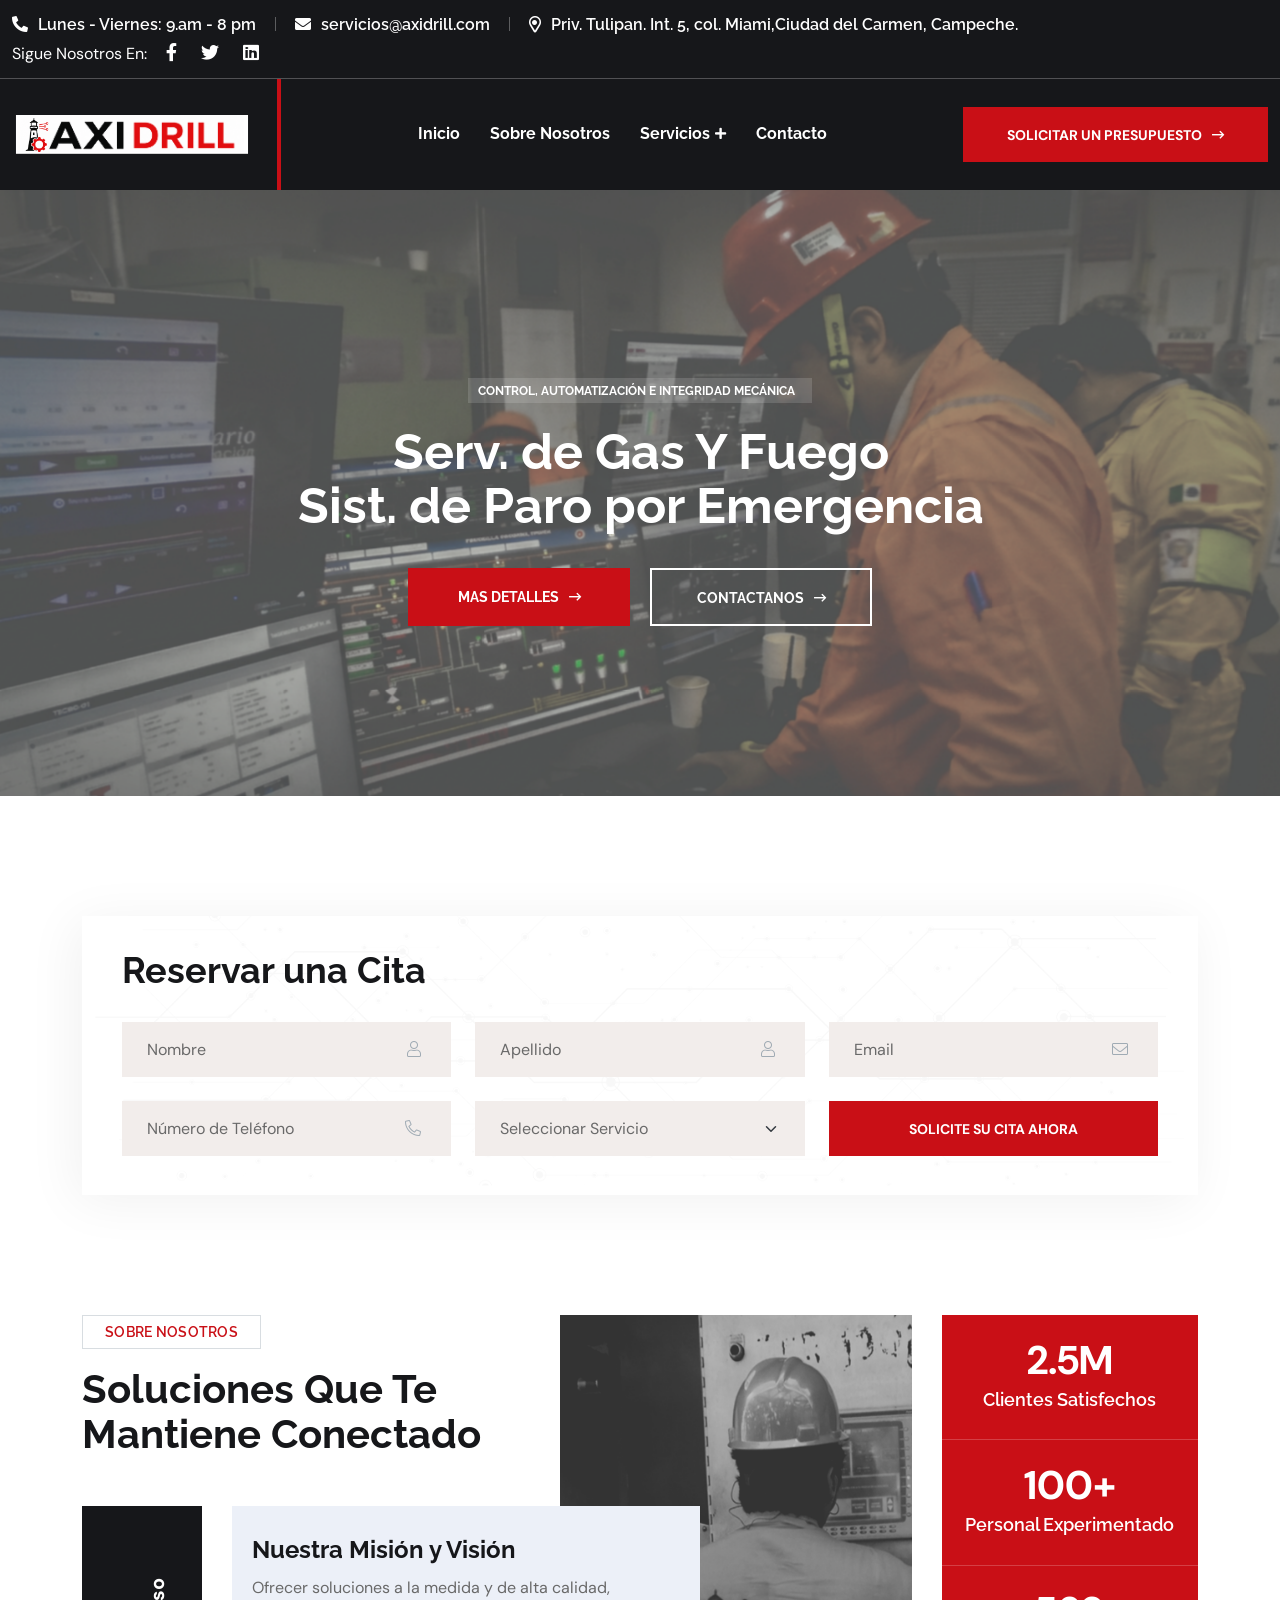
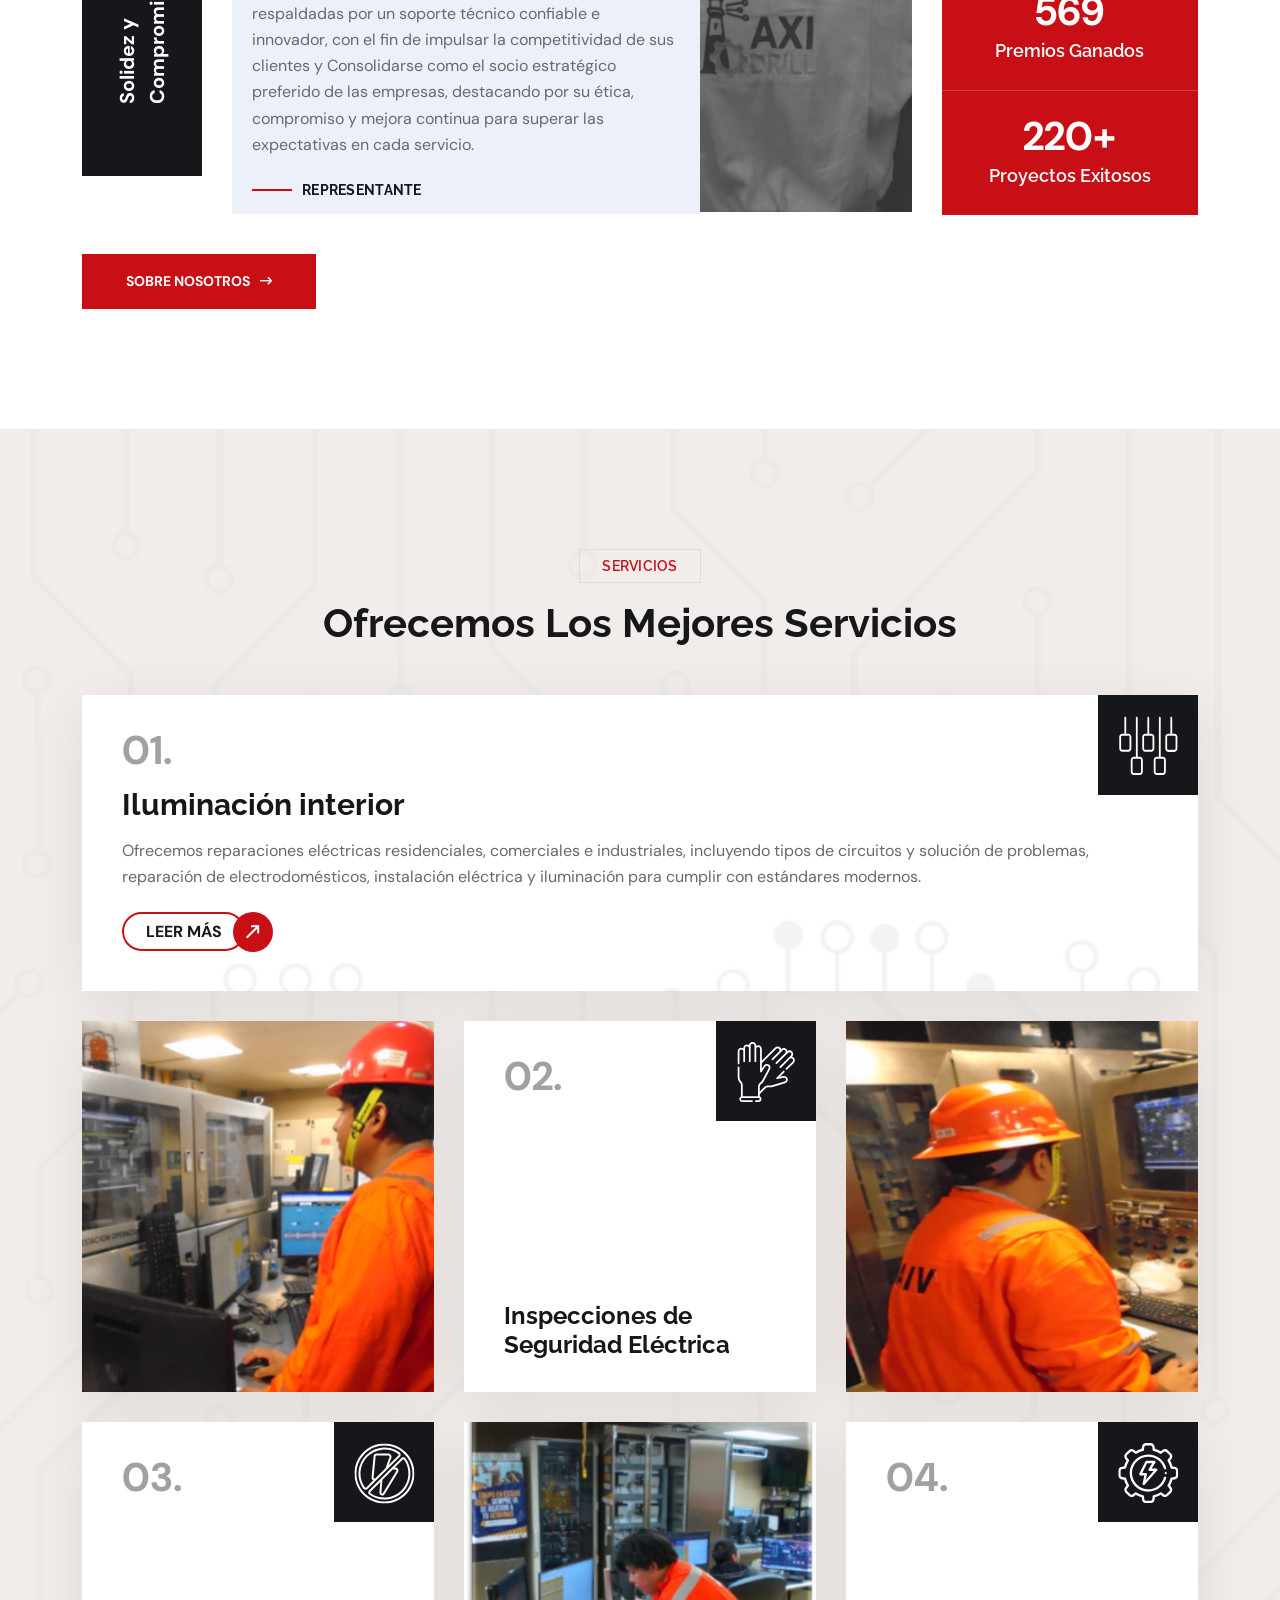
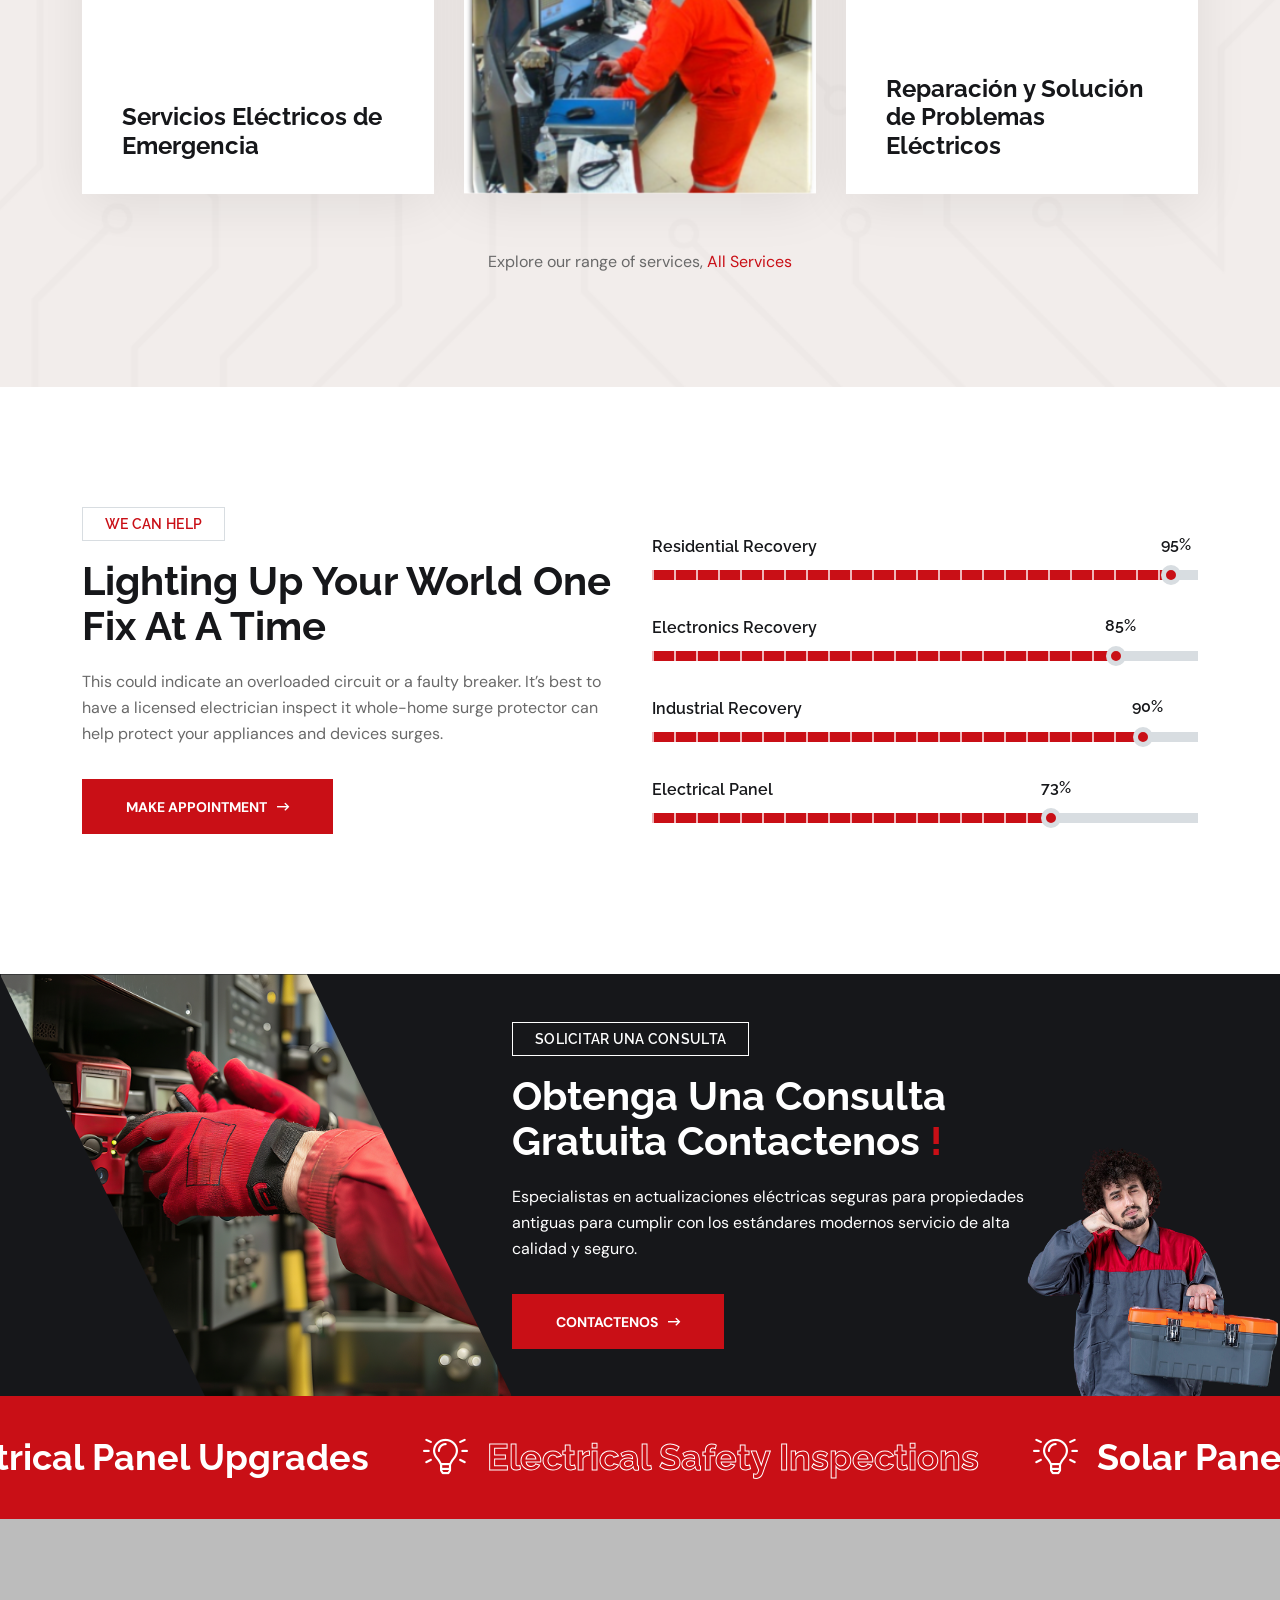
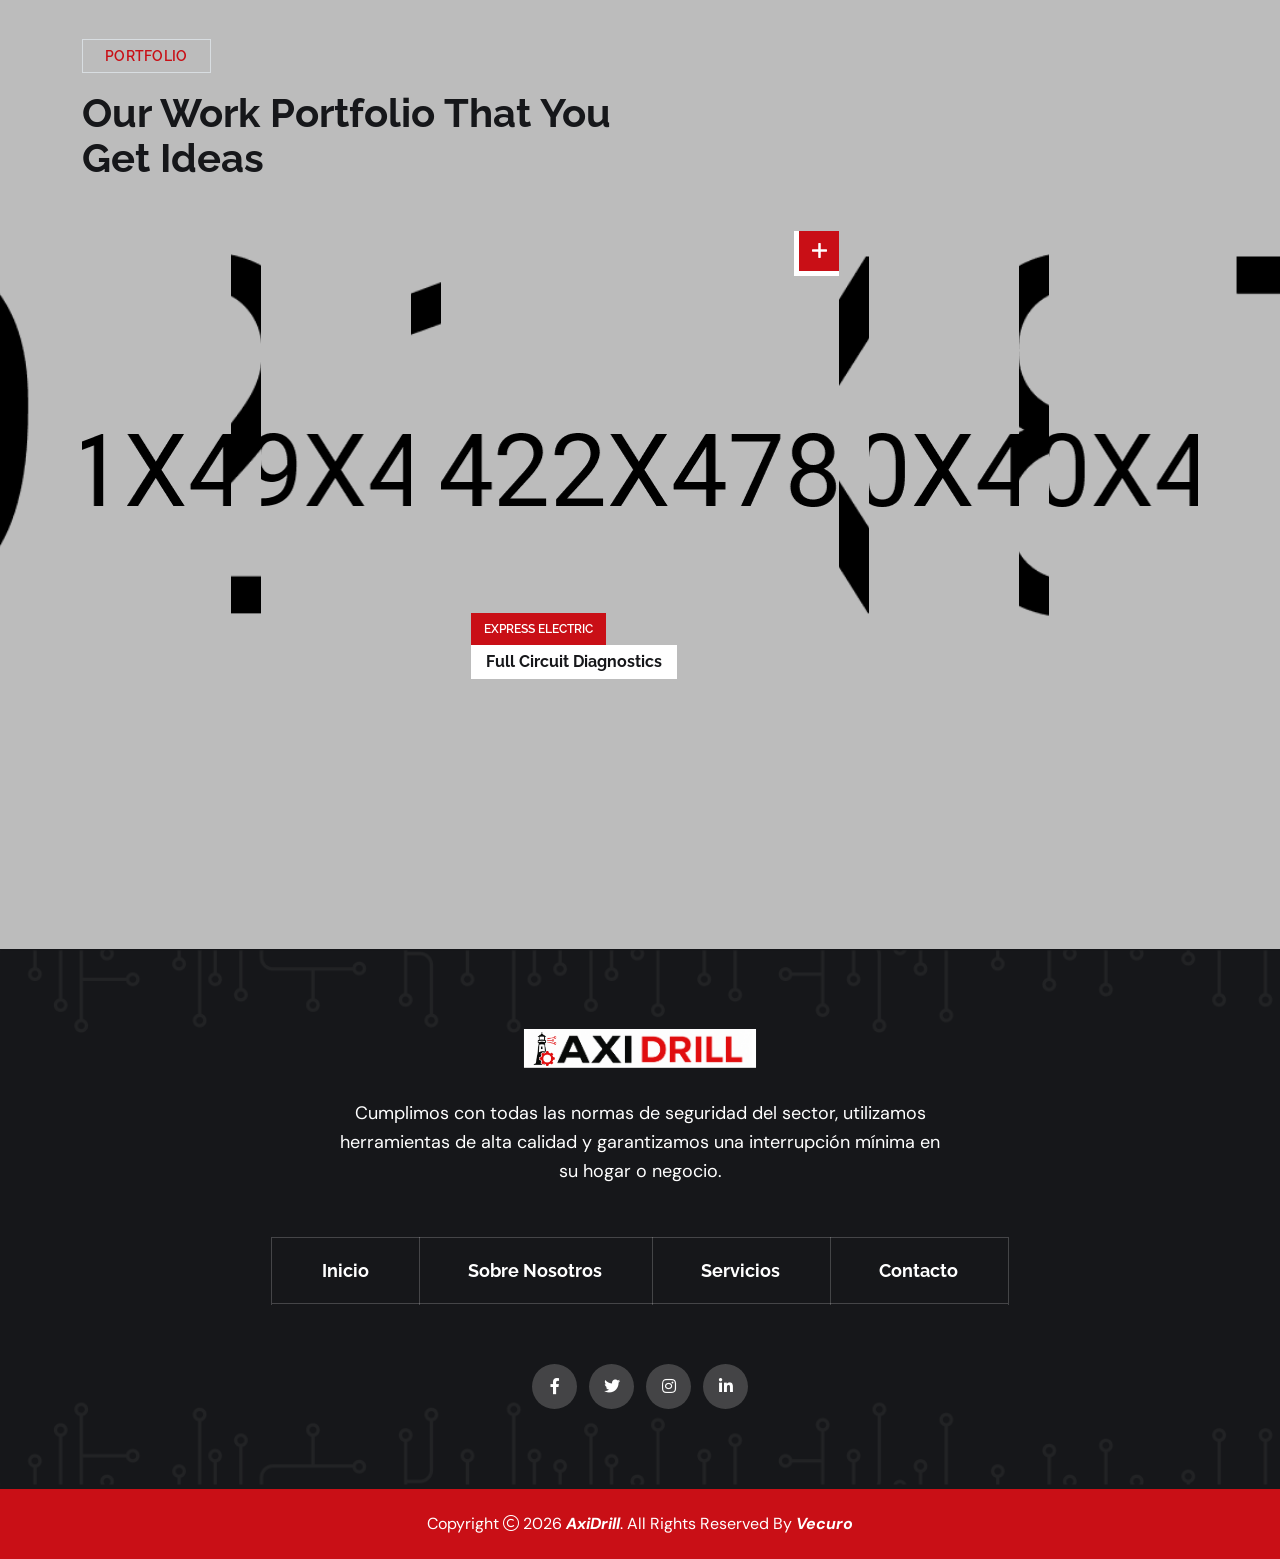
==== index.html @ 7b2cdbce "initial commit" ====
<!doctype html>
<html class="no-js" lang="zxx">

<head>
    <meta charset="utf-8">
    <meta http-equiv="x-ua-compatible" content="ie=edge">
    <title>AX I DRILL AND SERVICES DE MEXICO, S.A. DE C.V.</title>
    <meta name="author" content="Vecuro">
    <meta name="description" content="AX I DRILL AND SERVICES DE MEXICO, S.A. DE C.V.">
    <meta name="keywords" content="AX I DRILL AND SERVICES DE MEXICO, S.A. DE C.V.">
    <meta name="robots" content="INDEX,FOLLOW">

    <!-- Mobile Specific Metas -->
    <meta name="viewport" content="width=device-width, initial-scale=1, shrink-to-fit=no">

    <!-- Favicons - Place favicon.ico in the root directory -->
    <link rel="shortcut icon" href="assets/img/favicon.ico" type="image/x-icon">
    <link rel="icon" href="assets/img/favicon.ico" type="image/x-icon">

    <!--==============================
	  Google Fonts
	============================== -->
    <link rel="preconnect" href="https://fonts.googleapis.com">
    <link rel="preconnect" href="https://fonts.gstatic.com" crossorigin>
    <link href="https://fonts.googleapis.com/css2?family=DM+Sans:ital,opsz,wght@0,9..40,100..1000;1,9..40,100..1000&family=Raleway:wght@100..900&display=swap" rel="stylesheet">


    <!--==============================
	    All CSS File
	============================== -->
    <!-- Bootstrap -->
    <link rel="stylesheet" href="assets/css/bootstrap.min.css">
    <!-- <link rel="stylesheet" href="assets/css/app.min.css"> -->
    <!-- Fontawesome Icon -->
    <link rel="stylesheet" href="assets/css/fontawesome.min.css">
    <!-- Layerslider -->
    <link rel="stylesheet" href="assets/css/layerslider.min.css">
    <!-- Magnific Popup -->
    <link rel="stylesheet" href="assets/css/magnific-popup.min.css">
    <!-- Slick Slider -->
    <link rel="stylesheet" href="assets/css/slick.min.css">
    <!-- News Ticker -->
    <link rel="stylesheet" href="assets/css/eocjs-newsticker.css">
    <!-- Theme Custom CSS -->
    <link rel="stylesheet" href="assets/css/style.css">

</head>

<body>


    <!--[if lte IE 9]>
    	<p class="browserupgrade">You are using an <strong>outdated</strong> browser. Please <a href="https://browsehappy.com/">upgrade your browser</a> to improve your experience and security.</p>
  <![endif]-->



    <!--********************************
   		Code Start From Here 
	******************************** -->




    <!--========================
    Sticky Header
========================-->
    <div class="sticky-header-wrap sticky-wrap sticky-header">
        <div class="sticky-active">
            <div class="container position-relative">
                <div class="row align-items-center">
                    <div class="col-5 col-md-3">
                        <div class="logo">
                            <a href="index.html">
                                <img src="assets/img/logo-red-white.svg" alt="logo">
                            </a>
                        </div>
                    </div>
                    <div class="col-7 col-md-9 text-end position-static">
                        <nav class="main-menu menu-sticky1 d-none d-lg-block">
                            <ul>
                                <li class="menu-item-has-children">
                                    <a href="index.html">Home</a>
                                    <ul class="sub-menu">
                                        <li><a href="index.html">Home Style 1</a></li>
                                        <li><a href="index-2.html">Home Style 2</a></li>
                                        <li><a href="index-3.html">Home Style 3</a></li>
                                    </ul>
                                </li>
                                <li>
                                    <a href="about.html">Sobre Nosotros</a>
                                </li>
                                <li class="menu-item-has-children">
                                    <a href="service.html">Servicios</a>
                                    <ul class="sub-menu">
                                        <li><a href="service.html">Services</a></li>
                                        <li><a href="service-details.html">Service Details</a></li>
                                    </ul>
                                </li>
                                <li>
                                    <a href="contact.html">Contacto</a>
                                </li>
                            </ul>
                        </nav>
                        <button class="vs-menu-toggle d-inline-block d-lg-none"><i class="far fa-bars"></i></button>
                    </div>
                </div>
            </div>
        </div>
    </div><!--==============================
     Preloader
  ==============================-->
    <div class="preloader  ">
        <button class="vs-btn preloaderCls">Cancel Preloader </button>
        <div class="preloader-inner">
            <div class="loader"></div>
        </div>
    </div><!--==============================
    Mobile Menu
  ============================== -->
    <div class="vs-menu-wrapper">
        <div class="vs-menu-area text-center">
            <button class="vs-menu-toggle"><i class="fal fa-times"></i></button>
            <div class="mobile-logo">
                <a href="index.html"><img src="assets/img/logo.svg" alt="AxiDrill"></a>
            </div>
            <div class="vs-mobile-menu">
                <ul>
                    <li class="menu-item-has-children">
                        <a href="index.html">Home</a>
                        <ul class="sub-menu">
                            <li><a href="index.html">Home Style 1</a></li>
                            <li><a href="index-2.html">Home Style 2</a></li>
                            <li><a href="index-3.html">Home Style 3</a></li>
                        </ul>
                    </li>
                    <li>
                        <a href="about.html">Sobre Nosotros</a>
                    </li>
                    <li class="menu-item-has-children">
                        <a href="service.html">Servicios</a>
                        <ul class="sub-menu">
                            <li><a href="service.html">Servicios</a></li>
                            <li><a href="service-details.html">Service Details</a></li>
                        </ul>
                    </li>
                    <li class="menu-item-has-children">
                        <a href="team.html">Team</a>
                        <ul class="sub-menu">
                            <li><a href="team.html">Team</a></li>
                            <li><a href="team-details.html">Team Details</a></li>
                        </ul>
                    </li>
                    <li class="menu-item-has-children">
                        <a href="#">Pages</a>
                        <ul class="sub-menu">
                            <li><a href="price-plan.html">Pricing Plans</a></li>
                            <li><a href="blog-grid.html">Blog Grid</a></li>
                            <li><a href="blog.html">Blog Standard</a></li>
                            <li><a href="blog-details.html">Blog Details</a></li>
                            <li><a href="faq.html">FAQ Page</a></li>
                            <li><a href="project.html">Project</a></li>
                            <li><a href="project-details.html">Project Details</a></li>
                            <li><a href="error.html">Error Page</a></li>
                        </ul>
                    </li>
                    <li>
                        <a href="contact.html">Contactanos</a>
                    </li>
                </ul>
            </div>
        </div>
    </div><!--==============================
        Header Area
    ==============================-->
    <header class="vs-header header-layout3">
        <div class="header-top">
            <div class="container-xxl">
                <div class="row align-items-center justify-content-between">
                    <div class="col-md-auto">
                        <div class="header-links">
                            <ul>
                                <li><i class="fas fa-phone-alt"></i>Lunes - Viernes: 9.am - 8 pm</li>
                                <li><i class="fas fa-envelope"></i><a href="mailto:servicios@axidrill.com">servicios@axidrill.com</a></li>
                                <li class="d-none d-sm-inline-block"><i class="far fa-map-marker-alt"></i>Priv. Tulipan. Int. 5, col. Miami,Ciudad del Carmen, Campeche.</li>
                            </ul>
                        </div>
                    </div>
                    <div class="col-md-auto d-none d-md-block">
                        <div class="social-style2">
                            <span class="social-title">Sigue Nosotros En:</span>
                            <a href="https://www.facebook.com/"><i class="fab fa-facebook-f"></i></a>
                            <a href="https://x.com/"><i class="fab fa-twitter"></i></a>
                            <a href="https://www.linkedin.com/"><i class="fab fa-linkedin"></i></a>
                        </div>
                    </div>
                </div>
            </div>
        </div>
        <div class="menu-area">
            <div class="container-xxl">
                <div class="row justify-content-between align-items-center">
                    <div class="col-auto align-self-stretch">
                        <div class="header-logo2">
                            <a href="index.html">
                                <img src="assets/img/logo-red-white.svg" alt="logo">
                            </a>
                        </div>
                    </div>
                    <div class="col text-end text-xl-center">
                        <nav class="main-menu menu-style1 d-none d-lg-block">
                            <ul>
                                <li>
                                    <a href="index.html">Inicio</a>
                                </li>
                                <li>
                                    <a href="about.html">Sobre Nosotros</a>
                                </li>
                                <li class="menu-item-has-children">
                                    <a href="service.html">Servicios</a>
                                    <ul class="sub-menu">
                                        <li><a href="service.html">Servicios</a></li>
                                        <li><a href="service-details.html">Otros Servicios</a></li>
                                    </ul>
                                </li>                                
                                <li>
                                    <a href="contact.html">Contacto</a>
                                </li>
                            </ul>
                        </nav>
                        <button class="vs-menu-toggle d-lg-none"><i class="fal fa-bars"></i></button>
                    </div>
                    <div class="col-auto d-none d-xl-block">
                        <div class="header-btn">
                            <a href="contact.html" class="vs-btn">Solicitar un presupuesto<i class="far fa-long-arrow-right"></i></a>
                        </div>
                    </div>
                </div>
            </div>
        </div>
    </header><!--==============================
      Hero Area
    ==============================-->
    <section class="vs-hero-wrapper hero-layout1 position-relative  ">
        <div class="vs-hero-carousel" data-height="900" data-container="1900" data-slidertype="responsive">


            <!-- Slide 1-->
            <div class="ls-slide" data-ls="duration:8000; transition2d:5; kenburnszoom:in; kenburnsscale:1.1;">
                <img width="1921" height="900" src="assets/img/hero/hero-bg-1-1.png" class="ls-bg" alt="" decoding="async">
                <p style="font-family:Raleway; color:#ffffff; font-size:18px; font-weight:700; text-transform:uppercase; left:50%; top:280px; background-color:rgba(250, 250, 250, 0.14); padding-top:8px; padding-right:15px; padding-bottom:8px; padding-left:15px;" class="ls-l ls-hide-tablet ls-hide-phone ls-html-layer" data-ls="offsetyin:-150; durationin:1500; delayin:300; offsetyout:-100;">Control, Automatización e Integridad Mecánica</p>
                <p style="font-family:Raleway; color:#ffffff; font-size:30px; font-weight:700; text-transform:uppercase; left:50%; top:260px; background-color:rgba(250, 250, 250, 0.14); padding-top:12px; padding-right:20px; padding-bottom:12px; padding-left:20px;" class="ls-l ls-hide-desktop ls-hide-phone ls-html-layer" data-ls="offsetyin:-150; durationin:1500; delayin:300; offsetyout:-100;">Control, Automatización e Integridad Mecánica</p>
                <h1 style="color:#ffffff; font-size:74px; font-weight:700; font-family:Raleway; left:50%; top:345px;" class="ls-l ls-hide-phone ls-text-layer" data-ls="offsetxin:-150; durationin:1500; offsetxout:-150;">
                    Serv. de Gas Y Fuego
                </h1>
                <h1 style="color:#ffffff; font-weight:700; font-family:Raleway; left:50%; top:100px; font-size:120px;" class="ls-l ls-hide-desktop ls-hide-tablet ls-text-layer" data-ls="offsetxin:-150; durationin:1500; offsetxout:-150;">
                    Serv. de Gas Y Fuego
                </h1>
                <h1 style="color:#ffffff; font-size:74px; font-weight:700; font-family:Raleway; left:50%; top:425px;" class="ls-l ls-hide-phone ls-text-layer" data-ls="offsetxin:150; durationin:1500; delayin:200; offsetxout:150;">
                    Sist. de Paro por Emergencia
                </h1>
                <h1 style="color:#ffffff; font-size:120px; font-weight:700; font-family:Raleway; left:50%; top:276px;" class="ls-l ls-hide-desktop ls-hide-tablet ls-text-layer" data-ls="offsetxin:150; durationin:1500; delayin:200; offsetxout:150;">
                    Sist. de Paro por Emergencia
                </h1>
                <div style="top:562px; left:50%; width: 100%; text-align:center;" class="ls-l ls-hide-tablet ls-hide-phone ls-html-layer" data-ls="offsetyin:100; durationin:1500; delayin:500; offsetyout:100;">
                    <div class="ls-hero-btn">
                        <a href="about.html" class="vs-btn">Mas Detalles<i class="far fa-long-arrow-right"></i></a>
                        <a href="contact.html" class="vs-btn style4">Contactanos<i class="far fa-long-arrow-right"></i></a>
                    </div>
                </div>
                <div style="top:582px; left:50%;   width: 100%; text-align:center;" class="ls-l ls-hide-desktop ls-hide-phone ls-html-layer" data-ls="offsetyin:100; durationin:1500; delayin:500; offsetyout:100;">
                    <div class="ls-hero-btn">
                        <a href="about.html" class="vs-btn">Mas Detalles<i class="far fa-long-arrow-right"></i></a>
                        <a href="contact.html" class="vs-btn style4">Contactanos<i class="far fa-long-arrow-right"></i></a>
                    </div>
                </div>
                <div style="top:540px; left:50%;  width: 100%; text-align:center;" class="ls-l ls-hide-desktop ls-hide-tablet ls-html-layer" data-ls="offsetyin:100; durationin:1500; delayin:500; offsetyout:100;">
                    <div class="ls-hero-btn">
                        <a href="about.html" class="vs-btn">Mas Detalles<i class="far fa-long-arrow-right"></i></a>
                        <a href="contact.html" class="vs-btn style4">Contactanos<i class="far fa-long-arrow-right"></i></a>
                    </div>
                </div>
            </div>


            <!-- Slide 2-->
            <div class="ls-slide" data-ls="duration:8000; transition2d:5; kenburnszoom:out; kenburnsscale:1.1;">
                <img width="1921" height="900" src="assets/img/hero/hero-bg-1-2.png" class="ls-bg" alt="" decoding="async">
                <p style="font-family:Raleway; color:#ffffff; font-size:18px; font-weight:700; text-transform:uppercase; left:50%; top:280px; background-color:rgba(250, 250, 250, 0.14); padding-top:8px; padding-right:15px; padding-bottom:8px; padding-left:15px;" class="ls-l ls-hide-tablet ls-hide-phone ls-html-layer" data-ls="offsetyin:-150; durationin:1500; delayin:300; offsetyout:-100;">Integrador Rockwell Automation</p>
                <p style="font-family:Raleway; color:#ffffff; font-size:30px; font-weight:700; text-transform:uppercase; left:50%; top:260px; background-color:rgba(250, 250, 250, 0.14); padding-top:12px; padding-right:20px; padding-bottom:12px; padding-left:20px;" class="ls-l ls-hide-desktop ls-hide-phone ls-html-layer" data-ls="offsetyin:-150; durationin:1500; delayin:300; offsetyout:-100;">Integrador Rockwell Automation</p>
                <h1 style="color:#ffffff; font-size:74px; font-weight:700; font-family:Raleway; left:50%; top:345px;" class="ls-l ls-hide-phone ls-text-layer" data-ls="offsetxin:-150; durationin:1500; offsetxout:-150;">
                    Cartera de Servicios
                </h1>
                <h1 style="color:#ffffff; font-weight:700; font-family:Raleway; left:50%; top:100px; font-size:120px;" class="ls-l ls-hide-desktop ls-hide-tablet ls-text-layer" data-ls="offsetxin:-150; durationin:1500; offsetxout:-150;">
                    Cartera de Servicios
                </h1>
                <h1 style="color:#ffffff; font-size:74px; font-weight:700; font-family:Raleway; left:50%; top:425px;" class="ls-l ls-hide-phone ls-text-layer" data-ls="offsetxin:150; durationin:1500; delayin:200; offsetxout:150;">
                    Ing de las Marcas Allend Bradley, ABB, Deltav
                </h1>
                <h1 style="color:#ffffff; font-size:120px; font-weight:700; font-family:Raleway; left:50%; top:276px;" class="ls-l ls-hide-desktop ls-hide-tablet ls-text-layer" data-ls="offsetxin:150; durationin:1500; delayin:200; offsetxout:150;">
                    Ing de las Marcas Allend Bradley, ABB, Deltav
                </h1>
                <div style="top:562px; left:50%;   width: 100%; text-align:center;" class="ls-l ls-hide-tablet ls-hide-phone ls-html-layer" data-ls="offsetyin:100; durationin:1500; delayin:500; offsetyout:100;">
                    <div class="ls-hero-btn">
                        <a href="about.html" class="vs-btn">Mas Detalles<i class="far fa-long-arrow-right"></i></a>
                        <a href="contact.html" class="vs-btn style4">Contactanos<i class="far fa-long-arrow-right"></i></a>
                    </div>
                </div>
                <div style="top:582px; left:50%;   width: 100%; text-align:center;" class="ls-l ls-hide-desktop ls-hide-phone ls-html-layer" data-ls="offsetyin:100; durationin:1500; delayin:500; offsetyout:100;">
                    <div class="ls-hero-btn">
                        <a href="about.html" class="vs-btn">Mas Detalles<i class="far fa-long-arrow-right"></i></a>
                        <a href="contact.html" class="vs-btn style4">Contactanos<i class="far fa-long-arrow-right"></i></a>
                    </div>
                </div>
                <div style="top:540px; left:50%;   width: 100%; text-align:center;" class="ls-l ls-hide-desktop ls-hide-tablet ls-html-layer" data-ls="offsetyin:100; durationin:1500; delayin:500; offsetyout:100;">
                    <div class="ls-hero-btn">
                        <a href="about.html" class="vs-btn">Mas Detalles<i class="far fa-long-arrow-right"></i></a>
                        <a href="contact.html" class="vs-btn style4">Contactanos<i class="far fa-long-arrow-right"></i></a>
                    </div>
                </div>
            </div>


        </div>
    </section><!--==============================
    Appointment Area
    ==============================-->
    <section class="  ">
        <div class="container">
            <div class="form-style2" data-bg-src="assets/img/bg/form-bg-1-1.png">
                <div class="row gx-25">
                    <div class="col-12">
                        <h2 class="form-title h3">Reservar una Cita</h2>
                    </div>
                    <div class="col-md-6 col-lg-4 form-group">
                        <input type="text" placeholder="Nombre">
                        <i class="fal fa-user"></i>
                    </div>
                    <div class="col-md-6 col-lg-4 form-group">
                        <input type="text" placeholder="Apellido">
                        <i class="fal fa-user"></i>
                    </div>
                    <div class="col-md-6 col-lg-4 form-group">
                        <input type="email" placeholder="Email">
                        <i class="fal fa-envelope"></i>
                    </div>
                    <div class="col-md-6 col-lg-4 form-group">
                        <input type="tel" placeholder="Número de Teléfono">
                        <i class="fal fa-phone-alt"></i>
                    </div>
                    <div class="col-md-6 col-lg-4 form-group">
                        <select>
                            <option>Seleccionar Servicio</option>
                            <option>Verificación de Línea</option>
                            <option>Nuevo Cable</option>
                            <option>Encontrar Falla</option>
                            <option>Otros</option>
                        </select>
                    </div>
                    <div class="col-md-6 col-lg-4">
                        <button class="vs-btn w-100" type="submit">Solicite su cita Ahora</button>
                    </div>
                </div>
            </div>
        </div>
    </section><!--==============================
    About Us
    ==============================-->
    <section class=" space">
        <div class="container">
            <div class="row">
                <div class="col-lg-7 col-xl-5 text-center text-md-start">
                    <div class="title-area ">
                        <span class="sec-subtitle">Sobre Nosotros</span>
                        <h2 class="sec-title">Soluciones que te mantiene Conectado</h2>
                    </div>
                    <div class="about-box1">
                        <div class="about-media">
                            <div class="title-rotate"><span class="text">Solidez y Compromiso</span></div>
                        </div>
                        <div class="about-body">
                            <h3 class="about-title h5">Nuestra Misión y Visión</h3>
                            <p class="about-text">Ofrecer soluciones a la medida y de alta calidad, respaldadas por un soporte técnico confiable e innovador, con el fin de impulsar la competitividad de sus clientes y Consolidarse como el socio estratégico preferido de las empresas, destacando por su ética, compromiso y mejora continua para superar las expectativas en cada servicio.
                            </p>
                            <span class="about-author h5">Representante</span>
                        </div>
                    </div>
                    <a href="about.html" class="vs-btn mb-5 mb-xl-0">Sobre Nosotros<i class="far fa-long-arrow-right"></i></a>
                </div>
                <div class="col col-xl-4 mb-4 mb-md-0">
                    <img src="assets/img/about/ab-4-1.png" alt="image" class="w-100">
                </div>
                <div class="col-md-6 col-lg-12 col-xl-3">
                    <div class="counter-style2">
                        <div class="counter-item">
                            <span class="counter-number">2.5M</span>
                            <p class="counter-text">Clientes Satisfechos</p>
                        </div>
                        <div class="counter-item">
                            <span class="counter-number">100+</span>
                            <p class="counter-text">Personal Experimentado</p>
                        </div>
                        <div class="counter-item">
                            <span class="counter-number">569</span>
                            <p class="counter-text">Premios Ganados</p>
                        </div>
                        <div class="counter-item">
                            <span class="counter-number">220+</span>
                            <p class="counter-text">Proyectos Exitosos</p>
                        </div>
                    </div>
                </div>
            </div>
        </div>
    </section><!--==============================
    Service Area
    ==============================-->
    <section class=" space-top space-extra-bottom" data-bg-src="assets/img/bg/sr-bg-3-1.png">
        <div class="container">
            <div class="title-area text-center">
                <span class="sec-subtitle">Servicios</span>
                <h2 class="sec-title">Ofrecemos los mejores servicios</h2>
            </div>
            <div class="row gy-30">
                <div class="col-xxl-6 order-first">
                    <div class="service-style3" data-bg-src="assets/img/bg/sr-box-bg-3-1.png">
                        <div class="service-icon"><img src="assets/img/icon/sr-i-3-1.svg" alt="icon"></div>
                        <span class="service-number">01.</span>
                        <h3 class="service-title h4"><a href="service-details.html" class="text-inherit">Iluminación interior</a></h3>
                        <p class="service-text">Ofrecemos reparaciones eléctricas residenciales, comerciales e industriales, incluyendo tipos de circuitos y solución de problemas, reparación de electrodomésticos, instalación eléctrica y iluminación para cumplir con estándares modernos.</p>
                        <a href="service-details.html" class="arrow-btn">Leer más<i class="far fa-long-arrow-right"></i></a>
                    </div>
                </div>
                <div class="col-md-6 col-lg-4 col-xxl-3 order-0">
                    <div class="service-img-style1"><a href="service-details.html"><img src="assets/img/service/sr-3-1.png" alt="image" class="w-100"></a></div>
                </div>
                <div class="col-md-6 col-lg-4 col-xxl-3 order-1">
                    <div class="service-style4">
                        <div class="service-icon"><img src="assets/img/icon/sr-i-3-2.svg" alt="icon"></div>
                        <span class="service-number">02.</span>
                        <h3 class="service-title h5"><a href="service-details.html" class="text-inherit">Inspecciones de Seguridad Eléctrica</a></h3>
                    </div>
                </div>
                <div class="col-md-6 col-lg-4 col-xxl-3 order-3 order-md-2 order-lg-3 order-xxl-2">
                    <div class="service-style4">
                        <div class="service-icon"><img src="assets/img/icon/sr-i-3-3.svg" alt="icon"></div>
                        <span class="service-number">03.</span>
                        <h3 class="service-title h5"><a href="service-details.html" class="text-inherit">Servicios Eléctricos de Emergencia</a></h3>
                    </div>
                </div>
                <div class="col-md-6 col-lg-4 col-xxl-3 order-2 order-md-3 order-lg-2 order-xxl-3">
                    <div class="service-img-style1"><a href="service-details.html"><img src="assets/img/service/sr-3-2.png" alt="image" class="w-100"></a></div>
                </div>
                <div class="col-md-6 col-lg-4 col-xxl-3 order-4">
                    <div class="service-img-style1"><a href="service-details.html"><img src="assets/img/service/sr-3-3.png" alt="image" class="w-100"></a></div>
                </div>
                <div class="col-md-6 col-lg-4 col-xxl-3 order-last">
                    <div class="service-style4">
                        <div class="service-icon"><img src="assets/img/icon/sr-i-3-4.svg" alt="icon"></div>
                        <span class="service-number">04.</span>
                        <h3 class="service-title h5"><a href="service-details.html" class="text-inherit">Reparación y Solución de Problemas Eléctricos</a></h3>
                    </div>
                </div>
            </div>
            <div class="service-bottom-text1">Explore our range of services, <a href="service.html">All Services</a></div>
        </div>
    </section><!--==============================
    Skill Area
    ==============================-->
    <section class=" space-top space-extra-bottom">
        <div class="container">
            <div class="row gx-100 align-items-center">
                <div class="col-lg-6 text-center text-lg-start">
                    <div class="title-area">
                        <span class="sec-subtitle">we can help</span>
                        <h2 class="sec-title">Lighting Up Your World One Fix at a Time</h2>
                        <p class="sec-text">This could indicate an overloaded circuit or a faulty breaker. It’s best to have a licensed electrician inspect it whole-home surge protector can help protect your appliances and devices surges.</p>
                        <a href="contact.html" class="vs-btn">make Appointment<i class="far fa-long-arrow-right"></i></a>
                    </div>
                </div>
                <div class="col-lg-6">
                    <div class="progress-style2">
                        <div class="progress-item">
                            <h3 class="progress-title">Residential Recovery</h3>
                            <div class="progress-status">
                                <div class="progress-bar" role="progressbar" style="width: 95%" aria-valuenow="95" aria-valuemin="0" aria-valuemax="100">
                                    <span class="progress-number">95%</span>
                                </div>
                            </div>
                        </div>
                        <div class="progress-item">
                            <h3 class="progress-title">Electronics Recovery</h3>
                            <div class="progress-status">
                                <div class="progress-bar" role="progressbar" style="width: 85%" aria-valuenow="85" aria-valuemin="0" aria-valuemax="100">
                                    <span class="progress-number">85%</span>
                                </div>
                            </div>
                        </div>
                        <div class="progress-item">
                            <h3 class="progress-title">Industrial Recovery</h3>
                            <div class="progress-status">
                                <div class="progress-bar" role="progressbar" style="width: 90%" aria-valuenow="90" aria-valuemin="0" aria-valuemax="100">
                                    <span class="progress-number">90%</span>
                                </div>
                            </div>
                        </div>
                        <div class="progress-item">
                            <h3 class="progress-title">Electrical Panel</h3>
                            <div class="progress-status">
                                <div class="progress-bar" role="progressbar" style="width: 73%" aria-valuenow="73" aria-valuemin="0" aria-valuemax="100">
                                    <span class="progress-number">73%</span>
                                </div>
                            </div>
                        </div>
                    </div>
                </div>
            </div>
        </div>
    </section><!--==============================
    Call To action   
    ==============================-->
    <section class="bg-title  ">
        <div class="container container-style2">
            <div class="cta-box3">
                <div class="cta-img">
                    <img src="assets/img/about/cta-1-1.png" alt="cta">
                </div>
                <div class="cta-content">
                    <span class="sec-subtitle3">Solicitar una consulta</span>
                    <h2 class="sec-title">Obtenga una consulta gratuita Contactenos <span class="text-theme">!</span></h2>
                    <p class="sec-text">Especialistas en actualizaciones eléctricas seguras para propiedades antiguas para cumplir con los estándares modernos servicio de alta calidad y seguro.</p>
                    <a href="contact.html" class="vs-btn hover-white">Contactenos<i class="far fa-long-arrow-right"></i></a>
                </div>
                <div class="cta-right-img">
                    <img src="assets/img/about/cta-1-2.png" alt="shape">
                </div>
            </div>
        </div>
    </section>
    <!--==============================
    Brand Slider Area
    ==============================-->
    <!--==============================
    Highlight Area
    ==============================-->
    <div class="ticker-style1">
        <div class="ticker-slide">
            <span>Electrical Panel Upgrades <i class="fal fa-lightbulb-on"></i></span>
            <span>Electrical Safety Inspections <i class="fal fa-lightbulb-on"></i></span>
            <span>Solar Panel Installations <i class="fal fa-lightbulb-on"></i></span>
            <span>Electrical Panel Upgrades <i class="fal fa-lightbulb-on"></i></span>
            <span>Electrical Safety Inspections <i class="fal fa-lightbulb-on"></i></span>
            <span>Solar Panel Installations <i class="fal fa-lightbulb-on"></i></span>
            <span>Electrical Panel Upgrades <i class="fal fa-lightbulb-on"></i></span>
            <span>Electrical Safety Inspections <i class="fal fa-lightbulb-on"></i></span>
            <span>Solar Panel Installations <i class="fal fa-lightbulb-on"></i></span>
        </div>
    </div>


    
    <!--==============================
    Testimonial Area
    ==============================-->

    <!--==============================
    Why choose us area
    ==============================-->


    
    <div class="bg1-home3" data-bg-src="assets/img/bg/cta-bg-3-1.png">
    <!--==============================
    Gallery Area
    ==============================-->
        <section class="position-relative space-top">
            <div class="gallery-shape3 d-none d-hd-block"><img src="assets/img/bg/gallery-shape-1-1.png" alt="shape"></div>
            <div class="container">
                <div class="row justify-content-center justify-content-lg-start">
                    <div class="col-md-8 col-lg-6 pe-xxl-5 text-center text-lg-start">
                        <div class="title-area">
                            <span class="sec-subtitle">Portfolio</span>
                            <h2 class="sec-title">Our Work Portfolio That You Get Ideas</h2>
                        </div>
                    </div>
                </div>
                <div class="gallery-style3">
                    <div class="gallery-item">
                        <a href="assets/img/gallery/gal-4-1.png" class="popup-image icon-btn"><i class="far fa-plus"></i></a>
                        <div class="gallery-img" data-bg-src="assets/img/gallery/gal-4-1.png"></div>
                        <div class="gallery-content">
                            <span class="gallery-label">Express Electric</span>
                            <h3 class="gallery-title h5"><a href="project-details.html" class="text-inherit">Full Circuit Diagnostics</a></h3>
                        </div>
                    </div>
                    <div class="gallery-item">
                        <a href="assets/img/gallery/gal-4-2.png" class="popup-image icon-btn"><i class="far fa-plus"></i></a>
                        <div class="gallery-img" data-bg-src="assets/img/gallery/gal-4-2.png"></div>
                        <div class="gallery-content">
                            <span class="gallery-label">SAFETY CHECKUP</span>
                            <h3 class="gallery-title h5"><a href="project-details.html" class="text-inherit">Wiring Fault Detection</a></h3>
                        </div>
                    </div>
                    <div class="gallery-item active">
                        <a href="assets/img/gallery/gal-4-3.png" class="popup-image icon-btn"><i class="far fa-plus"></i></a>
                        <div class="gallery-img" data-bg-src="assets/img/gallery/gal-4-3.png"></div>
                        <div class="gallery-content">
                            <span class="gallery-label">Express Electric</span>
                            <h3 class="gallery-title h5"><a href="project-details.html" class="text-inherit">Full Circuit Diagnostics</a></h3>
                        </div>
                    </div>
                    <div class="gallery-item">
                        <a href="assets/img/gallery/gal-4-4.png" class="popup-image icon-btn"><i class="far fa-plus"></i></a>
                        <div class="gallery-img" data-bg-src="assets/img/gallery/gal-4-4.png"></div>
                        <div class="gallery-content">
                            <span class="gallery-label">LOAD TESTING</span>
                            <h3 class="gallery-title h5"><a href="project-details.html" class="text-inherit">Lighting Load Testing</a></h3>
                        </div>
                    </div>
                    <div class="gallery-item">
                        <a href="assets/img/gallery/gal-4-5.png" class="popup-image icon-btn"><i class="far fa-plus"></i></a>
                        <div class="gallery-img" data-bg-src="assets/img/gallery/gal-4-5.png"></div>
                        <div class="gallery-content">
                            <span class="gallery-label">HOME SERVICE</span>
                            <h3 class="gallery-title h5"><a href="project-details.html" class="text-inherit">Outlet Safety Check</a></h3>
                        </div>
                    </div>
                </div>
            </div>
        </section><!--==============================
    Call To action   
    ==============================-->
        <section class=" space">

        </section>
    </div>
    <!--==============================
    Blog Area
    ==============================-->

    <!--==============================
    Footer Area
	==============================-->
    <footer class="footer-wrapper footer-layout2" data-bg-src="assets/img/bg/footer-bg-2-1.png">
        <div class="container">
            <div class="widget-area">
                <div class="widget  ">
                    <div class="vs-widget-about">
                        <div class="footer-logo">
                            <a href="index.html"><img src="assets/img/logo-red-white.svg" alt="logo"></a>
                        </div>
                        <p class="footer-text">Cumplimos con todas las normas de seguridad del sector, utilizamos herramientas de alta calidad y garantizamos una interrupción mínima en su hogar o negocio.</p>
                    </div>
                </div>
                <div class="widget widget_nav_menu   ">
                    <div class="menu-all-pages-container copyright-menu2">
                        <ul class="menu">
                            <li><a href="index.html">Inicio</a></li>
                            <li><a href="about.html">Sobre Nosotros</a></li>
                            <li><a href="services.html">Servicios</a></li>
                            <li><a href="contact.html">Contacto</a></li>
                        </ul>
                    </div>
                </div>
                <div class="widget   ">
                    <div class="footer-social">
                        <a href="https://www.facebook.com/"><i class="fab fa-facebook-f"></i></a>
                        <a href="https://x.com/"><i class="fab fa-twitter"></i></a>
                        <a href="https://www.instagram.com/"><i class="fab fa-instagram"></i></a>
                        <a href="https://www.linkedin.com/"><i class="fab fa-linkedin-in"></i></a>
                    </div>
                </div>
            </div>
        </div>
        <div class="copyright-wrap">
            <p class="copyright-text">Copyright <i class="fal fa-copyright"></i> 2026 <a href="index.html">AxiDrill</a>. All Rights Reserved By <a href="https://themeforest.net/user/vecuro_themes">Vecuro</a></p>
        </div>
    </footer> <!-- Scroll To Top -->
    <a href="#" class="scrollToTop scroll-btn"><i class="far fa-arrow-up"></i></a>

    <!--********************************
			Code End  Here 
	******************************** -->

    <!--==============================
        All Js File
    ============================== -->
    <!-- Jquery -->
    <script src="assets/js/vendor/jquery-3.6.0.min.js"></script>
    <!-- Slick Slider -->
    <script src="assets/js/slick.min.js"></script>
    <!-- <script src="assets/js/app.min.js"></script> -->
    <!-- Layerslider -->
    <script src="assets/js/layerslider.utils.js"></script>
    <script src="assets/js/layerslider.transitions.js"></script>
    <script src="assets/js/layerslider.kreaturamedia.jquery.js"></script>
    <!-- Bootstrap -->
    <script src="assets/js/bootstrap.min.js"></script>
    <!-- Magnific Popup -->
    <script src="assets/js/jquery.magnific-popup.min.js"></script>
    <!-- News Ticker -->
    <script src="assets/js/eocjs-newsticker.js"></script>
    <!-- Isotope Filter -->
    <script src="assets/js/imagesloaded.pkgd.min.js"></script>
    <script src="assets/js/isotope.pkgd.min.js"></script>
    <!-- Main Js File -->
    <script src="assets/js/main.js"></script>


</body>

</html>
---- assets/css/layerslider.min.css ----
.ls-container{visibility:hidden;position:relative}.ls-inner{height:100%;background-position:50%;z-index:30}.ls-inner,.ls-wp-fullwidth-container{position:relative;width:100%}.ls-wp-fullwidth-helper{position:absolute}.ls-background-videos,.ls-bg-video-overlay,.ls-layers,.ls-slide-backgrounds,.ls-slide-effects{width:100%;height:100%;position:absolute;left:0;top:0;overflow:hidden;transform:translateZ(0)}.ls-wrapper{padding:0!important;visibility:visible!important;border:0!important;z-index:1}.ls-background-videos{z-index:1}.ls-bg-video-overlay{z-index:21;background-repeat:repeat;background-position:50%}.ls-slide-backgrounds{z-index:2}.ls-slide-effects{z-index:4}.ls-layers{z-index:35}.ls-in-out,.ls-parallax,.ls-z{position:absolute!important}.ls-parallax,.ls-z{width:0!important;height:0!important;top:0!important;left:0!important;bottom:auto!important;right:auto!important;display:block!important;overflow:visible!important}.ls-in-out{display:none}.ls-clip,.ls-loop{position:absolute!important;display:block!important}.ls-in-out,.ls-loop,.ls-parallax,.ls-z{background:none!important}.ls-bg-wrap,.ls-loop,.ls-parallax{margin:0!important}.ls-wrapper>.ls-layer,.ls-wrapper>a>.ls-layer .ls-wrapper>.ls-bg{line-height:normal;white-space:nowrap;word-wrap:normal;margin-right:0!important;margin-bottom:0!important}.ls-wrapper>.ls-layer,.ls-wrapper>a>.ls-layer{position:static!important;display:block!important;transform:translateZ(1px)}.ls-bg-outer,.ls-bg-wrap{width:100%;height:100%;position:absolute;left:0;top:0}.ls-bg-wrap{display:none}.ls-bg-outer{overflow:hidden!important}.ls-wrapper>a.ls-layer-link{cursor:pointer!important;display:block!important;position:absolute!important;left:0!important;top:0!important;width:100%!important;height:100%!important;z-index:10;transform:translateZ(100px);background:url([data-uri])!important}.ls-gui-element{z-index:40;text-decoration:none!important}.ls-loading-container{position:absolute!important;display:none;left:50%!important;top:50%!important}.ls-loading-indicator{margin:0 auto}.ls-media-unmute{visibility:hidden;position:absolute;left:16px;top:16px;width:30px;height:30px;cursor:pointer;opacity:.65}.ls-media-unmute-active{visibility:visible}.ls-media-unmute-bg{position:absolute;left:0;top:0;right:0;bottom:0;border-radius:30px;border:0 solid #fff;transform:scale(.1);background:rgba(0,0,0,.25);box-shadow:0 3px 10px rgba(0,0,0,.2)}.ls-icon-muted,.ls-icon-unmuted{position:absolute;left:0;top:0;width:100%;height:100%;background-repeat:no-repeat;background-position:50%;background-size:20px;transform:scale(.1)}.ls-media-unmute-active .ls-media-unmute-bg{border:2px solid #fff}.ls-media-unmute-active .ls-icon-muted,.ls-media-unmute-active .ls-icon-unmuted,.ls-media-unmute-active .ls-media-unmute-bg{transform:scale(1)!important}.ls-icon-muted{background-image:url(../img/icon-muted-white.png);opacity:1}.ls-icon-unmuted{background-image:url(../img/icon-unmuted-white.png);opacity:0}.ls-media-unmute:hover{opacity:1}.ls-media-unmute:hover .ls-icon-muted{opacity:0}.ls-media-unmute:hover .ls-icon-unmuted{opacity:1}.ls-icon-muted,.ls-icon-unmuted,.ls-media-unmute,.ls-media-unmute-bg{transition:all .3s ease-in-out!important}.ls-bottom-slidebuttons{text-align:left}.ls-below-thumbnails,.ls-bottom-nav-wrapper{height:0;position:relative;text-align:center;margin:0 auto}.ls-below-thumbnails{display:none}.ls-bottom-nav-wrapper a,.ls-nav-next,.ls-nav-prev{outline:none}.ls-bottom-slidebuttons,.ls-nav-sides,.ls-nav-start,.ls-nav-stop{position:relative}.ls-nothumb{text-align:center!important}.ls-link,.ls-link:hover{position:absolute!important;width:100%!important;height:100%!important;left:0!important;top:0!important}.ls-link{display:none}.ls-link-on-top{z-index:999999!important}.ls-link,.ls-wrapper>a>*{background-image:url("[data-uri]")}.ls-bottom-nav-wrapper,.ls-nav-next,.ls-nav-prev,.ls-thumbnail-wrapper{visibility:hidden}.ls-bar-timer{position:absolute;width:0;height:2px;background:#fff;border-bottom:2px solid #555;opacity:.55;top:0}.ls-circle-timer{width:16px;height:16px;position:absolute;right:10px;top:10px;opacity:.65;display:none}.ls-container .ls-circle-timer,.ls-container .ls-circle-timer *{box-sizing:border-box!important}.ls-ct-half{border:4px solid #fff}.ls-ct-left,.ls-ct-right{width:50%;height:100%;overflow:hidden;position:absolute}.ls-ct-left{left:0}.ls-ct-right{left:50%}.ls-ct-rotate{width:200%;height:100%;position:absolute;top:0}.ls-ct-left .ls-ct-rotate,.ls-ct-right .ls-ct-half,.ls-ct-right .ls-ct-hider{left:0}.ls-ct-left .ls-ct-half,.ls-ct-left .ls-ct-hider,.ls-ct-right .ls-ct-rotate{right:0}.ls-ct-half,.ls-ct-hider{position:absolute;top:0}.ls-ct-hider{width:50%;height:100%;overflow:hidden}.ls-ct-half{width:200%;height:100%}.ls-ct-center{width:100%;height:100%;left:0;top:0;position:absolute;border:4px solid #000;opacity:.2}.ls-ct-center,.ls-ct-half{border-radius:100px;-moz-border-radius:100px;-webkit-border-radius:100px}.ls-slidebar-container{margin:10px auto}.ls-slidebar,.ls-slidebar-container{position:relative}.ls-progressbar,.ls-slidebar-slider-container{position:absolute;left:0;top:0}.ls-progressbar{width:0;height:100%;z-index:1}.ls-slidebar-slider-container{z-index:2}.ls-slidebar-slider{position:static!important;cursor:pointer}.ls-slidebar{height:10px;background-color:#ddd}.ls-progressbar,.ls-slidebar{border-radius:10px}.ls-progressbar{background-color:#bbb}.ls-slidebar-slider-container{top:50%}.ls-slidebar-slider{width:20px;height:20px;border-radius:20px;background-color:#999}.ls-slidebar-light .ls-slidebar{height:8px;background-color:#fff;border:1px solid #ddd;border-top:1px solid #ccc}.ls-slidebar-light .ls-progressbar,.ls-slidebar-light .ls-slidebar{border-radius:10px}.ls-slidebar-light .ls-progressbar{background-color:#eee}.ls-slidebar-light .ls-slidebar-slider-container{top:50%}.ls-slidebar-light .ls-slidebar-slider{width:18px;height:18px;border-radius:20px;background-color:#eee;border:1px solid #bbb;border-top:1px solid #ccc;border-bottom:1px solid #999}.ls-tn{display:none!important}.ls-thumbnail-hover{display:none;position:absolute;left:0}.ls-thumbnail-hover-inner{display:none}.ls-thumbnail-hover-bg,.ls-thumbnail-hover-inner{width:100%;height:100%;position:absolute;left:0;top:0}.ls-thumbnail-hover-img{position:absolute;overflow:hidden}.ls-thumbnail-hover img{max-width:none!important;position:absolute;display:inline-block;visibility:visible!important;left:50%;top:0}.ls-thumbnail-hover span{left:50%;top:100%;width:0;height:0;display:block;position:absolute;border-left-color:transparent!important;border-right-color:transparent!important;border-bottom-color:transparent!important}.ls-thumbnail-wrapper{width:100%}.ls-thumbnail,.ls-thumbnail-wrapper{position:relative;margin:0 auto}.ls-thumbnail-inner,.ls-thumbnail-slide-container{width:100%}.ls-thumbnail-slide-container{overflow:hidden!important;position:relative}.ls-thumbnail-slide{text-align:center;white-space:nowrap;float:left;position:relative}.ls-thumbnail-slide a{overflow:hidden;display:inline-block;width:0;height:0;position:relative}.ls-thumbnail-slide img{max-width:none!important;max-height:100%!important;height:100%;visibility:visible!important}.ls-touchscroll{overflow-x:auto!important}.ls-shadow{display:none;position:absolute;z-index:10!important;top:100%;width:100%;left:0;overflow:hidden!important;visibility:hidden}.ls-shadow img{width:100%!important;height:auto!important;position:absolute!important;left:0!important;bottom:0!important}.ls-media-layer{overflow:hidden}.ls-videopreview,.ls-vpcontainer{width:100%;height:100%;position:absolute;left:0;top:0;cursor:pointer}.ls-videopreview{background-size:cover;background-position:50%;z-index:1}.ls-playvideo{position:absolute;left:50%;top:50%;cursor:pointer;z-index:2}.ls-autoplay .ls-playvideo,.ls-forcehide{display:none!important}.ls-yourlogo{position:absolute;z-index:50}.ls-slide-transition-wrapper{width:100%;height:100%;position:absolute;left:0;top:0;z-index:3}.ls-slide-transition-wrapper,.ls-slide-transition-wrapper *{text-align:left!important}.ls-slide-transition-tile{position:relative;float:left}.ls-slide-transition-tile img{visibility:visible;margin:0!important}.ls-curtiles{overflow:hidden}.ls-curtiles,.ls-nexttiles{position:absolute;width:100%;height:100%;left:0;top:0}.ls-curtile,.ls-nexttile{overflow:hidden;width:100%!important;height:100%!important;transform:translateZ(0)}.ls-nexttile{display:none}.ls-3d-container{position:relative;overflow:visible!important;-ms-perspective:none!important;perspective:none!important}.ls-3d-box,.ls-3d-box div{position:absolute}.ls-3d-box div{overflow:hidden;margin:0;padding:0;background-color:#888}.ls-3d-box .ls-3d-bottom,.ls-3d-box .ls-3d-top{background-color:#555}.ls-slide-transition-tile,.ls-slide-transition-wrapper{-ms-perspective:1500px;perspective:1500px}.ls-3d-box,.ls-curtiles,.ls-nexttiles,.ls-slide-transition-tile{transform-style:preserve-3d}.ls-3d-box,.ls-3d-box div,.ls-curtile,.ls-nexttile{backface-visibility:hidden}.ls-fullsize:not(.ls-hidden),.ls-fullwidth:not(.ls-hidden){max-width:100%}.ls-visible{overflow:visible!important}.ls-unselectable{user-select:none;-o-user-select:none;-ms-user-select:none;-moz-user-select:none;-webkit-user-select:none}.ls-overflow-hidden{overflow:hidden}.ls-overflowx-hidden{overflow-x:hidden}.ls-overflow-visible{overflow:visible!important}.ls-overflowy-hidden{overflow-y:hidden}.ls-hidden{width:0!important;height:0!important;position:absolute;left:-5000px;top:-5000px;z-index:-1;overflow:hidden!important}.ls-hidden,.ls-slide{visibility:hidden!important;display:block!important}.ls-slide{position:absolute!important;overflow:hidden;top:0!important;left:0!important;bottom:auto!important;right:auto!important;background:none;border:none!important;margin:0!important;padding:0!important}.ls-slide>.ls-bg,.ls-slide>.ls-l,.ls-slide>.ls-layer,.ls-slide>a>.ls-bg,.ls-slide>a>.ls-l,.ls-slide>a>.ls-layer{position:absolute!important;white-space:nowrap}.ls-fullscreen{margin:0!important;padding:0!important;width:auto!important;height:auto!important}.ls-fullscreen .ls-container{background-color:#000;margin:0 auto!important}.ls-fullscreen .ls-fullscreen-wrapper{width:100%!important;height:100%!important;margin:0!important;padding:0!important;border:0!important;background-color:#000;overflow:hidden!important;position:relative!important}.ls-fullscreen .ls-fullscreen-wrapper .ls-container,.ls-fullscreen .ls-fullscreen-wrapper .ls-wp-container{position:absolute!important;top:50%!important;left:50%!important;transform:translate(-50%,-50%)!important}.ls-layer .split-item{font-weight:inherit!important;font-family:inherit!important;font-size:inherit;color:inherit}#ls-global .ls-bottom-nav-wrapper a,#ls-global .ls-container .ls-fullscreen,#ls-global .ls-container img,#ls-global .ls-nav-next,#ls-global .ls-nav-prev,#ls-global .ls-thumbnail a,html body .ls-bottom-nav-wrapper a,html body .ls-container .ls-fullscreen,html body .ls-container img,html body .ls-nav-next,html body .ls-nav-prev,html body .ls-thumbnail a{transition:none;-ms-transition:none;-webkit-transition:none;line-height:normal;outline:none;padding:0;border:0}#ls-global .ls-slide .ls-layer,#ls-global .ls-slide a .ls-layer,#ls-global .ls-wrapper .ls-bg,#ls-global .ls-wrapper .ls-layer,#ls-global .ls-wrapper>a,#ls-global .ls-wrapper>div,#ls-global .ls-wrapper>h1,#ls-global .ls-wrapper>h2,#ls-global .ls-wrapper>h3,#ls-global .ls-wrapper>h4,#ls-global .ls-wrapper>h5,#ls-global .ls-wrapper>img,#ls-global .ls-wrapper>p,#ls-global .ls-wrapper>span,html body .ls-slide .ls-layer,html body .ls-slide a .ls-layer,html body .ls-wrapper .ls-bg,html body .ls-wrapper .ls-layer,html body .ls-wrapper>a,html body .ls-wrapper>div,html body .ls-wrapper>h1,html body .ls-wrapper>h2,html body .ls-wrapper>h3,html body .ls-wrapper>h4,html body .ls-wrapper>h5,html body .ls-wrapper>img,html body .ls-wrapper>p,html body .ls-wrapper>span{transition:none;-ms-transition:none;-webkit-transition:none;line-height:normal;outline:none;padding:0;margin:0;border-width:0}#ls-global .ls-container img,html body .ls-container img{background:none!important;min-width:0!important;max-width:none!important;border-radius:0;box-shadow:none;border:0;padding:0}#ls-global .ls-wp-container .ls-wrapper>a>*,html body .ls-wp-container .ls-wrapper>a>*{margin:0}#ls-global .ls-wp-container .ls-wrapper>a,html body .ls-wp-container .ls-wrapper>a{text-decoration:none}.ls-container,.ls-gui-element,.ls-gui-element *,.ls-layer,.ls-slide,.ls-slide>*,.ls-wp-fullwidth-container,.ls-wp-fullwidth-helper,.ls-wrapper{box-sizing:content-box!important}#ls-global .ls-yourlogo,html body .ls-yourlogo{margin:0}#ls-global .ls-tn,html body .ls-tn{display:none}.ls-bottom-nav-wrapper,.ls-bottom-nav-wrapper a,.ls-bottom-nav-wrapper span{line-height:0;font-size:0}#ls-global .ls-container video,html body .ls-container video{max-width:none!important;object-fit:cover!important}#ls-global .ls-container.ls-wp-container,#ls-global .ls-fullscreen-wrapper,html body .ls-container.ls-wp-container,html body .ls-fullscreen-wrapper{max-width:none}#ls-global .ls-container,#ls-global .ls-container .ls-bottom-nav-wrapper,#ls-global .ls-container .ls-bottom-nav-wrapper *,#ls-global .ls-container .ls-bottom-nav-wrapper span *,#ls-global .ls-container .ls-slide-transition-wrapper,#ls-global .ls-container .ls-slide-transition-wrapper *,#ls-global .ls-direction-fix,html body .ls-container,html body .ls-container .ls-bottom-nav-wrapper,html body .ls-container .ls-bottom-nav-wrapper *,html body .ls-container .ls-bottom-nav-wrapper span *,html body .ls-container .ls-slide-transition-wrapper,html body .ls-container .ls-slide-transition-wrapper *,html body .ls-direction-fix{direction:ltr!important}#ls-global .ls-container,html body .ls-container{float:none!important}.ls-slider-notification{position:relative;margin:10px auto;padding:10px 10px 15px 88px;border-radius:5px;min-height:60px;background:#de4528;color:#fff!important;font-family:Open Sans,arial,sans-serif!important}.ls-slider-notification a{color:#fff!important;text-decoration:underline!important}.ls-slider-notification-logo{position:absolute;top:16px;left:17px;width:56px;height:56px;font-size:49px;line-height:53px;border-radius:56px;background-color:#fff;color:#de4528;font-style:normal;font-weight:800;text-align:center}.ls-slider-notification strong{color:#fff!important;display:block;font-size:20px;line-height:26px;font-weight:400!important}.ls-slider-notification span{display:block;font-size:13px;line-height:16px;text-align:justify!important}@media screen and (max-width:767px){.ls-container .ls-background-videos .ls-hide-on-phone audio,.ls-container .ls-background-videos .ls-hide-on-phone iframe,.ls-container .ls-background-videos .ls-hide-on-phone video,.ls-container .ls-layers>.ls-hide-on-phone{display:none!important}}@media screen and (min-width:768px) and (max-width:1024px){.ls-container .ls-background-videos .ls-hide-on-tablet audio,.ls-container .ls-background-videos .ls-hide-on-tablet iframe,.ls-container .ls-background-videos .ls-hide-on-tablet video,.ls-container .ls-layers>.ls-hide-on-tablet{display:none!important}}@media screen and (min-width:1025px){.ls-container .ls-background-videos .ls-hide-on-desktop audio,.ls-container .ls-background-videos .ls-hide-on-desktop iframe,.ls-container .ls-background-videos .ls-hide-on-desktop video,.ls-container .ls-layers>.ls-hide-on-desktop{display:none!important}}.ls-container .ls-background-videos .ls-vpcontainer{z-index:10}.ls-container .ls-background-videos .ls-videopreview{background-size:cover!important}.ls-container .ls-background-videos audio,.ls-container .ls-background-videos iframe,.ls-container .ls-background-videos video{position:relative;z-index:20}@media (-ms-transform-3d),(-webkit-transform-3d),(transform-3d){#ls-test3d{position:absolute;left:9px;height:3px}}[data-ls-animating-in],[data-ls-animating-out]{will-change:transform,opacity}.ls-loop{will-change:transform}
---- assets/css/eocjs-newsticker.css ----
.eocjs-newsticker{padding:10px 0;background-color:#eee}.eocjs-newsticker .eocjs-newsticker-container{position:relative;height:24px;overflow:hidden}.eocjs-newsticker .eocjs-newsticker-one,.eocjs-newsticker .eocjs-newsticker-two{position:absolute;left:0;top:0;height:24px;line-height:24px;white-space:nowrap}.eocjs-newsticker-loader{position:absolute;left:calc(50% - 10px);top:2px;width:20px;height:20px;display:block;border:3px solid #555;border-top:3px solid transparent;border-radius:50%;animation:a .75s linear infinite}@keyframes a{to{transform:rotate(1turn)}}
---- assets/css/style.css ----
/*
Template Name: Amperigo
Template URL: https://html.vecurosoft.com/amperigo
Description: Amperigo - Electrician & Repairing HTML Template
Author: Vecuro
Author URI: https://themeforest.net/user/vecuro_themes
Version: 1.0.0
*/
/*=================================
    CSS Index Here
==================================*/
/*
01. Theme Base
    1.1. Mixin
    1.2. Function
    1.3. Variable
    1.4. Typography
    1.5. Extend
    1.7. Wordpress Default
02. Reset
    2.1. Container
    2.2. Grid
    2.3. Input
    2.4. Slick Slider
    2.5. Mobile Menu
03. Utilities
    3.1. Preloader
    3.2. Buttons
    3.3. Titles
    3.4. Common
    3.6. Font
    3.7. Background
    3.8. Text Color
    3.9. Overlay
    3.10. Animation
04. Template Style
    4.1. Widget
    4.2. Header
    4.3. Footer
    4.4. Breadcumb
    4.5. Pagination
    4.6. Blog
    4.7. Comments
    4.8. Hero Area
    4.9. Error    
    4.10. About
    4.11. Simple Sections
    4.12. Popup Side Menu
    4.13. Popup Search
    4.14. Service
    4.15. Testimonial
    4.16. Forms
    4.17. Price Plan
    4.18. Gallery
    4.19. Process
    4.20. Counter
    4.21. Accordion
    4.22. Team
    4.23. Feature
    4.24. Progress
    4.25. Call To Action
    4.26. High Light
05. Spacing

*/
/*=================================
    CSS Index End
==================================*/
/*=================================
   01. Theme Base
==================================*/
/*------------------- 1.1. Mixin -------------------*/
:root {
  --theme-color: #C90F16;
  --body-bg: #ffffff;
  --body-color: #696969;
  --title-color: #16171A;
  --secondary-color: #F2EDEB;
  --smoke-color: #ECF0F8;
  --light-color: #f8f9fa;
  --black-color: #000000;
  --white-color: #ffffff;
  --yellow-color: #FFB303;
  --success-color: #28a745;
  --error-color: #dc3545;
  --border-color: #D8DDE1;
  --title-font: "Raleway", serif;
  --body-font: "DM Sans", serif;
  --icon-font: "Font Awesome 5 Pro";
  --main-container: 1320px;
  --container-gutters: 30px;
  --section-space: 120px;
  --section-space-mobile: 80px;
  --section-title-space: 60px;
  --ripple-ani-duration: 5s;
}

/*------------------- 1.2. Function -------------------*/
/*------------------- 1.3. Variable-------------------*/
/*------------------- 1.5. Typography -------------------*/
/*
Template Name: Amperigo
Template URL: https://html.vecurosoft.com/amperigo
Description: Amperigo - Electrician & Repairing HTML Template
Author: Vecuro
Author URI: https://themeforest.net/user/vecuro_themes
Version: 1.0.0
*/
/*=================================
    CSS Index Here
==================================*/
/*
01. Theme Base
    1.1. Mixin
    1.2. Function
    1.3. Variable
    1.4. Typography
    1.5. Extend
    1.7. Wordpress Default
02. Reset
    2.1. Container
    2.2. Grid
    2.3. Input
    2.4. Slick Slider
    2.5. Mobile Menu
03. Utilities
    3.1. Preloader
    3.2. Buttons
    3.3. Titles
    3.4. Common
    3.6. Font
    3.7. Background
    3.8. Text Color
    3.9. Overlay
    3.10. Animation
04. Template Style
    4.1. Widget
    4.2. Header
    4.3. Footer
    4.4. Breadcumb
    4.5. Pagination
    4.6. Blog
    4.7. Comments
    4.8. Hero Area
    4.9. Error    
    4.10. About
    4.11. Simple Sections
    4.12. Popup Side Menu
    4.13. Popup Search
    4.14. Service
    4.15. Testimonial
    4.16. Forms
    4.17. Price Plan
    4.18. Gallery
    4.19. Process
    4.20. Counter
    4.21. Accordion
    4.22. Team
    4.23. Feature
    4.24. Progress
    4.25. Call To Action
    4.26. High Light
05. Spacing

*/
/*=================================
    CSS Index End
==================================*/
/*=================================
   01. Theme Base
==================================*/
/*------------------- 1.1. Mixin -------------------*/
html,
body {
  scroll-behavior: auto !important;
}

body {
  font-family: var(--body-font);
  font-size: 16px;
  font-weight: 400;
  color: var(--body-color);
  background-color: var(--body-bg);
  line-height: 28px;
  overflow-x: hidden;
  -webkit-font-smoothing: antialiased;
}

iframe {
  border: none;
  width: 100%;
}

.slick-slide:focus,
button:focus,
a:focus,
a:active,
input,
input:hover,
input:focus,
input:active,
textarea,
textarea:hover,
textarea:focus,
textarea:active {
  outline: none;
}

input:focus {
  outline: none;
  box-shadow: none;
}

img:not([draggable]),
embed,
object,
video {
  max-width: 100%;
  height: auto;
}

ul {
  list-style-type: disc;
}

ol {
  list-style-type: decimal;
}

table {
  margin: 0 0 1.5em;
  width: 100%;
  border-collapse: collapse;
  border-spacing: 0;
  border: 1px solid var(--border-color);
}

th {
  font-weight: 700;
  color: var(--title-color);
}

td,
th {
  border: 1px solid var(--border-color);
  padding: 9px 12px;
}

a {
  color: var(--theme-color);
  text-decoration: none;
  outline: 0;
  transition: all ease 0.4s;
}
a:hover {
  color: var(--title-color);
}
a:active, a:focus, a:hover, a:visited {
  text-decoration: none;
  outline: 0;
}

button {
  transition: all ease 0.4s;
}

img {
  border: none;
  max-width: 100%;
}

ins {
  text-decoration: none;
}

pre {
  background: #f5f5f5;
  color: #666;
  font-size: 14px;
  margin: 20px 0;
  overflow: auto;
  padding: 20px;
  white-space: pre-wrap;
  word-wrap: break-word;
}

span.ajax-loader:empty,
p:empty {
  display: none;
}

p {
  margin: 0 0 18px 0;
  color: var(--body-color);
  line-height: 1.63;
}

h1 a,
h2 a,
h3 a,
h4 a,
h5 a,
h6 a,
p a,
span a {
  font-size: inherit;
  font-family: inherit;
  font-weight: inherit;
  line-height: inherit;
}

.h1,
h1,
.h2,
h2,
.h3,
h3,
.h4,
h4,
.h5,
h5,
.h6,
h6 {
  font-family: var(--title-font);
  color: var(--title-color);
  text-transform: none;
  font-weight: 700;
  line-height: 1.2;
  margin: 0 0 15px 0;
}

.h1,
h1 {
  font-size: 48px;
}

.h2,
h2 {
  font-size: 40px;
}

.h3,
h3 {
  font-size: 36px;
}

.h4,
h4 {
  font-size: 30px;
}

.h5,
h5 {
  font-size: 24px;
}

.h6,
h6 {
  font-size: 20px;
}

/* Large devices */
@media (max-width: 1199px) {
  .h1,
  h1 {
    font-size: 40px;
  }
  .h2,
  h2 {
    font-size: 36px;
  }
  .h3,
  h3 {
    font-size: 30px;
  }
  .h4,
  h4 {
    font-size: 24px;
  }
  .h5,
  h5 {
    font-size: 20px;
  }
  .h6,
  h6 {
    font-size: 16px;
  }
}
/* Small devices */
@media (max-width: 767px) {
  .h1,
  h1 {
    font-size: 36px;
  }
  .h2,
  h2 {
    font-size: 30px;
  }
  .h3,
  h3 {
    font-size: 26px;
  }
  .h4,
  h4 {
    font-size: 22px;
  }
  .h5,
  h5 {
    font-size: 18px;
  }
  .h6,
  h6 {
    font-size: 16px;
  }
}
/*------------------- 1.6. Extend -------------------*/
/*------------------- 1.7. Wordpress Default -------------------*/
/*=================================
    02. Reset
==================================*/
/*------------------- 2.1. Container -------------------*/
@media only screen and (min-width: 1300px) {
  .container-xxl,
  .container-xl,
  .container-lg,
  .container-md,
  .container-sm,
  .container {
    max-width: calc(var(--main-container) + var(--container-gutters));
    padding-left: calc(var(--container-gutters) / 2);
    padding-right: calc(var(--container-gutters) / 2);
  }
}
@media only screen and (max-width: 1600px) {
  .container-fluid.px-0 {
    padding-left: 15px !important;
    padding-right: 15px !important;
  }
  .container-fluid.px-0 .row {
    margin-left: -15px !important;
    margin-right: -15px !important;
  }
}
@media (min-width: 1700px) {
  .container-style1 {
    overflow: hidden;
    width: calc(var(--main-container) + 18rem);
  }
  .container-style1 .slick-list {
    padding-left: 0 !important;
  }
}
@media (min-width: 1199px) {
  .container-style2 {
    padding-left: 0;
    padding-right: 0;
    max-width: 100%;
  }
}
@media (max-width: 1199px) {
  .container-style3 {
    padding-left: 0;
    padding-right: 0;
    max-width: 100%;
  }
}
/*------------------- 2.2. Grid -------------------*/
@media (min-width: 767px) {
  .row:not([class*=gx-]) {
    --bs-gutter-x: 30px;
  }
}
.gy-gx {
  --bs-gutter-y: var(--bs-gutter-x);
}

.gy-30 {
  --bs-gutter-y: 30px;
}

@media (min-width: 1500px) {
  .gx-100 {
    --bs-gutter-x: 100px;
  }
  .gx-60 {
    --bs-gutter-x: 60px;
  }
  .gx-25 {
    --bs-gutter-x: 25px;
  }
  .gx-45 {
    --bs-gutter-x: 45px;
  }
  .gx-40 {
    --bs-gutter-x: 40px;
  }
  .gx-80 {
    --bs-gutter-x: 80px;
  }
  .gx-85 {
    --bs-gutter-x: 85px;
  }
}
/*------------------- 2.3. Input -------------------*/
/*
Template Name: Amperigo
Template URL: https://html.vecurosoft.com/amperigo
Description: Amperigo - Electrician & Repairing HTML Template
Author: Vecuro
Author URI: https://themeforest.net/user/vecuro_themes
Version: 1.0.0
*/
/*=================================
    CSS Index Here
==================================*/
/*
01. Theme Base
    1.1. Mixin
    1.2. Function
    1.3. Variable
    1.4. Typography
    1.5. Extend
    1.7. Wordpress Default
02. Reset
    2.1. Container
    2.2. Grid
    2.3. Input
    2.4. Slick Slider
    2.5. Mobile Menu
03. Utilities
    3.1. Preloader
    3.2. Buttons
    3.3. Titles
    3.4. Common
    3.6. Font
    3.7. Background
    3.8. Text Color
    3.9. Overlay
    3.10. Animation
04. Template Style
    4.1. Widget
    4.2. Header
    4.3. Footer
    4.4. Breadcumb
    4.5. Pagination
    4.6. Blog
    4.7. Comments
    4.8. Hero Area
    4.9. Error    
    4.10. About
    4.11. Simple Sections
    4.12. Popup Side Menu
    4.13. Popup Search
    4.14. Service
    4.15. Testimonial
    4.16. Forms
    4.17. Price Plan
    4.18. Gallery
    4.19. Process
    4.20. Counter
    4.21. Accordion
    4.22. Team
    4.23. Feature
    4.24. Progress
    4.25. Call To Action
    4.26. High Light
05. Spacing

*/
/*=================================
    CSS Index End
==================================*/
/*=================================
   01. Theme Base
==================================*/
/*------------------- 1.1. Mixin -------------------*/
select,
.form-control,
.form-select,
textarea,
input {
  height: 55px;
  padding: 0 45px 0 25px;
  border: none;
  color: var(--body-color);
  background-color: var(--secondary-color);
  border-radius: 9999px;
  border-radius: 0;
  font-size: 16px;
  width: 100%;
}
select:focus,
.form-control:focus,
.form-select:focus,
textarea:focus,
input:focus {
  outline: 0;
  box-shadow: none;
  background-color: var(--secondary-color);
}
select::-moz-placeholder,
.form-control::-moz-placeholder,
.form-select::-moz-placeholder,
textarea::-moz-placeholder,
input::-moz-placeholder {
  color: var(--body-color);
}
select::-moz-placeholder, .form-control::-moz-placeholder, .form-select::-moz-placeholder, textarea::-moz-placeholder, input::-moz-placeholder {
  color: var(--body-color);
}
select::placeholder,
.form-control::placeholder,
.form-select::placeholder,
textarea::placeholder,
input::placeholder {
  color: var(--body-color);
}

.form-select,
select {
  display: block;
  width: 100%;
  line-height: 1.5;
  vertical-align: middle;
  background-image: url("data:image/svg+xml;charset=utf-8,%3Csvg xmlns='http://www.w3.org/2000/svg' viewBox='0 0 16 16'%3E%3Cpath fill='none' stroke='%23343a40' stroke-linecap='round' stroke-linejoin='round' stroke-width='2' d='M2 5l6 6 6-6'/%3E%3C/svg%3E");
  background-position: right 26px center;
  background-repeat: no-repeat;
  background-size: 16px 12px;
  -webkit-appearance: none;
  -moz-appearance: none;
  appearance: none;
  cursor: pointer;
}

input::-webkit-outer-spin-button,
input::-webkit-inner-spin-button {
  -webkit-appearance: none;
  margin: 0;
}

/* Firefox */
input[type=number] {
  -moz-appearance: textfield;
}

textarea.form-control,
textarea {
  min-height: 150px;
  padding-top: 16px;
  padding-bottom: 17px;
  border-radius: 0;
}

input[type=checkbox] {
  visibility: hidden;
  opacity: 0;
  display: inline-block;
  vertical-align: middle;
  width: 0;
  height: 0;
  display: none;
}
input[type=checkbox]:checked ~ label:before {
  content: "\f00c";
  color: var(--white-color);
  background-color: var(--theme-color);
  border-color: var(--theme-color);
}
input[type=checkbox] ~ label {
  position: relative;
  padding-left: 30px;
  cursor: pointer;
  display: block;
}
input[type=checkbox] ~ label:before {
  content: "";
  font-family: var(--icon-font);
  font-weight: 700;
  position: absolute;
  left: 0px;
  top: 3.5px;
  background-color: var(--body-bg);
  border: 1px solid var(--border-color);
  height: 18px;
  width: 18px;
  line-height: 18px;
  text-align: center;
  font-size: 12px;
}

input[type=radio] {
  visibility: hidden;
  opacity: 0;
  display: inline-block;
  vertical-align: middle;
  width: 0;
  height: 0;
  display: none;
}
input[type=radio] ~ label {
  position: relative;
  padding-left: 30px;
  cursor: pointer;
  line-height: 1;
  display: inline-block;
  font-weight: 600;
  margin-bottom: 0;
}
input[type=radio] ~ label::before {
  content: "\f111";
  position: absolute;
  font-family: var(--icon-font);
  left: 0;
  top: -2px;
  width: 20px;
  height: 20px;
  padding-left: 0.5px;
  font-size: 0.4em;
  line-height: 18.95px;
  text-align: center;
  border: 1px solid var(--theme-color);
  border-radius: 100%;
  font-weight: 700;
  background: var(--body-bg);
  color: transparent;
  transition: all 0.2s ease;
}
input[type=radio]:checked ~ label::before {
  border-color: var(--theme-color);
  background-color: var(--theme-color);
  color: var(--white-color);
}

label {
  margin-bottom: 0.5em;
  margin-top: -0.3em;
  display: block;
  color: var(--title-color);
  font-family: var(--body-font);
  font-size: 16px;
}

.form-group {
  margin-bottom: var(--bs-gutter-x);
  position: relative;
}
.form-group > i {
  position: absolute;
  right: calc(var(--bs-gutter-x) / 2 + 30px);
  top: 19px;
  font-size: 16px;
  color: #A0ABB4;
}
.form-group.has-label > i {
  top: 50px;
}

textarea.is-invalid,
select.is-invalid,
input.is-invalid,
.was-validated input:invalid {
  border: 1px solid var(--error-color) !important;
  background-position: right calc(0.375em + 0.8875rem) center;
  background-image: none;
}
textarea.is-invalid:focus,
select.is-invalid:focus,
input.is-invalid:focus,
.was-validated input:invalid:focus {
  outline: 0;
  box-shadow: none;
}

textarea.is-invalid {
  background-position: top calc(0.375em + 0.5875rem) right calc(0.375em + 0.8875rem);
}

.row.no-gutters > .form-group {
  margin-bottom: 0;
}

.form-messages {
  display: none;
  margin: 0;
  padding: 10px 15px;
  margin-top: 15px;
  border-radius: 4px;
}
.form-messages > pre:last-child {
  margin-bottom: 0;
}
.form-messages > pre:first-of-type {
  margin-top: 0;
}
.form-messages.success {
  background-color: var(--success-color);
  color: var(--white-color);
  display: block;
}
.form-messages.error {
  background-color: var(--error-color);
  color: var(--white-color);
  display: block;
}
.form-messages pre {
  padding: 0;
  background-color: transparent;
  color: inherit;
}

/*------------------- 2.4. Slick Slider -------------------*/
/*
Template Name: Amperigo
Template URL: https://html.vecurosoft.com/amperigo
Description: Amperigo - Electrician & Repairing HTML Template
Author: Vecuro
Author URI: https://themeforest.net/user/vecuro_themes
Version: 1.0.0
*/
/*=================================
    CSS Index Here
==================================*/
/*
01. Theme Base
    1.1. Mixin
    1.2. Function
    1.3. Variable
    1.4. Typography
    1.5. Extend
    1.7. Wordpress Default
02. Reset
    2.1. Container
    2.2. Grid
    2.3. Input
    2.4. Slick Slider
    2.5. Mobile Menu
03. Utilities
    3.1. Preloader
    3.2. Buttons
    3.3. Titles
    3.4. Common
    3.6. Font
    3.7. Background
    3.8. Text Color
    3.9. Overlay
    3.10. Animation
04. Template Style
    4.1. Widget
    4.2. Header
    4.3. Footer
    4.4. Breadcumb
    4.5. Pagination
    4.6. Blog
    4.7. Comments
    4.8. Hero Area
    4.9. Error    
    4.10. About
    4.11. Simple Sections
    4.12. Popup Side Menu
    4.13. Popup Search
    4.14. Service
    4.15. Testimonial
    4.16. Forms
    4.17. Price Plan
    4.18. Gallery
    4.19. Process
    4.20. Counter
    4.21. Accordion
    4.22. Team
    4.23. Feature
    4.24. Progress
    4.25. Call To Action
    4.26. High Light
05. Spacing

*/
/*=================================
    CSS Index End
==================================*/
/*=================================
   01. Theme Base
==================================*/
/*------------------- 1.1. Mixin -------------------*/
.row > .slick-list {
  padding-left: 0;
  padding-right: 0;
}

.slick-track > [class*=col] {
  flex-shrink: 0;
  width: 100%;
  max-width: 100%;
  padding-right: calc(var(--bs-gutter-x) / 2);
  padding-left: calc(var(--bs-gutter-x) / 2);
  margin-top: var(--bs-gutter-y);
}

.slick-track {
  min-width: 100%;
}

.slick-slide img {
  display: inline-block;
}

.slick-dots {
  list-style-type: none;
  padding: 0;
  margin: 10px 0 40px 0;
  line-height: 0;
  text-align: center;
  height: -moz-max-content;
  height: max-content;
  line-height: 0;
}
.slick-dots li {
  display: inline-block;
  margin-right: 23px;
}
.slick-dots li:last-child {
  margin-right: 0;
}
.slick-dots button {
  position: relative;
  font-size: 0;
  padding: 0;
  background-color: var(--title-color);
  width: 12px;
  height: 12px;
  line-height: 0;
  border: none;
  transition: all ease 0.4s;
}
.slick-dots button:before {
  content: "";
  position: absolute;
  top: 50%;
  left: 50%;
  margin: -15px 0 0 -15px;
  width: 30px;
  height: 30px;
  border: 2px solid var(--theme-color);
  transition: all ease 0.4s;
  opacity: 0;
  visibility: hidden;
}
.slick-dots .slick-active button,
.slick-dots button:hover {
  background-color: var(--theme-color);
}
.slick-dots .slick-active button:before {
  opacity: 1;
  visibility: visible;
}

.slick-arrow {
  display: inline-block;
  padding: 0;
  position: absolute;
  top: calc(50% - 30px);
  left: var(--pos-x, -80px);
  background-color: var(--title-color);
  color: var(--white-color);
  border: none;
  width: var(--icon-size, 60px);
  height: var(--icon-size, 60px);
  font-size: var(--icon-font-size, 22px);
  margin-top: calc(var(--icon-size, 60px) / -2);
  z-index: 2;
  border-radius: 0;
}
.slick-arrow.default {
  position: relative;
  --pos-x: 0;
  margin-top: 0;
  margin-right: 10px;
}
.slick-arrow.slick-next {
  right: var(--pos-x, -80px);
  left: auto;
  margin-right: 0;
}
.slick-arrow:hover {
  background-color: var(--theme-color);
  color: var(--white-color);
  border-color: transparent;
}
.slick-arrow.style2 {
  background-color: var(--white-color);
  color: var(--theme-color);
}
.slick-arrow.style2:hover {
  background-color: var(--theme-color);
  color: var(--white-color);
}

.arrow-margin .slick-arrow {
  top: calc(50% - 30px);
}

.arrow-wrap .slick-arrow {
  opacity: 0;
  visibility: hidden;
}
.arrow-wrap:hover .slick-arrow {
  opacity: 1;
  visibility: visible;
}

/* Extra large devices */
@media (max-width: 1500px) {
  .slick-arrow {
    --arrow-horizontal: -20px;
  }
}
/* Medium Large devices */
@media (max-width: 1399px) {
  .slick-arrow {
    --arrow-horizontal: 40px;
  }
}
/* Medium devices */
@media (max-width: 991px) {
  .slick-arrow {
    --icon-size: 40px;
    margin-right: 40px;
  }
  .slick-arrow.slick-next {
    margin-right: 0;
    margin-left: 40px;
  }
  .slick-dots {
    margin: 8px 0 38px 0;
  }
}
/*------------------- 2.5. Mobile Menu -------------------*/
.vs-menu-wrapper {
  position: fixed;
  top: 0;
  left: 0;
  bottom: 0;
  background-color: rgba(0, 0, 0, 0.6);
  z-index: 999999;
  width: 0;
  width: 100%;
  height: 100%;
  transition: all ease 0.8s;
  opacity: 0;
  visibility: hidden;
}
.vs-menu-wrapper .mobile-logo {
  padding-bottom: 0;
  display: block;
  text-align: center;
  background-color: var(--body-bg);
  max-width: 200px;
  margin-left: auto;
  margin-right: auto;
  padding-top: 60px;
}
.vs-menu-wrapper .mobile-logo svg {
  max-width: 185px;
}
.vs-menu-wrapper .vs-menu-toggle {
  border: none;
  font-size: 22px;
  position: absolute;
  right: 10px;
  top: 10px;
  padding: 0;
  line-height: 1;
  width: 33px;
  height: 33px;
  line-height: 34px;
  font-size: 18px;
  z-index: 1;
  color: var(--white-color);
  background-color: var(--theme-color);
  border-radius: 50%;
}
.vs-menu-wrapper .vs-menu-toggle:hover {
  background-color: var(--secondary-color);
  color: var(--white-color);
}
.vs-menu-wrapper .vs-menu-area {
  width: 100%;
  max-width: 310px;
  background-color: var(--body-bg);
  border-right: 3px solid var(--theme-color);
  height: 100%;
  position: relative;
  left: -110%;
  opacity: 0;
  visibility: hidden;
  transition: all ease 1s;
  z-index: 1;
}
.vs-menu-wrapper.vs-body-visible {
  opacity: 1;
  visibility: visible;
}
.vs-menu-wrapper.vs-body-visible .vs-menu-area {
  left: 0;
  opacity: 1;
  visibility: visible;
}

.vs-mobile-menu {
  overflow-y: scroll;
  max-height: calc(100vh - 200px);
  padding-bottom: 40px;
  margin-top: 33px;
  text-align: left;
}
.vs-mobile-menu::-webkit-scrollbar-track {
  -webkit-box-shadow: inset 0 0 6px rgba(242, 0, 58, 0.2);
  background-color: #000;
}
.vs-mobile-menu::-webkit-scrollbar {
  width: 6px;
  background-color: #000;
}
.vs-mobile-menu::-webkit-scrollbar-thumb {
  background-color: var(--theme-color);
}
.vs-mobile-menu ul {
  margin: 0;
  padding: 0 0;
}
.vs-mobile-menu ul li {
  border-bottom: 1px solid var(--border-color);
  list-style-type: none;
}
.vs-mobile-menu ul li li:first-child {
  border-top: 1px solid var(--border-color);
}
.vs-mobile-menu ul li a {
  display: block;
  position: relative;
  padding: 12px 0;
  line-height: 1;
  font-size: 16px;
  text-transform: capitalize;
  color: var(--title-color);
  font-weight: 700;
}
.vs-mobile-menu ul li a:before {
  content: "\f105";
  font-family: var(--icon-font);
  position: relative;
  left: 0;
  top: 0;
  margin-right: 10px;
  display: inline-block;
}
.vs-mobile-menu ul li a:hover {
  color: var(--theme-color);
}
.vs-mobile-menu ul li.vs-active > a {
  color: var(--theme-color);
}
.vs-mobile-menu ul li.vs-active > a:before {
  transform: rotate(90deg);
}
.vs-mobile-menu ul li ul li {
  padding-left: 20px;
}
.vs-mobile-menu ul li ul li:last-child {
  border-bottom: none;
}
.vs-mobile-menu ul .vs-item-has-children > a .vs-mean-expand {
  position: absolute;
  right: 0;
  top: 50%;
  font-weight: 400;
  font-size: 12px;
  width: 25px;
  height: 25px;
  line-height: 25px;
  margin-top: -12.5px;
  display: inline-block;
  text-align: center;
  background-color: var(--smoke-color);
  color: var(--title-color);
  box-shadow: 0 0 20px -8px rgba(242, 0, 58, 0.5);
  border-radius: 50%;
}
.vs-mobile-menu ul .vs-item-has-children > a .vs-mean-expand:before {
  content: "\f067";
  font-family: var(--icon-font);
}
.vs-mobile-menu ul .vs-item-has-children.vs-active > a .vs-mean-expand:before {
  content: "\f068";
}
.vs-mobile-menu > ul {
  padding: 0 40px;
}
.vs-mobile-menu > ul > li:last-child {
  border-bottom: none;
}

.vs-menu-toggle {
  width: 50px;
  height: 50px;
  padding: 0;
  font-size: 24px;
  border: none;
  background-color: var(--theme-color);
  color: var(--white-color);
  display: inline-block;
  border-radius: 0;
}

@media (max-width: 400px) {
  .vs-menu-wrapper .vs-menu-area {
    width: 100%;
    max-width: 270px;
  }
  .vs-mobile-menu > ul {
    padding: 0 20px;
  }
}
/*=================================
    03. Utilities
==================================*/
/*------------------- 3.1. Preloader -------------------*/
.preloader {
  position: fixed;
  left: 0;
  right: 0;
  top: 0;
  bottom: 0;
  z-index: 999;
  background-color: var(--white-color);
}
.preloader .vs-btn {
  padding: 15px 20px;
  border-radius: 0;
  font-size: 14px;
}

.preloader-inner {
  text-align: center;
  position: absolute;
  left: 50%;
  top: 50%;
  transform: translate(-50%, -50%);
  text-align: center;
}
.preloader-inner img {
  display: block;
  margin: 0 auto 10px auto;
}

.loader {
  animation: loaderspin 1.5s infinite;
  height: 50px;
  width: 50px;
  display: block;
}
.loader:before, .loader:after {
  border-radius: 50%;
  content: "";
  display: block;
  height: 20px;
  width: 20px;
}
.loader:before {
  animation: ball1 1.5s infinite;
  background-color: var(--title-color);
  box-shadow: 30px 0 0 var(--theme-color);
  margin-bottom: 10px;
}
.loader:after {
  animation: ball2 1.5s infinite;
  background-color: var(--theme-color);
  box-shadow: 30px 0 0 var(--title-color);
}

@keyframes loaderspin {
  0% {
    transform: rotate(0deg) scale(0.8);
  }
  50% {
    transform: rotate(360deg) scale(1);
  }
  100% {
    transform: rotate(720deg) scale(0.8);
  }
}
@keyframes ball1 {
  0% {
    box-shadow: 30px 0 0 var(--theme-color);
  }
  50% {
    box-shadow: 0 0 0 var(--theme-color);
    margin-bottom: 0;
    transform: translate(15px, 15px);
  }
  100% {
    box-shadow: 30px 0 0 var(--theme-color);
    margin-bottom: 10px;
  }
}
@keyframes ball2 {
  0% {
    box-shadow: 30px 0 0 var(--title-color);
  }
  50% {
    box-shadow: 0 0 0 var(--title-color);
    margin-top: -20px;
    transform: translate(15px, 15px);
  }
  100% {
    box-shadow: 30px 0 0 var(--title-color);
    margin-top: 0;
  }
}
/*------------------- 3.2. Buttons -------------------*/
/*
Template Name: Amperigo
Template URL: https://html.vecurosoft.com/amperigo
Description: Amperigo - Electrician & Repairing HTML Template
Author: Vecuro
Author URI: https://themeforest.net/user/vecuro_themes
Version: 1.0.0
*/
/*=================================
    CSS Index Here
==================================*/
/*
01. Theme Base
    1.1. Mixin
    1.2. Function
    1.3. Variable
    1.4. Typography
    1.5. Extend
    1.7. Wordpress Default
02. Reset
    2.1. Container
    2.2. Grid
    2.3. Input
    2.4. Slick Slider
    2.5. Mobile Menu
03. Utilities
    3.1. Preloader
    3.2. Buttons
    3.3. Titles
    3.4. Common
    3.6. Font
    3.7. Background
    3.8. Text Color
    3.9. Overlay
    3.10. Animation
04. Template Style
    4.1. Widget
    4.2. Header
    4.3. Footer
    4.4. Breadcumb
    4.5. Pagination
    4.6. Blog
    4.7. Comments
    4.8. Hero Area
    4.9. Error    
    4.10. About
    4.11. Simple Sections
    4.12. Popup Side Menu
    4.13. Popup Search
    4.14. Service
    4.15. Testimonial
    4.16. Forms
    4.17. Price Plan
    4.18. Gallery
    4.19. Process
    4.20. Counter
    4.21. Accordion
    4.22. Team
    4.23. Feature
    4.24. Progress
    4.25. Call To Action
    4.26. High Light
05. Spacing

*/
/*=================================
    CSS Index End
==================================*/
/*=================================
   01. Theme Base
==================================*/
/*------------------- 1.1. Mixin -------------------*/
.vs-btn {
  position: relative;
  display: inline-block;
  text-align: center;
  vertical-align: middle;
  border: none;
  text-transform: uppercase;
  color: var(--white-color);
  background-color: var(--theme-color);
  font-size: 14px;
  font-weight: 700;
  line-height: 1;
  padding: 20.5px 44px;
  border-radius: 0;
  z-index: 1;
}
.vs-btn i {
  margin-left: 10px;
}
.vs-btn::after, .vs-btn::before {
  content: "";
  position: absolute;
  top: 0%;
  left: 0%;
  width: 100%;
  height: 100%;
  z-index: -1;
  margin: auto;
  background: var(--title-color);
  transition: all ease 0.5s;
  border-radius: inherit;
}
.vs-btn:before {
  transform: rotateX(90deg);
}
.vs-btn:after {
  transform: rotateY(90deg);
}
.vs-btn:hover {
  color: var(--white-color);
}
.vs-btn:hover:before {
  transform: rotateX(0);
}
.vs-btn:hover:after {
  transform: rotateY(0);
}
.vs-btn.style2 {
  padding: 22px 42px;
}
.vs-btn.style3 {
  padding: 23px 44px;
  background-color: var(--title-color);
}
.vs-btn.style3::after, .vs-btn.style3::before {
  background-color: var(--theme-color);
}
.vs-btn.style4 {
  outline: 2px solid var(--white-color);
  color: var(--white-color);
  background-color: transparent;
}
.vs-btn.style4:after, .vs-btn.style4:before {
  background-color: var(--white-color);
}
.vs-btn.style4:hover {
  color: var(--title-color) !important;
}
.vs-btn.hover-white:after, .vs-btn.hover-white:before {
  background-color: var(--white-color);
}
.vs-btn.hover-white:hover {
  color: var(--title-color);
}

.arrow-btn {
  display: inline-block;
  position: relative;
  color: var(--title-color);
  font-size: 16px;
  text-transform: uppercase;
  vertical-align: middle;
  border: 2px solid var(--theme-color);
  font-weight: 700;
  border-radius: 9999px;
  line-height: 1;
  padding: 9.5px 21.5px;
}
.arrow-btn i {
  position: absolute;
  right: -30px;
  top: 50%;
  width: 40px;
  height: 40px;
  line-height: 40px;
  background-color: var(--theme-color);
  color: var(--white-color);
  text-align: center;
  font-size: 20px;
  border-radius: 50%;
  margin-top: -20px;
  transform: rotate(-45deg);
  transition: all ease 0.4s;
}
.arrow-btn:hover {
  background-color: var(--theme-color);
  border-color: var(--theme-color);
  color: var(--white-color);
}
.arrow-btn:hover:hover i {
  background-color: var(--title-color);
}

.play-btn {
  display: inline-block;
  position: relative;
  z-index: 1;
}
.play-btn > i {
  display: inline-block;
  width: var(--icon-size, 100px);
  height: var(--icon-size, 100px);
  line-height: var(--icon-size, 100px);
  text-align: center;
  background-color: var(--theme-color);
  color: var(--white-color);
  font-size: var(--icon-font-size, 1.5em);
  border-radius: 50%;
  z-index: 1;
  transition: all ease 0.4s;
}
.play-btn:after, .play-btn:before {
  content: "";
  position: absolute;
  left: 0;
  top: 0;
  right: 0;
  bottom: 0;
  border: 2px solid var(--theme-color);
  animation-duration: var(--ripple-ani-duration);
  animation-timing-function: ease-in-out;
  animation-iteration-count: infinite;
  animation-name: ripple;
  z-index: -1;
  border-radius: 50%;
  transition: all ease 0.4s;
}
.play-btn:after {
  animation-delay: 2s;
}
.play-btn:hover i {
  background-color: var(--title-color);
  color: var(--white-color);
}
.play-btn:hover:after, .play-btn:hover::before {
  border-color: var(--white-color);
}
.play-btn.style2 i {
  --icon-size: 90px;
  background-color: var(--white-color);
  color: var(--theme-color);
}
.play-btn.style2::after, .play-btn.style2::before {
  border-color: var(--white-color);
}
.play-btn.style2:hover i {
  background-color: var(--theme-color);
  color: var(--white-color);
}
.play-btn.style2:hover::before, .play-btn.style2:hover:after {
  border-color: var(--theme-color);
}

.link-btn {
  font-weight: 600;
  font-size: 16px;
  display: inline-block;
  line-height: 0.8;
  position: relative;
  padding-bottom: 2px;
  margin-bottom: -2px;
  text-transform: capitalize;
}
.link-btn i {
  margin-left: 7px;
  font-size: 0.9rem;
}
.link-btn:before {
  content: "";
  position: absolute;
  left: 0;
  bottom: 0;
  width: 0;
  height: 1px;
  background-color: var(--theme-color);
  transition: all ease 0.4s;
}
.link-btn:hover {
  color: var(--theme-color);
}
.link-btn:hover::before {
  width: 100%;
}

.scroll-btn {
  position: fixed;
  bottom: 300px;
  right: 30px;
  z-index: 94;
  opacity: 0;
  visibility: hidden;
  display: inline-block;
  border-radius: 50%;
  /* Small devices */
}
.scroll-btn i {
  display: inline-block;
  background-color: var(--theme-color);
  color: var(--white-color);
  text-align: center;
  font-size: 16px;
  width: var(--btn-size, 50px);
  height: var(--btn-size, 50px);
  line-height: var(--btn-size, 50px);
  z-index: 2;
  border-radius: inherit;
  position: relative;
  transition: all ease 0.8s;
}
.scroll-btn:before {
  content: "";
  position: absolute;
  left: var(--extra-shape, -6px);
  top: var(--extra-shape, -6px);
  right: var(--extra-shape, -6px);
  bottom: var(--extra-shape, -6px);
  background-color: var(--body-bg);
  border-radius: inherit;
  z-index: 1;
  transition: all ease 0.4s;
}
.scroll-btn:focus i, .scroll-btn:hover i {
  background-color: var(--title-color);
  color: var(--white-color);
}
.scroll-btn.show {
  bottom: 120px;
  opacity: 1;
  visibility: visible;
}
@media (max-width: 767px) {
  .scroll-btn {
    --btn-size: 40px;
    --extra-shape: -4px;
    right: 15px;
    bottom: 50px;
  }
  .scroll-btn.show {
    bottom: 15px;
  }
}

.scrollToTop {
  position: fixed;
  right: 60px;
  bottom: 500px;
  opacity: 0;
  visibility: hidden;
  transition: all ease 0.4s;
  z-index: 96;
}
.scrollToTop.show {
  bottom: 60px;
  opacity: 1;
  visibility: visible;
}

/* Small devices */
@media (max-width: 767px) {
  .play-btn {
    --icon-size: 60px;
  }
  .play-btn.style2 i {
    --icon-size: 60px;
  }
  .scrollToTop {
    right: 20px;
  }
  .scrollToTop.show {
    bottom: 20px;
  }
}
/*------------------- 3.3. Titles -------------------*/
/*
Template Name: Amperigo
Template URL: https://html.vecurosoft.com/amperigo
Description: Amperigo - Electrician & Repairing HTML Template
Author: Vecuro
Author URI: https://themeforest.net/user/vecuro_themes
Version: 1.0.0
*/
/*=================================
    CSS Index Here
==================================*/
/*
01. Theme Base
    1.1. Mixin
    1.2. Function
    1.3. Variable
    1.4. Typography
    1.5. Extend
    1.7. Wordpress Default
02. Reset
    2.1. Container
    2.2. Grid
    2.3. Input
    2.4. Slick Slider
    2.5. Mobile Menu
03. Utilities
    3.1. Preloader
    3.2. Buttons
    3.3. Titles
    3.4. Common
    3.6. Font
    3.7. Background
    3.8. Text Color
    3.9. Overlay
    3.10. Animation
04. Template Style
    4.1. Widget
    4.2. Header
    4.3. Footer
    4.4. Breadcumb
    4.5. Pagination
    4.6. Blog
    4.7. Comments
    4.8. Hero Area
    4.9. Error    
    4.10. About
    4.11. Simple Sections
    4.12. Popup Side Menu
    4.13. Popup Search
    4.14. Service
    4.15. Testimonial
    4.16. Forms
    4.17. Price Plan
    4.18. Gallery
    4.19. Process
    4.20. Counter
    4.21. Accordion
    4.22. Team
    4.23. Feature
    4.24. Progress
    4.25. Call To Action
    4.26. High Light
05. Spacing

*/
/*=================================
    CSS Index End
==================================*/
/*=================================
   01. Theme Base
==================================*/
/*------------------- 1.1. Mixin -------------------*/
.sec-subtitle3,
.sec-subtitle2,
.sec-subtitle {
  font-size: 14px;
  font-weight: 600;
  text-transform: uppercase;
  color: var(--theme-color);
  display: inline-block;
  vertical-align: top;
  border: 1px solid var(--border-color);
  padding: 9px 22px;
  letter-spacing: 0.02em;
  line-height: 1;
  font-family: var(--title-font);
  margin-bottom: 25px;
}

.sec-subtitle2 {
  border-color: var(--theme-color);
}

.sec-subtitle3 {
  border-color: var(--white-color);
  color: var(--white-color);
}

.sec-title2,
.sec-title {
  font-size: 48px;
  line-height: 1.13;
  margin-top: -0.2em;
  margin-bottom: 21px;
  text-transform: capitalize;
}

.sec-title2 {
  text-transform: uppercase;
}

.sec-text {
  margin-bottom: 32px;
}

.sec-btns,
.title-area {
  margin-bottom: 50px;
}

.sec-text2 {
  margin: -10px 0 -0.8em 0;
  padding-top: 11px;
  color: var(--title-color);
  border-top: 1px solid #D8DDE1;
}
.sec-text2 .number {
  color: var(--theme-color);
  font-size: 30px;
  font-family: var(--title-font);
  font-weight: 700;
}

/* Medium Large devices */
@media (max-width: 1399px) {
  .sec-title2,
  .sec-title {
    font-size: 40px;
  }
}
/* Large devices */
@media (max-width: 1199px) {
  .sec-title,
  .sec-title2 {
    font-size: 36px;
    line-height: 1.2;
    margin-bottom: 15px;
  }
  .title-area,
  .sec-btns {
    margin-bottom: 40px;
  }
  .title-area.has-sec-btns {
    margin-bottom: 20px;
  }
}
/* Small devices */
@media (max-width: 767px) {
  .sec-title,
  .sec-title2 {
    font-size: 30px;
  }
}
/*------------------- 3.4. Common -------------------*/
.image-scale-hover {
  overflow: hidden;
}
.image-scale-hover img {
  transition: all ease 0.4s;
  transform: scale(1.001);
}
.image-scale-hover:hover img {
  transform: scale(1.2);
}

.z-index-step1 {
  position: relative;
  z-index: 4 !important;
}

.z-index-common {
  position: relative;
  z-index: 3;
}

.z-index-n1 {
  z-index: -1;
}

.media-body {
  flex: 1;
}

.badge {
  position: absolute;
  width: -moz-fit-content;
  width: fit-content;
  display: inline-block;
  text-align: center;
  background-color: var(--theme-color);
  color: var(--white-color);
  padding: 0.35em 0.55em;
  border-radius: 50%;
}

@media (min-width: 1921px) {
  .d-hd-none {
    display: none !important;
  }
}
@media (min-width: 1700px) {
  .d-hd-block {
    display: block !important;
  }
  .d-hd-flex {
    display: block !important;
  }
}
/*------------------- 3.6. Font -------------------*/
/*
Template Name: Amperigo
Template URL: https://html.vecurosoft.com/amperigo
Description: Amperigo - Electrician & Repairing HTML Template
Author: Vecuro
Author URI: https://themeforest.net/user/vecuro_themes
Version: 1.0.0
*/
/*=================================
    CSS Index Here
==================================*/
/*
01. Theme Base
    1.1. Mixin
    1.2. Function
    1.3. Variable
    1.4. Typography
    1.5. Extend
    1.7. Wordpress Default
02. Reset
    2.1. Container
    2.2. Grid
    2.3. Input
    2.4. Slick Slider
    2.5. Mobile Menu
03. Utilities
    3.1. Preloader
    3.2. Buttons
    3.3. Titles
    3.4. Common
    3.6. Font
    3.7. Background
    3.8. Text Color
    3.9. Overlay
    3.10. Animation
04. Template Style
    4.1. Widget
    4.2. Header
    4.3. Footer
    4.4. Breadcumb
    4.5. Pagination
    4.6. Blog
    4.7. Comments
    4.8. Hero Area
    4.9. Error    
    4.10. About
    4.11. Simple Sections
    4.12. Popup Side Menu
    4.13. Popup Search
    4.14. Service
    4.15. Testimonial
    4.16. Forms
    4.17. Price Plan
    4.18. Gallery
    4.19. Process
    4.20. Counter
    4.21. Accordion
    4.22. Team
    4.23. Feature
    4.24. Progress
    4.25. Call To Action
    4.26. High Light
05. Spacing

*/
/*=================================
    CSS Index End
==================================*/
/*=================================
   01. Theme Base
==================================*/
/*------------------- 1.1. Mixin -------------------*/
.fw-light {
  font-weight: 300;
}

.fw-normal {
  font-weight: 400;
}

.fw-medium {
  font-weight: 500;
}

.fw-semibold {
  font-weight: 600;
}

.fw-bold {
  font-weight: 700;
}

.fw-extrabold {
  font-weight: 800;
}

.fs-md {
  font-size: 18px;
}

.fs-xs {
  font-size: 14px;
}

.fs-20 {
  font-size: 20px;
}

/* Small devices */
@media (max-width: 767px) {
  .fs-20,
  .fs-md {
    font-size: 16px;
  }
}
/*------------------- 3.7. Background -------------------*/
/*
Template Name: Amperigo
Template URL: https://html.vecurosoft.com/amperigo
Description: Amperigo - Electrician & Repairing HTML Template
Author: Vecuro
Author URI: https://themeforest.net/user/vecuro_themes
Version: 1.0.0
*/
/*=================================
    CSS Index Here
==================================*/
/*
01. Theme Base
    1.1. Mixin
    1.2. Function
    1.3. Variable
    1.4. Typography
    1.5. Extend
    1.7. Wordpress Default
02. Reset
    2.1. Container
    2.2. Grid
    2.3. Input
    2.4. Slick Slider
    2.5. Mobile Menu
03. Utilities
    3.1. Preloader
    3.2. Buttons
    3.3. Titles
    3.4. Common
    3.6. Font
    3.7. Background
    3.8. Text Color
    3.9. Overlay
    3.10. Animation
04. Template Style
    4.1. Widget
    4.2. Header
    4.3. Footer
    4.4. Breadcumb
    4.5. Pagination
    4.6. Blog
    4.7. Comments
    4.8. Hero Area
    4.9. Error    
    4.10. About
    4.11. Simple Sections
    4.12. Popup Side Menu
    4.13. Popup Search
    4.14. Service
    4.15. Testimonial
    4.16. Forms
    4.17. Price Plan
    4.18. Gallery
    4.19. Process
    4.20. Counter
    4.21. Accordion
    4.22. Team
    4.23. Feature
    4.24. Progress
    4.25. Call To Action
    4.26. High Light
05. Spacing

*/
/*=================================
    CSS Index End
==================================*/
/*=================================
   01. Theme Base
==================================*/
/*------------------- 1.1. Mixin -------------------*/
.background-image,
[data-bg-src] {
  background-repeat: no-repeat;
  background-size: cover;
  background-position: center center;
}

.bg-fluid {
  background-repeat: no-repeat;
  background-size: 100% 100%;
  background-position: center center;
}

.bg-auto {
  background-size: auto auto;
}

.bg-title {
  background-color: var(--title-color);
}

.bg-theme {
  background-color: var(--theme-color);
}

.bg-secondary {
  background-color: var(--secondary-color) !important;
}

.bg-bottom {
  background-position: bottom center;
  background-size: 100% auto;
}

/*------------------- 3.8. Text Color -------------------*/
.text-inherit {
  color: inherit;
}
.text-inherit:hover {
  color: var(--theme-color);
}

a.text-theme:hover,
.text-reset:hover {
  text-decoration: underline;
}

.text-theme {
  color: var(--theme-color);
}

/*------------------- 3.9. Overlay -------------------*/
.overlay {
  position: absolute;
  top: 0;
  left: 0;
  height: 100%;
  width: 100%;
}

.position-center {
  position: absolute;
  left: 50%;
  top: 50%;
  transform: translate(-50%, -50%);
}

[data-overlay] {
  position: relative;
}
[data-overlay] [class^=col-],
[data-overlay] [class*=col-] {
  z-index: 1;
}

[data-overlay]:before {
  content: "";
  position: absolute;
  left: 0;
  top: 0;
  right: 0;
  bottom: 0;
  z-index: 1;
}

[data-opacity="1"]:before {
  opacity: 0.1;
}

[data-opacity="2"]:before {
  opacity: 0.2;
}

[data-opacity="3"]:before {
  opacity: 0.3;
}

[data-opacity="4"]:before {
  opacity: 0.4;
}

[data-opacity="5"]:before {
  opacity: 0.5;
}

[data-opacity="6"]:before {
  opacity: 0.6;
}

[data-opacity="7"]:before {
  opacity: 0.7;
}

[data-opacity="8"]:before {
  opacity: 0.8;
}

[data-opacity="9"]:before {
  opacity: 0.9;
}

[data-opacity="10"]:before {
  opacity: 1;
}

/*------------------- 3.10. Animation -------------------*/
.jump-reverse-img,
.jump-img,
.jump-reverse,
.jump {
  animation: jumpping var(--duration, 6s) infinite linear;
}

.jump-reverse-img,
.jump-img {
  --duration: 5s;
}

.jump-reverse-img,
.jump-reverse {
  --jump-y: -20px;
}

.rotate-reverse-img,
.rotate-img,
.rotate-reverse,
.rotate {
  animation: rotate var(--duration, 12s) infinite linear;
}

.rotate-reverse-img,
.rotate-img {
  --duration: 40s;
}

.rotate-reverse {
  --rotate-angle: -360deg;
}

.fadeInUp {
  animation-name: fadeInUp;
}

.wow-animated {
  animation-duration: 1s;
  animation-fill-mode: both;
}

.fadein {
  --animation-name: fadein-custom;
}

.slideinup {
  --animation-name: slideinup;
}

.slideindown {
  --animation-name: slideindown;
}

.slideinleft {
  --animation-name: slideinleft;
}

.slideinright {
  --animation-name: slideinright;
}

.animated {
  animation-fill-mode: both;
  animation-iteration-count: 1;
  animation-duration: 1s;
  animation-delay: 0.3s;
  animation-name: var(--animation-name);
}

.ripple-animation {
  animation-duration: var(--ripple-ani-duration);
  animation-timing-function: ease-in-out;
  animation-iteration-count: infinite;
  animation-name: ripple;
}

@keyframes ripple {
  0% {
    transform: scale(1);
    opacity: 0;
  }
  30% {
    opacity: 0.4;
  }
  100% {
    transform: scale(1.5);
    opacity: 0;
  }
}
@keyframes rotate {
  0% {
    transform: rotate(0);
  }
  100% {
    transform: rotate(var(--rotate-angle, 360deg));
  }
}
@keyframes slideinup {
  0% {
    opacity: 0;
    transform: translateY(70px);
  }
  100% {
    transform: translateY(0);
  }
}
@keyframes slideindown {
  0% {
    opacity: 0;
    transform: translateY(-70px);
  }
  100% {
    transform: translateY(0);
  }
}
@keyframes slideinleft {
  0% {
    opacity: 0;
    transform: translateX(-70px);
  }
  100% {
    transform: translateX(0);
  }
}
@keyframes slideinright {
  0% {
    opacity: 0;
    transform: translateX(70px);
  }
  100% {
    transform: translateX(0);
  }
}
@keyframes fadein-custom {
  0% {
    opacity: 0;
  }
  100% {
    opacity: 1;
  }
}
@keyframes fadeInUp {
  0% {
    opacity: 0;
    transform: translateY(20px);
  }
  100% {
    opacity: 1;
    transform: translateY(0);
  }
}
@keyframes spin {
  to {
    transform: rotate(360deg);
  }
}
@keyframes jumpping {
  0%, 100% {
    transform: translate3d(0, 0, 0);
  }
  40% {
    transform: translate3d(0, var(--jump-y, 20px), var(--jump-x, 0));
  }
}
@keyframes bounceonhover {
  0% {
    transform: translateX(0px);
  }
  50% {
    transform: translateX(-8px);
  }
  100% {
    transform: translateX(0);
  }
}
/*=================================
    04. Template Style
==================================*/
/*------------------- 4.1. Widget  -------------------*/
/*
Template Name: Amperigo
Template URL: https://html.vecurosoft.com/amperigo
Description: Amperigo - Electrician & Repairing HTML Template
Author: Vecuro
Author URI: https://themeforest.net/user/vecuro_themes
Version: 1.0.0
*/
/*=================================
    CSS Index Here
==================================*/
/*
01. Theme Base
    1.1. Mixin
    1.2. Function
    1.3. Variable
    1.4. Typography
    1.5. Extend
    1.7. Wordpress Default
02. Reset
    2.1. Container
    2.2. Grid
    2.3. Input
    2.4. Slick Slider
    2.5. Mobile Menu
03. Utilities
    3.1. Preloader
    3.2. Buttons
    3.3. Titles
    3.4. Common
    3.6. Font
    3.7. Background
    3.8. Text Color
    3.9. Overlay
    3.10. Animation
04. Template Style
    4.1. Widget
    4.2. Header
    4.3. Footer
    4.4. Breadcumb
    4.5. Pagination
    4.6. Blog
    4.7. Comments
    4.8. Hero Area
    4.9. Error    
    4.10. About
    4.11. Simple Sections
    4.12. Popup Side Menu
    4.13. Popup Search
    4.14. Service
    4.15. Testimonial
    4.16. Forms
    4.17. Price Plan
    4.18. Gallery
    4.19. Process
    4.20. Counter
    4.21. Accordion
    4.22. Team
    4.23. Feature
    4.24. Progress
    4.25. Call To Action
    4.26. High Light
05. Spacing

*/
/*=================================
    CSS Index End
==================================*/
/*=================================
   01. Theme Base
==================================*/
/*------------------- 1.1. Mixin -------------------*/
.widget_nav_menu ul,
.widget_pages ul,
.widget_archive ul,
.widget_categories ul {
  list-style: none;
  margin: 0 0 -10px 0;
  padding: 0;
}
.widget_nav_menu a,
.widget_pages a,
.widget_archive a,
.widget_categories a {
  display: block;
  margin: 0 0 18px 0;
  padding: 0 0 15px 0;
  font-size: 16px;
  font-weight: 600;
  line-height: 1;
  font-family: var(--title-font);
  color: var(--body-color);
  border-bottom: 1.1px solid var(--border-color);
  border-radius: 0;
  position: relative;
}
.widget_nav_menu a::before,
.widget_pages a::before,
.widget_archive a::before,
.widget_categories a::before {
  content: "\f07c";
  position: relative;
  margin-right: 10px;
  font-family: var(--icon-font);
}
.widget_nav_menu a:after,
.widget_pages a:after,
.widget_archive a:after,
.widget_categories a:after {
  content: "\f178";
  font-family: var(--icon-font);
  position: absolute;
  right: 0;
  top: 0;
}
.widget_nav_menu a:hover,
.widget_pages a:hover,
.widget_archive a:hover,
.widget_categories a:hover {
  color: var(--theme-color);
}
.widget_nav_menu > ul > li:last-child > a,
.widget_pages > ul > li:last-child > a,
.widget_archive > ul > li:last-child > a,
.widget_categories > ul > li:last-child > a {
  border-bottom: none;
  padding-bottom: 0;
  margin-bottom: 7px;
}
.widget_nav_menu li,
.widget_pages li,
.widget_archive li,
.widget_categories li {
  display: block;
  position: relative;
}
.widget_nav_menu li > span,
.widget_pages li > span,
.widget_archive li > span,
.widget_categories li > span {
  width: 40px;
  height: 40px;
  line-height: 35.5px;
  font-size: 18px;
  font-weight: 500;
  color: var(--title-color);
  background-color: transparent;
  right: 10px;
  top: 10px;
  z-index: 1;
  display: inline-block;
  text-align: center;
  position: absolute;
  border: 2px solid var(--theme-color);
  transition: all ease 0.4s;
  border-radius: 0;
}
.widget_nav_menu li:hover > span,
.widget_pages li:hover > span,
.widget_archive li:hover > span,
.widget_categories li:hover > span {
  background-color: var(--theme-color);
  color: var(--white-color);
}
.widget_nav_menu .children,
.widget_pages .children,
.widget_archive .children,
.widget_categories .children {
  margin-left: 10px;
}

.widget_nav_menu .sub-menu {
  margin-left: 10px;
}

.wp-block-archives {
  list-style: none;
  margin: 0;
  padding: 0;
  margin-bottom: 20px;
}
.wp-block-archives a:not(:hover) {
  color: inherit;
}

.vs-blog ul.wp-block-archives li {
  margin: 5px 0;
}

/*
Template Name: Amperigo
Template URL: https://html.vecurosoft.com/amperigo
Description: Amperigo - Electrician & Repairing HTML Template
Author: Vecuro
Author URI: https://themeforest.net/user/vecuro_themes
Version: 1.0.0
*/
/*=================================
    CSS Index Here
==================================*/
/*
01. Theme Base
    1.1. Mixin
    1.2. Function
    1.3. Variable
    1.4. Typography
    1.5. Extend
    1.7. Wordpress Default
02. Reset
    2.1. Container
    2.2. Grid
    2.3. Input
    2.4. Slick Slider
    2.5. Mobile Menu
03. Utilities
    3.1. Preloader
    3.2. Buttons
    3.3. Titles
    3.4. Common
    3.6. Font
    3.7. Background
    3.8. Text Color
    3.9. Overlay
    3.10. Animation
04. Template Style
    4.1. Widget
    4.2. Header
    4.3. Footer
    4.4. Breadcumb
    4.5. Pagination
    4.6. Blog
    4.7. Comments
    4.8. Hero Area
    4.9. Error    
    4.10. About
    4.11. Simple Sections
    4.12. Popup Side Menu
    4.13. Popup Search
    4.14. Service
    4.15. Testimonial
    4.16. Forms
    4.17. Price Plan
    4.18. Gallery
    4.19. Process
    4.20. Counter
    4.21. Accordion
    4.22. Team
    4.23. Feature
    4.24. Progress
    4.25. Call To Action
    4.26. High Light
05. Spacing

*/
/*=================================
    CSS Index End
==================================*/
/*=================================
   01. Theme Base
==================================*/
/*------------------- 1.1. Mixin -------------------*/
.widget {
  padding: var(--widget-padding-y, 40px) var(--widget-padding-x, 40px);
  position: relative;
  margin-bottom: 40px;
  background-color: var(--secondary-color);
}
.widget select,
.widget input {
  height: 60px;
  border: none;
  background-color: var(--input-bg, #F0F4F5);
  border-radius: 9999px;
}

.widget_vs_btns .vs-btn {
  width: 100%;
  margin-bottom: 15px;
}
.widget_vs_btns .vs-btn:last-child {
  margin-bottom: 0;
}
.widget_vs_btns .vs-btn i {
  margin-right: 10px;
  margin-left: 0;
}

.widget_title {
  position: relative;
  font-weight: 600;
  font-size: 24px;
  line-height: 1em;
  margin: -0.2em 0 38px 0;
  padding: 0 0 18px 0;
  font-family: var(--title-font);
}
.widget_title:after, .widget_title:before {
  content: "";
  position: absolute;
  left: 0;
  bottom: -2px;
  height: 3px;
  width: 100%;
  background-color: var(--border-color);
  border-radius: 9999px;
}
.widget_title:after {
  width: 30px;
  background-color: var(--theme-color);
}

.widget .search-form {
  position: relative;
  display: flex;
}
.widget .search-form input {
  background-color: var(--white-color);
  border-radius: 0;
  flex: 1;
  padding: 0 20px;
  height: 56px;
}
.widget .search-form button {
  width: 56px;
  height: 56px;
  background-color: var(--theme-color);
  color: var(--white-color);
  border: none;
  text-align: center;
  padding: 0;
}
.widget .search-form button:hover {
  background-color: var(--title-color);
  color: var(--white-color);
}

.wp-block-tag-cloud a,
.tagcloud a {
  display: inline-block;
  border: none;
  font-size: 14px;
  font-weight: 400;
  line-height: 1;
  padding: 13px 18.5px;
  margin-right: 5px;
  margin-bottom: 10px;
  color: var(--title-color);
  background-color: var(--secondary-color);
  border-radius: 2px;
  position: relative;
  z-index: 1;
}
.wp-block-tag-cloud a:hover,
.tagcloud a:hover {
  background-color: var(--theme-color);
  color: var(--white-color) !important;
  border-color: transparent;
}
.wp-block-tag-cloud a:hover:before,
.tagcloud a:hover:before {
  background-color: var(--white-color);
}

.widget .tagcloud a:not(:hover) {
  background-color: var(--white-color);
}

.tagcloud {
  margin-right: -5px;
  margin-bottom: -10px;
}

.recent-post {
  display: flex;
  align-items: center;
  margin-bottom: 21px;
}
.recent-post:last-child {
  margin-bottom: 0;
}
.recent-post .media-img {
  margin-right: 15px;
  width: 85px;
}
.recent-post .media-img img {
  width: 100%;
}
.recent-post .post-title {
  font-weight: 600;
  font-size: 18px;
  line-height: 28px;
  margin: 0 0 4px 0;
}
.recent-post .recent-post-meta a {
  text-transform: capitalize;
  font-size: 14px;
  font-weight: 400;
  color: var(--body-color);
}
.recent-post .recent-post-meta a i {
  color: var(--theme-color);
  margin-right: 7px;
}

.sidebar-gallery {
  display: grid;
  gap: 15px;
  grid-template-columns: repeat(3, 1fr);
}
.sidebar-gallery .gallery-thumb {
  overflow: hidden;
}
.sidebar-gallery .gallery-thumb img {
  transition: all ease 0.4s;
  transform: scale(1.01) rotate(0);
}
.sidebar-gallery .gallery-thumb:hover img {
  transform: scale(1.1) rotate(5deg);
}

.vs-widget-about:not(.style2) {
  text-align: center;
}
.vs-widget-about:not(.style2) .footer-text {
  color: var(--white-color);
}
.vs-widget-about .footer-logo {
  margin-bottom: 30px;
}
.vs-widget-about .footer-text {
  font-size: 18px;
  max-width: 620px;
  margin: 0 auto -0.5em auto;
}

/* Large devices */
@media (max-width: 1199px) {
  .widget {
    --widget-padding-y: 30px;
    --widget-padding-x: 30px;
  }
  .recent-post .post-title {
    font-size: 16px;
    line-height: 24px;
  }
}
/* Medium devices */
@media (max-width: 991px) {
  .sidebar-area {
    padding-top: 30px;
  }
  .wp-block-tag-cloud a,
  .tagcloud a {
    padding: 10.5px 18px;
  }
}
/* Small devices */
@media (max-width: 767px) {
  .widget_title {
    font-size: 22px;
  }
  .sidebar-area .comment-list .comment-author {
    font-size: 18px;
  }
  .sidebar-area .comment-list .comment-text {
    font-size: 14px;
  }
}
/* Extra small devices */
@media (max-width: 575px) {
  .widget {
    padding: 30px 20px;
  }
}
/*
Template Name: Amperigo
Template URL: https://html.vecurosoft.com/amperigo
Description: Amperigo - Electrician & Repairing HTML Template
Author: Vecuro
Author URI: https://themeforest.net/user/vecuro_themes
Version: 1.0.0
*/
/*=================================
    CSS Index Here
==================================*/
/*
01. Theme Base
    1.1. Mixin
    1.2. Function
    1.3. Variable
    1.4. Typography
    1.5. Extend
    1.7. Wordpress Default
02. Reset
    2.1. Container
    2.2. Grid
    2.3. Input
    2.4. Slick Slider
    2.5. Mobile Menu
03. Utilities
    3.1. Preloader
    3.2. Buttons
    3.3. Titles
    3.4. Common
    3.6. Font
    3.7. Background
    3.8. Text Color
    3.9. Overlay
    3.10. Animation
04. Template Style
    4.1. Widget
    4.2. Header
    4.3. Footer
    4.4. Breadcumb
    4.5. Pagination
    4.6. Blog
    4.7. Comments
    4.8. Hero Area
    4.9. Error    
    4.10. About
    4.11. Simple Sections
    4.12. Popup Side Menu
    4.13. Popup Search
    4.14. Service
    4.15. Testimonial
    4.16. Forms
    4.17. Price Plan
    4.18. Gallery
    4.19. Process
    4.20. Counter
    4.21. Accordion
    4.22. Team
    4.23. Feature
    4.24. Progress
    4.25. Call To Action
    4.26. High Light
05. Spacing

*/
/*=================================
    CSS Index End
==================================*/
/*=================================
   01. Theme Base
==================================*/
/*------------------- 1.1. Mixin -------------------*/
.footer-widget,
.footer-widget .widget {
  padding: 0;
  border: none;
  padding-bottom: 0;
  background-color: transparent;
}
.footer-widget .widget_title {
  font-size: 20px;
  font-weight: 600;
  margin-bottom: 32px;
  padding-bottom: 17px;
  color: var(--white-color);
}
.footer-widget .widget_title:after, .footer-widget .widget_title::before {
  left: 0;
  width: 20px;
  height: 1.5px;
  background-color: var(--theme-color);
  border-radius: 0;
}
.footer-widget .widget_title:after {
  left: 30px;
  width: 50px;
}
.footer-widget.widget_meta ul, .footer-widget.widget_pages ul, .footer-widget.widget_archive ul, .footer-widget.widget_categories ul, .footer-widget.widget_nav_menu ul {
  margin-top: -0.1em;
}
.footer-widget.widget_meta ul ul, .footer-widget.widget_pages ul ul, .footer-widget.widget_archive ul ul, .footer-widget.widget_categories ul ul, .footer-widget.widget_nav_menu ul ul {
  margin-top: 0;
}
.footer-widget.widget_meta a, .footer-widget.widget_pages a, .footer-widget.widget_archive a, .footer-widget.widget_categories a, .footer-widget.widget_nav_menu a {
  position: relative;
  width: -moz-max-content;
  width: max-content;
  display: block;
  border: none;
  font-size: 16px;
  font-weight: 400;
  margin-bottom: 21px;
  color: var(--white-color);
  font-family: var(--body-font);
  border: none;
  padding: 0 0 0 18px;
}
.footer-widget.widget_meta a:after, .footer-widget.widget_pages a:after, .footer-widget.widget_archive a:after, .footer-widget.widget_categories a:after, .footer-widget.widget_nav_menu a:after {
  display: none;
}
.footer-widget.widget_meta a::before, .footer-widget.widget_pages a::before, .footer-widget.widget_archive a::before, .footer-widget.widget_categories a::before, .footer-widget.widget_nav_menu a::before {
  content: "\f105";
  position: absolute;
  font-family: var(--icon-font);
  font-weight: 400;
  left: 0;
  top: 50%;
  height: 10px;
  margin-top: -5px;
  font-size: 18px;
  display: inline-block;
  line-height: 10px;
  transition: all ease 0.4s;
  color: var(--white-color);
}
.footer-widget.widget_meta a:hover, .footer-widget.widget_pages a:hover, .footer-widget.widget_archive a:hover, .footer-widget.widget_categories a:hover, .footer-widget.widget_nav_menu a:hover {
  color: var(--theme-color);
}
.footer-widget.widget_meta a:hover::before, .footer-widget.widget_pages a:hover::before, .footer-widget.widget_archive a:hover::before, .footer-widget.widget_categories a:hover::before, .footer-widget.widget_nav_menu a:hover::before {
  color: var(--theme-color);
  animation: bounceonhover 0.6s infinite linear;
}
.footer-widget.widget_meta li > span, .footer-widget.widget_pages li > span, .footer-widget.widget_archive li > span, .footer-widget.widget_categories li > span, .footer-widget.widget_nav_menu li > span {
  width: auto;
  height: auto;
  position: relative;
  background-color: transparent;
  color: var(--body-color);
  line-height: 1;
}
.footer-widget.widget_meta li:last-child a, .footer-widget.widget_pages li:last-child a, .footer-widget.widget_archive li:last-child a, .footer-widget.widget_categories li:last-child a, .footer-widget.widget_nav_menu li:last-child a {
  margin-bottom: 0;
}

.footer-table table {
  border: none;
  margin: 0;
}
.footer-table td {
  color: var(--white-color);
  padding: 0 40px 21px 0;
  border: none;
  line-height: 1;
}
.footer-table td:last-child {
  padding-right: 0;
}
.footer-table tr:last-child td {
  padding-bottom: 0;
}

/* Large devices */
@media (max-width: 1199px) {
  .footer-widget {
    margin-bottom: 50px;
  }
  .footer-widget .widget_title {
    font-size: 20px;
    margin-bottom: 30px;
    margin-top: 0;
  }
}
/* Medium devices */
@media (max-width: 991px) {
  .footer-widget .widget_title {
    font-size: 22px;
  }
}
/*------------------- 4.2. Header  -------------------*/
/*
Template Name: Amperigo
Template URL: https://html.vecurosoft.com/amperigo
Description: Amperigo - Electrician & Repairing HTML Template
Author: Vecuro
Author URI: https://themeforest.net/user/vecuro_themes
Version: 1.0.0
*/
/*=================================
    CSS Index Here
==================================*/
/*
01. Theme Base
    1.1. Mixin
    1.2. Function
    1.3. Variable
    1.4. Typography
    1.5. Extend
    1.7. Wordpress Default
02. Reset
    2.1. Container
    2.2. Grid
    2.3. Input
    2.4. Slick Slider
    2.5. Mobile Menu
03. Utilities
    3.1. Preloader
    3.2. Buttons
    3.3. Titles
    3.4. Common
    3.6. Font
    3.7. Background
    3.8. Text Color
    3.9. Overlay
    3.10. Animation
04. Template Style
    4.1. Widget
    4.2. Header
    4.3. Footer
    4.4. Breadcumb
    4.5. Pagination
    4.6. Blog
    4.7. Comments
    4.8. Hero Area
    4.9. Error    
    4.10. About
    4.11. Simple Sections
    4.12. Popup Side Menu
    4.13. Popup Search
    4.14. Service
    4.15. Testimonial
    4.16. Forms
    4.17. Price Plan
    4.18. Gallery
    4.19. Process
    4.20. Counter
    4.21. Accordion
    4.22. Team
    4.23. Feature
    4.24. Progress
    4.25. Call To Action
    4.26. High Light
05. Spacing

*/
/*=================================
    CSS Index End
==================================*/
/*=================================
   01. Theme Base
==================================*/
/*------------------- 1.1. Mixin -------------------*/
.vs-header {
  position: relative;
  z-index: 41;
}

.header-logo {
  max-width: 270px;
  padding: 15px 0;
}

.sticky-header {
  position: fixed;
  left: 0;
  top: -100%;
  z-index: 999;
  padding: 20px;
}
.sticky-header .logo {
  padding: 18px 0;
}

.menu-sticky1 > ul > li > a {
  padding: 25px 0;
}

.will-sticky .sticky-active {
  position: fixed;
  top: -100%;
  right: 0;
  left: 0;
  background-color: var(--white-color);
  transition: all ease 0.8s;
  box-shadow: 0 0 10px 0 rgba(0, 0, 0, 0.07);
}
.will-sticky .sticky-active.active {
  top: 0;
}

.main-menu a {
  display: block;
  position: relative;
  font-family: var(--title-font);
  font-weight: 700;
  font-size: 18px;
  color: var(--title-color);
  /* Extra large devices */
}
@media (max-width: 1500px) {
  .main-menu a {
    font-size: 16px;
  }
}
.main-menu a:hover {
  color: var(--theme-color);
}
.main-menu > ul > li {
  margin: 0 16px;
}
.main-menu ul {
  margin: 0;
  padding: 0;
}
.main-menu ul li {
  list-style-type: none;
  display: inline-block;
  position: relative;
}
.main-menu ul li.menu-item-has-children > a:after {
  content: "\f067";
  position: relative;
  font-family: var(--icon-font);
  margin-left: 5px;
  top: -0.8px;
  font-size: 0.8rem;
}
.main-menu ul li:last-child {
  margin-right: 0;
}
.main-menu ul li:first-child {
  margin-left: 0;
}
.main-menu ul li:hover > ul.sub-menu,
.main-menu ul li:hover ul.mega-menu {
  visibility: visible;
  opacity: 1;
  margin-top: 0;
  z-index: 9;
}
.main-menu ul.sub-menu,
.main-menu ul.mega-menu {
  position: absolute;
  text-align: left;
  top: 100%;
  left: 0;
  background-color: var(--body-bg);
  box-shadow: 0 5px 10px 0 rgba(0, 0, 0, 0.1);
  visibility: hidden;
  min-width: 190px;
  width: -moz-max-content;
  width: max-content;
  padding: 7px;
  left: -14px;
  margin-top: 50px;
  opacity: 0;
  z-index: -1;
  border-bottom: 3px solid var(--theme-color);
  box-shadow: 0px 10px 60px 0px rgba(0, 0, 0, 0.09), 0px 3px 0px 0px rgba(231, 13, 60, 0.004);
  transform-origin: top center;
  transition: margin-top 0.4s ease-in-out 0s, visibility 0.4s ease-in-out 0s, opacity 0.4s ease-in-out 0s, z-index 0s;
}
.main-menu ul.sub-menu a,
.main-menu ul.mega-menu a {
  font-size: 16px;
  line-height: 30px;
}
.main-menu ul.sub-menu {
  padding: 18px 20px;
  left: -27px;
}
.main-menu ul.sub-menu:before {
  content: "";
  position: absolute;
  left: 34px;
  top: 30px;
  width: 1px;
  background-color: var(--border-color);
  height: calc(100% - 65px);
}
.main-menu ul.sub-menu li {
  display: block;
  margin: 0 0;
  padding: 3px 9px;
}
.main-menu ul.sub-menu li.menu-item-has-children > a:after {
  content: "\f105";
  float: right;
  top: 3px;
}
.main-menu ul.sub-menu li a {
  position: relative;
  padding-left: 21px;
}
.main-menu ul.sub-menu li a:before {
  content: "\f111";
  position: absolute;
  top: 2.8em;
  left: 0;
  font-family: var(--icon-font);
  width: 11px;
  height: 11px;
  text-align: center;
  border-radius: 50%;
  display: inline-block;
  font-size: 0.2em;
  line-height: 11.5px;
  color: var(--theme-color);
  font-weight: 700;
  background-color: var(--body-bg);
  box-shadow: inset 0px 2px 4px 0px rgba(242, 0, 58, 0.4);
}
.main-menu ul.sub-menu li ul.sub-menu {
  left: 100%;
  right: auto;
  top: 0;
  margin: 0 0;
  margin-left: 20px;
}
.main-menu ul.sub-menu li ul.sub-menu li ul {
  left: 100%;
  right: auto;
}
.main-menu .mega-menu-wrap {
  position: static;
}
.main-menu ul.mega-menu {
  display: flex;
  justify-content: space-between;
  text-align: left;
  width: 100%;
  max-width: var(--main-container);
  padding: 20px 15px 23px 15px;
  left: 50%;
  transform: translateX(-50%);
}
.main-menu ul.mega-menu li {
  display: block;
  width: 100%;
  padding: 0 15px;
}
.main-menu ul.mega-menu li li {
  padding: 4px 0;
}
.main-menu ul.mega-menu li a {
  display: inline-block;
}
.main-menu ul.mega-menu > li > a {
  display: block;
  padding: 0;
  padding-bottom: 5px;
  margin-bottom: 10px;
  text-transform: uppercase;
  letter-spacing: 1px;
  font-weight: 700;
  color: var(--title-color);
  border-color: var(--theme-color);
}
.main-menu ul.mega-menu > li > a::after, .main-menu ul.mega-menu > li > a::before {
  content: "";
  position: absolute;
  bottom: 0;
  left: 0;
  width: 15px;
  height: 1px;
  background-color: var(--theme-color);
}
.main-menu ul.mega-menu > li > a::after {
  width: calc(100% - 20px);
  left: 20px;
}
.main-menu ul.mega-menu > li > a:hover {
  padding-left: 0;
}

.menu-style1 > ul > li > a {
  padding: 41px 0;
}

.header-links ul {
  margin: 0;
  padding: 0;
  list-style-type: none;
}
.header-links li {
  display: inline-block;
  font-size: 16px;
  font-weight: 600;
  color: var(--white-color);
  font-family: var(--title-font);
  margin: 0 15px 0 0;
  padding: 0 20px 0 0;
  line-height: 1;
  position: relative;
}
.header-links li:after {
  content: "";
  position: absolute;
  right: 0;
  top: 50%;
  height: 14px;
  margin-top: -7px;
  width: 1px;
  background-color: var(--white-color);
  opacity: 0.3;
}
.header-links li:last-child {
  padding-right: 0;
  margin-right: 0;
}
.header-links li:last-child:after {
  display: none;
}
.header-links i {
  margin: 0 10px 0 0;
}
.header-links a {
  color: inherit;
}
.header-links a:hover {
  color: inherit;
  text-decoration: underline;
}

.header-icons {
  height: 100%;
  display: flex;
}
.header-icons button,
.header-icons a {
  border: none;
  background-color: transparent;
  height: 50px;
  width: 50px;
  line-height: 47px;
  border: 2px solid var(--border-color);
  vertical-align: middle;
  color: var(--theme-color);
  font-size: 20px;
  margin-right: 0;
  margin-left: 25px;
  text-align: center;
  border-radius: 50%;
}
.header-icons button:first-child,
.header-icons a:first-child {
  margin-left: 0;
}
.header-icons button:hover,
.header-icons a:hover {
  background-color: var(--theme-color);
  color: var(--white-color);
  border-color: transparent;
}

.header-layout1 .header-logo {
  background-color: var(--theme-color);
  width: 385px;
  max-width: 100%;
  height: 100%;
  align-items: center;
  justify-content: center;
  display: flex;
}
.header-layout1 .container-fluid {
  padding-left: 0;
  padding-right: 0;
}
.header-layout1 .menu-area,
.header-layout1 .header-top {
  padding-left: 30px;
  padding-right: 30px;
}
.header-layout1 .header-top {
  background-color: var(--theme-color);
  padding-top: 11px;
  padding-bottom: 11px;
}
.header-layout1 .header-text {
  color: var(--white-color);
  margin-bottom: 0;
  font-size: 16px;
  font-weight: 600;
  font-family: var(--title-font);
}

.header-logo2 {
  background-color: var(--title-color);
  border-right: 4px solid var(--theme-color);
  height: 100%;
  display: flex;
  align-items: center;
  padding: 20px 25px;
}

.header-layout2 .header-top {
  background-color: var(--theme-color);
  padding: 11px 0;
}
.header-layout2 .menu-area {
  position: relative;
  margin-bottom: -20px;
}
.header-layout2 .menu-area:before {
  content: "";
  position: absolute;
  left: -20px;
  top: 0;
  right: -20px;
  bottom: 0;
  background-color: #fff;
  z-index: -1;
  clip-path: polygon(0 0, 100% 0, 100% calc(100% - 20px), calc(100% - 20px) 100%, 20px 100%, 0 calc(100% - 20px));
}

.header-layout3 {
  position: absolute;
  left: 0;
  right: 0;
  top: 0;
}
.header-layout3 .header-top {
  padding: 10.5px 0;
  background-color: var(--title-color);
}
.header-layout3 .header-top .social-style2 a:hover {
  color: var(--theme-color);
}
.header-layout3 .menu-area {
  background-color: rgba(255, 255, 255, 0.1);
}
.header-layout3 .main-menu > ul > li > a {
  color: var(--white-color);
}
.header-layout3 .main-menu > ul > li > a:hover {
  color: var(--theme-color);
}

/* Extra large devices */
@media (max-width: 1500px) {
  .header-layout1 .header-logo {
    width: 270px;
    padding-right: 15px;
    padding-left: 15px;
  }
  .header-layout1 .main-menu > ul > li {
    margin: 0 10px;
  }
  .header-layout1 .main-menu > ul > li:last-child {
    margin-right: 0;
  }
  .header-layout1 .main-menu > ul > li:first-child {
    margin-left: 0;
  }
  .header-layout1 .menu-area,
  .header-layout1 .header-top {
    padding-left: 15px;
    padding-right: 15px;
  }
  .header-icons button,
  .header-icons a {
    margin-left: 10px;
    width: 40px;
    height: 40px;
    line-height: 36px;
    font-size: 14px;
  }
  .header-logo2 {
    padding-left: 0;
  }
  .header-layout3 {
    position: relative;
    background-color: var(--title-color);
  }
  .header-layout3 .header-top {
    border-bottom: 1px solid rgba(255, 255, 255, 0.25);
  }
  .header-layout3 .menu-area {
    background-color: transparent;
  }
  .header-layout3 .main-menu > ul > li {
    margin: 0 13px;
  }
}
/* Large devices */
@media (max-width: 1199px) {
  .header-links li {
    font-size: 14px;
    margin: 0 10px 0 0;
    padding: 0 15px 0 0;
  }
}
/* Medium devices */
@media (max-width: 991px) {
  .header-layout2 .menu-area {
    margin: 0;
  }
  .header-layout2 .menu-area:before {
    display: none;
  }
}
/* Small devices */
@media (max-width: 767px) {
  .header-layout1 .header-logo {
    width: 190px;
  }
  .header-links {
    text-align: center;
  }
  .header-links li {
    font-size: 12px;
  }
}
/* Extra small devices */
@media (max-width: 575px) {
  .header-links ul {
    line-height: 0;
  }
  .header-links li {
    display: inline-block;
    padding-right: 0;
    margin: 0 10px 0 0;
    line-height: 1;
    font-size: 10px;
  }
  .header-links li i {
    margin-right: 4px;
  }
  .header-links li::after {
    display: none;
  }
  .header-logo {
    max-width: 200px;
  }
  .header-logo2 {
    padding-right: 0;
    border: none;
  }
}
/*------------------- 4.3. Footer  -------------------*/
/*
Template Name: Amperigo
Template URL: https://html.vecurosoft.com/amperigo
Description: Amperigo - Electrician & Repairing HTML Template
Author: Vecuro
Author URI: https://themeforest.net/user/vecuro_themes
Version: 1.0.0
*/
/*=================================
    CSS Index Here
==================================*/
/*
01. Theme Base
    1.1. Mixin
    1.2. Function
    1.3. Variable
    1.4. Typography
    1.5. Extend
    1.7. Wordpress Default
02. Reset
    2.1. Container
    2.2. Grid
    2.3. Input
    2.4. Slick Slider
    2.5. Mobile Menu
03. Utilities
    3.1. Preloader
    3.2. Buttons
    3.3. Titles
    3.4. Common
    3.6. Font
    3.7. Background
    3.8. Text Color
    3.9. Overlay
    3.10. Animation
04. Template Style
    4.1. Widget
    4.2. Header
    4.3. Footer
    4.4. Breadcumb
    4.5. Pagination
    4.6. Blog
    4.7. Comments
    4.8. Hero Area
    4.9. Error    
    4.10. About
    4.11. Simple Sections
    4.12. Popup Side Menu
    4.13. Popup Search
    4.14. Service
    4.15. Testimonial
    4.16. Forms
    4.17. Price Plan
    4.18. Gallery
    4.19. Process
    4.20. Counter
    4.21. Accordion
    4.22. Team
    4.23. Feature
    4.24. Progress
    4.25. Call To Action
    4.26. High Light
05. Spacing

*/
/*=================================
    CSS Index End
==================================*/
/*=================================
   01. Theme Base
==================================*/
/*------------------- 1.1. Mixin -------------------*/
.widget-area {
  padding-top: 60px;
  padding-bottom: 60px;
}

.copyright-wrap {
  padding: 29px 0;
  background-color: var(--theme-color);
}

.copyright-text {
  margin: 0;
  font-size: 16px;
  color: var(--white-color);
}
.copyright-text a {
  font-style: italic;
  font-weight: 700;
  color: inherit;
}
.copyright-text a:hover {
  text-decoration: underline;
}

.copyright-menu ul {
  margin: 0;
  padding: 0;
}
.copyright-menu li {
  display: inline-block;
  margin-right: 23px;
  padding-right: 28px;
  position: relative;
}
.copyright-menu li:after {
  content: "";
  position: absolute;
  right: 0;
  top: 50%;
  width: 5px;
  height: 5px;
  margin-top: -2.5px;
  background-color: var(--white-color);
  border-radius: 50%;
  transition: all ease 0.4s;
}
.copyright-menu li:last-child {
  padding-right: 0;
  margin-right: 0;
}
.copyright-menu li:last-child:after {
  display: none;
}
.copyright-menu a {
  display: block;
  color: var(--white-color);
  font-size: 16px;
}
.copyright-menu a:hover {
  text-decoration: underline;
  color: var(--white-color);
}

.copyright-menu2 ul {
  margin: 0 auto;
  padding: 0;
  list-style: none;
  text-align: center;
  display: flex;
  flex-wrap: wrap;
  justify-content: center;
  position: relative;
  width: -moz-max-content;
  width: max-content;
  max-width: 100%;
  z-index: 1;
}
.copyright-menu2 ul:before {
  content: "";
  position: absolute;
  left: 0;
  right: 0;
  top: -1px;
  bottom: -0.5px;
  border-top: 1px solid rgba(255, 255, 255, 0.2);
  border-bottom: 1px solid rgba(255, 255, 255, 0.2);
  z-index: -1;
}
.copyright-menu2 li {
  display: inline-block;
  margin: 0;
}
.copyright-menu2 li:first-child a {
  border-width: 0 1px 0 1px;
}
.copyright-menu2 a {
  display: block;
  padding: 0;
  border: none;
  font-size: 18px;
  font-weight: 700;
  font-family: var(--title-font);
  color: var(--white-color);
  padding: 25px 50px 25px 50px;
  margin: -1px;
  border-width: 0 1px 0 0;
  border-style: solid;
  border-color: rgba(255, 255, 255, 0.2);
}
.copyright-menu2 a:after, .copyright-menu2 a:before {
  display: none;
}
.copyright-menu2 a:hover {
  border-color: transparent;
  background-color: var(--theme-color);
  color: var(--white-color);
}

.footer-top {
  border-bottom: 1px solid rgba(255, 255, 255, 0.15);
  padding-top: 77px;
  padding-bottom: 40px;
}

.footer-social {
  text-align: center;
}
.footer-social a {
  display: inline-block;
  width: 45px;
  height: 45px;
  line-height: 45px;
  text-align: center;
  background-color: rgba(114, 114, 114, 0.5);
  color: var(--white-color);
  margin-right: 8px;
  border-radius: 50%;
}
.footer-social a:last-child {
  margin-right: 0;
}
.footer-social a:hover {
  background-color: var(--theme-color);
  color: var(--white-color);
}

.footer-layout2 {
  background-color: var(--title-color);
}
.footer-layout2 .widget-area {
  padding: 80px 0 20px 0;
}
.footer-layout2 .widget {
  padding: 0;
  background-color: transparent;
  margin-bottom: 60px;
}
.footer-layout2 .copyright-wrap {
  text-align: center;
  padding: 22px 15px;
}

.footer-layout3 .footer-top {
  padding: 60px 0;
  border-bottom: 1px solid rgba(255, 255, 255, 0.2);
}
.footer-layout3 .copyright-wrap {
  border-top: 1px solid rgba(255, 255, 255, 0.2);
  background-color: transparent;
}

/* Large devices */
@media (max-width: 1199px) {
  .widget-area {
    padding-top: 50px;
    padding-bottom: 10px;
  }
  .footer-top {
    padding-top: 40px;
    padding-bottom: 40px;
  }
  .copyright-menu2 a {
    padding: 20px 30px;
  }
}
/* Medium devices */
@media (max-width: 991px) {
  .copyright-text {
    font-size: 14px;
  }
  .copyright-menu li {
    padding-right: 0;
    margin-right: 10px;
  }
  .copyright-menu li::after {
    display: none;
  }
  .copyright-menu a {
    font-size: 14px;
  }
  .copyright-wrap {
    padding: 20px 0;
  }
  .copyright-menu2 a {
    padding: 15px 20px;
    font-size: 14px;
  }
  .footer-layout2 .widget {
    margin-bottom: 30px;
  }
}
/* Small devices */
@media (max-width: 767px) {
  .copyright-menu2 ul {
    border-bottom: none;
  }
  .copyright-menu2 li:first-child a,
  .copyright-menu2 a {
    padding: 14px 20px 12px 20px;
    font-size: 12px;
    display: block;
    margin: 0;
    border-width: 0 1px 1px 1px;
  }
  .copyright-menu2 li:last-child a {
    border-width: 0 1px 1px 1px;
  }
}
/*------------------- 4.4. Breadcumb  -------------------*/
/*
Template Name: Amperigo
Template URL: https://html.vecurosoft.com/amperigo
Description: Amperigo - Electrician & Repairing HTML Template
Author: Vecuro
Author URI: https://themeforest.net/user/vecuro_themes
Version: 1.0.0
*/
/*=================================
    CSS Index Here
==================================*/
/*
01. Theme Base
    1.1. Mixin
    1.2. Function
    1.3. Variable
    1.4. Typography
    1.5. Extend
    1.7. Wordpress Default
02. Reset
    2.1. Container
    2.2. Grid
    2.3. Input
    2.4. Slick Slider
    2.5. Mobile Menu
03. Utilities
    3.1. Preloader
    3.2. Buttons
    3.3. Titles
    3.4. Common
    3.6. Font
    3.7. Background
    3.8. Text Color
    3.9. Overlay
    3.10. Animation
04. Template Style
    4.1. Widget
    4.2. Header
    4.3. Footer
    4.4. Breadcumb
    4.5. Pagination
    4.6. Blog
    4.7. Comments
    4.8. Hero Area
    4.9. Error    
    4.10. About
    4.11. Simple Sections
    4.12. Popup Side Menu
    4.13. Popup Search
    4.14. Service
    4.15. Testimonial
    4.16. Forms
    4.17. Price Plan
    4.18. Gallery
    4.19. Process
    4.20. Counter
    4.21. Accordion
    4.22. Team
    4.23. Feature
    4.24. Progress
    4.25. Call To Action
    4.26. High Light
05. Spacing

*/
/*=================================
    CSS Index End
==================================*/
/*=================================
   01. Theme Base
==================================*/
/*------------------- 1.1. Mixin -------------------*/
.breadcumb-menu {
  max-width: 100%;
  padding: 0;
  margin: 30px 0 0 0;
  list-style-type: none;
  position: relative;
}
.breadcumb-menu li {
  display: inline-block;
  list-style: none;
  position: relative;
}
.breadcumb-menu li:after {
  content: "\f101";
  font-family: var(--icon-font);
  font-weight: 400;
  vertical-align: middle;
  position: relative;
  top: -1px;
  margin-left: 10px;
  margin-right: 5px;
}
.breadcumb-menu li:last-child:after {
  display: none;
}
.breadcumb-menu li,
.breadcumb-menu a,
.breadcumb-menu span {
  word-break: break-word;
  white-space: normal;
  font-weight: 700;
  font-size: 14px;
  color: var(--white-color);
  font-family: var(--body-font);
  letter-spacing: 0.04em;
  text-transform: uppercase;
}
.breadcumb-menu a:hover {
  color: var(--theme-color);
}

.breadcumb-title {
  color: var(--white-color);
  margin: -0.1em 0 -0.4em 0;
  font-size: 64px;
}

.breadcumb-wrapper {
  overflow: hidden;
  position: relative;
  background-color: var(--title-color);
  background-size: cover;
  padding: 143px 0 143px 0;
  /* Hight Resoulation devices */
}
@media (min-width: 1922px) {
  .breadcumb-wrapper {
    background-size: cover;
    background-position: center top;
  }
}

/* Extra large devices */
@media (max-width: 1500px) {
  .breadcumb-wrapper {
    padding: 100px 0 100px 0;
  }
  .breadcumb-title {
    font-size: 48px;
  }
}
/* Medium devices */
@media (max-width: 991px) {
  .breadcumb-wrapper {
    padding: 80px 0 80px 0;
  }
  .breadcumb-title {
    font-size: 40px;
  }
}
/* Small devices */
@media (max-width: 767px) {
  .breadcumb-wrapper {
    padding: 60px 0 60px 0;
    background-position: left center;
    text-align: center;
  }
  .breadcumb-title {
    font-size: 30px;
  }
  .breadcumb-menu {
    margin-top: 15px;
  }
  .breadcumb-menu li,
  .breadcumb-menu a {
    font-size: 12px;
  }
}
/*------------------- 4.5. Pagination  -------------------*/
/*
Template Name: Amperigo
Template URL: https://html.vecurosoft.com/amperigo
Description: Amperigo - Electrician & Repairing HTML Template
Author: Vecuro
Author URI: https://themeforest.net/user/vecuro_themes
Version: 1.0.0
*/
/*=================================
    CSS Index Here
==================================*/
/*
01. Theme Base
    1.1. Mixin
    1.2. Function
    1.3. Variable
    1.4. Typography
    1.5. Extend
    1.7. Wordpress Default
02. Reset
    2.1. Container
    2.2. Grid
    2.3. Input
    2.4. Slick Slider
    2.5. Mobile Menu
03. Utilities
    3.1. Preloader
    3.2. Buttons
    3.3. Titles
    3.4. Common
    3.6. Font
    3.7. Background
    3.8. Text Color
    3.9. Overlay
    3.10. Animation
04. Template Style
    4.1. Widget
    4.2. Header
    4.3. Footer
    4.4. Breadcumb
    4.5. Pagination
    4.6. Blog
    4.7. Comments
    4.8. Hero Area
    4.9. Error    
    4.10. About
    4.11. Simple Sections
    4.12. Popup Side Menu
    4.13. Popup Search
    4.14. Service
    4.15. Testimonial
    4.16. Forms
    4.17. Price Plan
    4.18. Gallery
    4.19. Process
    4.20. Counter
    4.21. Accordion
    4.22. Team
    4.23. Feature
    4.24. Progress
    4.25. Call To Action
    4.26. High Light
05. Spacing

*/
/*=================================
    CSS Index End
==================================*/
/*=================================
   01. Theme Base
==================================*/
/*------------------- 1.1. Mixin -------------------*/
.vs-pagination {
  margin-bottom: 30px;
}
.vs-pagination ul {
  margin: 0;
  padding: 0;
  list-style: none;
}
.vs-pagination span,
.vs-pagination a {
  position: relative;
  display: inline-block;
  text-align: center;
  border: none;
  background-color: var(--secondary-color);
  color: var(--title-color);
  font-family: var(--body-font);
  font-size: 16px;
  font-weight: 600;
  width: 56px;
  height: 56px;
  line-height: 56px;
  z-index: 1;
}
.vs-pagination span i,
.vs-pagination a i {
  font-size: 1.2em;
}
.vs-pagination span.active, .vs-pagination span:hover,
.vs-pagination a.active,
.vs-pagination a:hover {
  color: var(--white-color);
  background-color: var(--theme-color);
}
.vs-pagination li {
  display: inline-block;
  margin: 0 3px;
  list-style-type: none;
}
.vs-pagination li:last-child {
  margin-right: 0;
}
.vs-pagination li:first-child {
  margin-left: 0;
}

.post-pagination {
  border-top: 1px solid var(--border-color);
  border-bottom: 1px solid var(--border-color);
  padding: 40px 0;
  margin-bottom: 30px;
  margin-top: 7px;
}

.post-pagi-box {
  display: flex;
  align-items: center;
  gap: 20px;
}
.post-pagi-box .pagi-icon {
  width: 60px;
  height: 60px;
  line-height: 60px;
  text-align: center;
  font-size: 22px;
  border-radius: 50%;
  background-color: var(--title-color);
  color: var(--white-color);
  display: inline-block;
}
.post-pagi-box:hover .pagi-icon {
  background-color: var(--theme-color);
}
.post-pagi-box .pagi-content {
  flex: 1;
  line-height: 0;
}
.post-pagi-box .pagi-content > a {
  color: var(--body-color);
  display: inline-block;
  line-height: 1;
}
.post-pagi-box .pagi-title {
  font-size: 20px;
  font-weight: 600;
  line-height: 1;
  margin: 0 0 15px 0px;
}
.post-pagi-box.next {
  flex-direction: row-reverse;
  text-align: right;
}

/* Medium devices */
@media (max-width: 991px) {
  .post-pagi-box .pagi-title {
    font-size: 16px;
    margin: 0 0 10px 0px;
  }
  .post-pagi-box .pagi-icon {
    width: 40px;
    height: 40px;
    line-height: 40px;
    font-size: 16px;
  }
  .post-pagi-box .post-pagination {
    padding: 25px 0;
  }
}
/* Small devices */
@media (max-width: 767px) {
  .vs-pagination span,
  .vs-pagination a {
    width: 35px;
    height: 35px;
    line-height: 35px;
    font-size: 12px;
  }
  .vs-pagination li:first-child a, .vs-pagination li:last-child a {
    padding: 0 10px;
  }
  .post-pagi-box {
    display: block;
  }
  .post-pagi-box .pagi-icon {
    margin-bottom: 15px;
  }
}
/*------------------- 4.6. Blog  -------------------*/
/*
Template Name: Amperigo
Template URL: https://html.vecurosoft.com/amperigo
Description: Amperigo - Electrician & Repairing HTML Template
Author: Vecuro
Author URI: https://themeforest.net/user/vecuro_themes
Version: 1.0.0
*/
/*=================================
    CSS Index Here
==================================*/
/*
01. Theme Base
    1.1. Mixin
    1.2. Function
    1.3. Variable
    1.4. Typography
    1.5. Extend
    1.7. Wordpress Default
02. Reset
    2.1. Container
    2.2. Grid
    2.3. Input
    2.4. Slick Slider
    2.5. Mobile Menu
03. Utilities
    3.1. Preloader
    3.2. Buttons
    3.3. Titles
    3.4. Common
    3.6. Font
    3.7. Background
    3.8. Text Color
    3.9. Overlay
    3.10. Animation
04. Template Style
    4.1. Widget
    4.2. Header
    4.3. Footer
    4.4. Breadcumb
    4.5. Pagination
    4.6. Blog
    4.7. Comments
    4.8. Hero Area
    4.9. Error    
    4.10. About
    4.11. Simple Sections
    4.12. Popup Side Menu
    4.13. Popup Search
    4.14. Service
    4.15. Testimonial
    4.16. Forms
    4.17. Price Plan
    4.18. Gallery
    4.19. Process
    4.20. Counter
    4.21. Accordion
    4.22. Team
    4.23. Feature
    4.24. Progress
    4.25. Call To Action
    4.26. High Light
05. Spacing

*/
/*=================================
    CSS Index End
==================================*/
/*=================================
   01. Theme Base
==================================*/
/*------------------- 1.1. Mixin -------------------*/
blockquote.vs-quote {
  border: 1px solid var(--border-color);
  border-radius: 0 0 0 50px;
  position: relative;
  padding: 32px 50px 0.1px 50px;
  margin: 42px 0 42px 0;
}
blockquote.vs-quote p {
  font-size: 16px;
  font-family: var(--title-font);
  font-weight: 600;
  line-height: 26px;
  color: var(--title-color);
  font-style: normal;
  margin: 0;
  z-index: 2;
  position: relative;
}
blockquote.vs-quote cite {
  font-family: var(--title-font);
  font-weight: 600;
  line-height: 1;
  font-size: 16px;
  font-style: normal;
  display: block;
  width: -moz-max-content;
  width: max-content;
  padding: 9px 27.5px;
  background-color: var(--theme-color);
  color: var(--white-color);
  margin: 32px 0 -16px 50px;
}
blockquote.vs-quote::before {
  content: "\f10d";
  font-family: var(--icon-font);
  font-weight: 700;
  color: var(--theme-color);
  background-color: var(--white-color);
  display: inline-block;
  font-size: 2.8rem;
  padding: 0 10px 50px 5px;
  position: absolute;
  left: -5px;
  top: -17px;
  z-index: 1;
}

.blog-meta {
  margin-top: -0.4em;
}
.blog-meta span,
.blog-meta a {
  display: inline-block;
  margin-right: 16px;
  padding-right: 20px;
  font-size: 16px;
  color: var(--body-color);
  position: relative;
}
.blog-meta span:last-child,
.blog-meta a:last-child {
  padding-right: 0;
  margin-right: 0;
}
.blog-meta span:last-child:before,
.blog-meta a:last-child:before {
  display: none;
}
.blog-meta span:before,
.blog-meta a:before {
  content: "";
  position: absolute;
  right: 0;
  top: 50%;
  margin-top: -8px;
  height: 16px;
  width: 1px;
  background-color: #D8DDE1;
}
.blog-meta span i,
.blog-meta a i {
  margin-right: 10px;
  color: var(--theme-color);
}
.blog-meta a:hover {
  color: var(--theme-color);
}

.blog-category {
  margin-bottom: -10px;
}
.blog-category a {
  display: inline-block;
  color: var(--white-color);
  padding: 4.5px 24.5px;
  margin-right: 5px;
  margin-bottom: 10px;
  border: 1px solid transparent;
  background-color: var(--theme-color);
}
.blog-category a:hover {
  background-color: var(--white-color);
  color: var(--body-color);
  border-color: var(--theme-color);
}

.blog-title a {
  color: inherit;
}
.blog-title a:hover {
  color: var(--theme-color);
}

.vs-blog {
  margin-bottom: 30px;
}

.share-links-title {
  font-size: 20px;
  font-weight: 600;
  font-family: var(--title-font);
  color: var(--title-color);
  margin: 0 15px 0 0;
  display: inline-block;
}

.share-links {
  padding: 40px var(--blog-space-x, 40px);
  background-color: var(--white-color);
  box-shadow: 0 20px 20px 0 rgba(0, 0, 0, 0.05);
  position: relative;
  z-index: 3;
}
.share-links:before {
  content: "";
  position: absolute;
  top: 0;
  left: var(--blog-space-x, 40px);
  right: var(--blog-space-x, 40px);
  height: 1px;
  background-color: var(--secondary-color);
}
.share-links .row {
  align-items: center;
  --bs-gutter-y: 15px;
}
.share-links .tagcloud {
  display: inline-block;
}
.share-links .social-links {
  display: inline-block;
  list-style-type: none;
  margin: -2px;
  padding: 0;
}
.share-links .social-links li {
  display: inline-block;
  margin-right: 4px;
}
.share-links .social-links li:last-child {
  margin-right: 0;
}
.share-links .social-links a {
  width: 40px;
  height: 40px;
  line-height: 40px;
  font-size: 14px;
  color: var(--title-color);
  background-color: var(--secondary-color);
  text-align: center;
  display: block;
}
.share-links .social-links a:hover {
  color: var(--white-color);
  background-color: var(--theme-color);
  border-color: var(--theme-color);
}

.blog-inner-title {
  font-size: 30px;
  margin-top: -0.25em;
  margin-bottom: 42px;
}

.blog-date {
  background-color: var(--theme-color);
  color: var(--white-color);
  font-size: 16px;
  font-weight: 400;
  line-height: 1;
  display: inline-block;
  padding: 8px 21px;
  margin-bottom: 18px;
  position: absolute;
  right: 20px;
  top: 20px;
  border-radius: 10px;
}
.blog-date i {
  margin-right: 7px;
}
.blog-date:hover {
  color: var(--title-color);
  background-color: var(--secondary-color);
}

.blog-btn {
  display: inline-block;
  font-size: 16px;
  text-transform: uppercase;
  font-family: var(--body-font);
  font-weight: 700;
  color: var(--title-color);
  line-height: 1;
  border-radius: 9999px;
  border: 1px solid var(--title-color);
  padding: 5px 5px 5px 20px;
}
.blog-btn i {
  display: inline-block;
  height: 30px;
  line-height: 30px;
  width: 30px;
  color: var(--white-color);
  background-color: var(--theme-color);
  border-radius: 50%;
  text-align: center;
  margin-left: 10px;
  transition: all ease 0.4s;
}
.blog-btn:hover {
  background-color: var(--theme-color);
  color: var(--white-color);
  border-color: transparent;
}
.blog-btn:hover i {
  background-color: var(--white-color);
  color: var(--theme-color);
}

.blog-single {
  position: relative;
  margin-bottom: 60px;
}
.blog-single .blog-meta {
  margin-bottom: 12px;
}
.blog-single .blog-title {
  line-height: 1.2;
  margin-bottom: 15px;
  font-size: 30px;
}
.blog-single .blog-text {
  margin-bottom: 32px;
}
.blog-single .blog-content {
  padding: 34px var(--blog-space-x, 40px) 40px var(--blog-space-x, 40px);
  overflow: hidden;
  box-shadow: 0 5px 30px 0 rgba(0, 0, 0, 0.05);
  background-color: var(--white-color);
  position: relative;
  z-index: 2;
}
.blog-single .blog-audio,
.blog-single .blog-img {
  position: relative;
  background-color: var(--secondary-color);
  box-shadow: 0 10px 30px 0 rgba(0, 0, 0, 0.05);
  z-index: 1;
}
.blog-single .blog-audio {
  line-height: 1;
}
.blog-single .blog-img .slick-arrow {
  --pos-x: 30px;
  --icon-size: 60px;
  border: none;
  background-color: var(--white-color);
  color: var(--theme-color);
}
.blog-single .blog-img .slick-arrow:hover {
  background-color: var(--theme-color);
  color: var(--white-color);
}
.blog-single .blog-img .play-btn {
  --icon-size: 100px;
  --icon-font-size: 20px;
  position: absolute;
  left: 50%;
  top: 50%;
  margin: calc(var(--icon-size) / -2) 0 0 calc(var(--icon-size) / -2);
}
.blog-single .blog-img .play-btn:after, .blog-single .blog-img .play-btn::before {
  background-color: transparent;
  border: 2px solid var(--white-color);
}
.blog-single .blog-img .play-btn i {
  background-color: var(--white-color);
  color: var(--title-color);
}
.blog-single .blog-img .play-btn:hover i {
  background-color: var(--theme-color);
  color: var(--white-color);
}
.blog-single .blog-img .play-btn:hover:after, .blog-single .blog-img .play-btn:hover::before {
  border-color: var(--theme-color);
}
.blog-single:hover .blog-img .slick-arrow {
  opacity: 1;
  visibility: visible;
}

.blog-details .blog-single .blog-content {
  overflow: hidden;
  padding-bottom: 20px;
}

.blog-style1 {
  background-color: var(--white-color);
  margin-bottom: 30px;
}
.blog-style1 .blog-img {
  overflow: hidden;
  position: relative;
}
.blog-style1 .blog-img img {
  width: 100%;
  transition: all ease 0.4s;
  transform: scale(1.002);
}
.blog-style1 .blog-content {
  flex: 1;
}
.blog-style1 .blog-meta {
  margin-bottom: 16px;
}
.blog-style1 .blog-meta a {
  padding-right: 14px;
}
.blog-style1 .blog-meta a:before {
  display: none;
}
.blog-style1 .blog-title {
  margin-bottom: 17px;
}
.blog-style1 .blog-content {
  padding: 35px 40px 40px 40px;
}
.blog-style1 .blog-text {
  margin-bottom: 32px;
}
.blog-style1.layout2 {
  display: flex;
  flex-direction: row-reverse;
}
.blog-style1.layout2 .blog-text {
  margin-bottom: 22px;
}
.blog-style1.layout3 {
  box-shadow: 0 10px 50px 0 rgba(0, 0, 0, 0.08);
}
.blog-style1.layout3 .blog-text {
  margin-bottom: 22px;
}

.blog-style2 .blog-body {
  display: flex;
  flex-direction: column;
  padding: 30px;
  margin-bottom: 30px;
  box-shadow: 0 10px 30px 0 rgba(0, 0, 0, 0.05);
}
.blog-style2 .blog-content {
  display: flex;
  flex-direction: column;
}
.blog-style2 .blog-img {
  overflow: hidden;
  margin-bottom: 30px;
}
.blog-style2 .blog-img img {
  width: 100%;
  transition: all ease 0.4s;
  transform: scale(1.001) rotate(0);
}
.blog-style2 .blog-author {
  align-items: center;
  display: flex;
  margin-bottom: 22px;
}
.blog-style2 .avater {
  width: 45px;
  height: 45px;
  border-radius: 50%;
  overflow: hidden;
  margin-right: 15px;
}
.blog-style2 .author-content {
  font-size: 20px;
  font-family: var(--title-font);
  font-weight: 500;
  line-height: 1;
  flex: 1;
}
.blog-style2 .author-content .name {
  color: var(--title-color);
  font-weight: 700;
}
.blog-style2 .blog-title {
  line-height: 1.45;
  margin-bottom: 19px;
}
.blog-style2 .blog-meta {
  border: 1px solid var(--border-color);
  display: flex;
  align-items: center;
}
.blog-style2 .blog-meta a:not(.blog-date) {
  display: inline-block;
}
.blog-style2 .blog-date {
  color: var(--white-color);
  font-size: 16px;
  text-align: center;
  border-radius: 0;
  right: 0;
  top: 0;
  position: relative;
  margin: 0 25px 0 0;
  background-color: var(--title-color);
  transition: all ease 0.4s;
}
.blog-style2 .blog-date::before {
  display: none;
}
.blog-style2 .blog-date .day {
  display: block;
  font-size: 20px;
  font-weight: 600;
  color: var(--white-color);
  margin-bottom: 3px;
}
.blog-style2:hover .blog-img img {
  transform: scale(1.1) rotate(5deg);
}
.blog-style2:hover .blog-date {
  background-color: var(--theme-color);
}
@media (min-width: 992px) {
  .blog-style2:nth-child(odd) .blog-content,
  .blog-style2:nth-child(odd) .blog-body {
    flex-direction: column-reverse;
  }
  .blog-style2:nth-child(odd) .blog-title {
    margin-top: 22px;
  }
  .blog-style2:nth-child(odd) .blog-img {
    margin-bottom: 0;
    margin-top: 28px;
  }
  .blog-style2:nth-child(odd) .blog-author {
    margin-bottom: 0;
  }
}

/* Medium Large devices */
@media (max-width: 1399px) {
  .blog-style1 .blog-content {
    padding: 30px 20px 30px 20px;
  }
  .blog-style1 .blog-meta {
    margin-bottom: 6px;
  }
  .blog-style1 .blog-title {
    font-size: 22px;
    line-height: 1.4;
    margin-bottom: 10px;
  }
  .blog-style2 .blog-body {
    padding: 20px;
  }
  .blog-style2 .blog-meta span,
  .blog-style2 .blog-meta a {
    padding-right: 10px;
    padding-left: 10px;
    margin-right: 0;
    font-size: 14px;
  }
  .blog-style2 .blog-meta span:before,
  .blog-style2 .blog-meta a:before {
    display: none;
  }
  .blog-style2 .blog-meta .blog-date {
    font-size: 14px;
    margin: 0 10px 0 0;
  }
  .blog-style2 .author-content {
    font-size: 16px;
  }
}
/* Large devices */
@media (max-width: 1199px) {
  blockquote.vs-quote {
    padding: 25px 30px 0.1px 50px;
    margin: 35px 0 40px 0;
  }
  blockquote.vs-quote cite {
    margin: 20px 0 -16px 0;
    padding: 8px 15px;
  }
  .blog-style1 .blog-content {
    padding: 30px 30px 30px 30px;
  }
  .blog-style1 .blog-meta a {
    padding-right: 10px;
  }
  .blog-style1.layout2 {
    display: block;
  }
  .blog-single {
    --blog-space-y: 40px;
    --blog-space-x: 30px;
  }
  .blog-single .blog-title {
    font-size: 30px;
  }
  .blog-style2 .blog-meta i {
    display: block;
    margin-right: 0;
    margin-bottom: 3px;
  }
  .blog-style2 .blog-meta a,
  .blog-style2 .blog-meta span {
    text-align: center;
    line-height: 1.4;
  }
  .blog-style2 .blog-meta .blog-date {
    line-height: 0.5;
    padding-bottom: 15px;
  }
  .blog-style2 .author-content {
    font-size: 14px;
  }
  .blog-style2 .blog-author {
    margin-bottom: 15px;
  }
  .blog-style2 .blog-img {
    margin-bottom: 15px;
  }
  .blog-style2 .inside-meta {
    flex: 1;
    line-height: 0;
    display: flex;
    justify-content: space-around;
  }
}
/* Small devices */
@media (max-width: 767px) {
  blockquote.vs-quote {
    padding: 20px 15px 0.1px 30px;
    margin: 35px 0 40px 0;
  }
  blockquote.vs-quote cite {
    margin: 20px 0 -16px 0;
    padding: 7px 12px;
    font-size: 14px;
  }
  blockquote.vs-quote::before {
    font-size: 1.8rem;
  }
  .blog-single {
    --blog-space-y: 40px;
    --blog-space-x: 20px;
  }
  .blog-single .blog-img .play-btn {
    --icon-size: 50px;
  }
  .blog-single .blog-title {
    font-size: 24px;
    line-height: 1.3;
  }
  .blog-single .blog-date {
    font-size: 14px;
    padding: 7px 14px;
    border-radius: 6px;
  }
  .blog-style1 .blog-content {
    padding: 25px 20px 30px 20px;
  }
  .blog-style1 .blog-title {
    margin-bottom: 5px;
    line-height: 1.6;
  }
  .blog-style1 .blog-text {
    margin-bottom: 15px;
  }
}
/*------------------- 4.7. Comments  -------------------*/
/*
Template Name: Amperigo
Template URL: https://html.vecurosoft.com/amperigo
Description: Amperigo - Electrician & Repairing HTML Template
Author: Vecuro
Author URI: https://themeforest.net/user/vecuro_themes
Version: 1.0.0
*/
/*=================================
    CSS Index Here
==================================*/
/*
01. Theme Base
    1.1. Mixin
    1.2. Function
    1.3. Variable
    1.4. Typography
    1.5. Extend
    1.7. Wordpress Default
02. Reset
    2.1. Container
    2.2. Grid
    2.3. Input
    2.4. Slick Slider
    2.5. Mobile Menu
03. Utilities
    3.1. Preloader
    3.2. Buttons
    3.3. Titles
    3.4. Common
    3.6. Font
    3.7. Background
    3.8. Text Color
    3.9. Overlay
    3.10. Animation
04. Template Style
    4.1. Widget
    4.2. Header
    4.3. Footer
    4.4. Breadcumb
    4.5. Pagination
    4.6. Blog
    4.7. Comments
    4.8. Hero Area
    4.9. Error    
    4.10. About
    4.11. Simple Sections
    4.12. Popup Side Menu
    4.13. Popup Search
    4.14. Service
    4.15. Testimonial
    4.16. Forms
    4.17. Price Plan
    4.18. Gallery
    4.19. Process
    4.20. Counter
    4.21. Accordion
    4.22. Team
    4.23. Feature
    4.24. Progress
    4.25. Call To Action
    4.26. High Light
05. Spacing

*/
/*=================================
    CSS Index End
==================================*/
/*=================================
   01. Theme Base
==================================*/
/*------------------- 1.1. Mixin -------------------*/
.vs-comment-form {
  margin: var(--blog-space-y, 40px) 0 var(--blog-space-y, 50px) 0;
}

.comment-respond {
  position: relative;
  background-color: var(--white-color);
  padding: 40px;
  box-shadow: 0 5px 30px 0 rgba(0, 0, 0, 0.05);
}
.comment-respond .form-title a#cancel-comment-reply-link {
  font-size: 0.7em;
  text-decoration: underline;
}
.comment-respond .custom-checkbox.notice {
  margin-bottom: 25px;
}
.comment-respond .row {
  --bs-gutter-x: 25px;
}
.comment-respond .form-control {
  font-size: 16px;
}
.comment-respond .form-group i {
  color: var(--body-color);
}
.comment-respond input[type=checkbox] ~ label:before {
  background-color: var(--body-bg);
  border: 1px solid var(--border-color);
  border-radius: 4px;
  top: 3.5px;
}
.comment-respond input[type=checkbox]:checked ~ label:before {
  background-color: var(--theme-color);
  border-color: transparent;
}
.comment-respond .blog-inner-title {
  border: none;
  margin-bottom: 10px;
  padding-bottom: 0;
}
.comment-respond .form-text {
  margin-bottom: 22px;
  font-size: 16px;
  color: var(--body-color);
}

.vs-comments-wrap {
  padding: 40px var(--bs-gutter-x, 40px) 10px var(--bs-gutter-x, 40px);
  margin: 40px 0;
  background-color: var(--white-color);
  box-shadow: 0 5px 30px 0 rgba(0, 0, 0, 0.05);
}
.vs-comments-wrap .description p:last-child {
  margin-bottom: 0;
}
.vs-comments-wrap .comment-respond {
  margin: 30px 0;
}
.vs-comments-wrap pre {
  background: #ededed;
  color: #666;
  font-size: 14px;
  margin: 20px 0;
  overflow: auto;
  padding: 20px;
  white-space: pre-wrap;
  word-wrap: break-word;
}
.vs-comments-wrap blockquote {
  background-color: #eaf8f9;
}
.vs-comments-wrap li {
  margin: 0;
}
.vs-comments-wrap .vs-post-comment {
  position: relative;
  padding: 40px 40px 31px 40px;
  display: flex;
  margin: 30px 0 30px 0;
  background-color: var(--secondary-color);
  border: 1px solid transparent;
  transition: all ease 0.4s;
}
.vs-comments-wrap .vs-post-comment:hover {
  border-color: var(--theme-color);
}
.vs-comments-wrap ul.comment-list {
  list-style: none;
  margin: -10px 0 0 0;
  padding: 0;
}
.vs-comments-wrap ul.comment-list ul ul,
.vs-comments-wrap ul.comment-list ul ol,
.vs-comments-wrap ul.comment-list ol ul,
.vs-comments-wrap ul.comment-list ol ol {
  margin-bottom: 0;
}
.vs-comments-wrap .comment-avater {
  width: 82px;
  height: 82px;
  margin-right: 20px;
  border-radius: 7px;
  overflow: hidden;
  background-color: var(--smoke-color);
}
.vs-comments-wrap .comment-avater img {
  width: 100%;
}
.vs-comments-wrap .comment-content {
  flex: 1;
  align-self: center;
}
.vs-comments-wrap .commented-on {
  position: relative;
  display: inline-block;
  color: var(--title-color);
  font-size: 14px;
  margin-bottom: 10px;
  font-weight: 600;
}
.vs-comments-wrap .commented-on i {
  margin-right: 7px;
  font-size: 0.9rem;
  color: var(--theme-color);
}
.vs-comments-wrap .name {
  margin: -0.25em 0 7px 0;
  font-size: 24px;
}
.vs-comments-wrap .comment-top {
  display: flex;
  justify-content: space-between;
}
.vs-comments-wrap .text {
  color: var(--body-color);
  margin-bottom: 0;
}
.vs-comments-wrap .text:last-of-type {
  margin-bottom: -0.25em;
}
.vs-comments-wrap .children {
  margin: 0;
  padding: 0;
  list-style-type: none;
  margin-left: 40px;
}
.vs-comments-wrap .reply_and_edit {
  margin-top: 25px;
}
.vs-comments-wrap .replay-btn {
  color: var(--title-color);
  font-size: 16px;
  font-weight: 600;
  font-family: var(--title-font);
  display: inline-block;
  text-transform: capitalize;
}
.vs-comments-wrap .replay-btn i {
  margin-right: 10px;
  color: var(--theme-color);
}
.vs-comments-wrap .replay-btn:hover {
  color: var(--theme-color);
}
.vs-comments-wrap .review-rating {
  background-color: var(--theme-color);
  position: absolute;
  top: 15px;
  right: 15px;
  padding: 9px 15px;
}
.vs-comments-wrap .star-rating {
  font-size: 10px;
  width: 70px;
}
.vs-comments-wrap .star-rating:before {
  color: var(--white-color);
}
.vs-comments-wrap .star-rating span:before {
  color: var(--white-color);
}
.vs-comments-wrap .review .vs-post-comment {
  padding: 0;
}
.vs-comments-wrap .review .comment-avater {
  width: 170px;
  height: auto;
}

.woocommerce-Reviews .vs-comments-wrap {
  padding: 0;
  background-color: transparent;
}
.woocommerce-Reviews .woocommerce-Reviews-title {
  margin-bottom: 40px;
}

.vs-comments-wrap.vs-comment-form {
  margin: 0;
}

/* Medium Large devices */
@media (max-width: 1399px) {
  .comment-section {
    padding: 40px 40px 0px 40px;
  }
  .vs-comments-wrap .vs-post-comment {
    padding: 30px 30px 30px 30px;
    margin: 30px 0 30px 0;
  }
  .vs-comments-wrap .comment-avater {
    width: 100px;
    height: 100px;
    margin-right: 20px;
  }
  .vs-comments-wrap .name {
    margin: -0.1em 15px 0 0;
    font-size: 20px;
  }
  .comment-respond {
    padding: 30px;
  }
  .comment-respond .form-control {
    height: 60px;
    font-size: 14px;
  }
}
/* Large devices */
@media (max-width: 1199px) {
  .vs-comments-wrap {
    padding: 40px 30px 10px 30px;
  }
  .vs-comments-wrap .vs-post-comment {
    display: block;
    padding: 30px 20px 20px 20px;
  }
  .vs-comments-wrap .star-rating {
    position: relative;
    top: 0;
    right: 0;
  }
  .vs-comments-wrap .comment-top {
    display: block;
  }
  .vs-comments-wrap .comment-avater {
    margin-right: 0;
    margin-bottom: 20px;
  }
  .vs-comments-wrap .children {
    margin-left: 40px;
  }
  .vs-comments-wrap .review .vs-post-comment {
    padding: 30px;
  }
  .comment-respond .form-text {
    font-size: 14px;
  }
}
/* Small devices */
@media (max-width: 767px) {
  .vs-comments-wrap {
    padding: 40px 20px 10px 20px;
  }
  .vs-comments-wrap .children {
    margin-left: 20px;
  }
  .vs-comments-wrap .name {
    margin: -0.1em 0 7px 0;
    font-size: 20px;
    display: block;
  }
  .vs-comments-wrap .review-rating {
    position: relative;
    right: 0;
    top: 0;
    margin: 10px 0 10px 0;
    width: -moz-max-content;
    width: max-content;
  }
  .vs-comments-wrap .review .vs-post-comment {
    padding: 30px 20px;
  }
  .comment-respond {
    padding: 40px 20px 40px 20px;
  }
  .comment-respond textarea,
  .comment-respond input {
    height: 50px;
    padding-left: 20px;
    padding-right: 20px;
  }
  .comment-respond label {
    font-size: 14px;
  }
  .comment-section {
    padding: 40px 20px 0px 20px;
  }
}
/*------------------- 4.8. Hero Area  -------------------*/
.hero-layout1 .ls-gui-element.ls-bottom-nav-wrapper {
  position: absolute !important;
  left: 140px !important;
  top: 50% !important;
  transform: translateY(-50%) !important;
  width: auto !important;
  height: auto !important;
}

.hero-layout1 .ls-gui-element.ls-bottom-nav-wrapper::after,
.hero-layout1 .ls-gui-element.ls-bottom-nav-wrapper::before {
  content: "";
  position: absolute;
  --shape-height: 51px;
  top: calc(var(--shape-height) / -1);
  left: 50%;
  height: var(--shape-height);
  width: 2px;
  margin-left: -1px;
  /* background-color: var(--white-color); */
  background-image: linear-gradient(var(--gradient-direction, to top), var(--theme-color) 0%, rgba(33, 32, 32, 0.9) 100%);
  z-index: 44;
}

.hero-layout1 .ls-gui-element.ls-bottom-nav-wrapper::after {
  top: auto;
  bottom: calc(var(--shape-height) / -1);
  --gradient-direction: to bottom;
}

.hero-layout1.ls-v6 .ls-bottom-slidebuttons a {
  display: block !important;
  margin: 25px 0;
  width: 12px !important;
  height: 12px !important;
  border: none !important;
  background-color: var(--white-color) !important;
  border-radius: 0;
  transform: scale(1) !important;
  border: none !important;
  position: relative;
}

.hero-layout1.ls-v6 .ls-bottom-nav-wrapper .ls-bottom-slidebuttons a:hover {
  transform: scale(1) !important;
  width: 12px !important;
  height: 12px !important;
  border: none !important;
  background-color: var(--theme-color) !important;
}

.hero-layout1.ls-v6 .ls-bottom-slidebuttons a::before {
  content: "";
  position: absolute;
  left: -10px;
  top: -10px;
  bottom: -10px;
  right: -10px;
  border: 2px solid var(--theme-color);
  display: inline-block;
  transition: all ease 0.4s;
  opacity: 0;
  visibility: hidden;
}

.hero-layout1.ls-v6 .ls-bottom-slidebuttons a.ls-nav-active {
  background-color: var(--theme-color) !important;
}

.hero-layout1.ls-v6 .ls-bottom-slidebuttons a.ls-nav-active::before {
  opacity: 1;
  visibility: visible;
}

.hero-layout1.ls-v6 .ls-nav-sides {
  display: none !important;
}

.ls-layer .play-btn i,
.ls-layer .play-btn:before,
.ls-layer .play-btn:after {
  border-radius: 50%;
}

.ls-icon-btn {
  width: 58px;
  height: 58px;
  display: inline-block;
  border-radius: 50%;
  background-color: var(--white-color);
  text-align: center;
  font-size: 24px;
  line-height: 58px;
  color: var(--theme-color);
}

.ls-icon-btn:hover {
  background-color: var(--title-color);
  color: var(--white-color);
}

.ls-layer .vs-btn.style4 {
  outline: none;
  border: 2px solid var(--white-color);
  color: var(--white-color);
  background-color: transparent;
}

.ls-hero-btn {
  display: flex;
  justify-content: center;
  gap: 20px;
}

.ls-hero-btn .vs-btn {
  height: 58px;
  width: 222px;
  font-family: var(--title-font);
  line-height: 58px;
  padding: 0;
}

.ls-hero-btn .vs-btn.style4 {
  line-height: 56px;
}

.ls-gui-element.ls-nav-next,
.ls-gui-element.ls-nav-prev {
  width: 60px !important;
  height: 60px !important;
  line-height: 60px !important;
  color: var(--theme-color);
  background-color: var(--white-color);
  border-radius: 0 !important;
  text-align: center;
  font-size: 24px;
}

.ls-gui-element.ls-nav-next:hover,
.ls-gui-element.ls-nav-prev:hover {
  background-color: var(--theme-color);
  color: var(--white-color);
  transform: none !important;
}

.ls-v6 .ls-gui-element.ls-nav-prev {
  left: 110px !important;
}

.ls-v6 .ls-gui-element.ls-nav-next {
  right: 110px !important;
}

.ls-gui-element.ls-nav-next:after,
.ls-gui-element.ls-nav-prev:after {
  display: none;
}

.ls-gui-element.ls-nav-next:before {
  content: "\f178";
  font-family: var(--icon-font);
}

.ls-gui-element.ls-nav-prev:before {
  content: "\f177";
  font-family: var(--icon-font);
}

@media (max-width: 1700px) {
  .hero-layout1 .ls-gui-element.ls-bottom-nav-wrapper {
    left: 40px !important;
  }
}
@media (max-width: 1200px) {
  .hero-layout1 .ls-gui-element.ls-bottom-nav-wrapper {
    display: none !important;
  }
}
@media (max-width: 1024px) {
  .ls-layer .play-btn.style2 i {
    --icon-size: 60px;
  }
  .ls-icon-btn {
    width: 40px;
    height: 40px;
    line-height: 40px;
    font-size: 17px;
  }
  .ls-hero-btn .vs-btn {
    width: 160px;
    height: 45px;
    line-height: 45px;
    font-size: 12px;
  }
  .ls-hero-btn .vs-btn.style4 {
    line-height: 41px;
  }
}
@media (max-width: 767px) {
  .ls-layer .play-btn.style2 i {
    --icon-size: 40px;
    --icon-font-size: 14px;
  }
  .ls-icon-btn {
    width: 35px;
    height: 35px;
    line-height: 35px;
    font-size: 15px;
  }
  .ls-hero-btn .vs-btn {
    width: 145px;
    height: 40px;
    line-height: 40px;
    font-size: 12px;
  }
  .ls-hero-btn .vs-btn.style4 {
    line-height: 38px;
  }
}
.inner-hero-link {
  position: absolute;
  left: 0;
  top: 0;
  right: 0;
  bottom: 0;
}

/*------------------- 4.9. Error  -------------------*/
/*
Template Name: Amperigo
Template URL: https://html.vecurosoft.com/amperigo
Description: Amperigo - Electrician & Repairing HTML Template
Author: Vecuro
Author URI: https://themeforest.net/user/vecuro_themes
Version: 1.0.0
*/
/*=================================
    CSS Index Here
==================================*/
/*
01. Theme Base
    1.1. Mixin
    1.2. Function
    1.3. Variable
    1.4. Typography
    1.5. Extend
    1.7. Wordpress Default
02. Reset
    2.1. Container
    2.2. Grid
    2.3. Input
    2.4. Slick Slider
    2.5. Mobile Menu
03. Utilities
    3.1. Preloader
    3.2. Buttons
    3.3. Titles
    3.4. Common
    3.6. Font
    3.7. Background
    3.8. Text Color
    3.9. Overlay
    3.10. Animation
04. Template Style
    4.1. Widget
    4.2. Header
    4.3. Footer
    4.4. Breadcumb
    4.5. Pagination
    4.6. Blog
    4.7. Comments
    4.8. Hero Area
    4.9. Error    
    4.10. About
    4.11. Simple Sections
    4.12. Popup Side Menu
    4.13. Popup Search
    4.14. Service
    4.15. Testimonial
    4.16. Forms
    4.17. Price Plan
    4.18. Gallery
    4.19. Process
    4.20. Counter
    4.21. Accordion
    4.22. Team
    4.23. Feature
    4.24. Progress
    4.25. Call To Action
    4.26. High Light
05. Spacing

*/
/*=================================
    CSS Index End
==================================*/
/*=================================
   01. Theme Base
==================================*/
/*------------------- 1.1. Mixin -------------------*/
.error-content {
  text-align: center;
}
.error-content .vs-btn {
  padding: 18px 40px;
}

.error-img {
  margin-bottom: 58px;
}

.error-text {
  margin-bottom: 18px;
  font-weight: 500;
  max-width: 570px;
  margin: 0 auto 33px auto;
}

/* Small devices */
@media (max-width: 767px) {
  .error-img {
    margin-bottom: 30px;
  }
}
/*------------------- 4.10. About  -------------------*/
/*
Template Name: Amperigo
Template URL: https://html.vecurosoft.com/amperigo
Description: Amperigo - Electrician & Repairing HTML Template
Author: Vecuro
Author URI: https://themeforest.net/user/vecuro_themes
Version: 1.0.0
*/
/*=================================
    CSS Index Here
==================================*/
/*
01. Theme Base
    1.1. Mixin
    1.2. Function
    1.3. Variable
    1.4. Typography
    1.5. Extend
    1.7. Wordpress Default
02. Reset
    2.1. Container
    2.2. Grid
    2.3. Input
    2.4. Slick Slider
    2.5. Mobile Menu
03. Utilities
    3.1. Preloader
    3.2. Buttons
    3.3. Titles
    3.4. Common
    3.6. Font
    3.7. Background
    3.8. Text Color
    3.9. Overlay
    3.10. Animation
04. Template Style
    4.1. Widget
    4.2. Header
    4.3. Footer
    4.4. Breadcumb
    4.5. Pagination
    4.6. Blog
    4.7. Comments
    4.8. Hero Area
    4.9. Error    
    4.10. About
    4.11. Simple Sections
    4.12. Popup Side Menu
    4.13. Popup Search
    4.14. Service
    4.15. Testimonial
    4.16. Forms
    4.17. Price Plan
    4.18. Gallery
    4.19. Process
    4.20. Counter
    4.21. Accordion
    4.22. Team
    4.23. Feature
    4.24. Progress
    4.25. Call To Action
    4.26. High Light
05. Spacing

*/
/*=================================
    CSS Index End
==================================*/
/*=================================
   01. Theme Base
==================================*/
/*------------------- 1.1. Mixin -------------------*/
.about-wrap1 {
  padding-top: 430px;
  margin-top: -430px;
}

.about-shape1 {
  position: absolute;
  right: 0;
  bottom: 0;
}

.media-style1 {
  display: flex;
  align-items: center;
  justify-content: center;
  width: 385px;
  height: 100%;
  background-color: var(--secondary-color);
}
.media-style1 .media-inner {
  display: flex;
  padding: 5px 25px 5px 5px;
  background-color: var(--theme-color);
  border-radius: 9999px;
}
.media-style1 .media-icon {
  display: inline-block;
  width: 60px;
  height: 60px;
  line-height: 60px;
  text-align: center;
  font-size: 24px;
  background-color: var(--white-color);
  color: var(--theme-color);
  border-radius: 50%;
  margin-right: 20px;
}
.media-style1 .media-label {
  color: var(--white-color);
  font-size: 14px;
  font-weight: 600;
  font-family: var(--title-font);
}
.media-style1 .media-text {
  font-size: 18px;
  font-weight: 600;
  margin-bottom: 0;
  color: var(--white-color);
}

.media-style2 {
  display: flex;
  align-items: center;
  text-align: left;
}
.media-style2 .media-icon {
  margin-right: 25px;
}
.media-style2 .media-title {
  color: var(--white-color);
  font-family: var(--title-font);
  font-size: 22px;
  font-weight: 700;
  margin-bottom: 17px;
  line-height: 1;
}
.media-style2 .media-text {
  color: var(--white-color);
  margin: 0;
  line-height: 1;
}

.media-style3 {
  display: flex;
  align-items: center;
  position: relative;
  background-color: var(--title-color);
  z-index: 1;
  padding: 35px 40px 35px 60px;
}
.media-style3:before {
  content: "";
  position: absolute;
  z-index: -1;
  background-color: var(--theme-color);
  height: 100%;
  width: 103px;
  left: 0;
  top: 0;
  transition: all ease 0.4s;
}
.media-style3 .media-icon {
  width: 80px;
  height: 80px;
  line-height: 80px;
  text-align: center;
  border-radius: 50%;
  background-color: var(--white-color);
  margin-right: 30px;
}
.media-style3 .media-label {
  color: var(--white-color);
  line-height: 1;
  margin-bottom: 5px;
}
.media-style3 .media-title {
  color: var(--white-color);
  line-height: 34px;
  margin-bottom: 0;
  font-size: 24px;
}
.media-style3:hover:before {
  width: 100%;
}

.media-style4 {
  display: flex;
  margin-top: 40px;
}
.media-style4 .media-icon {
  display: block;
  width: 60px;
  height: 60px;
  line-height: 60px;
  color: var(--theme-color);
  font-size: 20px;
  text-align: center;
  border-radius: 50%;
  background-color: var(--white-color);
  margin-right: 20px;
}
.media-style4 .media-text,
.media-style4 .media-label {
  font-size: 14px;
  font-weight: 600;
  font-family: var(--title-font);
  color: var(--white-color);
  display: block;
}
.media-style4 .media-text {
  font-size: 20px;
  font-weight: 700;
  margin-bottom: 0;
}

.media-style5 {
  display: flex;
  align-items: center;
  padding: 20px;
  box-shadow: 0 6px 30px 0 rgba(0, 0, 0, 0.05);
  margin-bottom: 30px;
  border-radius: 20px;
}
.media-style5 .media-title {
  font-size: 20px;
  margin-bottom: 7px;
  margin-top: -0.2em;
  font-weight: 600;
}
.media-style5 .media-info {
  font-size: 14px;
  margin-bottom: -0.2em;
}
.media-style5 .media-info a {
  display: inline-block;
  color: inherit;
}
.media-style5 .media-info a:hover {
  color: var(--theme-color);
}
.media-style5 .media-icon {
  width: 70px;
  height: 70px;
  line-height: 70px;
  font-size: 30px;
  border-radius: 12px;
  margin-right: 20px;
  display: inline-block;
  text-align: center;
  color: var(--title-color);
  background-color: var(--secondary-color);
  transition: all ease 0.4s;
}
.media-style5:hover .media-icon {
  color: var(--white-color);
  background-color: var(--theme-color);
}

.counter-style2 {
  background-color: var(--theme-color);
}
.counter-style2 .counter-item {
  border-width: 0 0 1px 0;
  border-style: solid;
  border-color: rgba(255, 255, 255, 0.2);
  padding: 37px 20px;
  text-align: center;
  transition: all ease 0.4s;
  background-color: transparent;
}
.counter-style2 .counter-item:last-child {
  border: none;
}
.counter-style2 .counter-item:hover {
  background-color: var(--title-color);
}
.counter-style2 .counter-number {
  color: var(--white-color);
  font-size: 40px;
  line-height: 1;
  font-weight: 700;
  display: block;
  margin-bottom: 5px;
}
.counter-style2 .counter-text {
  color: var(--white-color);
  font-size: 18px;
  font-weight: 600;
  font-family: var(--title-font);
  margin-bottom: 0;
}

.social-style3 a,
.social-style1 a {
  display: inline-block;
  background-color: #727272;
  width: 45px;
  height: 45px;
  line-height: 45px;
  text-align: center;
  border-radius: 50%;
  color: var(--white-color);
  transition: all ease 0.4s;
  margin-right: 7px;
}
.social-style3 a:last-child,
.social-style1 a:last-child {
  margin-right: 0;
}
.social-style3 a:hover,
.social-style1 a:hover {
  background-color: var(--theme-color);
  color: var(--white-color);
}

.social-style2 .social-title {
  color: var(--white-color);
  display: inline-block;
  margin-right: 15px;
}
.social-style2 a {
  color: var(--white-color);
  display: inline-block;
  font-size: 18px;
  margin-right: 20px;
}
.social-style2 a:last-child {
  margin-right: 0;
}
.social-style2 a:hover {
  color: var(--title-color);
}

.social-style3 {
  margin-bottom: 30px;
}
.social-style3 a {
  border-radius: 10px;
  background-color: var(--secondary-color);
  color: var(--title-color);
}

.social-style4 a {
  width: 46px;
  height: 46px;
  line-height: 46px;
  display: inline-block;
  text-align: center;
  margin-right: 7px;
  background-color: var(--smoke-color);
  color: var(--title-color);
  transition: all ease 0.4s;
}
.social-style4 a:last-child {
  margin-right: 0;
}
.social-style4 a:hover {
  background-color: var(--theme-color);
  color: var(--white-color);
}

.list-style1 ul {
  margin: 0;
  padding: 0;
  list-style: none;
}
.list-style1 li {
  position: relative;
  margin-bottom: 13px;
  padding-left: 27px;
}
.list-style1 li:before {
  content: "\f336";
  font-family: var(--icon-font);
  font-weight: 400;
  color: var(--theme-color);
  font-size: 18px;
  position: absolute;
  left: 0;
  top: -1px;
}

.list-style2 ul {
  margin-bottom: 40px;
}
.list-style2 li {
  position: relative;
  margin-bottom: 9px;
  padding-left: 22px;
}
.list-style2 li:last-child {
  margin-bottom: 0;
}
.list-style2 li > img:first-child {
  position: absolute;
  left: 0;
  top: 7px;
}

.img-box1 {
  position: relative;
  width: -moz-max-content;
  width: max-content;
  max-width: 100%;
  padding-bottom: 53px;
  z-index: 1;
}
.img-box1 .img1 {
  display: inline-block;
}
.img-box1 .img2 {
  display: inline-block;
  vertical-align: top;
}
.img-box1 .img3 {
  position: absolute;
  right: 0;
  bottom: 0;
  padding: 6px 0 0 6px;
  background-color: var(--white-color);
}
.img-box1 .img4 {
  position: absolute;
  left: 50%;
  top: 50%;
  z-index: 5;
  transform: translate(-50%, -50%);
}
.img-box1 .img5 {
  position: absolute;
  left: 0;
  bottom: 0;
  z-index: -1;
}

.img-box2 {
  position: relative;
  padding-bottom: 68px;
  margin-bottom: 30px;
}
.img-box2 .line {
  position: absolute;
  left: 0;
  top: 0;
  width: 10px;
  height: 100%;
  background-color: var(--theme-color);
}
.img-box2 .line::after, .img-box2 .line::before {
  content: "";
  position: absolute;
  left: 50%;
  top: 50%;
  transform: translate(-50%, -50%);
  width: 10px;
  height: 33px;
  background-color: var(--white-color);
}
.img-box2 .line:after {
  height: 10px;
  border-radius: 50%;
  z-index: 1;
  background-color: inherit;
}
.img-box2 .img-1 {
  position: relative;
  padding-left: 30px;
  z-index: 1;
}
.img-box2 .img-2 {
  position: absolute;
  right: 0;
  bottom: 0;
  z-index: 2;
}
.img-box2 .img-2::after, .img-box2 .img-2::before {
  content: "";
  position: absolute;
  top: -12px;
  left: -12px;
  bottom: 0;
  width: 195px;
  border: 2px solid var(--white-color);
  z-index: -1;
}
.img-box2 .img-2:after {
  top: -26px;
  left: -26px;
  width: 210px;
}
.img-box2 .img-3 {
  position: absolute;
  right: 30px;
  top: 0;
  z-index: -1;
}

.img-box3 {
  position: relative;
  height: 100%;
}
.img-box3 .play-btn {
  position: absolute;
  left: 50%;
  top: 50%;
  transform: translate(-50%, -50%);
}
.img-box3 .img-1 {
  width: 900px;
  height: 100%;
  width: 100%;
}

.exp-box {
  padding: 31px 40px;
  max-width: 190px;
  margin-bottom: 40px;
}
.exp-box .exp-year {
  font-size: 64px;
  font-weight: 700;
  margin: 0 0 3px 0;
  line-height: 1;
  color: var(--theme-color);
}
.exp-box .exp-text {
  color: var(--title-color);
  font-size: 16px;
  font-weight: 600;
  margin-bottom: 0;
  font-family: var(--title-font);
}

.author-style1 {
  align-items: center;
  display: flex;
}
.author-style1 .author-img {
  width: 60px;
  height: 60px;
  overflow: hidden;
  border-radius: 50%;
  border: 1px solid var(--theme-color);
  padding: 5px;
  background-color: var(--white-color);
  margin-right: 15px;
}
.author-style1 .author-img img {
  border-radius: 50%;
}
.author-style1 .author-name {
  font-size: 18px;
  margin-bottom: 5px;
  line-height: 1;
  margin-top: 4px;
}
.author-style1 .author-degi {
  margin-bottom: 0;
  line-height: 1;
}

.about-box1 {
  display: flex;
  gap: 30px;
  position: relative;
  z-index: 1;
  margin-bottom: 40px;
  text-align: left;
}
.about-box1 .title-rotate {
  display: flex;
  align-items: center;
  justify-content: center;
  background-color: var(--title-color);
  color: var(--white-color);
  font-size: 36px;
  line-height: 46px;
  font-weight: 700;
  width: 225px;
  height: 295px;
}
.about-box1 .title-rotate .text {
  transform: rotate(-90deg);
  display: block;
  width: 200px;
}
.about-box1 .about-body {
  background-color: var(--smoke-color);
  padding: 35px 35px 15px 35px;
  margin-right: -215px;
}
.about-box1 .about-title {
  margin-bottom: 26px;
}
.about-box1 .about-author {
  font-size: 14px;
  text-transform: uppercase;
  letter-spacing: 0.02em;
  padding-left: 50px;
  position: relative;
}
.about-box1 .about-author::before {
  content: "";
  position: absolute;
  left: 0;
  top: 50%;
  height: 2px;
  width: 40px;
  background-color: var(--theme-color);
  margin-top: -1px;
}

/* Medium Large devices */
@media (max-width: 1399px) {
  .about-box1 .title-rotate {
    font-size: 20px;
    line-height: 30px;
    width: 120px;
    height: 270px;
  }
  .about-box1 .title-rotate .text {
    transform: rotate(-90deg);
    display: block;
    width: 145px;
  }
  .about-box1 .about-title {
    margin-bottom: 10px;
  }
  .about-box1 .about-body {
    background-color: var(--smoke-color);
    padding: 30px 20px 10px 20px;
    margin-right: -170px;
  }
  .counter-style2 .counter-item {
    padding: 25px 20px;
  }
  .about-wrap1 {
    padding-top: var(--section-space);
    margin-top: 0;
  }
}
/* Large devices */
@media (max-width: 1199px) {
  .media-style2 .media-icon {
    margin-right: 15px;
  }
  .media-style2 .media-title {
    font-size: 18px;
    margin-bottom: 11px;
  }
  .media-style3 {
    display: block;
    text-align: center;
    padding: 20px 25px 30px 25px;
  }
  .media-style3:before {
    bottom: auto;
    top: 0;
    right: 0;
    width: auto;
    height: 60px;
  }
  .media-style3 .media-label {
    margin-bottom: 10px;
  }
  .media-style3 .media-icon {
    margin: 0 auto 20px auto;
  }
  .media-style3 .media-title {
    line-height: 1.4;
    font-size: 20px;
  }
  .media-style3:hover:before {
    height: 100%;
  }
  .exp-box {
    padding: 15px 25px;
    max-width: 100%;
    margin-bottom: 20px;
  }
  .exp-box .exp-year {
    font-size: 40px;
  }
  .list-style2 ul {
    margin-bottom: 30px;
  }
  .img-box3 .img-1 {
    height: 600px;
    clip-path: none;
    background-size: cover;
  }
  .social-style2 .social-title {
    margin-right: 10px;
    font-size: 14px;
  }
  .social-style2 a {
    font-size: 14px;
    margin-right: 10px;
  }
  .about-box1 .about-body {
    margin-right: -80px;
    padding-bottom: 25px;
  }
  .about-box1 .title-rotate {
    height: 100%;
  }
  .counter-style2 {
    display: grid;
    grid-template-columns: repeat(4, 1fr);
  }
  .counter-style2 .counter-item {
    border-right-width: 1px;
    border-bottom-width: 0px;
  }
  .counter-style2 .counter-text {
    font-size: 14px;
  }
}
/* Medium devices */
@media (max-width: 991px) {
  .media-style2 .media-icon {
    margin-right: 10px;
    max-width: 30px;
  }
  .media-style2 .media-title {
    font-size: 16px;
  }
  .social-style1 a {
    width: 40px;
    height: 40px;
    line-height: 40px;
    margin-right: 2px;
  }
  .media-style3 .media-title {
    line-height: 1.4;
    font-size: 18px;
  }
  .social-style2 .social-title {
    display: none;
  }
  .about-box1 .about-body {
    margin-right: 0;
  }
  .counter-style2 {
    display: block;
  }
  .counter-style2 .counter-item {
    border-width: 0 0 1px 0;
    padding: 25px 20px;
  }
}
/* Small devices */
@media (max-width: 767px) {
  .img-box1 .img1 {
    width: 49%;
  }
  .img-box1 .img2 {
    max-width: 49%;
  }
  .img-box1 .img3 {
    padding: 0;
    width: 37%;
  }
  .img-box1 .img4 {
    max-width: 100px;
  }
  .img-box1 .img5 {
    max-width: 210px;
  }
  .img-box2 .img-2 {
    position: absolute;
    width: 45%;
    margin-top: 30px;
  }
  .img-box2 .img-2 img {
    width: 100%;
  }
  .img-box2 .img-2::after, .img-box2 .img-2::before {
    display: none;
  }
  .img-box2 .img-1 {
    max-width: 80%;
    padding-left: 20px;
  }
  .img-box2 .img-3 {
    right: 0;
  }
  .about-wrap1 {
    padding-top: var(--section-space-mobile);
  }
  .img-box3 .img-1 {
    height: 300px;
  }
  .about-box1 {
    display: block;
  }
  .about-box1 .title-rotate {
    height: auto;
    padding: 15px;
    width: 100%;
    margin-bottom: 20px;
  }
  .about-box1 .title-rotate .text {
    width: auto;
    transform: rotate(0);
  }
  .about-box1 .about-body {
    text-align: center;
  }
}
/*------------------- 4.11. Simple Sections  -------------------*/
/*
Template Name: Amperigo
Template URL: https://html.vecurosoft.com/amperigo
Description: Amperigo - Electrician & Repairing HTML Template
Author: Vecuro
Author URI: https://themeforest.net/user/vecuro_themes
Version: 1.0.0
*/
/*=================================
    CSS Index Here
==================================*/
/*
01. Theme Base
    1.1. Mixin
    1.2. Function
    1.3. Variable
    1.4. Typography
    1.5. Extend
    1.7. Wordpress Default
02. Reset
    2.1. Container
    2.2. Grid
    2.3. Input
    2.4. Slick Slider
    2.5. Mobile Menu
03. Utilities
    3.1. Preloader
    3.2. Buttons
    3.3. Titles
    3.4. Common
    3.6. Font
    3.7. Background
    3.8. Text Color
    3.9. Overlay
    3.10. Animation
04. Template Style
    4.1. Widget
    4.2. Header
    4.3. Footer
    4.4. Breadcumb
    4.5. Pagination
    4.6. Blog
    4.7. Comments
    4.8. Hero Area
    4.9. Error    
    4.10. About
    4.11. Simple Sections
    4.12. Popup Side Menu
    4.13. Popup Search
    4.14. Service
    4.15. Testimonial
    4.16. Forms
    4.17. Price Plan
    4.18. Gallery
    4.19. Process
    4.20. Counter
    4.21. Accordion
    4.22. Team
    4.23. Feature
    4.24. Progress
    4.25. Call To Action
    4.26. High Light
05. Spacing

*/
/*=================================
    CSS Index End
==================================*/
/*=================================
   01. Theme Base
==================================*/
/*------------------- 1.1. Mixin -------------------*/
.body-bg1 {
  position: absolute;
  left: 0;
  top: 0;
  z-index: -1;
  width: 100%;
  height: 100%;
  display: flex;
  background-color: var(--secondary-color);
}
.body-bg1 .bg-1 {
  flex: 1;
  height: 100%;
}
.body-bg1 .bg-2 {
  width: 100%;
  height: 100%;
  max-width: 1320px;
}

.contact-map {
  line-height: 0;
  /* Medium devices */
}
@media (max-width: 991px) {
  .contact-map iframe {
    height: 400px;
  }
}

@media (min-width: 1199px) {
  .brand-style1 .brand-container {
    max-width: var(--main-container);
    margin-left: auto;
    margin-right: auto;
    padding-left: calc(var(--container-gutters) / 2);
    padding-right: calc(var(--container-gutters) / 2);
  }
}
.brand-style1 .brand-inner {
  text-align: center;
  padding: 60px;
}

.bg1-home3 {
  background-position: bottom center;
  background-size: 100% auto;
}

/* Extra large devices */
@media (max-width: 1500px) {
  .body-bg1 .bg-2 {
    max-width: 1050px;
  }
  .bg1-home3 {
    background-size: cover;
  }
}
/* Small devices */
@media (max-width: 767px) {
  .brand-style1 .brand-inner {
    padding: 40px 15px;
  }
}
/*------------------- 4.12. Popup Side Menu  -------------------*/
.sidemenu-wrapper {
  position: fixed;
  z-index: 99999;
  right: 0;
  top: 0;
  height: 100%;
  width: 0;
  background-color: rgba(0, 0, 0, 0.75);
  opacity: 0;
  visibility: hidden;
  transition: all ease 0.8s;
}
.sidemenu-wrapper .closeButton {
  display: inline-block;
  border: 1px solid;
  width: 50px;
  height: 50px;
  line-height: 50px;
  font-size: 24px;
  padding: 0;
  position: absolute;
  top: 20px;
  right: 20px;
  background-color: var(--black-color);
  color: var(--white-color);
  border-radius: 50%;
  transform: rotate(0);
  transition: all ease 0.4s;
  z-index: 2;
}
.sidemenu-wrapper .closeButton:hover {
  color: var(--white-color);
  background-color: var(--theme-color);
  border-color: transparent;
  transform: rotate(90deg);
}
.sidemenu-wrapper .sidemenu-content {
  background-color: var(--body-bg);
  width: 450px;
  margin-left: auto;
  padding: 40px 30px 80px 30px;
  height: 100%;
  overflow: scroll;
  position: relative;
  right: -500px;
  cursor: auto;
  transition-delay: 1s;
  transition: right ease 1s;
}
.sidemenu-wrapper .sidemenu-content::-webkit-scrollbar-track {
  box-shadow: inset 0 0 1px rgba(0, 0, 0, 0.1);
  background-color: #F5F5F5;
}
.sidemenu-wrapper .sidemenu-content::-webkit-scrollbar {
  width: 2px;
  background-color: #F5F5F5;
}
.sidemenu-wrapper .widget {
  padding: 0;
  border: none;
  background-color: transparent;
  margin-bottom: 50px;
}
.sidemenu-wrapper.show {
  opacity: 1;
  visibility: visible;
  width: 100%;
  transition: all ease 0.8s;
}
.sidemenu-wrapper.show .sidemenu-content {
  right: 0;
  opacity: 1;
  visibility: visible;
}

/*------------------- 4.13. Popup Search  -------------------*/
/*
Template Name: Amperigo
Template URL: https://html.vecurosoft.com/amperigo
Description: Amperigo - Electrician & Repairing HTML Template
Author: Vecuro
Author URI: https://themeforest.net/user/vecuro_themes
Version: 1.0.0
*/
/*=================================
    CSS Index Here
==================================*/
/*
01. Theme Base
    1.1. Mixin
    1.2. Function
    1.3. Variable
    1.4. Typography
    1.5. Extend
    1.7. Wordpress Default
02. Reset
    2.1. Container
    2.2. Grid
    2.3. Input
    2.4. Slick Slider
    2.5. Mobile Menu
03. Utilities
    3.1. Preloader
    3.2. Buttons
    3.3. Titles
    3.4. Common
    3.6. Font
    3.7. Background
    3.8. Text Color
    3.9. Overlay
    3.10. Animation
04. Template Style
    4.1. Widget
    4.2. Header
    4.3. Footer
    4.4. Breadcumb
    4.5. Pagination
    4.6. Blog
    4.7. Comments
    4.8. Hero Area
    4.9. Error    
    4.10. About
    4.11. Simple Sections
    4.12. Popup Side Menu
    4.13. Popup Search
    4.14. Service
    4.15. Testimonial
    4.16. Forms
    4.17. Price Plan
    4.18. Gallery
    4.19. Process
    4.20. Counter
    4.21. Accordion
    4.22. Team
    4.23. Feature
    4.24. Progress
    4.25. Call To Action
    4.26. High Light
05. Spacing

*/
/*=================================
    CSS Index End
==================================*/
/*=================================
   01. Theme Base
==================================*/
/*------------------- 1.1. Mixin -------------------*/
.popup-search-box {
  position: fixed;
  top: 0;
  left: 50%;
  background-color: rgba(0, 0, 0, 0.95);
  height: 0;
  width: 0;
  overflow: hidden;
  z-index: 99999;
  opacity: 0;
  visibility: hidden;
  border-radius: 50%;
  transform: translateX(-50%);
  transition: all ease 0.4s;
}
.popup-search-box button.searchClose {
  width: 60px;
  height: 60px;
  line-height: 60px;
  position: absolute;
  top: 40px;
  right: 40px;
  border: none;
  background-color: var(--theme-color);
  color: var(--white-color);
  font-size: 30px;
  border-radius: 50%;
  transition: all ease 0.4s;
}
.popup-search-box button.searchClose i {
  line-height: inherit;
}
.popup-search-box button.searchClose:hover {
  color: var(--title-color);
  background-color: var(--white-color);
}
.popup-search-box form {
  position: absolute;
  top: 50%;
  left: 50%;
  display: inline-block;
  padding-bottom: 40px;
  cursor: auto;
  width: 100%;
  max-width: 700px;
  transform: translate(-50%, -50%) scale(0);
  transition: transform ease 0.4s;
  /* Large devices */
}
@media (max-width: 1199px) {
  .popup-search-box form {
    max-width: 600px;
  }
}
.popup-search-box form input {
  font-size: 14px;
  height: 70px;
  width: 100%;
  border: 2px solid var(--theme-color);
  background-color: transparent;
  padding-left: 30px;
  color: #fff;
  border-radius: 50px;
}
.popup-search-box form input::-moz-placeholder {
  color: #fff;
}
.popup-search-box form input::placeholder {
  color: #fff;
}
.popup-search-box form button {
  position: absolute;
  top: 0px;
  background-color: transparent;
  border: none;
  color: #fff;
  font-size: 20px;
  right: 13px;
  color: var(--white-color);
  cursor: pointer;
  width: 70px;
  height: 70px;
  transition: all ease 0.4s;
  transform: scale(1.001);
}
.popup-search-box form button:hover {
  transform: scale(1.1);
}
.popup-search-box.show {
  opacity: 1;
  visibility: visible;
  width: 100.1%;
  height: 100%;
  transition: all ease 0.4s;
  border-radius: 0;
}
.popup-search-box.show form {
  transition-delay: 0.5s;
  transform: translate(-50%, -50%) scale(1);
}

/*------------------- 4.14. Service  -------------------*/
/*
Template Name: Amperigo
Template URL: https://html.vecurosoft.com/amperigo
Description: Amperigo - Electrician & Repairing HTML Template
Author: Vecuro
Author URI: https://themeforest.net/user/vecuro_themes
Version: 1.0.0
*/
/*=================================
    CSS Index Here
==================================*/
/*
01. Theme Base
    1.1. Mixin
    1.2. Function
    1.3. Variable
    1.4. Typography
    1.5. Extend
    1.7. Wordpress Default
02. Reset
    2.1. Container
    2.2. Grid
    2.3. Input
    2.4. Slick Slider
    2.5. Mobile Menu
03. Utilities
    3.1. Preloader
    3.2. Buttons
    3.3. Titles
    3.4. Common
    3.6. Font
    3.7. Background
    3.8. Text Color
    3.9. Overlay
    3.10. Animation
04. Template Style
    4.1. Widget
    4.2. Header
    4.3. Footer
    4.4. Breadcumb
    4.5. Pagination
    4.6. Blog
    4.7. Comments
    4.8. Hero Area
    4.9. Error    
    4.10. About
    4.11. Simple Sections
    4.12. Popup Side Menu
    4.13. Popup Search
    4.14. Service
    4.15. Testimonial
    4.16. Forms
    4.17. Price Plan
    4.18. Gallery
    4.19. Process
    4.20. Counter
    4.21. Accordion
    4.22. Team
    4.23. Feature
    4.24. Progress
    4.25. Call To Action
    4.26. High Light
05. Spacing

*/
/*=================================
    CSS Index End
==================================*/
/*=================================
   01. Theme Base
==================================*/
/*------------------- 1.1. Mixin -------------------*/
.service-style1 {
  background-color: var(--white-color);
  margin-bottom: 30px;
}
.service-style1 .service-img {
  overflow: hidden;
}
.service-style1 .service-img img {
  width: 100%;
  transform: scale(1.001) rotate(0);
  transition: all ease 0.4s;
}
.service-style1:hover .service-img img {
  transform: scale(1.1) rotate(5deg);
}
.service-style1 .service-content {
  padding: 0.1px 20px 20px 20px;
}
.service-style1 .service-body {
  background-color: var(--secondary-color);
  padding: 0.1px 20px 20px 20px;
  position: relative;
  margin-top: -50px;
  z-index: 1;
}
.service-style1 .service-icon {
  width: 80px;
  height: 80px;
  line-height: 80px;
  text-align: center;
  background-color: var(--white-color);
  margin-top: -25px;
  margin-bottom: 15px;
}
.service-style1 .service-shape {
  position: absolute;
  right: 0;
  top: 0;
}
.service-style1 .service-text {
  margin-bottom: 22px;
}
.service-style1 .vs-btn {
  width: 100%;
}

.service-style2 {
  background-color: var(--white-color);
  display: flex;
  align-items: center;
  position: relative;
  padding: 40px;
  margin-bottom: 30px;
}
.service-style2 .service-img {
  width: 333px;
  margin-right: 40px;
  overflow: hidden;
}
.service-style2 .service-img img {
  transform: scale(1.001);
  transition: all ease 0.4s;
}
.service-style2:hover .service-img img {
  transform: scale(1.1);
}
.service-style2 .service-top {
  display: flex;
  justify-content: space-between;
  align-items: center;
  margin-bottom: 25px;
}
.service-style2 .service-icon {
  text-align: center;
  width: 71px;
  height: 71px;
  line-height: 69px;
  border-radius: 50%;
  background-color: var(--theme-color);
}
.service-style2 .service-content {
  flex: 1;
}
.service-style2 .service-number {
  font-size: 48px;
  font-weight: 700;
  color: var(--white-color);
  -webkit-text-stroke: 1px var(--body-color);
  line-height: 1;
}
.service-style2 .service-list {
  margin: 0 0 18px 0;
  display: grid;
  grid-template-columns: repeat(2, 1fr);
}
.service-style2 .service-list li {
  position: relative;
  padding-left: 22px;
  margin-bottom: 3px;
}
.service-style2 .service-list li img {
  position: absolute;
  left: 0;
  top: 7.5px;
}

.service-style4,
.service-style3 {
  background-color: var(--white-color);
  padding: 35px 40px 40px 40px;
  box-shadow: 0 10px 50px 0 rgba(0, 0, 0, 0.08);
  position: relative;
}
.service-style4 .service-icon,
.service-style3 .service-icon {
  background-color: var(--title-color);
  width: 100px;
  height: 100px;
  line-height: 100px;
  text-align: center;
  position: absolute;
  right: 0;
  top: 0;
  transition: all ease 0.4s;
}
.service-style4 .service-number,
.service-style3 .service-number {
  font-size: 40px;
  font-weight: 700;
  line-height: 1;
  display: block;
  margin-bottom: 17px;
  color: var(--title-color);
  opacity: 0.4;
  transition: all ease 0.4s;
}
.service-style4:hover .service-icon,
.service-style3:hover .service-icon {
  background-color: var(--theme-color);
}
.service-style4:hover .service-number,
.service-style3:hover .service-number {
  opacity: 1;
}

.service-style3 .service-text {
  margin-bottom: 22px;
}

.service-style4 {
  min-height: 300px;
  height: 100%;
  display: flex;
  flex-direction: column;
  justify-content: space-between;
}
.service-style4 .service-title {
  margin-bottom: -0.3em;
}

.service-img-style1 {
  box-shadow: 0 10px 50px 0 rgba(0, 0, 0, 0.08);
  overflow: hidden;
}
.service-img-style1 img {
  width: 100%;
  transition: all ease 0.4s;
  transform: scale(1.001);
}
.service-img-style1:hover img {
  transform: scale(1.2);
}

.service-bottom-text1 {
  line-height: 1;
  margin-top: 60px;
  margin-bottom: 27px;
  text-align: center;
}

.thumb-style1 {
  margin-bottom: 30px;
  position: relative;
}
.thumb-style1::before {
  content: "";
  position: absolute;
  top: -30px;
  bottom: -30px;
  right: -30px;
  width: 563px;
  background-color: var(--theme-color);
  clip-path: polygon(75px 0%, 100% 0, 100% 100%, 0% 100%);
}
.thumb-style1 .slick-arrow {
  top: 0;
  left: 0;
  right: 0;
  margin: 0;
  opacity: 1;
  width: 100%;
  height: 50px;
  line-height: 1;
  margin: 0 0 20px 0;
  font-size: 18px;
  position: relative;
  transform: none;
  visibility: visible;
  background-color: transparent;
  color: var(--white-color);
  border: 2px solid var(--white-color);
}
.thumb-style1 .slick-arrow:hover {
  background-color: var(--white-color);
  color: var(--theme-color);
}
.thumb-style1 .slick-next {
  margin: 0;
}
@media (min-width: 1199px) {
  .thumb-style1 .slick-next i::before {
    content: "\f063";
  }
  .thumb-style1 .slick-prev i::before {
    content: "\f062";
  }
}
.thumb-style1 .thumb-item {
  display: flex;
  align-items: center;
  background-color: var(--white-color);
  padding: 10px;
  margin-bottom: 20px;
  transition: all ease 0.4s;
  cursor: pointer;
}
.thumb-style1 .thumb-item:hover {
  background-color: var(--title-color);
}
.thumb-style1 .thumb-item:hover .thumb-title {
  color: var(--white-color);
}
.thumb-style1 .thumb-img {
  margin-right: 20px;
}
.thumb-style1 .thumb-title {
  flex: 1;
  margin-bottom: 0;
  transition: all ease 0.4s;
}

.service-details {
  padding: 40px 40px 10px 40px;
  box-shadow: 0 10px 50px 0 rgba(0, 0, 0, 0.08);
}
.service-details .service-image {
  margin-bottom: 30px;
}
.service-details .service-image img {
  width: 100%;
}
.service-details .service-title {
  margin-bottom: 23px;
}

/* Extra large devices */
@media (max-width: 1500px) {
  .service-style2 {
    padding: 20px 20px;
  }
  .service-style2 .service-img {
    margin-right: 20px;
  }
  .service-style2 .service-icon {
    width: 50px;
    height: 50px;
    line-height: 39px;
    padding: 5px;
  }
  .service-style2 .service-icon img {
    max-width: 80%;
  }
  .service-style2 .service-top {
    margin-bottom: 10px;
  }
  .service-style2 .service-title {
    font-size: 24px;
    margin-bottom: 10px;
  }
  .service-style2 .service-list li {
    font-size: 14px;
    line-height: 1.2;
    margin-bottom: 10px;
  }
  .service-style2 .service-list li img {
    top: 2px;
  }
  .thumb-style1 .thumb-title {
    font-size: 18px;
  }
  .thumb-style1 .thumb-img {
    margin-right: 15px;
  }
}
/* Large devices */
@media (max-width: 1199px) {
  .service-style2 .service-img {
    max-width: 300px;
  }
  .service-details {
    padding: 40px 20px 10px 20px;
  }
  .thumb-style1 {
    overflow: hidden;
    text-align: right;
  }
  .thumb-style1 .slick-list {
    margin-left: -5px;
    margin-right: -5px;
    text-align: left;
  }
  .thumb-style1::before {
    display: none;
  }
  .thumb-style1 .thumb-item {
    margin: 0 5px;
    margin-bottom: 0;
    padding: 10px 10px;
  }
  .thumb-style1 .slick-arrow {
    width: calc(50% - 5px);
    margin-top: 10px;
  }
  .thumb-style1 .slick-arrow.slick-prev {
    top: auto;
    right: auto;
    left: 0;
    bottom: 0;
    position: absolute;
    margin: 0;
  }
}
/* Small devices */
@media (max-width: 767px) {
  .service-style1 .service-body {
    margin-top: -20px;
  }
  .service-style2 {
    display: block;
    padding: 20px 15px 30px 15px;
  }
  .service-style2 .service-img {
    margin-right: 0;
    width: 100%;
    max-width: 100%;
    margin-bottom: 20px;
  }
  .service-style2 .service-img img {
    width: 100%;
  }
  .service-style2 .service-icon {
    width: 60px;
    height: 60px;
    line-height: 49px;
  }
  .service-style2 .service-title {
    font-size: 20px;
  }
  .service-style2 .service-list {
    display: block;
    margin-bottom: 30px;
  }
  .service-style2 .service-list li {
    margin-bottom: 15px;
  }
  .thumb-style1 .thumb-item {
    display: block;
    text-align: center;
  }
  .thumb-style1 .thumb-img {
    margin-bottom: 10px;
    margin-right: 0;
    max-width: 100%;
  }
  .thumb-style1 .thumb-title {
    font-size: 16px;
  }
  .service-style4,
  .service-style3 {
    padding: 40px 20px 40px 20px;
  }
  .service-style4 .service-icon,
  .service-style3 .service-icon {
    width: 70px;
    height: 70px;
    line-height: 70px;
  }
  .service-style4 .service-icon img,
  .service-style3 .service-icon img {
    max-width: 40px;
  }
  .service-style4 {
    min-height: 200px;
  }
  .service-style4 .service-number {
    margin-bottom: 0;
  }
  .service-bottom-text1 {
    margin-top: 30px;
  }
}
/*------------------- 4.15. Testimonial  -------------------*/
/*
Template Name: Amperigo
Template URL: https://html.vecurosoft.com/amperigo
Description: Amperigo - Electrician & Repairing HTML Template
Author: Vecuro
Author URI: https://themeforest.net/user/vecuro_themes
Version: 1.0.0
*/
/*=================================
    CSS Index Here
==================================*/
/*
01. Theme Base
    1.1. Mixin
    1.2. Function
    1.3. Variable
    1.4. Typography
    1.5. Extend
    1.7. Wordpress Default
02. Reset
    2.1. Container
    2.2. Grid
    2.3. Input
    2.4. Slick Slider
    2.5. Mobile Menu
03. Utilities
    3.1. Preloader
    3.2. Buttons
    3.3. Titles
    3.4. Common
    3.6. Font
    3.7. Background
    3.8. Text Color
    3.9. Overlay
    3.10. Animation
04. Template Style
    4.1. Widget
    4.2. Header
    4.3. Footer
    4.4. Breadcumb
    4.5. Pagination
    4.6. Blog
    4.7. Comments
    4.8. Hero Area
    4.9. Error    
    4.10. About
    4.11. Simple Sections
    4.12. Popup Side Menu
    4.13. Popup Search
    4.14. Service
    4.15. Testimonial
    4.16. Forms
    4.17. Price Plan
    4.18. Gallery
    4.19. Process
    4.20. Counter
    4.21. Accordion
    4.22. Team
    4.23. Feature
    4.24. Progress
    4.25. Call To Action
    4.26. High Light
05. Spacing

*/
/*=================================
    CSS Index End
==================================*/
/*=================================
   01. Theme Base
==================================*/
/*------------------- 1.1. Mixin -------------------*/
.testi-shape1 {
  position: absolute;
  right: 70px;
  bottom: 80px;
}

.testi-shape2 {
  position: absolute;
  right: 0;
  bottom: 0;
}

.testi-style1 {
  max-width: 690px;
  margin: 0 auto 60px auto;
}
.testi-style1 .slick-arrow {
  opacity: 1;
  visibility: visible;
  left: auto;
  top: auto;
  bottom: 0;
  right: 30px;
  margin: 0 0 -30px 0;
}
.testi-style1 .slick-arrow.slick-prev {
  right: 100px;
}
.testi-style1 .testi-inner {
  background-color: var(--smoke-color);
  padding: 40px 40px 0 40px;
  display: flex;
}
.testi-style1 .testi-body {
  flex: 1;
  padding-top: 25px;
}
.testi-style1 .testi-author {
  padding: 0 70px 0 0;
  position: relative;
}
.testi-style1 .testi-rating {
  position: absolute;
  bottom: 75px;
  left: 20px;
  background-color: var(--theme-color);
  padding: 15px 20px 15px 15px;
}
.testi-style1 .testi-star {
  color: var(--yellow-color);
  font-size: 14px;
  letter-spacing: 5px;
  line-height: 1;
  margin-bottom: 13px;
}
.testi-style1 .testi-name {
  color: var(--white-color);
  margin: 0;
  line-height: 1;
  font-weight: 700;
  font-family: var(--title-font);
  font-size: 20px;
}
.testi-style1 .testi-top {
  display: flex;
  margin-bottom: 23px;
}
.testi-style1 .testi-icon {
  color: var(--theme-color);
  font-size: 50px;
  display: inline-block;
  line-height: 1;
  margin-right: 15px;
}
.testi-style1 .testi-title {
  font-weight: 600;
  font-size: 20px;
  line-height: 1;
  margin-bottom: 6px;
}
.testi-style1 .testi-label {
  font-weight: 500;
  font-size: 14px;
  margin: 0 0 0 0;
}

.testi-style2 {
  text-align: center;
  padding: 0.1px 15px 53px 15px;
  border: 2px solid var(--border-color);
  margin: 50px 0 30px 0;
}
.testi-style2 .slick-arrow {
  --pos-x: -45px;
}
.testi-style2 .avater {
  width: 90px;
  height: 90px;
  border-radius: 50%;
  margin: 8px 10px;
  transition: all ease 0.4s;
  cursor: pointer;
  transform: scale(0.6);
  transform-origin: center center;
  position: relative;
}
.testi-style2 .vs-slick-prevto .avater,
.testi-style2 .vs-slick-nextto .avater {
  transform: scale(0.85);
  z-index: 1;
}
.testi-style2 .vs-slick-prev .avater,
.testi-style2 .vs-slick-next .avater {
  z-index: 2;
  transform: scale(1);
}
.testi-style2 .slick-center .avater {
  z-index: 3;
  transform: scale(1.15);
}
.testi-style2 .avater-area {
  width: 510px;
  max-width: 100%;
  margin: -53px auto 36px auto;
}
.testi-style2 .testi-name {
  font-size: 24px;
  line-height: 1;
  margin-bottom: 9px;
}
.testi-style2 .testi-text {
  margin-left: auto;
  margin-right: auto;
  max-width: 940px;
}
.testi-style2 .testi-degi {
  font-size: 14px;
  line-height: 1;
  margin-bottom: 32px;
}
.testi-style2 .testi-rating {
  color: var(--yellow-color);
  font-size: 16px;
  letter-spacing: 5px;
}

.avater-style1 {
  background-color: var(--theme-color);
  display: grid;
  grid-template-columns: repeat(2, auto);
  gap: 25px;
  padding: 65px;
  justify-content: center;
  align-items: center;
  transform: rotate(45deg);
  width: 490px;
  height: 490px;
  margin-top: -18px;
  margin-bottom: 12px;
}
.avater-style1 .avater {
  background-color: var(--white-color);
  overflow: hidden;
  position: relative;
  cursor: pointer;
}
.avater-style1 .avater::before {
  content: "";
  position: absolute;
  left: 0;
  top: 0;
  right: 0;
  bottom: 0;
  border: 5px solid transparent;
  z-index: 1;
  transition: all ease 0.4s;
}
.avater-style1 .avater img {
  width: 100%;
  transform: rotate(-45deg) scale(1.41);
}
.avater-style1 .avater.active:before, .avater-style1 .avater:hover:before {
  border-color: var(--white-color);
}

.testi-style3 .testi-text {
  font-weight: 500;
  font-family: var(--title-font);
  font-size: 24px;
  line-height: 1.45;
  margin-bottom: 36px;
}
.testi-style3 .testi-rating {
  color: var(--yellow-color);
  font-size: 18px;
  letter-spacing: 5px;
  margin-bottom: 11px;
}
.testi-style3 .testi-name {
  margin-bottom: 6px;
}
.testi-style3 .testi-degi {
  font-size: 18px;
  margin-bottom: 0;
}
.testi-style3 .slick-arrow {
  top: auto;
  left: auto;
  right: 0;
  bottom: 8px;
  margin: 0;
  opacity: 1;
  visibility: visible;
}
.testi-style3 .slick-prev {
  right: 70px;
}

/* Extra large devices */
@media (max-width: 1500px) {
  .avater-style1 {
    transform: rotate(0);
    padding: 80px;
    gap: 40px;
    margin: 0;
    width: 90%;
    height: auto;
    justify-content: stretch;
  }
  .avater-style1 .avater img {
    transform: rotate(0);
  }
}
/* Medium Large devices */
@media (max-width: 1399px) {
  .avater-style1 {
    padding: 60px;
    gap: 20px;
    width: 100%;
  }
  .testi-style3 .testi-text {
    font-size: 20px;
    margin-bottom: 20px;
  }
}
/* Large devices */
@media (max-width: 1199px) {
  .testi-style1 {
    max-width: 100%;
    margin-bottom: 30px;
  }
  .testi-style1 .testi-author {
    max-width: 230px;
    padding: 0 30px 0 0;
    margin: 0 auto;
  }
  .testi-style1 .testi-inner {
    padding: 20px 20px 0 20px;
  }
  .testi-style1 .testi-rating {
    left: 0;
    text-align: center;
    width: -moz-max-content;
    width: max-content;
    max-width: 100%;
    bottom: 30px;
  }
  .testi-style1 .testi-name {
    font-size: 16px;
  }
  .avater-style1 {
    padding: 20px;
    gap: 10px;
  }
}
/* Medium devices */
@media (max-width: 991px) {
  .avater-style1 {
    margin-bottom: 40px;
    grid-template-columns: repeat(4, auto);
  }
  .testi-style3 .testi-text {
    font-size: 16px;
  }
}
/* Small devices */
@media (max-width: 767px) {
  .testi-style1 .testi-author {
    padding: 0;
  }
  .testi-style1 .testi-body {
    padding-top: 0;
  }
  .testi-style1 .testi-inner {
    flex-direction: column-reverse;
    text-align: center;
    padding: 35px 15px 0 15px;
  }
  .testi-style1 .testi-top {
    margin-bottom: 10px;
    display: block;
  }
  .testi-style1 .testi-title {
    margin-bottom: 8px;
  }
  .testi-style1 .testi-icon {
    margin-bottom: 20px;
  }
  .testi-style1 .testi-rating {
    bottom: 20px;
    left: 50%;
    transform: translateX(-60%);
  }
  .testi-style2 {
    padding: 0.1px 15px 30px 15px;
  }
  .testi-style2 .testi-degi {
    margin-bottom: 15px;
  }
  .testi-style2 .avater {
    width: 70px;
    height: 70px;
  }
  .testi-style2 .avater-area {
    margin-bottom: 20px;
  }
  .testi-style2 .avater-area {
    width: 285px;
    margin: -45px auto 26px auto;
  }
}
/*------------------- 4.16. Forms  -------------------*/
/*
Template Name: Amperigo
Template URL: https://html.vecurosoft.com/amperigo
Description: Amperigo - Electrician & Repairing HTML Template
Author: Vecuro
Author URI: https://themeforest.net/user/vecuro_themes
Version: 1.0.0
*/
/*=================================
    CSS Index Here
==================================*/
/*
01. Theme Base
    1.1. Mixin
    1.2. Function
    1.3. Variable
    1.4. Typography
    1.5. Extend
    1.7. Wordpress Default
02. Reset
    2.1. Container
    2.2. Grid
    2.3. Input
    2.4. Slick Slider
    2.5. Mobile Menu
03. Utilities
    3.1. Preloader
    3.2. Buttons
    3.3. Titles
    3.4. Common
    3.6. Font
    3.7. Background
    3.8. Text Color
    3.9. Overlay
    3.10. Animation
04. Template Style
    4.1. Widget
    4.2. Header
    4.3. Footer
    4.4. Breadcumb
    4.5. Pagination
    4.6. Blog
    4.7. Comments
    4.8. Hero Area
    4.9. Error    
    4.10. About
    4.11. Simple Sections
    4.12. Popup Side Menu
    4.13. Popup Search
    4.14. Service
    4.15. Testimonial
    4.16. Forms
    4.17. Price Plan
    4.18. Gallery
    4.19. Process
    4.20. Counter
    4.21. Accordion
    4.22. Team
    4.23. Feature
    4.24. Progress
    4.25. Call To Action
    4.26. High Light
05. Spacing

*/
/*=================================
    CSS Index End
==================================*/
/*=================================
   01. Theme Base
==================================*/
/*------------------- 1.1. Mixin -------------------*/
.form-style1 {
  background-color: var(--theme-color);
  max-width: 390px;
  margin-left: auto;
  padding: 46px 50px 50px 50px;
  position: relative;
  margin-bottom: -160px;
}
.form-style1 .form_title {
  color: var(--white-color);
  font-size: 24px;
  margin-bottom: 22px;
}
.form-style1 select,
.form-style1 input {
  height: 60px;
  background-color: var(--white-color);
  padding: 0 20px;
}
.form-style1 .form-group {
  margin-bottom: 20px;
}
.form-style1 .vs-btn {
  width: 100%;
}
.form-style1 .vs-btn:hover {
  color: var(--title-color);
}
.form-style1 .vs-btn:after, .form-style1 .vs-btn:before {
  background-color: var(--white-color);
}

.form-style2 {
  box-shadow: -6px 6px 50px 0 rgba(0, 0, 0, 0.06);
  padding: 50px 70px 45px 70px;
  margin-top: -120px;
  position: relative;
  z-index: 91;
  background-color: var(--white-color);
}
.form-style2 .form-title {
  margin-top: -0.2em;
  margin-bottom: 30px;
}

.form-style3 {
  display: flex;
  width: 100%;
  max-width: 370px;
}
.form-style3 input {
  flex: 1;
  background-color: var(--white-color);
}
.form-style3 button {
  width: 145px;
  padding-left: 0;
  padding-right: 0;
}
.form-style3 button::before, .form-style3 button:after {
  background: var(--white-color);
}
.form-style3 button:hover {
  color: var(--title-color);
}

.form-style4 {
  padding: 40px;
  box-shadow: 0 10px 50px 0 rgba(0, 0, 0, 0.08);
}
.form-style4 .form-title {
  margin-bottom: 40px;
}
.form-style4 .form-group i {
  right: calc(var(--bs-gutter-x) / 2 + 10px);
}

.form-style5 select,
.form-style5 textarea,
.form-style5 input {
  height: 55px;
  font-size: 14px;
  border-radius: 0;
  background-color: var(--white-color);
}
.form-style5 .form-group {
  --bs-gutter-x: 10px;
}
.form-style5 .form-group i {
  right: 22px;
}
.form-style5 .vs-btn {
  width: 100%;
}

.form-style6 {
  background-color: var(--white-color);
  box-shadow: 0 10px 50px 0 rgba(0, 0, 0, 0.08);
  padding: 60px 40px;
  margin-top: 50px;
}
.form-style6 .row {
  --bs-gutter-x: 20px ;
}
.form-style6 .form_title {
  text-align: center;
  margin: -0.22em 0 24px 0;
}
.form-style6 .form-btn {
  padding-top: 10px;
  text-align: center;
}
.form-style6 .form-group > i {
  color: var(--title-color);
}

/* Extra large devices */
@media (max-width: 1500px) {
  .form-style1 {
    max-width: 100%;
    margin-bottom: 0;
  }
  .form-style2 {
    padding: 40px 40px 15px 40px;
    margin-top: var(--section-space);
  }
}
/* Medium devices */
@media (max-width: 991px) {
  .form-style3 {
    max-width: 100%;
  }
  .form-style2 {
    padding: 40px 40px 15px 40px;
    margin-top: var(--section-space-mobile);
  }
  .form-style6 {
    padding: 40px 20px;
    margin-top: 25px;
  }
}
/* Small devices */
@media (max-width: 767px) {
  .form-style1 {
    padding: 20px 15px 20px 15px;
  }
  .form-style2 {
    padding: 40px 15px 40px 15px;
    margin-top: var(--section-space-mobile);
  }
  .form-style4 {
    padding: 40px 15px;
  }
}
/*------------------- 4.17. Price Plan  -------------------*/
/*
Template Name: Amperigo
Template URL: https://html.vecurosoft.com/amperigo
Description: Amperigo - Electrician & Repairing HTML Template
Author: Vecuro
Author URI: https://themeforest.net/user/vecuro_themes
Version: 1.0.0
*/
/*=================================
    CSS Index Here
==================================*/
/*
01. Theme Base
    1.1. Mixin
    1.2. Function
    1.3. Variable
    1.4. Typography
    1.5. Extend
    1.7. Wordpress Default
02. Reset
    2.1. Container
    2.2. Grid
    2.3. Input
    2.4. Slick Slider
    2.5. Mobile Menu
03. Utilities
    3.1. Preloader
    3.2. Buttons
    3.3. Titles
    3.4. Common
    3.6. Font
    3.7. Background
    3.8. Text Color
    3.9. Overlay
    3.10. Animation
04. Template Style
    4.1. Widget
    4.2. Header
    4.3. Footer
    4.4. Breadcumb
    4.5. Pagination
    4.6. Blog
    4.7. Comments
    4.8. Hero Area
    4.9. Error    
    4.10. About
    4.11. Simple Sections
    4.12. Popup Side Menu
    4.13. Popup Search
    4.14. Service
    4.15. Testimonial
    4.16. Forms
    4.17. Price Plan
    4.18. Gallery
    4.19. Process
    4.20. Counter
    4.21. Accordion
    4.22. Team
    4.23. Feature
    4.24. Progress
    4.25. Call To Action
    4.26. High Light
05. Spacing

*/
/*=================================
    CSS Index End
==================================*/
/*=================================
   01. Theme Base
==================================*/
/*------------------- 1.1. Mixin -------------------*/
.package-style1 {
  padding: 40px 40px 50px 40px;
  background-color: var(--white-color);
  position: relative;
  margin: 0 0 45px 15px;
  box-shadow: 0 10px 50px 0 rgba(0, 0, 0, 0.08);
}
.package-style1:before {
  content: "";
  position: absolute;
  left: -15px;
  right: 1px;
  bottom: -15px;
  top: 160px;
  z-index: -1;
  background-color: #F2EDEB;
  transition: all ease 0.4s;
}
.package-style1 .package-top {
  display: flex;
  align-items: center;
  padding-bottom: 32px;
}
.package-style1 .package-price {
  position: relative;
  z-index: 1;
  margin: 0 25px 0 15px;
  text-align: center;
  padding: 20px 15px 30px 15px;
}
.package-style1 .package-price:after, .package-style1 .package-price::before {
  content: "";
  position: absolute;
  left: 0;
  right: 0;
  top: 0;
  background-color: var(--title-color);
  transition: all ease 0.4s;
  z-index: -1;
}
.package-style1 .package-price:before {
  bottom: 0;
  clip-path: polygon(100% 0, 100% calc(100% - 15px), 50% 100%, 0 calc(100% - 15px), 0 0);
}
.package-style1 .package-price:after {
  right: -15px;
  left: -15px;
  height: 15px;
  clip-path: polygon(10px 0, calc(100% - 10px) 0, 100% 100%, 0 100%);
}
.package-style1 .package-price .duration,
.package-style1 .package-price .price {
  font-size: 32px;
  color: var(--white-color);
  display: block;
  line-height: 1;
  font-weight: 700;
}
.package-style1 .package-price .duration {
  font-size: 18px;
  margin-top: 6px;
}
.package-style1 .package-name {
  font-size: 24px;
  border-bottom: 4px solid #D8DDE1;
  margin-bottom: 0;
  padding-bottom: 10px;
  line-height: 1;
}
.package-style1 .package-list {
  padding: 0;
  margin: 0 0 41px 0;
  list-style-type: none;
}
.package-style1 .package-list li {
  color: #696969;
  position: relative;
  padding-left: 24px;
  margin-bottom: 9px;
}
.package-style1 .package-list li i {
  position: absolute;
  left: 0;
  top: 6px;
}
.package-style1 .package-list li.disable {
  opacity: 0.45;
}
.package-style1 .package-btn {
  background-color: #D8DDE1;
  width: 100%;
  color: var(--title-color);
}
.package-style1:hover::before, .package-style1.active::before {
  background-color: var(--theme-color);
}
.package-style1:hover .package-price::before, .package-style1:hover .package-price::after, .package-style1.active .package-price::before, .package-style1.active .package-price::after {
  background-color: var(--theme-color);
}
.package-style1:hover .package-btn, .package-style1.active .package-btn {
  background-color: var(--theme-color);
  color: var(--white-color);
}

/* Large devices */
@media (max-width: 1199px) {
  .package-style1 {
    padding: 0px 20px 50px 20px;
  }
  .package-style1 .package-list li {
    margin-bottom: 5px;
    font-size: 14px;
  }
  .package-style1 .package-price {
    margin: 0 20px 0 -20px;
    padding: 15px 10px 20px 10px;
  }
  .package-style1 .package-price:after {
    right: -10px;
    left: 0;
  }
  .package-style1 .package-price .price {
    font-size: 24px;
  }
  .package-style1 .package-price .duration {
    font-size: 16px;
  }
  .package-style1 .package-name {
    font-size: 20px;
  }
  .package-style1 .package-list {
    margin: 0 0 31px 0;
  }
  .package-style1 .vs-btn {
    font-size: 14px;
    padding: 17px 10px;
  }
}
/*------------------- 4.18. Gallery  -------------------*/
/*
Template Name: Amperigo
Template URL: https://html.vecurosoft.com/amperigo
Description: Amperigo - Electrician & Repairing HTML Template
Author: Vecuro
Author URI: https://themeforest.net/user/vecuro_themes
Version: 1.0.0
*/
/*=================================
    CSS Index Here
==================================*/
/*
01. Theme Base
    1.1. Mixin
    1.2. Function
    1.3. Variable
    1.4. Typography
    1.5. Extend
    1.7. Wordpress Default
02. Reset
    2.1. Container
    2.2. Grid
    2.3. Input
    2.4. Slick Slider
    2.5. Mobile Menu
03. Utilities
    3.1. Preloader
    3.2. Buttons
    3.3. Titles
    3.4. Common
    3.6. Font
    3.7. Background
    3.8. Text Color
    3.9. Overlay
    3.10. Animation
04. Template Style
    4.1. Widget
    4.2. Header
    4.3. Footer
    4.4. Breadcumb
    4.5. Pagination
    4.6. Blog
    4.7. Comments
    4.8. Hero Area
    4.9. Error    
    4.10. About
    4.11. Simple Sections
    4.12. Popup Side Menu
    4.13. Popup Search
    4.14. Service
    4.15. Testimonial
    4.16. Forms
    4.17. Price Plan
    4.18. Gallery
    4.19. Process
    4.20. Counter
    4.21. Accordion
    4.22. Team
    4.23. Feature
    4.24. Progress
    4.25. Call To Action
    4.26. High Light
05. Spacing

*/
/*=================================
    CSS Index End
==================================*/
/*=================================
   01. Theme Base
==================================*/
/*------------------- 1.1. Mixin -------------------*/
.gallery-shape1 {
  position: absolute;
  left: 0;
  top: -24px;
}

.gallery-shape2 {
  position: absolute;
  right: 0;
  top: 0;
  bottom: 0;
  width: 100%;
  max-width: 535px;
  clip-path: polygon(230px 0%, 100% 0, 100% 100%, 0 100%, 0% 190px);
  background-color: var(--title-color);
}

.gallery-shape3 {
  position: absolute;
  left: 0;
  top: 20.1%;
}

.gallery-style3 .gallery-content,
.gallery-style1 .gallery-content {
  position: absolute;
  left: 50px;
  bottom: 50px;
  z-index: 2;
  transition: all ease 0.4s;
}
.gallery-style3 .gallery-label,
.gallery-style1 .gallery-label {
  background-color: var(--theme-color);
  color: var(--white-color);
  display: inline-block;
  line-height: 1;
  font-family: var(--title-font);
  text-transform: uppercase;
  font-size: 14px;
  font-weight: 600;
  padding: 13px 21px;
}
.gallery-style3 .gallery-title,
.gallery-style1 .gallery-title {
  background-color: var(--white-color);
  color: var(--title-color);
  display: block;
  max-width: -moz-max-content;
  max-width: max-content;
  padding: 15px 20px;
}
.gallery-style3 .gallery-title,
.gallery-style3 .gallery-label,
.gallery-style1 .gallery-title,
.gallery-style1 .gallery-label {
  transition: all ease 0.4s;
  transform: translateY(20px);
  opacity: 0;
  visibility: hidden;
}

.gallery-style1:hover .gallery-title,
.gallery-style1:hover .gallery-label,
.gallery-style3 .gallery-item:hover .gallery-title,
.gallery-style3 .gallery-item:hover .gallery-label,
.gallery-style3 .gallery-item.active .gallery-title,
.gallery-style3 .gallery-item.active .gallery-label {
  opacity: 1;
  visibility: visible;
  transform: translateY(0);
}
.gallery-style1:hover .gallery-title,
.gallery-style3 .gallery-item:hover .gallery-title,
.gallery-style3 .gallery-item.active .gallery-title {
  transition-delay: 0.1s;
}

.gallery-style1 {
  position: relative;
  margin-bottom: 30px;
}
.gallery-style1 .gallery-img {
  overflow: hidden;
}
.gallery-style1 .gallery-img img {
  width: 100%;
  transition: all ease 0.4s;
  transform: scale(1.004);
}
.gallery-style1:hover .gallery-img img {
  transform: scale(1.1);
}
.gallery-style1 .gallery-title {
  margin-bottom: 0;
}
.gallery-style1.layout2:hover .gallery-content {
  left: 40px;
  bottom: 40px;
}

.gallery-style2 {
  position: relative;
  margin-bottom: 30px;
}
.gallery-style2 .gallery-img {
  overflow: hidden;
  position: relative;
}
.gallery-style2 .gallery-img img {
  width: 100%;
  transform: scale(1.001) rotate(0);
  transition: all ease 0.4s;
}
.gallery-style2 .gallery-img::before {
  content: "";
  position: absolute;
  left: 0;
  bottom: 0;
  width: 154px;
  height: 170px;
  background-color: var(--theme-color);
  clip-path: polygon(0 0, 0 100%, 100% 100%);
  transition: all ease 0.4s;
  transform: translate(-20px, 50px);
  opacity: 0;
  visibility: hidden;
  display: inline-block;
  z-index: 1;
}
.gallery-style2 .gallery-label,
.gallery-style2 .gallery-title {
  background-color: var(--white-color);
  line-height: 1;
  transition: all ease 0.4s;
  margin: 0;
  transform: translateY(20px);
  opacity: 0;
  visibility: hidden;
}
.gallery-style2 .gallery-title {
  font-size: 20px;
  padding: 9px 17.5px;
}
.gallery-style2 .gallery-label {
  font-size: 14px;
  color: var(--title-color);
  padding: 10px 17.5px;
  display: inline-block;
  margin-bottom: 10px;
}
.gallery-style2 .gallery-content {
  position: absolute;
  left: 0;
  bottom: 0;
  padding: 35px;
  z-index: 2;
}
.gallery-style2:hover .gallery-title,
.gallery-style2:hover .gallery-label {
  opacity: 1;
  visibility: visible;
  transform: translateY(0);
}
.gallery-style2:hover .gallery-title {
  transition-delay: 0.1s;
}
.gallery-style2:hover .gallery-img img {
  transform: scale(1.1) rotate(3deg);
}
.gallery-style2:hover .gallery-img::before {
  opacity: 1;
  visibility: visible;
  transform: translate(-2px, 2px);
}

.gallery-style3 {
  display: flex;
  gap: 30px;
}
.gallery-style3 .icon-btn {
  position: absolute;
  right: 0;
  top: 0;
  z-index: 2;
  width: 70px;
  height: 70px;
  line-height: 70px;
  font-size: 26px;
  border-radius: 0;
  background-color: var(--theme-color);
  color: var(--white-color);
  text-align: center;
  transition: all ease 0.4s;
  opacity: 0;
  visibility: hidden;
  transform: translate(30px, -30px);
}
.gallery-style3 .icon-btn:after, .gallery-style3 .icon-btn:before {
  content: "";
  position: absolute;
  top: var(--shape-width, -7px);
  right: var(--shape-width, -7px);
  bottom: var(--shape-width, -7px);
  left: var(--shape-width, -7px);
  background-color: var(--white-color);
  z-index: -1;
  border-radius: 0;
  transition: all ease 0.4s;
}
.gallery-style3 .icon-btn:after {
  --shape-width: 0;
  background-color: var(--theme-color);
  border-radius: 0;
}
.gallery-style3 .icon-btn:hover:after {
  background-color: var(--title-color);
}
.gallery-style3 .gallery-img {
  position: absolute;
  left: 0;
  top: 0;
  bottom: 0;
  right: 0;
  transition: all ease 0.4s;
}
.gallery-style3 .gallery-title {
  margin: 0;
}
.gallery-style3 .gallery-content {
  position: absolute;
  left: 0;
  bottom: 0;
  right: 0;
  padding: 40px 40px;
}
.gallery-style3 .gallery-item {
  position: relative;
  width: 15%;
  height: 478px;
  overflow: hidden;
  transition: all ease 0.4s;
}
.gallery-style3 .gallery-item.active {
  width: 40%;
}
.gallery-style3 .gallery-item:hover .icon-btn, .gallery-style3 .gallery-item.active .icon-btn {
  opacity: 1;
  visibility: visible;
  transform: translate(0, 0);
  transition-delay: 0.25s;
}
.gallery-style3 .gallery-item:hover .gallery-title,
.gallery-style3 .gallery-item:hover .gallery-label, .gallery-style3 .gallery-item.active .gallery-title,
.gallery-style3 .gallery-item.active .gallery-label {
  transition-delay: 0.2s;
}
.gallery-style3 .gallery-item:hover .gallery-title, .gallery-style3 .gallery-item.active .gallery-title {
  transition-delay: 0.25s;
}

.project-meta-box {
  background-color: var(--secondary-color);
  padding: 40px;
  width: 330px;
  max-width: 100%;
  margin-bottom: 40px;
}
.project-meta-box .box-title {
  position: relative;
  margin-top: -0.2rem;
  padding-bottom: 14px;
  margin-bottom: 23px;
}
.project-meta-box .box-title:after, .project-meta-box .box-title:before {
  content: "";
  position: absolute;
  left: 0;
  bottom: 0;
  background-color: var(--theme-color);
  width: 40px;
  height: 1px;
  z-index: 2;
}
.project-meta-box .box-title:after {
  z-index: 1;
  width: 100%;
  background-color: var(--border-color);
}
.project-meta-box .info-label {
  font-size: 14px;
  display: block;
  line-height: 1;
  margin-bottom: 13px;
}
.project-meta-box .info-text {
  font-size: 18px;
  font-weight: 600;
  color: var(--title-color);
  line-height: 1;
  font-family: var(--title-font);
  margin-bottom: 0;
}
.project-meta-box .info-item:not(:last-child) {
  border-bottom: 1px solid var(--border-color);
  padding-bottom: 18px;
  margin-bottom: 23px;
}

.project-details-wrapper p {
  margin-bottom: 25px;
}
.project-details-wrapper h1,
.project-details-wrapper h2,
.project-details-wrapper h3,
.project-details-wrapper h4,
.project-details-wrapper h5,
.project-details-wrapper h6 {
  margin-bottom: 21px;
}
.project-details-wrapper ol,
.project-details-wrapper ul {
  margin-bottom: 33px;
}

/* Extra large devices */
@media (max-width: 1500px) {
  .gallery-style3 .gallery-content,
  .gallery-style1 .gallery-content {
    left: 25px;
    bottom: 15px;
  }
  .gallery-style3 .gallery-title,
  .gallery-style1 .gallery-title {
    padding: 9px 15px;
    font-size: 18px;
  }
  .gallery-style3 .gallery-label,
  .gallery-style1 .gallery-label {
    font-size: 12px;
    padding: 10px 13px;
  }
  .gallery-style1.layout2:hover .gallery-content {
    left: 20px;
    bottom: 20px;
  }
  .gallery-style2 .gallery-content {
    padding: 20px;
  }
  .gallery-style2 .gallery-title {
    font-size: 20px;
  }
  .gallery-style3 .gallery-content {
    left: 0;
    bottom: 0;
    padding: 30px;
  }
  .gallery-style3 .gallery-title {
    padding: 7px 15px;
    font-size: 16px;
  }
  .gallery-style3 .icon-btn {
    width: 40px;
    height: 40px;
    line-height: 40px;
    font-size: 20px;
    --shape-width: -5px;
  }
}
/* Medium devices */
@media (max-width: 991px) {
  .gallery-style2 .gallery-content {
    padding: 20px;
  }
  .gallery-style2 .gallery-title {
    font-size: 20px;
  }
  .gallery-style3 {
    display: grid;
    gap: 15px;
    grid-template-columns: repeat(2, 1fr);
  }
  .gallery-style3 .gallery-item {
    width: 100%;
    height: 300px;
  }
  .gallery-style3 .gallery-item.active {
    width: 100%;
  }
  .gallery-style3 .gallery-content {
    padding: 15px;
  }
}
/* Medium devices */
@media (max-width: 991px) {
  .project-meta-box {
    width: 100%;
  }
}
/* Small devices */
@media (max-width: 767px) {
  .gallery-style3 .gallery-title,
  .gallery-style1 .gallery-title {
    padding: 6px 12px;
    font-size: 16px;
  }
  .gallery-style3 .gallery-label,
  .gallery-style1 .gallery-label {
    font-size: 11px;
    padding: 7px 10px;
  }
  .gallery-style1 .gallery-content {
    left: 15px;
    bottom: 5px;
  }
  .gallery-style3 {
    grid-template-columns: repeat(1, 1fr);
  }
  .project-meta-box {
    padding: 30px 20px;
  }
}
/*------------------- 4.19. Process  -------------------*/
/*
Template Name: Amperigo
Template URL: https://html.vecurosoft.com/amperigo
Description: Amperigo - Electrician & Repairing HTML Template
Author: Vecuro
Author URI: https://themeforest.net/user/vecuro_themes
Version: 1.0.0
*/
/*=================================
    CSS Index Here
==================================*/
/*
01. Theme Base
    1.1. Mixin
    1.2. Function
    1.3. Variable
    1.4. Typography
    1.5. Extend
    1.7. Wordpress Default
02. Reset
    2.1. Container
    2.2. Grid
    2.3. Input
    2.4. Slick Slider
    2.5. Mobile Menu
03. Utilities
    3.1. Preloader
    3.2. Buttons
    3.3. Titles
    3.4. Common
    3.6. Font
    3.7. Background
    3.8. Text Color
    3.9. Overlay
    3.10. Animation
04. Template Style
    4.1. Widget
    4.2. Header
    4.3. Footer
    4.4. Breadcumb
    4.5. Pagination
    4.6. Blog
    4.7. Comments
    4.8. Hero Area
    4.9. Error    
    4.10. About
    4.11. Simple Sections
    4.12. Popup Side Menu
    4.13. Popup Search
    4.14. Service
    4.15. Testimonial
    4.16. Forms
    4.17. Price Plan
    4.18. Gallery
    4.19. Process
    4.20. Counter
    4.21. Accordion
    4.22. Team
    4.23. Feature
    4.24. Progress
    4.25. Call To Action
    4.26. High Light
05. Spacing

*/
/*=================================
    CSS Index End
==================================*/
/*=================================
   01. Theme Base
==================================*/
/*------------------- 1.1. Mixin -------------------*/
.process-shape1 {
  position: absolute;
  right: 0;
  bottom: 0;
}

.process-style1 {
  position: relative;
  text-align: center;
  background-color: var(--secondary-color);
  padding: 30px 30px 22px 30px;
  margin: 25px 0 50px 20px;
}
.process-style1:before {
  content: "";
  position: absolute;
  left: -20px;
  top: 30px;
  right: 25px;
  bottom: -20px;
  border: 1px solid var(--border-color);
  z-index: -1;
  transition: all ease 0.4s;
}
.process-style1 .process-number {
  position: absolute;
  left: 20px;
  top: -25px;
  font-size: 24px;
  font-weight: 700;
  background-color: var(--title-color);
  transition: all ease 0.4s;
  color: var(--white-color);
  width: 50px;
  height: 45px;
  line-height: 45px;
  display: inline-block;
}
.process-style1 .process-number:before {
  content: "";
  position: absolute;
  right: -10px;
  top: 0;
  height: 25px;
  width: 10px;
  clip-path: polygon(0 0, 0 100%, 100% 100%);
  background-color: inherit;
  display: inline-block;
}
.process-style1 .process-icon {
  margin-bottom: 25px;
}
.process-style1 .process-name {
  font-size: 22px;
  margin-bottom: 10px;
}
.process-style1 .process-text {
  margin-bottom: 0;
}
.process-style1:hover::before {
  border-color: var(--theme-color);
}
.process-style1:hover .process-number {
  background-color: var(--theme-color);
}

/* Large devices */
@media (max-width: 1199px) {
  .process-style1 {
    margin: 15px 0 50px 15px;
    padding: 30px 15px 28px 15px;
  }
  .process-style1:before {
    left: -15px;
    top: 15px;
    right: 20px;
    bottom: -15px;
  }
}
/*------------------- 4.20. Counter  -------------------*/
/*
Template Name: Amperigo
Template URL: https://html.vecurosoft.com/amperigo
Description: Amperigo - Electrician & Repairing HTML Template
Author: Vecuro
Author URI: https://themeforest.net/user/vecuro_themes
Version: 1.0.0
*/
/*=================================
    CSS Index Here
==================================*/
/*
01. Theme Base
    1.1. Mixin
    1.2. Function
    1.3. Variable
    1.4. Typography
    1.5. Extend
    1.7. Wordpress Default
02. Reset
    2.1. Container
    2.2. Grid
    2.3. Input
    2.4. Slick Slider
    2.5. Mobile Menu
03. Utilities
    3.1. Preloader
    3.2. Buttons
    3.3. Titles
    3.4. Common
    3.6. Font
    3.7. Background
    3.8. Text Color
    3.9. Overlay
    3.10. Animation
04. Template Style
    4.1. Widget
    4.2. Header
    4.3. Footer
    4.4. Breadcumb
    4.5. Pagination
    4.6. Blog
    4.7. Comments
    4.8. Hero Area
    4.9. Error    
    4.10. About
    4.11. Simple Sections
    4.12. Popup Side Menu
    4.13. Popup Search
    4.14. Service
    4.15. Testimonial
    4.16. Forms
    4.17. Price Plan
    4.18. Gallery
    4.19. Process
    4.20. Counter
    4.21. Accordion
    4.22. Team
    4.23. Feature
    4.24. Progress
    4.25. Call To Action
    4.26. High Light
05. Spacing

*/
/*=================================
    CSS Index End
==================================*/
/*=================================
   01. Theme Base
==================================*/
/*------------------- 1.1. Mixin -------------------*/
.counter-inner1 {
  padding: 70px 70px 40px 70px;
}

.counter-style1 {
  text-align: center;
  position: relative;
  padding: 24px 15px 24px 15px;
  width: 220px;
  max-width: 100%;
  margin-bottom: 30px;
}
.counter-style1:after, .counter-style1::before {
  content: "";
  position: absolute;
  left: 0;
  right: 0;
  top: 0;
  height: calc(50% - 23px);
  border-width: 2px 2px 0 2px;
  border-style: solid;
  border-color: var(--white-color);
  transition: all ease 0.4s;
}
.counter-style1:after {
  top: auto;
  bottom: 0;
  border-width: 0 2px 2px 2px;
}
.counter-style1:Hover::before, .counter-style1:Hover:after {
  height: 50%;
}
.counter-style1 .counter-icon {
  margin-bottom: 18px;
}
.counter-style1 .counter-number {
  font-size: 40px;
  font-weight: 700;
  line-height: 1;
  color: var(--white-color);
  margin-bottom: 13px;
}
.counter-style1 .counter-text {
  font-size: 18px;
  font-family: var(--title-font);
  font-weight: 600;
  color: var(--white-color);
  margin-bottom: 0;
  line-height: 1;
}

/* Extra large devices */
@media (max-width: 1500px) {
  .counter-style1 {
    width: 100%;
  }
  .counter-style1 .counter-icon {
    margin-bottom: 13px;
  }
  .counter-style1 .counter-number {
    font-size: 30px;
  }
  .counter-style1 .counter-text {
    font-size: 16px;
  }
}
/* Small devices */
@media (max-width: 767px) {
  .counter-inner1 {
    padding: var(--section-space-mobile) 15px calc(var(--section-space-mobile) - 30px) 15px;
  }
}
/*------------------- 4.21. Accordion  -------------------*/
/*
Template Name: Amperigo
Template URL: https://html.vecurosoft.com/amperigo
Description: Amperigo - Electrician & Repairing HTML Template
Author: Vecuro
Author URI: https://themeforest.net/user/vecuro_themes
Version: 1.0.0
*/
/*=================================
    CSS Index Here
==================================*/
/*
01. Theme Base
    1.1. Mixin
    1.2. Function
    1.3. Variable
    1.4. Typography
    1.5. Extend
    1.7. Wordpress Default
02. Reset
    2.1. Container
    2.2. Grid
    2.3. Input
    2.4. Slick Slider
    2.5. Mobile Menu
03. Utilities
    3.1. Preloader
    3.2. Buttons
    3.3. Titles
    3.4. Common
    3.6. Font
    3.7. Background
    3.8. Text Color
    3.9. Overlay
    3.10. Animation
04. Template Style
    4.1. Widget
    4.2. Header
    4.3. Footer
    4.4. Breadcumb
    4.5. Pagination
    4.6. Blog
    4.7. Comments
    4.8. Hero Area
    4.9. Error    
    4.10. About
    4.11. Simple Sections
    4.12. Popup Side Menu
    4.13. Popup Search
    4.14. Service
    4.15. Testimonial
    4.16. Forms
    4.17. Price Plan
    4.18. Gallery
    4.19. Process
    4.20. Counter
    4.21. Accordion
    4.22. Team
    4.23. Feature
    4.24. Progress
    4.25. Call To Action
    4.26. High Light
05. Spacing

*/
/*=================================
    CSS Index End
==================================*/
/*=================================
   01. Theme Base
==================================*/
/*------------------- 1.1. Mixin -------------------*/
.accordion-item .accordion-button:after {
  display: none;
}

.accordion-item .accordion-button:focus {
  outline: none;
  box-shadow: none;
  background-color: rgba(0, 0, 0, 0);
}

.accordion-collapse {
  border: none;
}

.accordion-body {
  padding: 0;
}

.accordion-body p:last-child {
  margin-bottom: 0;
}

.accordion-inner1 {
  width: 720px;
  max-width: 100%;
  padding: 90px 60px;
  background-color: var(--secondary-color);
}

.accordion-shape1 {
  height: 100%;
  background-color: var(--theme-color);
  width: 292px;
  max-width: 100%;
}

.accordion-style1 .accordion-item {
  background-color: var(--white-color);
  margin-bottom: 30px;
  transition: all ease 0.4s;
}
.accordion-style1 .accordion-item:last-child {
  margin-bottom: 0;
}
.accordion-style1 .accordion-button {
  font-size: 20px;
  font-family: var(--title-font);
  font-weight: 700;
  color: var(--title-color);
  background-color: transparent;
  border: none;
  padding: 16px 33px 16px 20px;
  text-align: left;
  transition: all ease 0.4s;
}
.accordion-style1 .accordion-button::before {
  content: "\f068";
  font-family: var(--icon-font);
  background-color: var(--body-color);
  position: absolute;
  right: 20px;
  top: 50%;
  width: 22px;
  height: 22px;
  line-height: 22px;
  margin-top: -11px;
  border-radius: 50%;
  color: var(--white-color);
  font-size: 14px;
  transition: all ease 0.4s;
  text-align: center;
}
.accordion-style1 .accordion-button.collapsed::before {
  content: "\f067";
  background-color: var(--theme-color);
}
.accordion-style1 .accordion-button:hover {
  background-color: var(--theme-color);
  color: var(--white-color);
}
.accordion-style1 .accordion-button:hover:before {
  color: var(--title-color);
  background-color: var(--white-color);
}
.accordion-style1 .accordion-body {
  border-top: 1px solid var(--border-color);
  padding: 19px 25px 17px 25px;
}
.accordion-style1 .accordion-body p {
  transition: all ease 0.4s;
}
.accordion-style1.layout2 .accordion-item {
  box-shadow: 0 5px 20px 0 rgba(0, 0, 0, 0.06);
}
.accordion-style1.layout2 .accordion-item.active {
  background-color: var(--theme-color);
  box-shadow: none;
}
.accordion-style1.layout2 .accordion-item.active .accordion-body p,
.accordion-style1.layout2 .accordion-item.active .accordion-button {
  color: var(--white-color);
}
.accordion-style1.layout2 .accordion-item.active .accordion-button::before {
  background-color: var(--white-color);
  color: var(--theme-color);
}
.accordion-style1.layout3 {
  margin: 32px 0 0 0;
}
.accordion-style1.layout3 .accordion-item {
  box-shadow: 0 4px 30px 0 rgba(0, 0, 0, 0.05);
  margin-bottom: 20px;
}
.accordion-style1.layout3 .accordion-item:last-child {
  margin-bottom: 30px;
}
.accordion-style1.layout3 .accordion-button {
  font-weight: 600;
  font-size: 18px;
}
.accordion-style1.layout3 .accordion-button:before {
  width: 18px;
  height: 18px;
  line-height: 18px;
  font-size: 11px;
}

/* Extra large devices */
@media (max-width: 1500px) {
  .accordion-shape1 {
    display: none;
  }
}
/* Large devices */
@media (max-width: 1199px) {
  .accordion-inner1 {
    width: 100%;
    margin: 0;
    padding: var(--section-space) 40px;
  }
}
/* Small devices */
@media (max-width: 767px) {
  .accordion-style1 .accordion-button {
    font-size: 16px;
    line-height: 1.3;
  }
  .accordion-style1 .accordion-button:before {
    width: 20px;
    height: 20px;
    line-height: 20px;
    font-size: 11px;
    right: 10px;
  }
  .accordion-inner1 {
    padding: var(--section-space-mobile) 15px;
  }
}
/*------------------- 4.22. Team  -------------------*/
/*
Template Name: Amperigo
Template URL: https://html.vecurosoft.com/amperigo
Description: Amperigo - Electrician & Repairing HTML Template
Author: Vecuro
Author URI: https://themeforest.net/user/vecuro_themes
Version: 1.0.0
*/
/*=================================
    CSS Index Here
==================================*/
/*
01. Theme Base
    1.1. Mixin
    1.2. Function
    1.3. Variable
    1.4. Typography
    1.5. Extend
    1.7. Wordpress Default
02. Reset
    2.1. Container
    2.2. Grid
    2.3. Input
    2.4. Slick Slider
    2.5. Mobile Menu
03. Utilities
    3.1. Preloader
    3.2. Buttons
    3.3. Titles
    3.4. Common
    3.6. Font
    3.7. Background
    3.8. Text Color
    3.9. Overlay
    3.10. Animation
04. Template Style
    4.1. Widget
    4.2. Header
    4.3. Footer
    4.4. Breadcumb
    4.5. Pagination
    4.6. Blog
    4.7. Comments
    4.8. Hero Area
    4.9. Error    
    4.10. About
    4.11. Simple Sections
    4.12. Popup Side Menu
    4.13. Popup Search
    4.14. Service
    4.15. Testimonial
    4.16. Forms
    4.17. Price Plan
    4.18. Gallery
    4.19. Process
    4.20. Counter
    4.21. Accordion
    4.22. Team
    4.23. Feature
    4.24. Progress
    4.25. Call To Action
    4.26. High Light
05. Spacing

*/
/*=================================
    CSS Index End
==================================*/
/*=================================
   01. Theme Base
==================================*/
/*------------------- 1.1. Mixin -------------------*/
.team-shape1 {
  position: absolute;
  left: 0;
  top: 0;
}

.team-style1 {
  margin-bottom: 30px;
}
.team-style1 .team-img {
  padding: 15px;
  position: relative;
  margin-bottom: 15px;
  margin-left: auto;
  margin-right: auto;
  max-width: 350px;
}
.team-style1 .team-img .team-social, .team-style1 .team-img:after, .team-style1 .team-img::before,
.team-style1 .team-img img {
  clip-path: polygon(0 var(--clip-gap, 80px), 50% 0, 100% var(--clip-gap, 80px), 100% calc(100% - var(--clip-gap, 80px)), 51% 100%, 0 calc(100% - var(--clip-gap, 80px)));
  left: var(--border-size, 0);
  right: var(--border-size, 0);
  top: var(--border-size, 0);
  bottom: var(--border-size, 0);
}
.team-style1 .team-img img {
  position: relative;
  width: 100%;
  z-index: 3;
}
.team-style1 .team-img:after, .team-style1 .team-img::before {
  content: "";
  position: absolute;
  background-color: var(--white-color);
  z-index: 2;
  display: inline-block;
  --clip-gap: 89px;
  transition: all ease 0.4s;
}
.team-style1 .team-img::after {
  --border-size: 1px;
}
.team-style1 .team-img::before {
  z-index: 1;
  background-color: var(--border-color);
}
.team-style1 .team-social {
  position: absolute;
  background-color: transparent;
  z-index: 4;
  --border-size: 15px;
  display: flex;
  align-items: center;
  justify-content: center;
  transition: all ease 0.4s;
}
.team-style1 .team-social a {
  display: inline-block;
  width: 40px;
  height: 40px;
  line-height: 41px;
  margin-right: 10px;
  border-radius: 50%;
  text-align: center;
  background-color: var(--theme-color);
  color: var(--white-color);
  transition: all ease 0.4s;
  transform: translateY(20px);
  opacity: 0;
  visibility: hidden;
}
.team-style1 .team-social a:hover {
  background-color: var(--white-color);
  color: var(--theme-color);
}
.team-style1 .team-social a:last-child {
  margin-right: 0;
}
.team-style1 .team-social a:nth-child(2) {
  transition-delay: 0.1s;
}
.team-style1 .team-social a:nth-child(3) {
  transition-delay: 0.15s;
}
.team-style1 .team-social a:nth-child(4) {
  transition-delay: 0.2s;
}
.team-style1 .team-content {
  text-align: center;
}
.team-style1 .team-name {
  font-size: 20px;
  margin-bottom: 8px;
}
.team-style1 .team-degi {
  display: block;
  line-height: 1;
}
.team-style1:hover .team-img::before {
  background-color: var(--theme-color);
}
.team-style1:hover .team-social {
  background-color: rgba(22, 23, 26, 0.7);
}
.team-style1:hover .team-social a {
  opacity: 1;
  visibility: visible;
  transform: translateY(1px);
}

.team-details-img {
  padding: 30px;
  box-shadow: 0 10px 50px 0 rgba(0, 0, 0, 0.08);
  background-color: var(--white-color);
  margin-bottom: 75px;
}
.team-details-img img {
  width: 100%;
}

.team-details .team-name {
  margin: -0.2em 0 11px 0;
  font-size: 24px;
}
.team-details .team-degi {
  font-size: 16px;
  color: var(--theme-color);
  font-weight: 700;
  line-height: 1;
  margin-bottom: 35px;
}
.team-details .team-desc p {
  font-weight: 700;
  margin-top: 33px;
  margin-bottom: 25px;
}
.team-details .team-contact {
  border: none;
}
.team-details .team-contact th,
.team-details .team-contact td {
  padding: 0 0 15px 0;
  border: none;
}
.team-details .team-contact th {
  font-family: var(--title-font);
  color: var(--title-color);
  font-weight: 600;
  font-size: 18px;
}
.team-details .team-contact td {
  font-weight: 700;
}
.team-details .team-contact a {
  color: inherit;
}
.team-details .team-contact a:Hover {
  color: var(--theme-color);
}
.team-details p {
  margin-bottom: 25px;
}
.team-details h1,
.team-details h2,
.team-details h3,
.team-details h4,
.team-details h5,
.team-details h6 {
  margin-bottom: 21px;
}
.team-details ol,
.team-details ul {
  margin-bottom: 33px;
}

/* Medium devices */
@media (max-width: 991px) {
  .team-details-img {
    margin-bottom: 40px;
    padding: 20px;
  }
  .team-details .team-degi {
    margin-bottom: 25px;
  }
  .team-details .team-desc p {
    margin-top: 23px;
  }
}
/* Small devices */
@media (max-width: 767px) {
  .team-details .team-contact td {
    font-size: 14px;
  }
  .team-details .team-contact th {
    width: 38%;
    font-size: 16px;
  }
}
/*------------------- 4.23. Feature  -------------------*/
/*
Template Name: Amperigo
Template URL: https://html.vecurosoft.com/amperigo
Description: Amperigo - Electrician & Repairing HTML Template
Author: Vecuro
Author URI: https://themeforest.net/user/vecuro_themes
Version: 1.0.0
*/
/*=================================
    CSS Index Here
==================================*/
/*
01. Theme Base
    1.1. Mixin
    1.2. Function
    1.3. Variable
    1.4. Typography
    1.5. Extend
    1.7. Wordpress Default
02. Reset
    2.1. Container
    2.2. Grid
    2.3. Input
    2.4. Slick Slider
    2.5. Mobile Menu
03. Utilities
    3.1. Preloader
    3.2. Buttons
    3.3. Titles
    3.4. Common
    3.6. Font
    3.7. Background
    3.8. Text Color
    3.9. Overlay
    3.10. Animation
04. Template Style
    4.1. Widget
    4.2. Header
    4.3. Footer
    4.4. Breadcumb
    4.5. Pagination
    4.6. Blog
    4.7. Comments
    4.8. Hero Area
    4.9. Error    
    4.10. About
    4.11. Simple Sections
    4.12. Popup Side Menu
    4.13. Popup Search
    4.14. Service
    4.15. Testimonial
    4.16. Forms
    4.17. Price Plan
    4.18. Gallery
    4.19. Process
    4.20. Counter
    4.21. Accordion
    4.22. Team
    4.23. Feature
    4.24. Progress
    4.25. Call To Action
    4.26. High Light
05. Spacing

*/
/*=================================
    CSS Index End
==================================*/
/*=================================
   01. Theme Base
==================================*/
/*------------------- 1.1. Mixin -------------------*/
.feature-box1 {
  margin-top: 40px;
  background-color: var(--secondary-color);
  border-top: 4px solid var(--theme-color);
  transition: all ease 0.4s;
}
.feature-box1:hover {
  border-top-color: var(--title-color);
}

.feature-style1 {
  padding: 30px 35px 21px 35px;
  position: relative;
}
.feature-style1::before {
  content: "";
  position: absolute;
  right: 0;
  top: 50%;
  height: 125px;
  margin-top: -62.5px;
  width: 1px;
  background-color: var(--body-color);
  opacity: 0.4;
}
.feature-style1:first-child {
  padding-left: 30px;
}
.feature-style1:last-child {
  padding-right: 30px;
}
.feature-style1:last-child:before {
  display: none;
}
.feature-style1 .feature-icon {
  margin-bottom: 25px;
}
.feature-style1 .feature-title {
  font-size: 20px;
  margin-bottom: 8px;
}
.feature-style1 .feature-text {
  margin-bottom: 0;
}

.feature-style2 {
  background-color: var(--white-color);
  display: grid;
  grid-template-columns: repeat(2, 1fr);
  position: relative;
  margin-bottom: 30px;
}
.feature-style2 .dot-shape {
  position: absolute;
  left: 50%;
  top: 50%;
  background-color: var(--theme-color);
  width: 12px;
  height: 12px;
  z-index: 1;
  margin: -6px 0 0 -6px;
}
.feature-style2 .feature-item {
  display: flex;
  padding: 45px 50px 37px 50px;
  transition: all ease 0.4s;
  background-color: transparent;
}
.feature-style2 .feature-item:hover {
  background-color: var(--title-color);
}
.feature-style2 .feature-item:hover .feature-title,
.feature-style2 .feature-item:hover .feature-text {
  color: var(--white-color);
}
.feature-style2 .feature-icon {
  margin-right: 25px;
}
.feature-style2 .feature-content {
  flex: 1;
}
.feature-style2 .feature-title {
  margin-top: -0.2em;
  margin-bottom: 12px;
  transition: all ease 0.4s;
}
.feature-style2 .feature-text {
  margin-bottom: 0;
  transition: all ease 0.4s;
}
.feature-style2:after, .feature-style2::before {
  content: "";
  position: absolute;
  background-color: var(--border-color);
}
.feature-style2::before {
  top: 0;
  bottom: 0;
  left: 50%;
  width: 1px;
  margin-left: -0.5px;
}
.feature-style2:after {
  left: 0;
  right: 0;
  top: 50%;
  height: 1px;
  margin-top: -0.5px;
}

.feature-bg1 {
  display: flex;
  position: absolute;
  left: 0;
  right: 0;
  top: 0;
  bottom: 0;
}
.feature-bg1 .shape-2 {
  position: absolute;
  right: 0;
  top: 0;
  bottom: 0;
  line-height: 1;
  padding-left: 20px;
}
.feature-bg1 .shape-2:before {
  content: "";
  position: absolute;
  left: 0;
  top: 0;
  bottom: 0;
  right: 0;
  z-index: 1;
  background-color: var(--theme-color);
  clip-path: polygon(365px 0, 100% 0, 100% 100%, 0 100%);
}
.feature-bg1 .shape-2 img {
  z-index: 2;
  position: relative;
  width: 100%;
  clip-path: polygon(365px 0, 100% 0, 100% 100%, 0 100%);
}

/* Extra large devices */
@media (max-width: 1500px) {
  .feature-style1 {
    padding: 15px 20px 20px 15px;
    position: relative;
  }
  .feature-style1:first-child {
    padding-left: 15px;
  }
  .feature-style1 .feature-icon {
    margin-bottom: 15px;
    max-width: 50px;
  }
  .feature-style2 .feature-item {
    padding: 35px 25px 30px 25px;
  }
}
/* Small devices */
@media (max-width: 767px) {
  .feature-style1::before {
    display: none;
  }
  .feature-style2 {
    display: block;
  }
  .feature-style2::before, .feature-style2::after,
  .feature-style2 .dot-shape {
    display: none;
  }
  .feature-style2 .feature-item {
    display: block;
    text-align: center;
    border-bottom: 1px solid var(--border-color);
    padding: 30px 20px;
  }
  .feature-style2 .feature-icon {
    margin-right: 0;
    margin-bottom: 20px;
  }
}
/*------------------- 4.24. Progress  -------------------*/
/*
Template Name: Amperigo
Template URL: https://html.vecurosoft.com/amperigo
Description: Amperigo - Electrician & Repairing HTML Template
Author: Vecuro
Author URI: https://themeforest.net/user/vecuro_themes
Version: 1.0.0
*/
/*=================================
    CSS Index Here
==================================*/
/*
01. Theme Base
    1.1. Mixin
    1.2. Function
    1.3. Variable
    1.4. Typography
    1.5. Extend
    1.7. Wordpress Default
02. Reset
    2.1. Container
    2.2. Grid
    2.3. Input
    2.4. Slick Slider
    2.5. Mobile Menu
03. Utilities
    3.1. Preloader
    3.2. Buttons
    3.3. Titles
    3.4. Common
    3.6. Font
    3.7. Background
    3.8. Text Color
    3.9. Overlay
    3.10. Animation
04. Template Style
    4.1. Widget
    4.2. Header
    4.3. Footer
    4.4. Breadcumb
    4.5. Pagination
    4.6. Blog
    4.7. Comments
    4.8. Hero Area
    4.9. Error    
    4.10. About
    4.11. Simple Sections
    4.12. Popup Side Menu
    4.13. Popup Search
    4.14. Service
    4.15. Testimonial
    4.16. Forms
    4.17. Price Plan
    4.18. Gallery
    4.19. Process
    4.20. Counter
    4.21. Accordion
    4.22. Team
    4.23. Feature
    4.24. Progress
    4.25. Call To Action
    4.26. High Light
05. Spacing

*/
/*=================================
    CSS Index End
==================================*/
/*=================================
   01. Theme Base
==================================*/
/*------------------- 1.1. Mixin -------------------*/
.progress-style3 .progress-status,
.progress-style2 .progress-status,
.progress-style1 .progress-status {
  position: relative;
  height: 10px;
  width: 100%;
  background-color: #D8DDE1;
}
.progress-style3 .progress-number,
.progress-style3 .progress-title,
.progress-style2 .progress-number,
.progress-style2 .progress-title,
.progress-style1 .progress-number,
.progress-style1 .progress-title {
  font-family: var(--title-font);
  font-size: 16px;
  color: var(--title-color);
  font-weight: 600;
  margin: 0 0 0 0;
  line-height: 1;
}
.progress-style3 .progress-title,
.progress-style2 .progress-title,
.progress-style1 .progress-title {
  margin-bottom: 15px;
}
.progress-style3 .progress-number,
.progress-style2 .progress-number,
.progress-style1 .progress-number {
  position: absolute;
  top: -33px;
  right: -20px;
}
.progress-style3 .progress-bar,
.progress-style2 .progress-bar,
.progress-style1 .progress-bar {
  background-color: var(--theme-color);
  height: 100%;
  position: relative;
  overflow: visible;
  background-image: linear-gradient(90deg, rgba(255, 255, 255, 0.7) 4.55%, var(--theme-color) 4.55%, var(--theme-color) 50%, rgba(255, 255, 255, 0.7) 50%, rgba(255, 255, 255, 0.7) 54.55%, var(--theme-color) 54.55%, var(--theme-color) 100%);
  background-size: 44px 44px;
}
.progress-style3 .progress-bar:before,
.progress-style2 .progress-bar:before,
.progress-style1 .progress-bar:before {
  content: "";
  position: absolute;
  right: 0;
  top: 50%;
  width: 20px;
  height: 20px;
  border: 5px solid #D8DDE1;
  background-color: var(--theme-color);
  border-radius: 50%;
  margin: -10px -10px 0 0;
}

.progress-style1 {
  max-width: 570px;
}
.progress-style1 .progress-number,
.progress-style1 .progress-title {
  color: var(--white-color);
}

.progress-style2 .progress-item {
  margin-bottom: 40px;
}
.progress-style2 .progress-item:last-child {
  margin-bottom: 30px;
}

.progress-style3 {
  padding-top: 5px;
}
.progress-style3 .progress-number {
  right: 0;
  font-size: 18px;
  font-family: var(--body-font);
}
.progress-style3 .progress-title {
  font-size: 18px;
}
.progress-style3 .progress-status {
  height: 8px;
  display: flex;
  align-items: center;
  background-color: var(--white-color);
  border: 1px solid var(--smoke-color);
  padding: 2px;
}
.progress-style3 .progress-bar {
  background-image: none;
  height: 2px;
  border-radius: 6px;
  position: static;
}
.progress-style3 .progress-bar::before {
  display: none;
}
.progress-style3 .progress-item {
  margin-bottom: 30px;
}

/* Large devices */
@media (max-width: 1199px) {
  .progress-style1 {
    max-width: 100%;
  }
}
/* Small devices */
@media (max-width: 767px) {
  .progress-style2 .progress-item {
    margin-bottom: 25px;
  }
  .progress-style2 .progress-item:last-child {
    margin-bottom: 30px;
  }
}
/*------------------- 4.25. Call To Action  -------------------*/
/*
Template Name: Amperigo
Template URL: https://html.vecurosoft.com/amperigo
Description: Amperigo - Electrician & Repairing HTML Template
Author: Vecuro
Author URI: https://themeforest.net/user/vecuro_themes
Version: 1.0.0
*/
/*=================================
    CSS Index Here
==================================*/
/*
01. Theme Base
    1.1. Mixin
    1.2. Function
    1.3. Variable
    1.4. Typography
    1.5. Extend
    1.7. Wordpress Default
02. Reset
    2.1. Container
    2.2. Grid
    2.3. Input
    2.4. Slick Slider
    2.5. Mobile Menu
03. Utilities
    3.1. Preloader
    3.2. Buttons
    3.3. Titles
    3.4. Common
    3.6. Font
    3.7. Background
    3.8. Text Color
    3.9. Overlay
    3.10. Animation
04. Template Style
    4.1. Widget
    4.2. Header
    4.3. Footer
    4.4. Breadcumb
    4.5. Pagination
    4.6. Blog
    4.7. Comments
    4.8. Hero Area
    4.9. Error    
    4.10. About
    4.11. Simple Sections
    4.12. Popup Side Menu
    4.13. Popup Search
    4.14. Service
    4.15. Testimonial
    4.16. Forms
    4.17. Price Plan
    4.18. Gallery
    4.19. Process
    4.20. Counter
    4.21. Accordion
    4.22. Team
    4.23. Feature
    4.24. Progress
    4.25. Call To Action
    4.26. High Light
05. Spacing

*/
/*=================================
    CSS Index End
==================================*/
/*=================================
   01. Theme Base
==================================*/
/*------------------- 1.1. Mixin -------------------*/
.cta-box1 {
  padding: 80px 80px 80px 80px;
  margin-bottom: 130px;
  position: relative;
  z-index: 2;
}
.cta-box1 .title-area {
  margin-bottom: 0;
}

.cta-box2 {
  margin-top: -390px;
  padding-top: 415px;
  padding-bottom: 150px;
  text-align: center;
  position: relative;
  z-index: 1;
}
.cta-box2 .play-btn:before, .cta-box2 .play-btn:after {
  border-color: var(--white-color);
}
.cta-box2 .play-btn:hover i {
  background-color: var(--white-color);
  color: var(--theme-color);
}

.cta-box3 {
  display: flex;
  align-items: center;
}
.cta-box3 .cta-content {
  flex: 1;
}
.cta-box3 .cta-img {
  margin-left: 88px;
  margin-right: 72px;
  position: relative;
}
.cta-box3 .cta-img img {
  clip-path: polygon(0 0, calc(100% - var(--clip-gap, 205px)) 0, 100% 100%, var(--clip-gap, 205px) 100%);
  position: relative;
  z-index: 3;
}
.cta-box3 .cta-img:after, .cta-box3 .cta-img::before {
  content: "";
  position: absolute;
  left: -50px;
  top: 0;
  bottom: 0;
  width: 94%;
  background-color: var(--theme-color);
  clip-path: polygon(0 0, calc(100% - var(--clip-gap, 205px)) 0, 100% 100%, var(--clip-gap, 205px) 100%);
  transform: rotateY(180deg);
  z-index: 2;
}
.cta-box3 .cta-img:after {
  opacity: 0.2;
  left: -90px;
  z-index: 1;
  width: calc(94% + 80px);
}
.cta-box3 .cta-right-img {
  align-self: flex-end;
}
.cta-box3 .sec-title {
  color: var(--white-color);
}
.cta-box3 .sec-text {
  color: var(--white-color);
  max-width: 512px;
}

/* Extra large devices */
@media (max-width: 1500px) {
  .cta-box1 {
    padding: var(--section-space) 45px;
    margin-bottom: 0;
  }
  .cta-box2 {
    margin-top: -1px;
    padding-top: var(--section-space);
    padding-bottom: var(--section-space);
  }
  .cta-box3 .cta-img {
    margin-left: 0;
    margin-right: 0;
    max-width: 40%;
  }
  .cta-box3 .cta-img::after, .cta-box3 .cta-img::before {
    display: none;
  }
  .cta-box3 .cta-right-img {
    max-width: 20%;
  }
}
/* Large devices */
@media (max-width: 1199px) {
  .cta-box1 .title-area {
    margin-bottom: 40px;
  }
  .cta-box3 .cta-content {
    padding: var(--section-space-mobile) 0;
  }
  .cta-box3 .cta-img {
    display: none;
  }
  .cta-box3 .cta-right-img {
    max-width: 40%;
  }
}
/* Medium devices */
@media (max-width: 991px) {
  .cta-box2 {
    padding-bottom: var(--section-space-mobile);
    padding-top: var(--section-space-mobile);
  }
  .cta-box3 {
    display: block;
    text-align: center;
  }
  .cta-box3 .cta-content {
    padding-bottom: 40px;
  }
  .cta-box3 .cta-right-img {
    max-width: 100%;
  }
  .cta-box1 {
    padding: var(--section-space-mobile) 15px;
  }
}
/*------------------- 4.26. High Light  -------------------*/
.ticker-style1 .eocjs-newsticker {
  padding: 39px 0;
  background-color: var(--theme-color);
}
.ticker-style1 .eocjs-newsticker-container {
  height: 45px;
}
.ticker-style1 .eocjs-newsticker-one,
.ticker-style1 .eocjs-newsticker-two {
  height: 45px;
  line-height: 45px;
}
.ticker-style1 span {
  font-size: 36px;
  font-family: var(--title-font);
  font-weight: 700;
  line-height: 45px;
  color: var(--white-color);
}
.ticker-style1 span:nth-child(even) {
  color: transparent;
  -webkit-text-stroke: 1px #fff;
}
.ticker-style1 span i {
  margin-left: 45px;
  margin-right: 15px;
  -webkit-text-stroke: 1px transparent;
  color: var(--white-color);
}

/*=================================
    05. Spacing
==================================*/
/*
Template Name: Amperigo
Template URL: https://html.vecurosoft.com/amperigo
Description: Amperigo - Electrician & Repairing HTML Template
Author: Vecuro
Author URI: https://themeforest.net/user/vecuro_themes
Version: 1.0.0
*/
/*=================================
    CSS Index Here
==================================*/
/*
01. Theme Base
    1.1. Mixin
    1.2. Function
    1.3. Variable
    1.4. Typography
    1.5. Extend
    1.7. Wordpress Default
02. Reset
    2.1. Container
    2.2. Grid
    2.3. Input
    2.4. Slick Slider
    2.5. Mobile Menu
03. Utilities
    3.1. Preloader
    3.2. Buttons
    3.3. Titles
    3.4. Common
    3.6. Font
    3.7. Background
    3.8. Text Color
    3.9. Overlay
    3.10. Animation
04. Template Style
    4.1. Widget
    4.2. Header
    4.3. Footer
    4.4. Breadcumb
    4.5. Pagination
    4.6. Blog
    4.7. Comments
    4.8. Hero Area
    4.9. Error    
    4.10. About
    4.11. Simple Sections
    4.12. Popup Side Menu
    4.13. Popup Search
    4.14. Service
    4.15. Testimonial
    4.16. Forms
    4.17. Price Plan
    4.18. Gallery
    4.19. Process
    4.20. Counter
    4.21. Accordion
    4.22. Team
    4.23. Feature
    4.24. Progress
    4.25. Call To Action
    4.26. High Light
05. Spacing

*/
/*=================================
    CSS Index End
==================================*/
/*=================================
   01. Theme Base
==================================*/
/*------------------- 1.1. Mixin -------------------*/
.pb-30 {
  padding-bottom: 30px;
}

.pb-1px {
  padding-bottom: 1px;
}

.pt-30 {
  padding-top: 30px;
}

.mt-n1 {
  margin-top: -0.25rem;
}

.mt-n2 {
  margin-top: -0.5rem;
}

.mt-n3 {
  margin-top: -1rem;
}

.mt-n4 {
  margin-top: -1.5rem;
}

.mt-n5 {
  margin-top: -3rem;
}

.mb-n1 {
  margin-bottom: -0.25rem;
}

.mb-n2 {
  margin-bottom: -0.5rem;
}

.mb-n3 {
  margin-bottom: -1rem;
}

.mb-n4 {
  margin-bottom: -1.5rem;
}

.mb-n5 {
  margin-bottom: -3rem;
}

.mb-30 {
  margin-bottom: 30px;
}

.mb-40 {
  margin-bottom: 40px;
}

.mt-30 {
  margin-top: 30px;
}

.py-80 {
  padding-top: 80px;
  padding-bottom: 80px;
}

.space,
.space-top {
  padding-top: var(--section-space);
}

.space,
.space-bottom {
  padding-bottom: var(--section-space);
}

.space-extra,
.space-extra-top {
  padding-top: calc(var(--section-space) - 30px);
}

.space-extra,
.space-extra-bottom {
  padding-bottom: calc(var(--section-space) - 30px);
}

/* Medium devices */
@media (max-width: 991px) {
  .space,
  .space-top {
    padding-top: var(--section-space-mobile);
  }
  .space,
  .space-bottom {
    padding-bottom: var(--section-space-mobile);
  }
  .space-extra,
  .space-extra-top {
    padding-top: calc(var(--section-space-mobile) - 30px);
  }
  .space-extra,
  .space-extra-bottom {
    padding-bottom: calc(var(--section-space-mobile) - 30px);
  }
  .space-top-md-none {
    padding-top: 0;
  }
}
/*# sourceMappingURL=style.css.map */
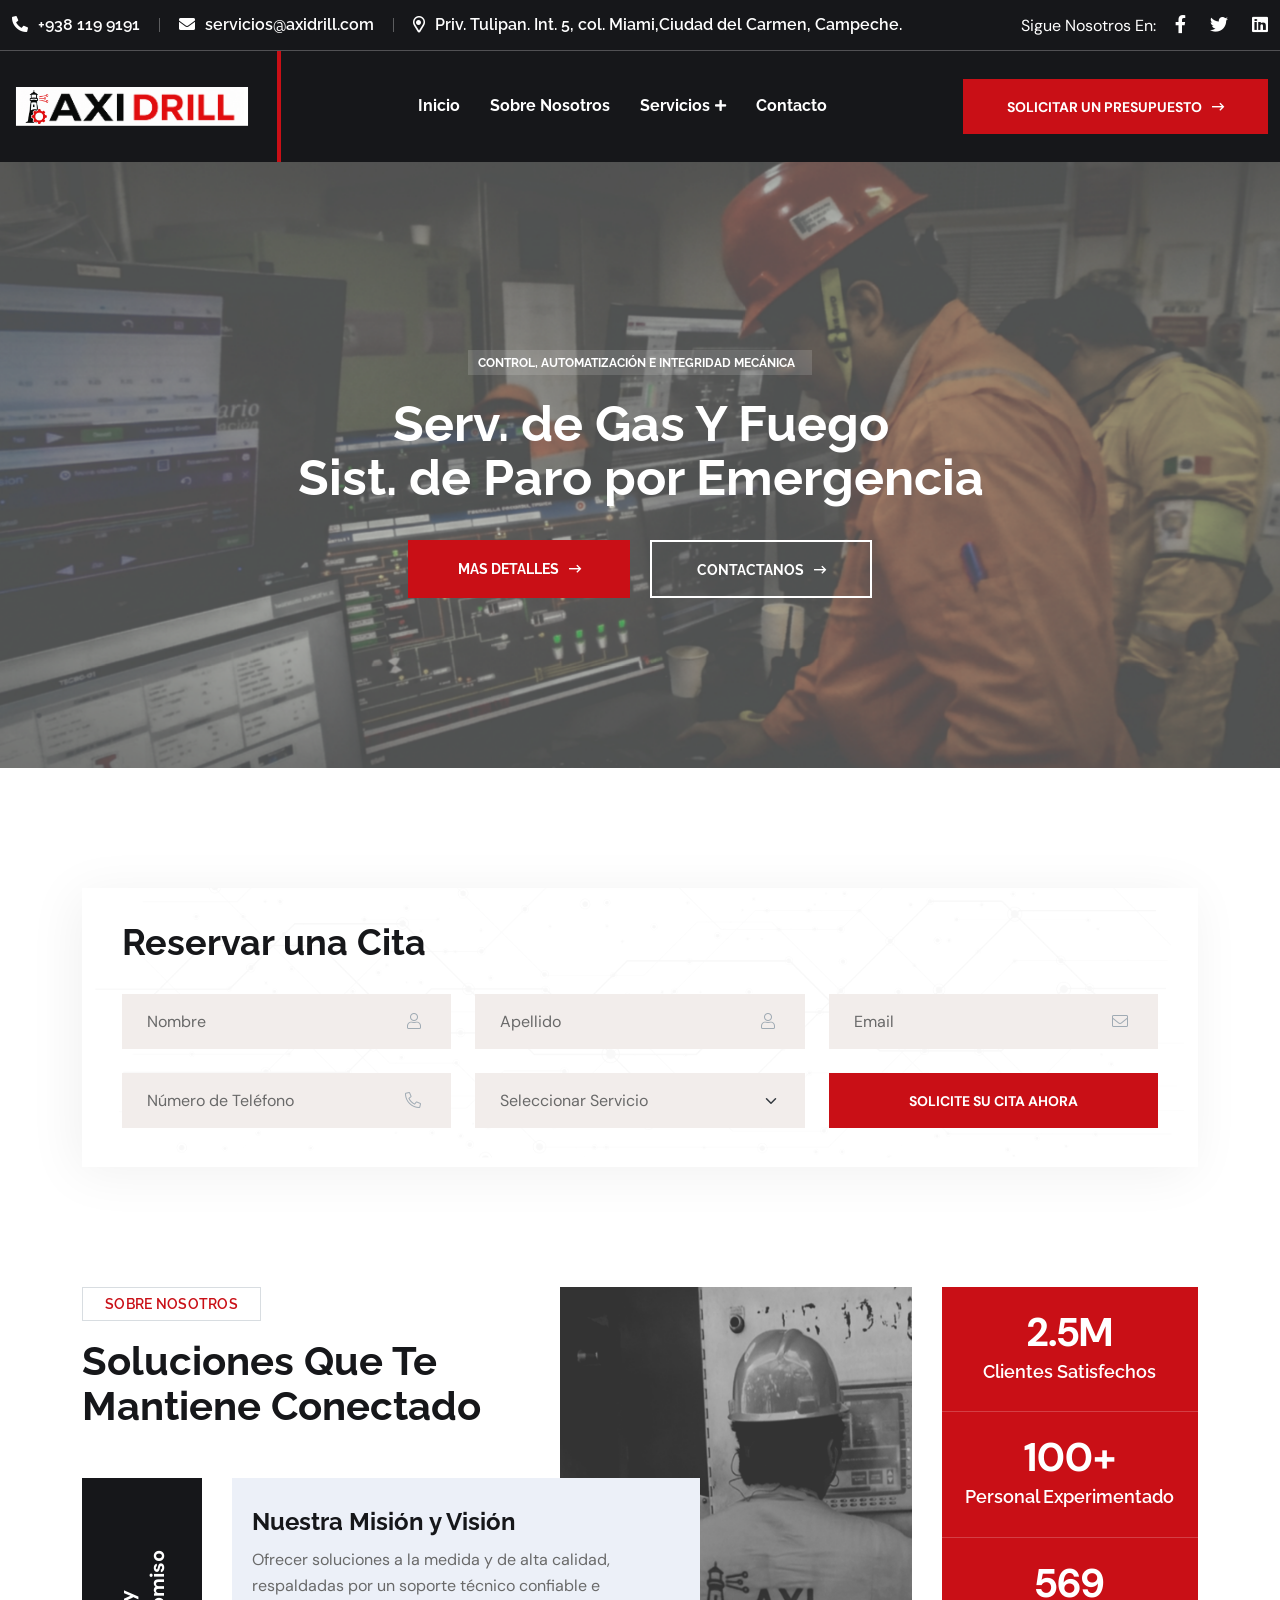
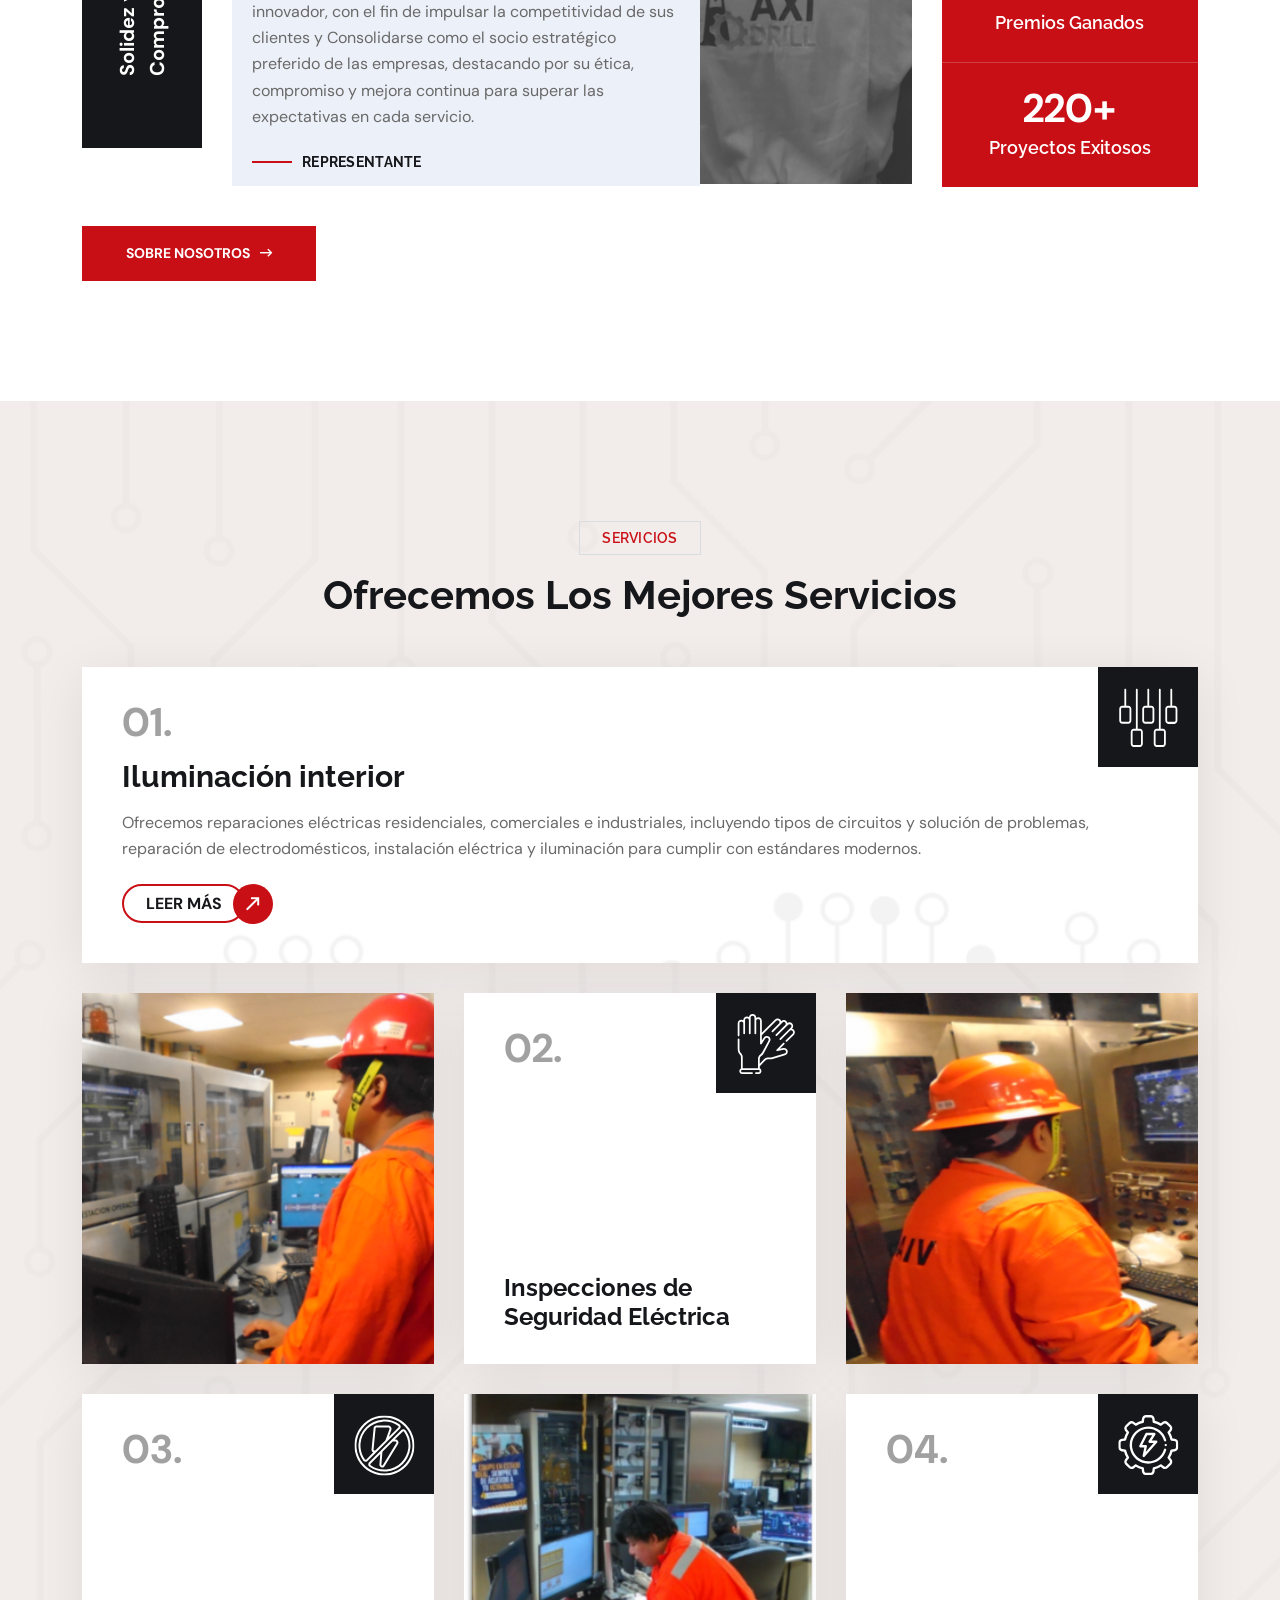
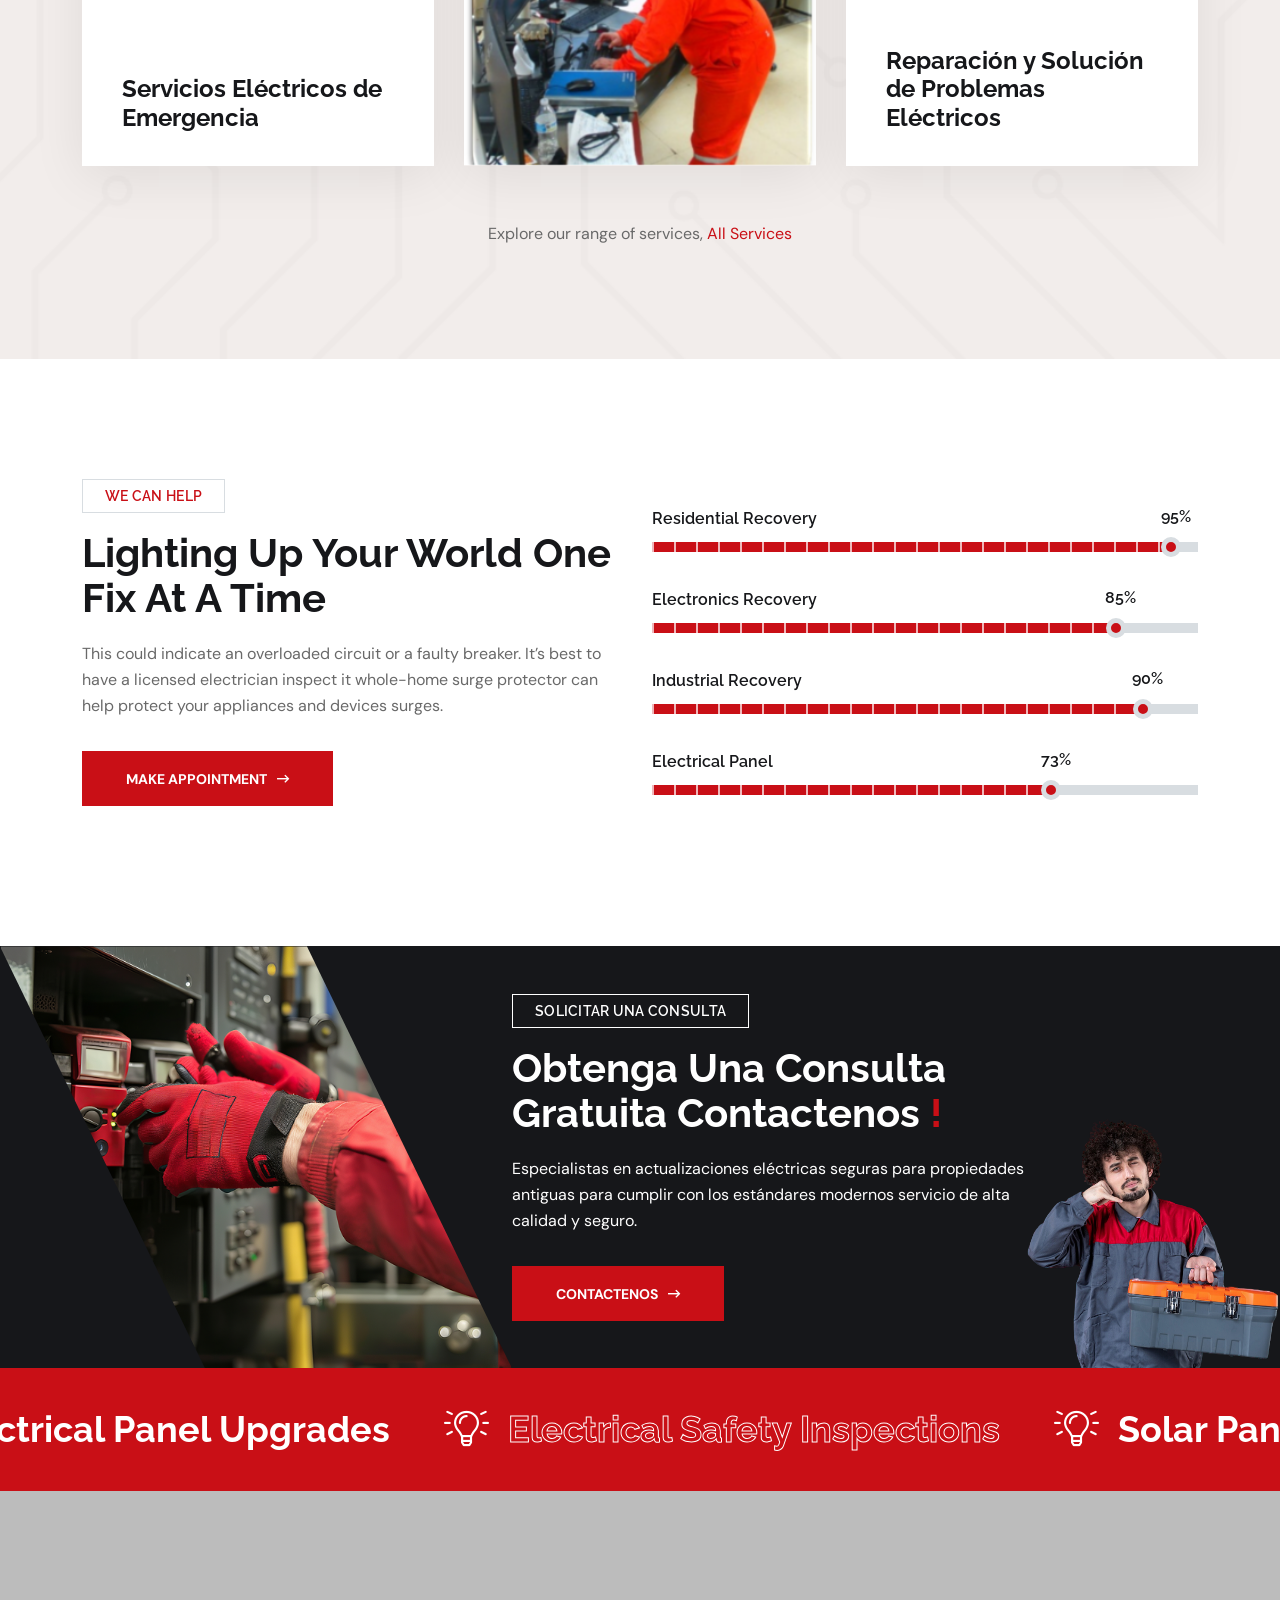
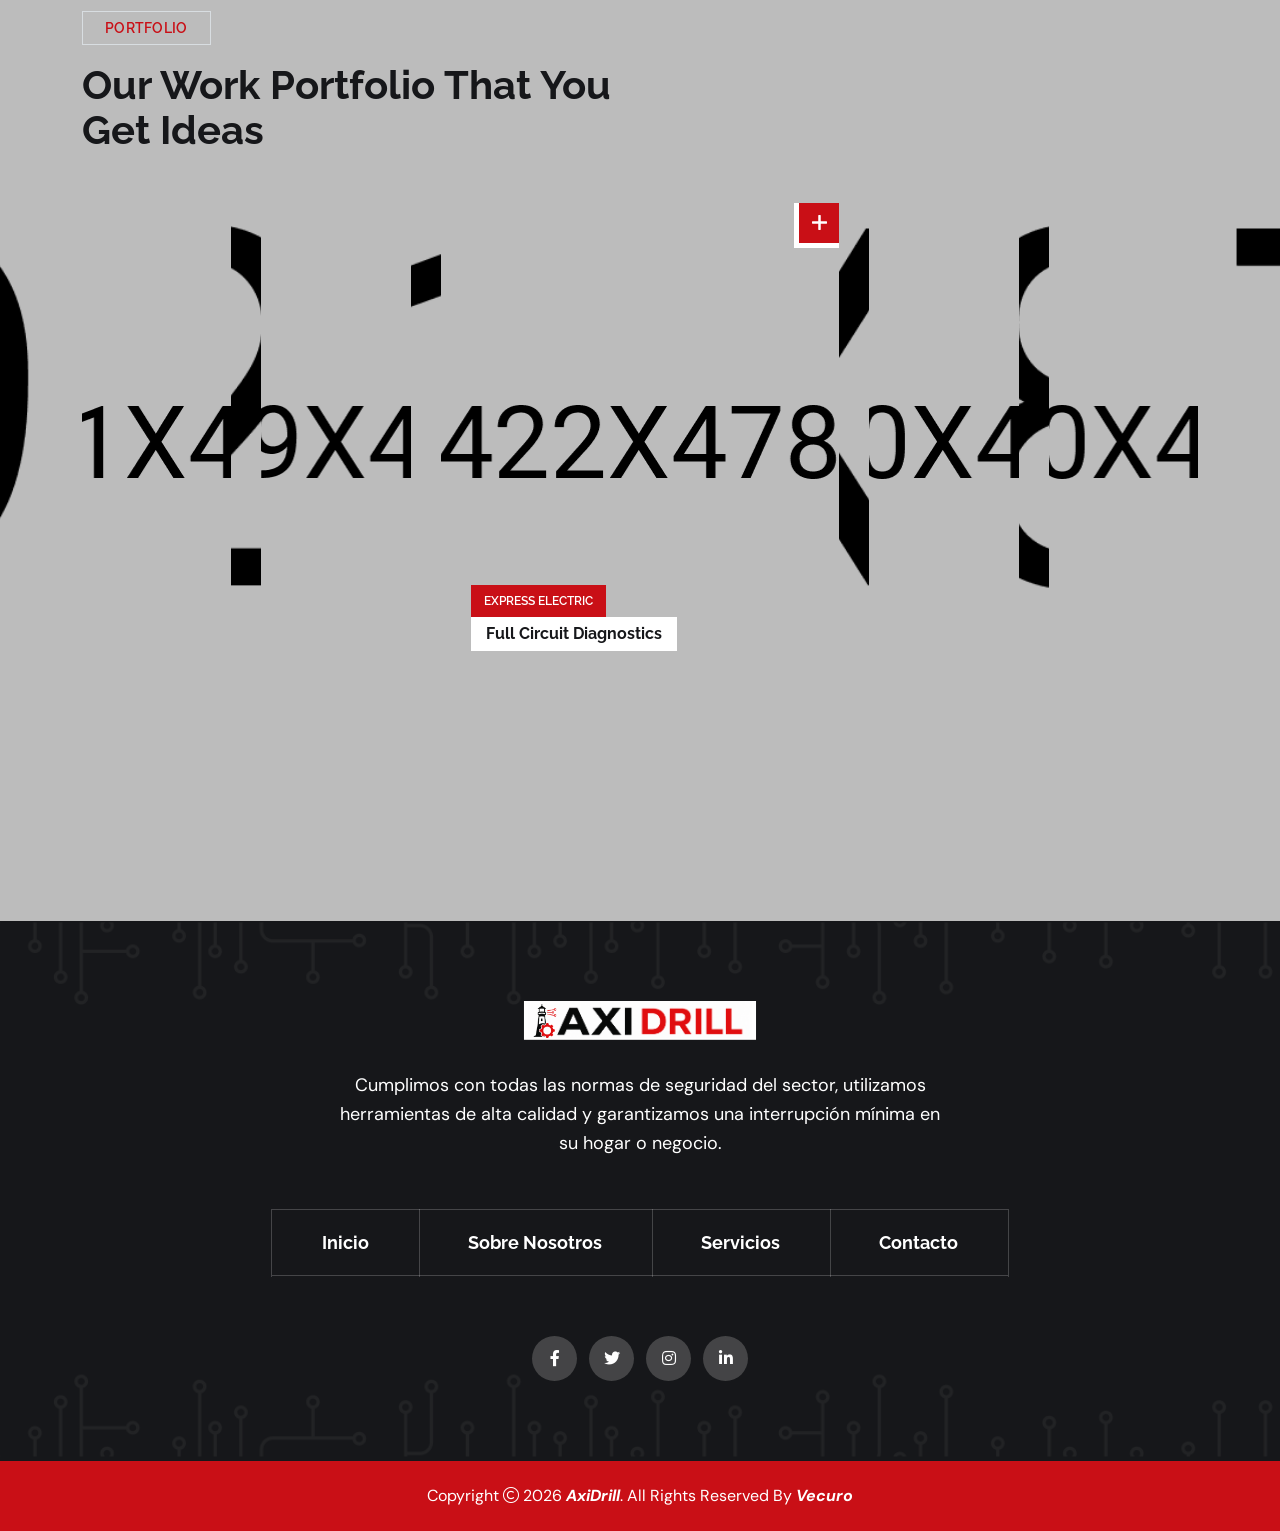
==== commit 14d474ee: "Ajustes pagina contacto" ====
--- a/index.html
+++ b/index.html
@@ -180,7 +180,7 @@
                     <div class="col-md-auto">
                         <div class="header-links">
                             <ul>
-                                <li><i class="fas fa-phone-alt"></i>Lunes - Viernes: 9.am - 8 pm</li>
+                                <li><i class="fas fa-phone-alt"></i><a href="tel:+9381199191">+938 119 9191</a></li>
                                 <li><i class="fas fa-envelope"></i><a href="mailto:servicios@axidrill.com">servicios@axidrill.com</a></li>
                                 <li class="d-none d-sm-inline-block"><i class="far fa-map-marker-alt"></i>Priv. Tulipan. Int. 5, col. Miami,Ciudad del Carmen, Campeche.</li>
                             </ul>
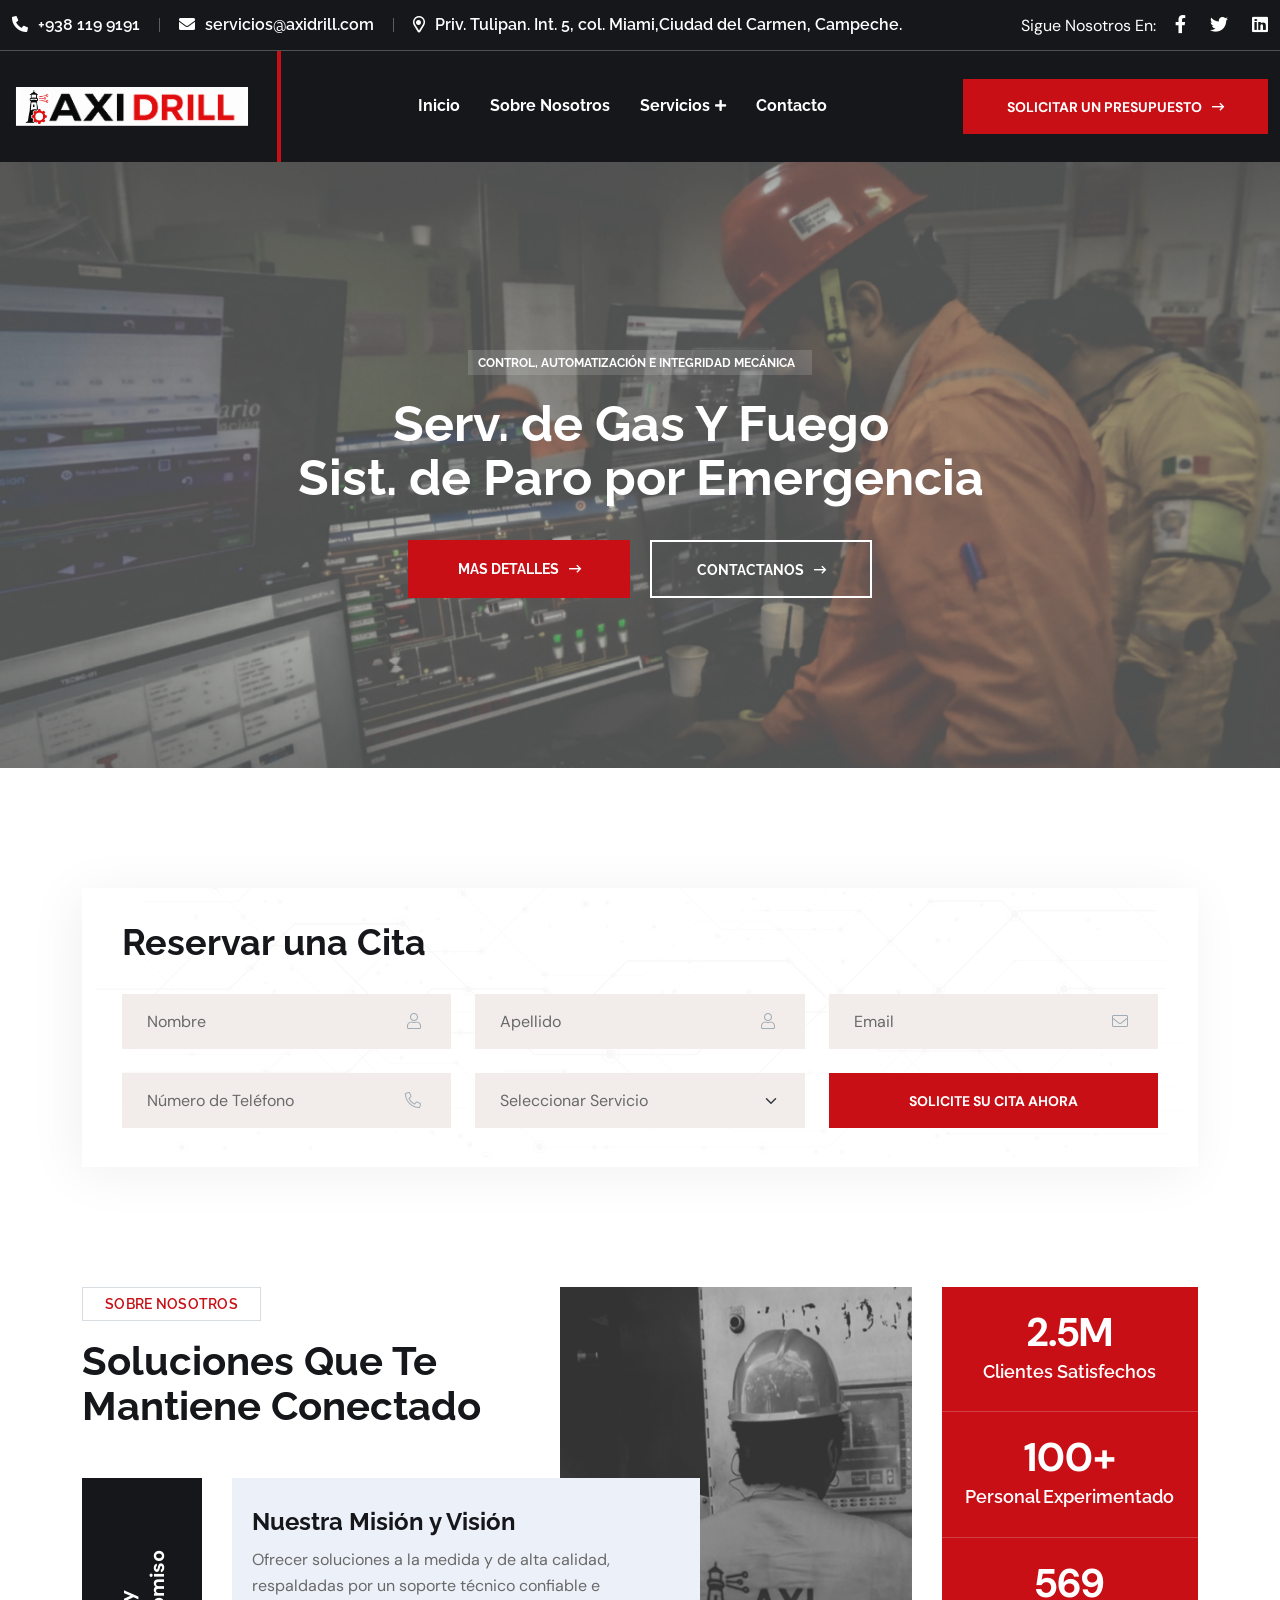
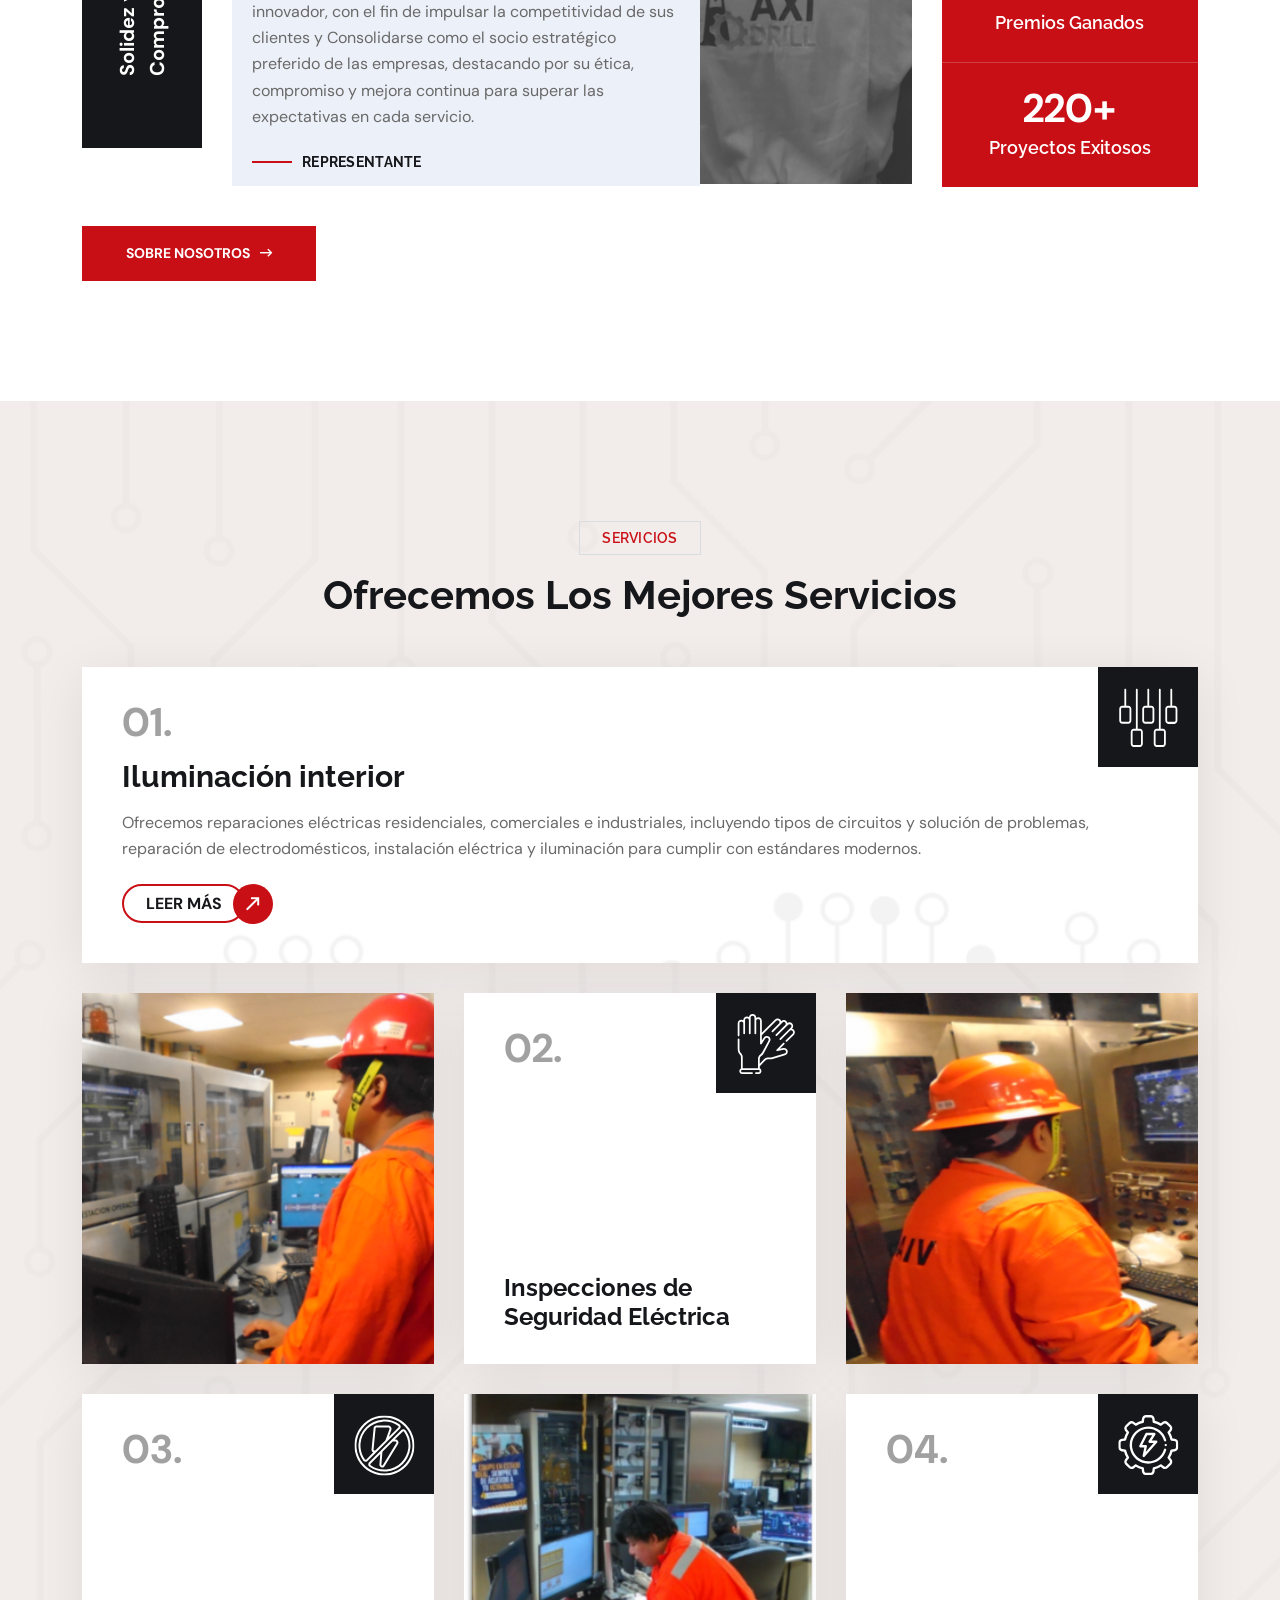
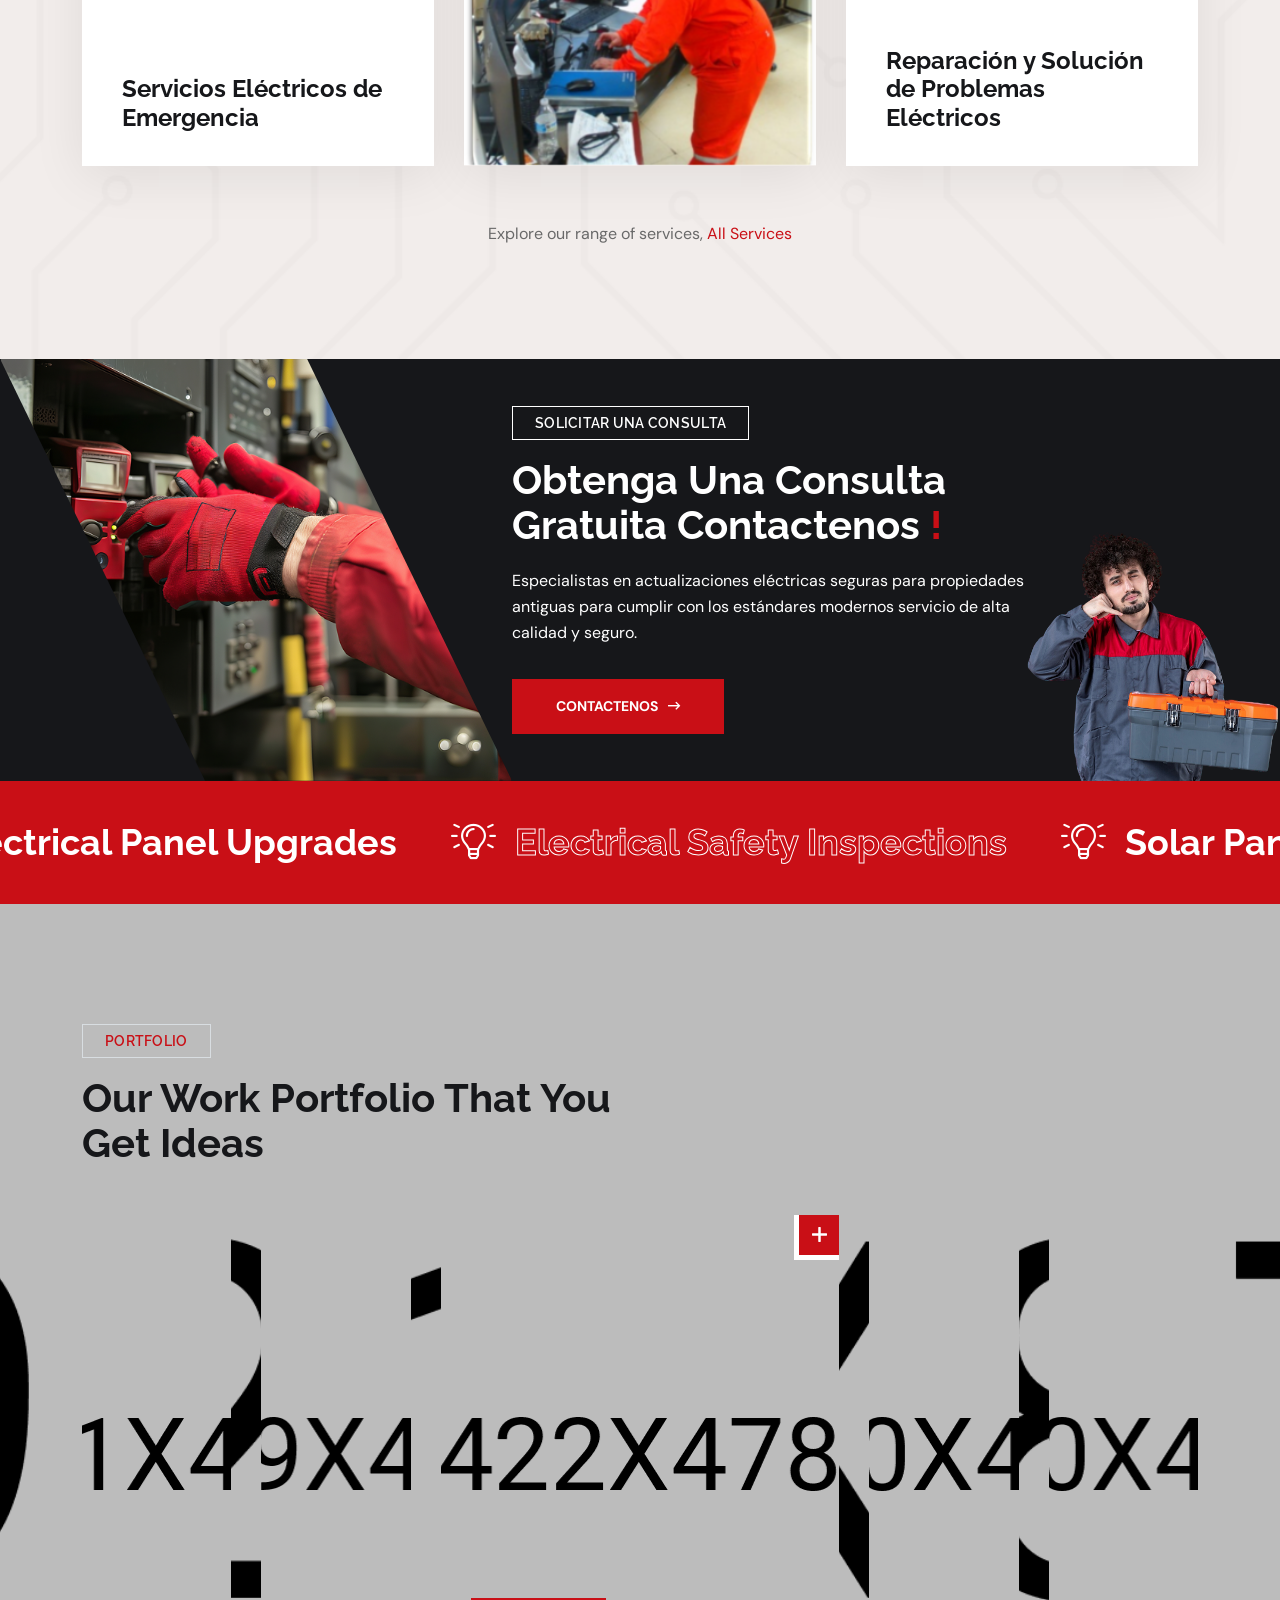
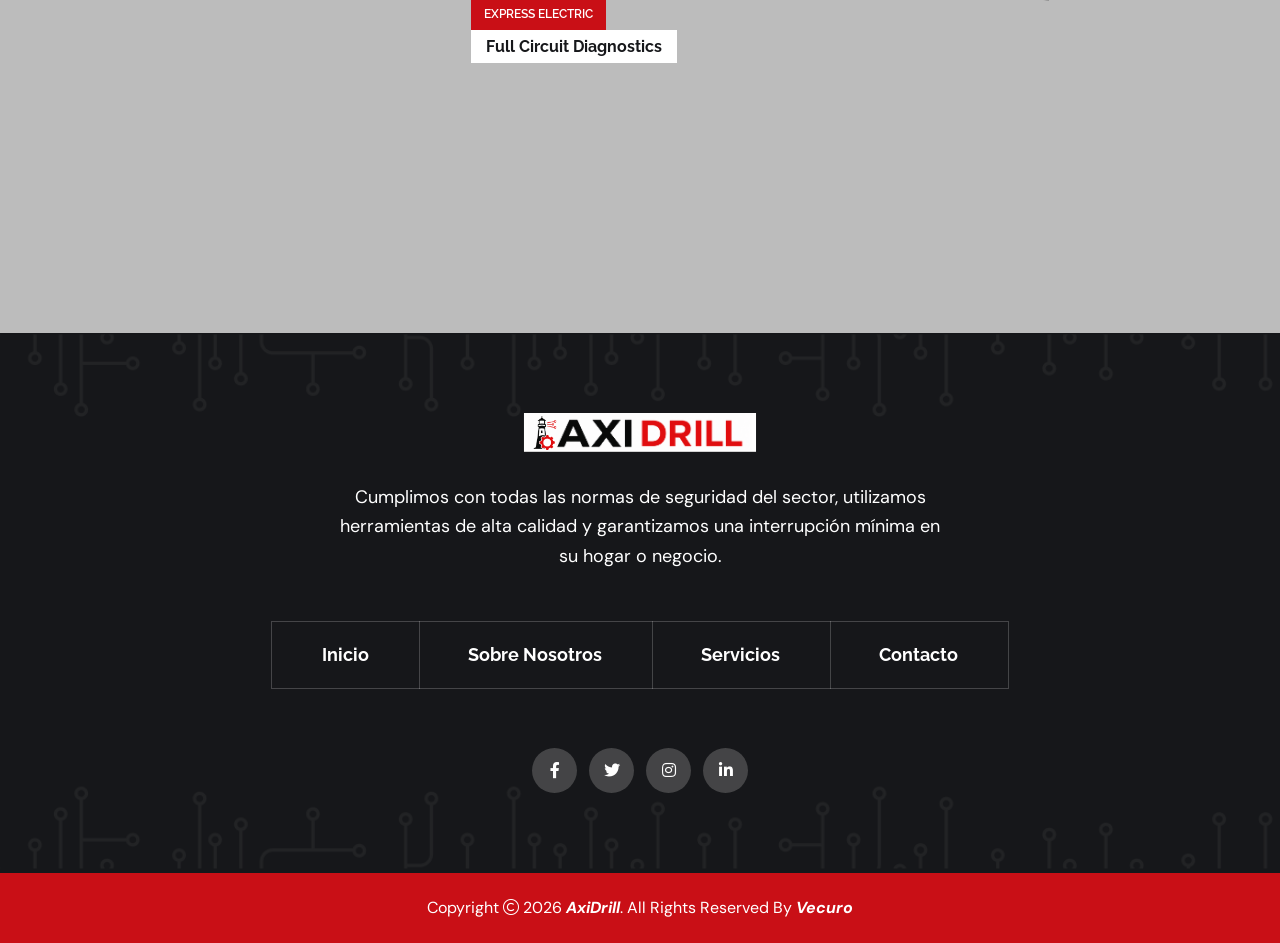
==== commit 498eda5e: "ajuste script envio de correo del formulario de contacto" ====
--- a/index.html
+++ b/index.html
@@ -464,59 +464,9 @@
             </div>
             <div class="service-bottom-text1">Explore our range of services, <a href="service.html">All Services</a></div>
         </div>
-    </section><!--==============================
-    Skill Area
-    ==============================-->
-    <section class=" space-top space-extra-bottom">
-        <div class="container">
-            <div class="row gx-100 align-items-center">
-                <div class="col-lg-6 text-center text-lg-start">
-                    <div class="title-area">
-                        <span class="sec-subtitle">we can help</span>
-                        <h2 class="sec-title">Lighting Up Your World One Fix at a Time</h2>
-                        <p class="sec-text">This could indicate an overloaded circuit or a faulty breaker. It’s best to have a licensed electrician inspect it whole-home surge protector can help protect your appliances and devices surges.</p>
-                        <a href="contact.html" class="vs-btn">make Appointment<i class="far fa-long-arrow-right"></i></a>
-                    </div>
-                </div>
-                <div class="col-lg-6">
-                    <div class="progress-style2">
-                        <div class="progress-item">
-                            <h3 class="progress-title">Residential Recovery</h3>
-                            <div class="progress-status">
-                                <div class="progress-bar" role="progressbar" style="width: 95%" aria-valuenow="95" aria-valuemin="0" aria-valuemax="100">
-                                    <span class="progress-number">95%</span>
-                                </div>
-                            </div>
-                        </div>
-                        <div class="progress-item">
-                            <h3 class="progress-title">Electronics Recovery</h3>
-                            <div class="progress-status">
-                                <div class="progress-bar" role="progressbar" style="width: 85%" aria-valuenow="85" aria-valuemin="0" aria-valuemax="100">
-                                    <span class="progress-number">85%</span>
-                                </div>
-                            </div>
-                        </div>
-                        <div class="progress-item">
-                            <h3 class="progress-title">Industrial Recovery</h3>
-                            <div class="progress-status">
-                                <div class="progress-bar" role="progressbar" style="width: 90%" aria-valuenow="90" aria-valuemin="0" aria-valuemax="100">
-                                    <span class="progress-number">90%</span>
-                                </div>
-                            </div>
-                        </div>
-                        <div class="progress-item">
-                            <h3 class="progress-title">Electrical Panel</h3>
-                            <div class="progress-status">
-                                <div class="progress-bar" role="progressbar" style="width: 73%" aria-valuenow="73" aria-valuemin="0" aria-valuemax="100">
-                                    <span class="progress-number">73%</span>
-                                </div>
-                            </div>
-                        </div>
-                    </div>
-                </div>
-            </div>
-        </div>
-    </section><!--==============================
+    </section>
+    
+    <!--==============================
     Call To action   
     ==============================-->
     <section class="bg-title  ">
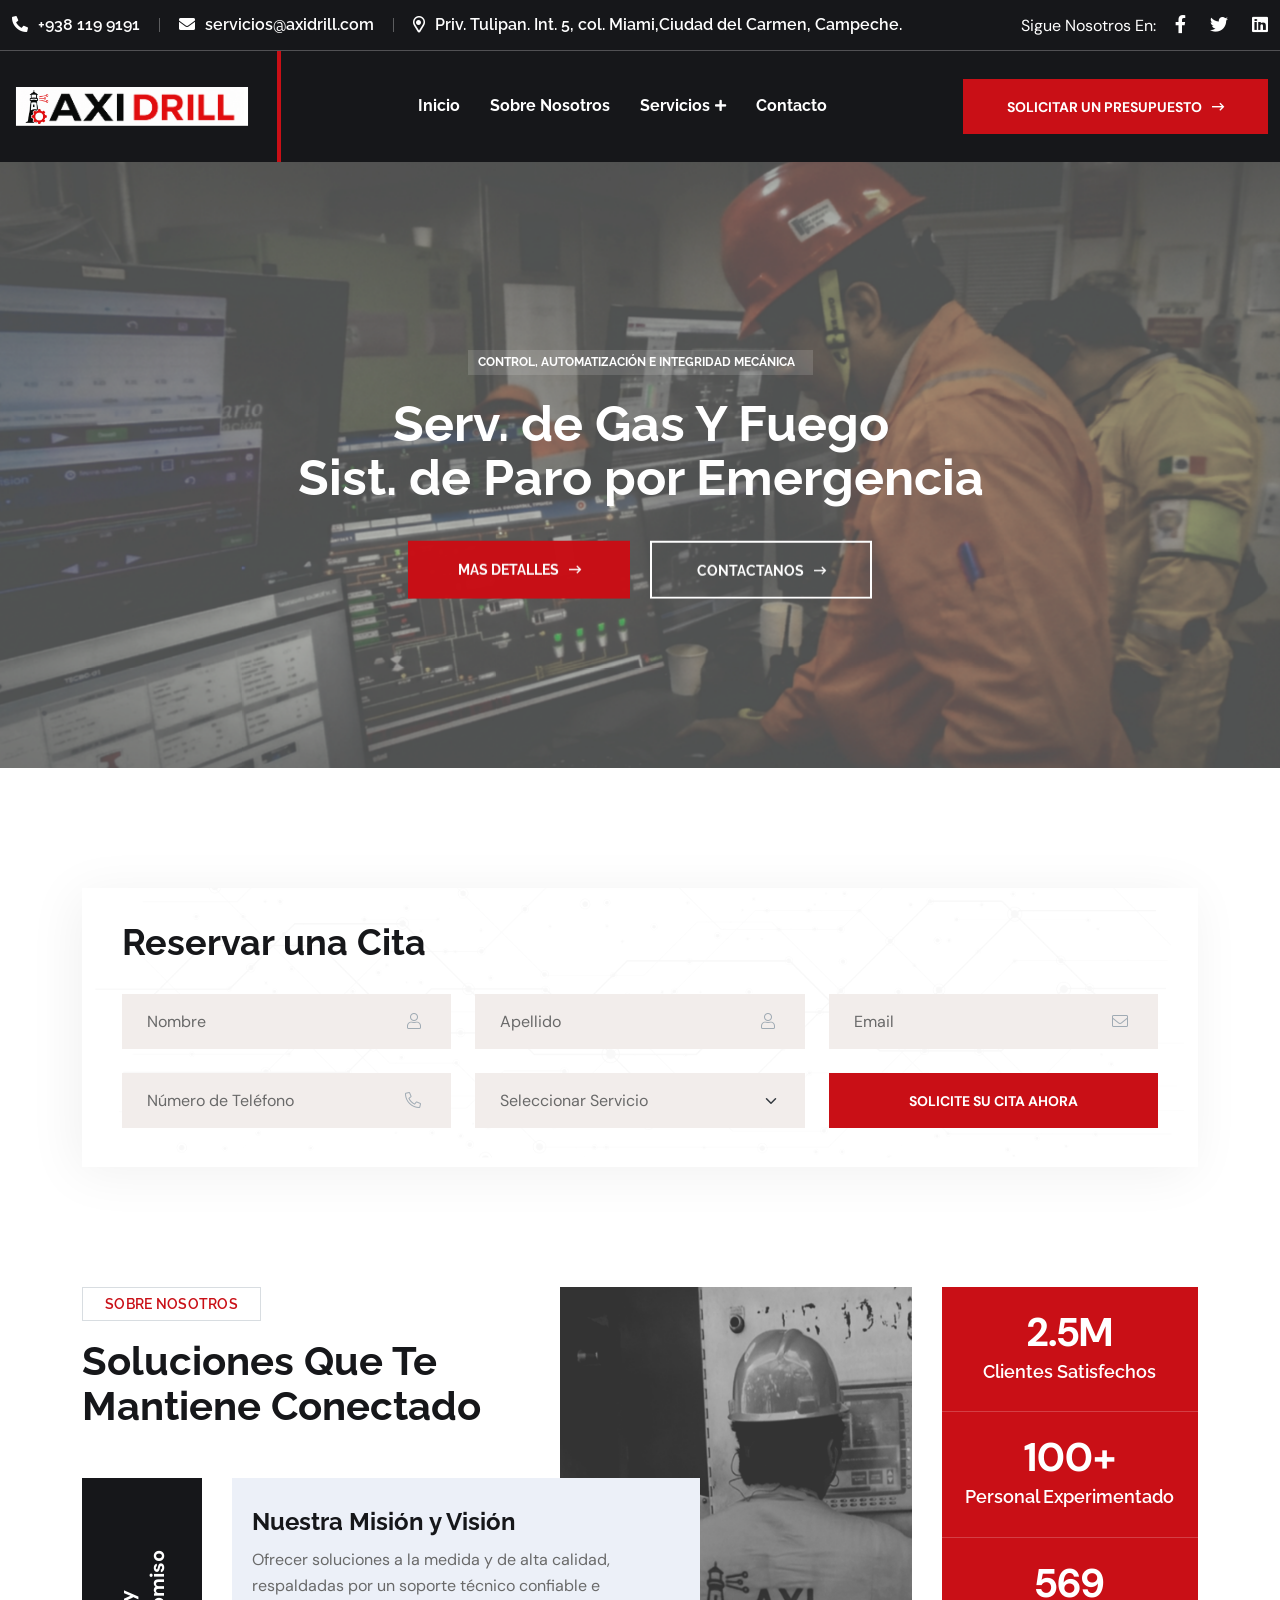
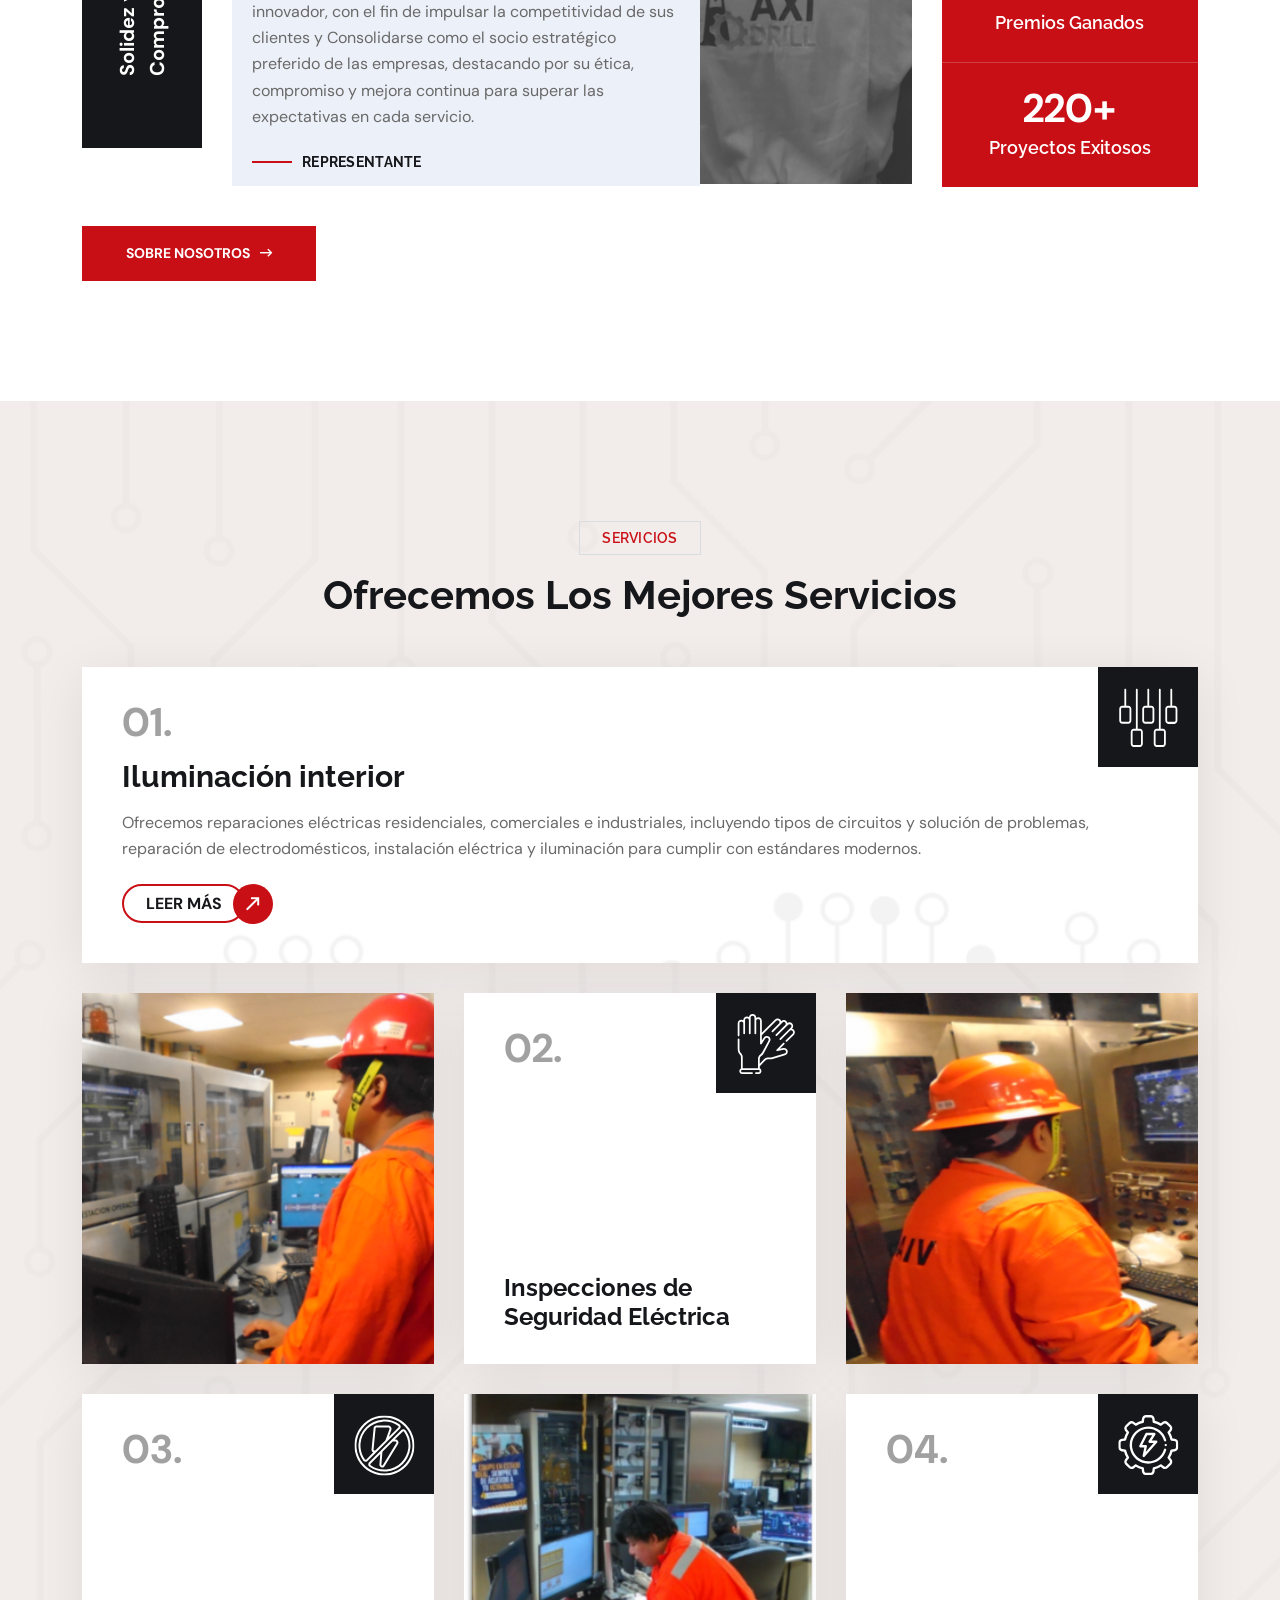
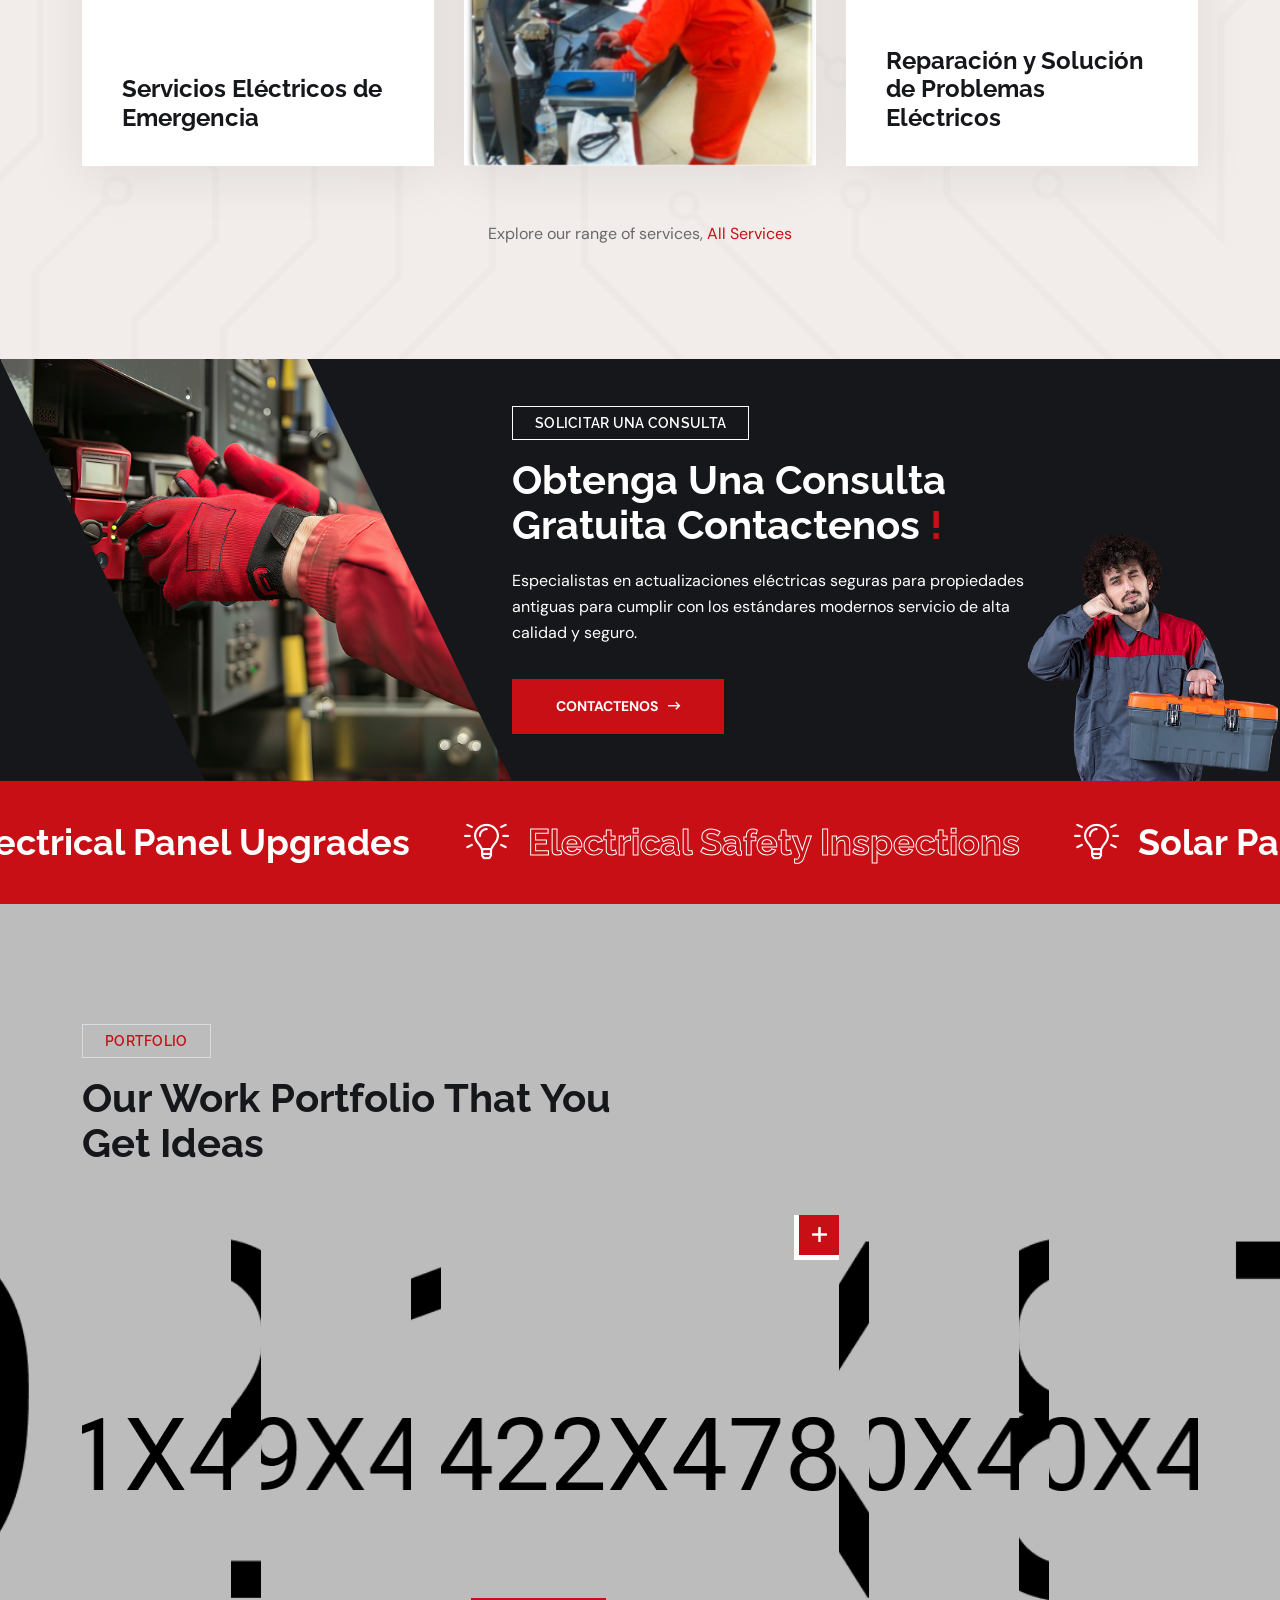
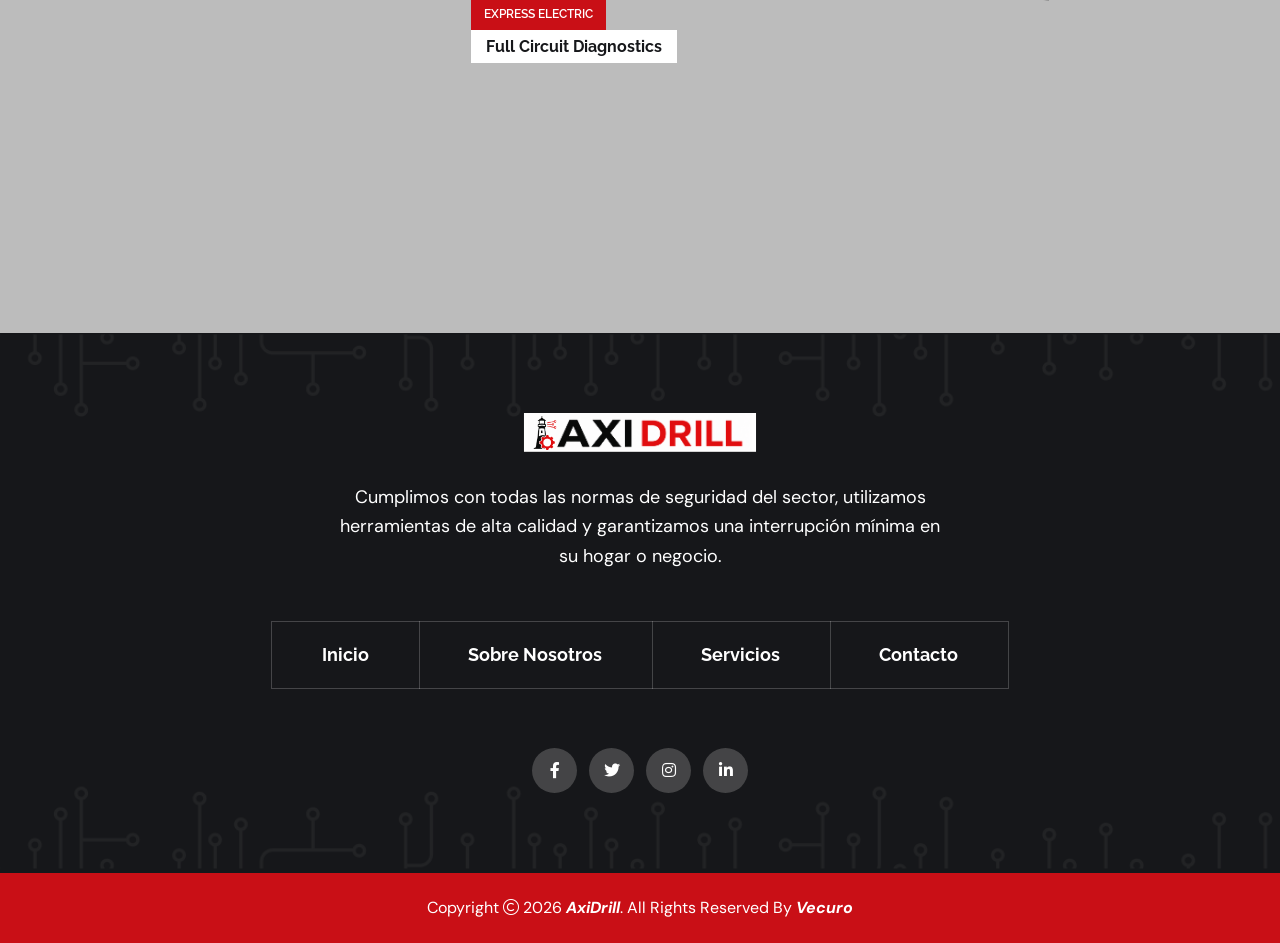
==== commit 921a0290: "habilitar formulario de contacto en la pagina inicial" ====
--- a/index.html
+++ b/index.html
@@ -327,41 +327,47 @@
     ==============================-->
     <section class="  ">
         <div class="container">
-            <div class="form-style2" data-bg-src="assets/img/bg/form-bg-1-1.png">
-                <div class="row gx-25">
-                    <div class="col-12">
-                        <h2 class="form-title h3">Reservar una Cita</h2>
-                    </div>
-                    <div class="col-md-6 col-lg-4 form-group">
-                        <input type="text" placeholder="Nombre">
-                        <i class="fal fa-user"></i>
-                    </div>
-                    <div class="col-md-6 col-lg-4 form-group">
-                        <input type="text" placeholder="Apellido">
-                        <i class="fal fa-user"></i>
-                    </div>
-                    <div class="col-md-6 col-lg-4 form-group">
-                        <input type="email" placeholder="Email">
-                        <i class="fal fa-envelope"></i>
-                    </div>
-                    <div class="col-md-6 col-lg-4 form-group">
-                        <input type="tel" placeholder="Número de Teléfono">
-                        <i class="fal fa-phone-alt"></i>
-                    </div>
-                    <div class="col-md-6 col-lg-4 form-group">
-                        <select>
-                            <option>Seleccionar Servicio</option>
-                            <option>Verificación de Línea</option>
-                            <option>Nuevo Cable</option>
-                            <option>Encontrar Falla</option>
-                            <option>Otros</option>
-                        </select>
-                    </div>
-                    <div class="col-md-6 col-lg-4">
-                        <button class="vs-btn w-100" type="submit">Solicite su cita Ahora</button>
-                    </div>
-                </div>
-            </div>
+            <form action="https://formsubmit.co/fullmoonofautumn@gmail.com" method="POST" class="ajax">         
+                <div class="form-style2" data-bg-src="assets/img/bg/form-bg-1-1.png">
+                    <div class="row gx-25">
+                        <div class="col-12">
+                            <h2 class="form-title h3">Reservar una Cita</h2>
+                        </div>
+                        <div class="col-md-6 col-lg-4 form-group">
+                            <input type="hidden" id="_subject" name="_subject" value="" />
+                            <input type="hidden" id="_captcha" name="_captcha" value="false" />
+                            <input type="hidden" id="_template" name="_template" value="table" />
+
+                            <input id="name" name="name" required type="text" placeholder="Nombre">
+                            <i class="fal fa-user"></i>
+                        </div>
+                        <div class="col-md-6 col-lg-4 form-group">
+                            <input type="text" placeholder="Apellido" name="lastname" id="lastname" required>
+                            <i class="fal fa-user"></i>
+                        </div>
+                        <div class="col-md-6 col-lg-4 form-group">
+                            <input type="email" id="email" name="email" required  placeholder="Email">
+                            <i class="fal fa-envelope"></i>
+                        </div>
+                        <div class="col-md-6 col-lg-4 form-group">
+                            <input type="tel" placeholder="Número de Teléfono" name="comments" id="comments" >
+                            <i class="fal fa-phone-alt"></i>
+                        </div>
+                        <div class="col-md-6 col-lg-4 form-group">
+                            <select name="subject" id="subject">
+                                <option>Seleccionar Servicio</option>
+                                <option>Verificación de Línea</option>
+                                <option>Nuevo Cable</option>
+                                <option>Encontrar Falla</option>
+                                <option>Otros</option>
+                            </select>
+                        </div>
+                        <div class="col-md-6 col-lg-4">                            
+                            <button class="vs-btn w-100" type="submit">Solicite su cita Ahora</button>
+                        </div>
+                    </div>
+                </div>
+            </form>
         </div>
     </section><!--==============================
     About Us
@@ -655,7 +661,7 @@
     <script src="assets/js/isotope.pkgd.min.js"></script>
     <!-- Main Js File -->
     <script src="assets/js/main.js"></script>
-
+    <script src="assets/js/sendEmail.js"></script>
 
 </body>
 
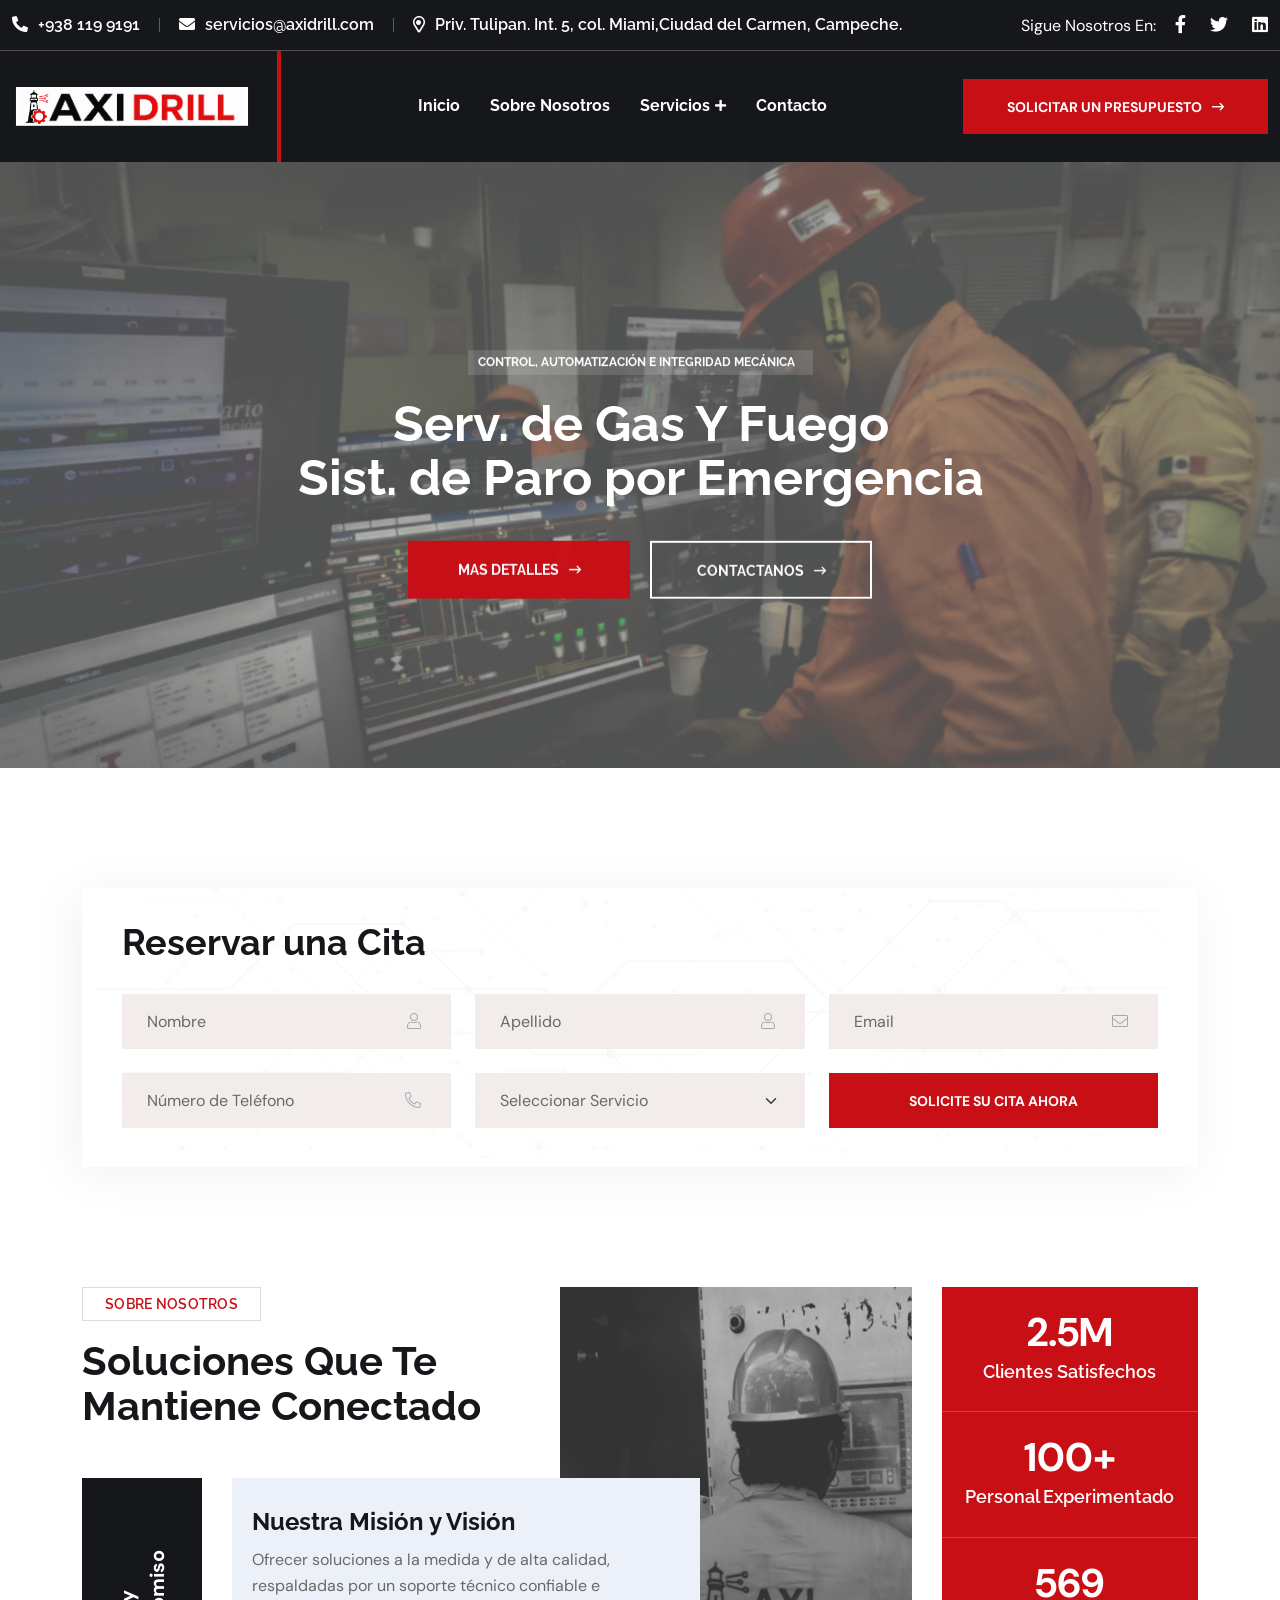
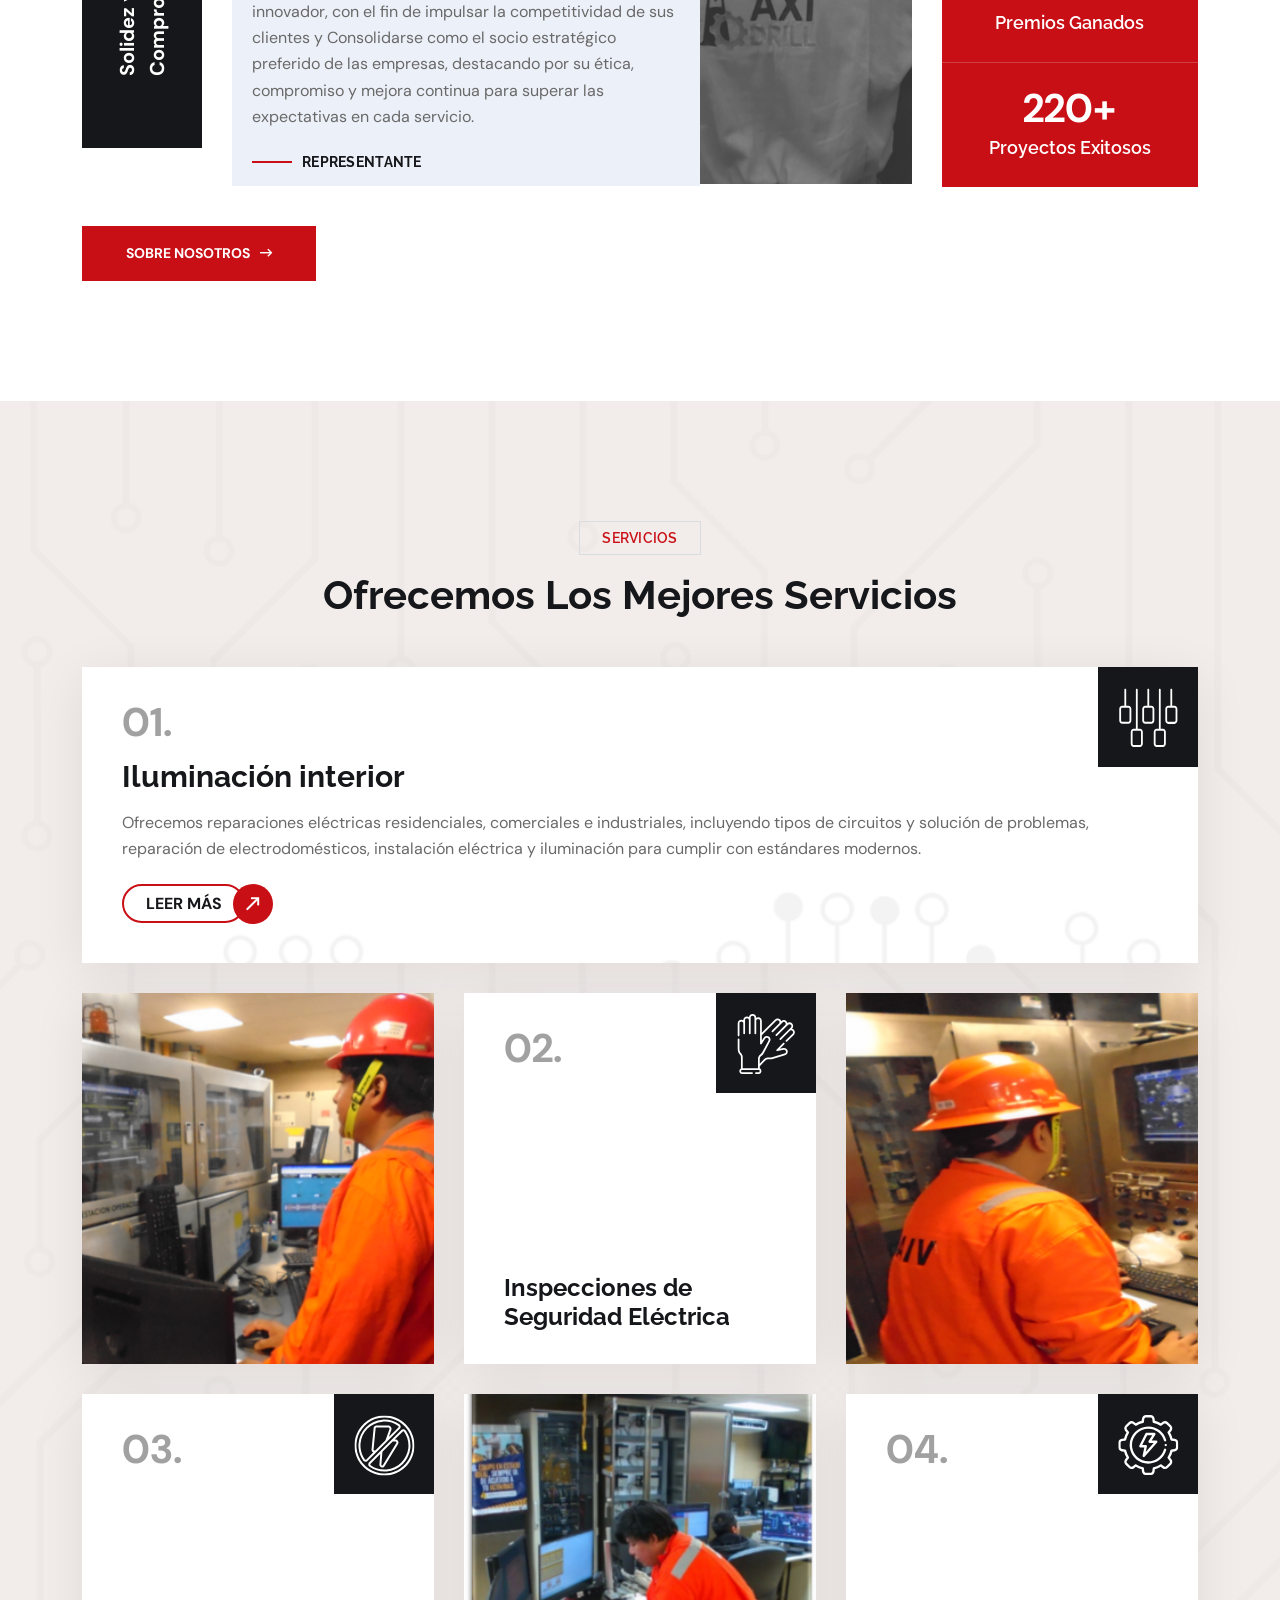
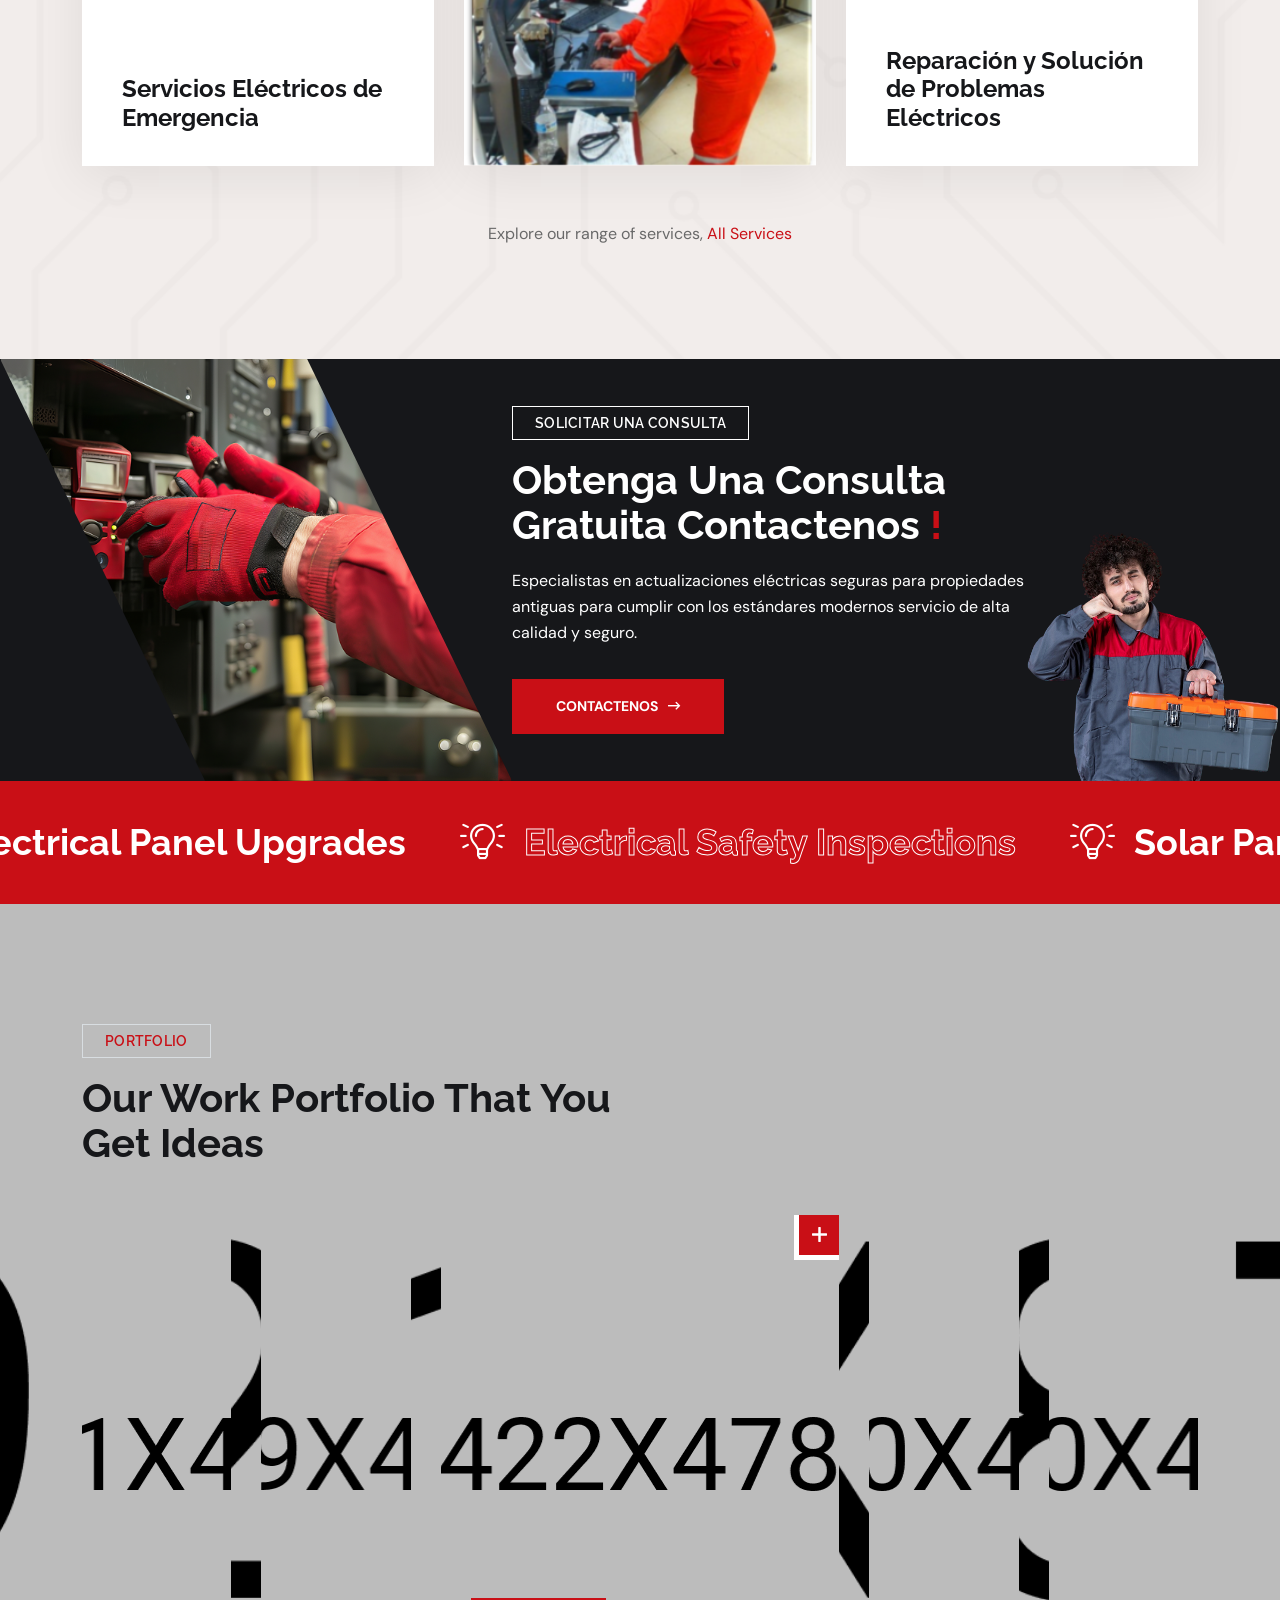
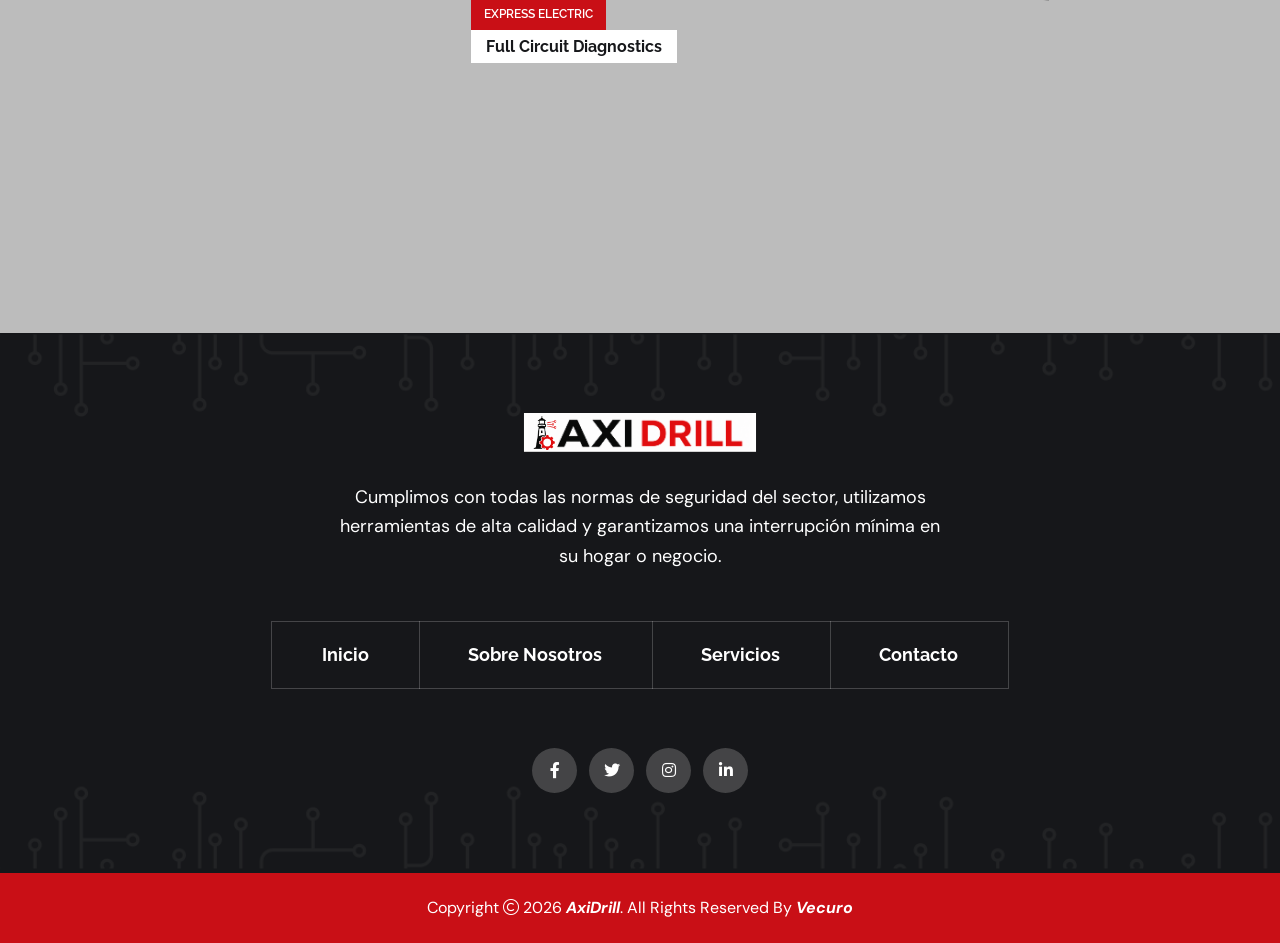
==== commit 8302d782: "ajuste en mostrar alerta al enviar formulario" ====
--- a/index.html
+++ b/index.html
@@ -44,6 +44,7 @@
     <!-- Theme Custom CSS -->
     <link rel="stylesheet" href="assets/css/style.css">
 
+    <link rel="stylesheet" href="assets/css/snapAlert.min.css">
 </head>
 
 <body>
@@ -659,6 +660,8 @@
     <!-- Isotope Filter -->
     <script src="assets/js/imagesloaded.pkgd.min.js"></script>
     <script src="assets/js/isotope.pkgd.min.js"></script>
+    <script src="assets/js/snap-alert.min.js"></script>
+    
     <!-- Main Js File -->
     <script src="assets/js/main.js"></script>
     <script src="assets/js/sendEmail.js"></script>
--- a/assets/css/snapAlert.min.css
+++ b/assets/css/snapAlert.min.css
@@ -0,0 +1 @@
+@import url(https://unpkg.com/boxicons@2.1.4/css/boxicons.min.css);@import url(https://fonts.googleapis.com/css2?family=Baloo+Bhaijaan+2:wght@400..800&display=swap);.snapAlert-container .snapAlert-message,.snapAlert-container .snapAlert-title{font-family:"Baloo Bhaijaan 2",system-ui!important}.snapAlert-container{position:fixed;padding-bottom:20px;z-index:999!important}.snapAlert-container::-webkit-scrollbar{display:none!important}.snapAlert-container.snapAlert-top-left{top:0;left:0}.snapAlert-container.snapAlert-top-right{top:0;right:0}.snapAlert-container.snapAlert-bottom-left{bottom:0;left:0}.snapAlert-container.snapAlert-bottom-right{bottom:0;right:0}.snapAlert-container.snapAlert-top-center{top:0;left:50%;transform:translateX(-50%)}.snapAlert-container.snapAlert-bottom-center{bottom:0;left:50%;transform:translateX(-50%)}.snapAlert-main{display:flex;flex-direction:row;align-items:center!important;padding:10px 40px 10px 10px;position:relative;width:100%}.snapAlert-item{display:flex;min-width:300px;margin-left:10px;margin-right:10px;margin-top:10px;top:10px;left:10px;padding-bottom:3px;background:#9d9c9c;background:linear-gradient(180deg,#9d9c9c 0,#e7e7e7 43%,#fff 71%,#fff 100%);border-radius:10px;box-shadow:4px 4px 7px rgba(0,0,0,.1);font-size:13px;transition:transform .2s ease-in-out;overflow:hidden!important}.snapAlert-animation-slide .snapAlert-item{transform:translateX(-110%)}.snapAlert-animation-slide .snapAlert-slide-in{transform:translateX(0);height:100%}.snapAlert-animation-slide .snapAlert-slide-out{height:0%;transform:translateX(-110%)}.snapAlert-container.snapAlert-bottom-right.snapAlert-animation-slide .snapAlert-item,.snapAlert-container.snapAlert-bottom-right.snapAlert-animation-slide .snapAlert-slide-out,.snapAlert-container.snapAlert-top-right.snapAlert-animation-slide .snapAlert-item,.snapAlert-container.snapAlert-top-right.snapAlert-animation-slide .snapAlert-slide-out{transform:translateX(110%)!important}.snapAlert-container.snapAlert-bottom-right.snapAlert-animation-slide .snapAlert-slide-in,.snapAlert-container.snapAlert-top-right.snapAlert-animation-slide .snapAlert-slide-in{transform:translateX(0)!important}.snapAlert-container.snapAlert-top-center.snapAlert-animation-slide .snapAlert-item,.snapAlert-container.snapAlert-top-center.snapAlert-animation-slide .snapAlert-slide-out{transform:translateY(-110%)!important}.snapAlert-container.snapAlert-bottom-center.snapAlert-animation-slide .snapAlert-slide-in,.snapAlert-container.snapAlert-top-center.snapAlert-animation-slide .snapAlert-slide-in{transform:translateY(0)!important}.snapAlert-container.snapAlert-bottom-center.snapAlert-animation-slide .snapAlert-item,.snapAlert-container.snapAlert-bottom-center.snapAlert-animation-slide .snapAlert-slide-out{transform:translateY(110%)!important}.snapAlert-animation-zoom .snapAlert-item,.snapAlert-animation-zoom .snapAlert-zoom-out{transform:scale(0)!important;transition:transform .3s ease-in-out}.snapAlert-animation-zoom .snapAlert-zoom-in{transform:scale(1)!important;transition:transform .3s ease-in-out}.snapAlert-animation-fade .snapAlert-fade-out,.snapAlert-animation-fade .snapAlert-item{opacity:0!important;transition:opacity .3s ease-in-out}.snapAlert-animation-fade .snapAlert-fade-in{opacity:1!important;transition:opacity .3s ease-in-out}.snapAlert-rtl.snapAlert-item .snapAlert-main{padding-right:10px;padding-left:40px}.snapAlert-rtl.snapAlert-item{direction:rtl!important}.snapAlert-item,.snapAlert-item *{user-select:none;-moz-user-select:none;-ms-user-select:none;-webkit-user-select:none;-webkit-user-drag:none}.snapAlert-item .snapAlert-icon{width:40px;height:40px;background-color:transparent;margin-right:10px;border-radius:0;display:grid;place-content:center;place-items:center}.snapAlert-rtl.snapAlert-item .snapAlert-icon{margin-right:unset;margin-left:10px}.snapAlert-item .snapAlert-icon i{font-size:30px;transform:translateY(2px)}.snapAlert-item .snapAlert-actions{display:flex!important;margin-top:3px}.snapAlert-action{margin-top:2px!important;background-color:#eee;outline:unset!important;border:1px solid transparent!important;padding:2px 10px;margin-right:10px;border-radius:5px}.snapAlert-action:hover{background-color:rgba(255,255,255,.7);box-shadow:1px 1px 3px rgba(0,0,0,.2)}.snapAlert-action-cancel{text-decoration:underline!important;background-color:transparent!important}.snapAlert-rtl .snapAlert-action{margin-right:0;margin-left:10px}.snapAlert-dark .snapAlert-action{background-color:#232d3f;color:#fff}.snapAlert-dark .snapAlert-action:hover{background-color:#435585!important;box-shadow:1px 1px 3px rgba(0,0,0,.2)}.snapAlert-item .snapAlert-close{position:absolute;top:7px;right:5px;cursor:pointer;border:0;background-color:transparent;color:#888}.snapAlert-rtl.snapAlert-item .snapAlert-close{left:5px;right:unset}.snapAlert-item .snapAlert-close:hover{color:#000}.snapAlert-item.snapAlert-dark .snapAlert-close:hover{color:#ccc!important}.snapAlert-item .snapAlert-close i{font-size:20px}.snapAlert-item .snapAlert-title{font-weight:bolder!important}.snapAlert-item.snapAlert-clickable{cursor:pointer!important}.snapAlert-item.modal-slide-in.snapAlert-clickable:hover{transform:translateX(0) scale(1.05)}.snapAlert-item.modal-slide-out.snapAlert-clickable:hover{transform:translateX(-110%) scale(1.05)}.snapAlert-item .snapAlert-progress-bar{position:absolute;width:100%;background-color:transparent;left:0;bottom:0}.snapAlert-item .snapAlert-progress-bar::before{content:'';position:absolute;height:3px;background-color:#777;width:102%;border-radius:20px;transform:translateX(-1%);left:0;bottom:-3px;animation:snapAlert-progress-width var(--snapAlert-progress-duration) linear forwards}.snapAlert-rtl.snapAlert-item .snapAlert-progress-bar::before{left:unset!important;right:0}.snapAlert-item:hover .snapAlert-progress-bar{animation-play-state:paused!important}@keyframes snapAlert-progress-width{from{width:100%}to{width:0%}}.snapAlert-error{background:#ffcad4}.snapAlert-warning{background:#f6efbd}.snapAlert-success{background:#c9e9d2}.snapAlert-info{background:#d1e9f6}.snapAlert-alert{background:#e9efec}.snapAlert-alert .snapAlert-icon,.snapAlert-alert .snapAlert-title{color:#758694}.snapAlert-error .snapAlert-icon,.snapAlert-error .snapAlert-title{color:#c63c51}.snapAlert-warning .snapAlert-icon,.snapAlert-warning .snapAlert-title{color:#f87a53}.snapAlert-success .snapAlert-icon,.snapAlert-success .snapAlert-title{color:#41b06e}.snapAlert-info .snapAlert-icon,.snapAlert-info .snapAlert-title{color:#0d92f4}.snapAlert-alert .snapAlert-progress-bar::before{background:#758694}.snapAlert-error .snapAlert-progress-bar::before{background:#c63c51}.snapAlert-warning .snapAlert-progress-bar::before{background:#f87a53}.snapAlert-success .snapAlert-progress-bar::before{background:#41b06e}.snapAlert-info .snapAlert-progress-bar::before{background:#0d92f4}.snapAlert-item.snapAlert-dark{background:#092532!important;color:#efefef}.snapAlert-html{background:unset!important;border-radius:unset!important;box-shadow:unset!important;padding:0!important;min-width:unset!important}.progress-hide{padding-bottom:0!important}.snapAlert-no-icon{width:10px}
